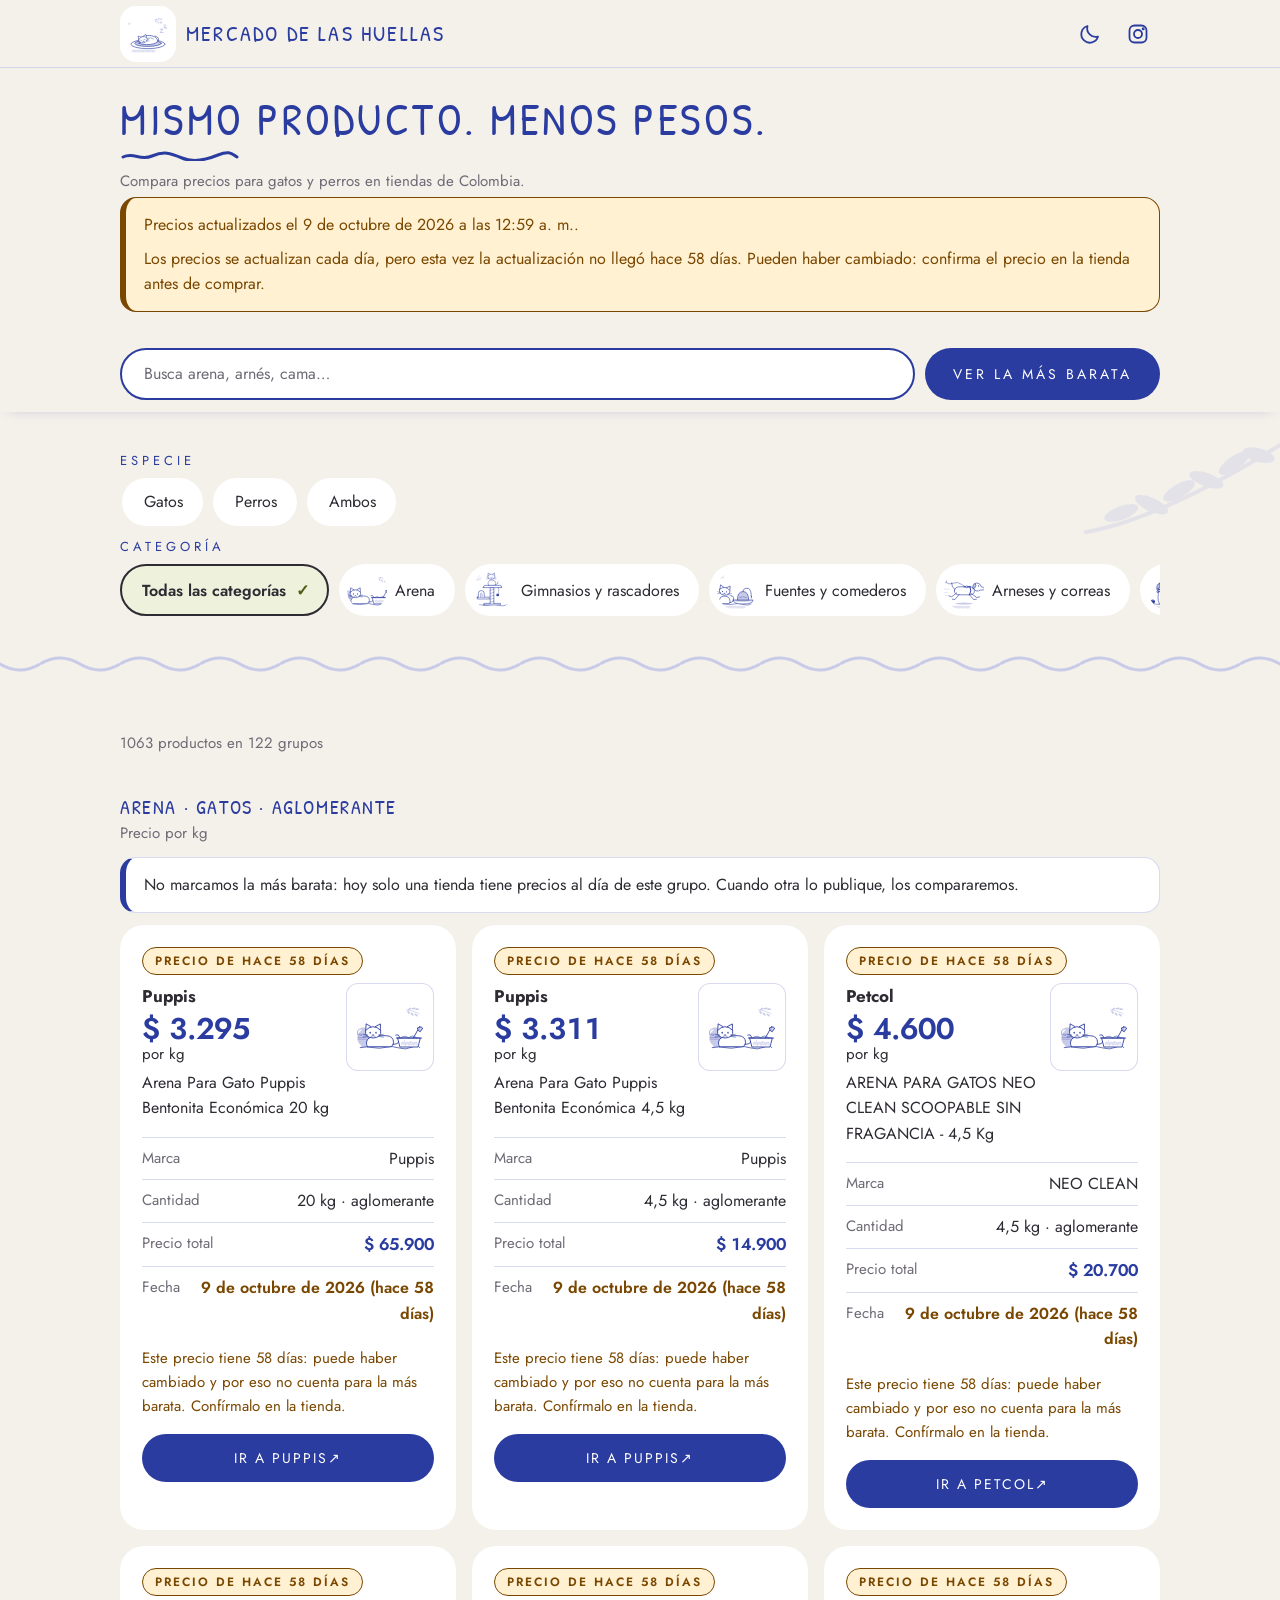
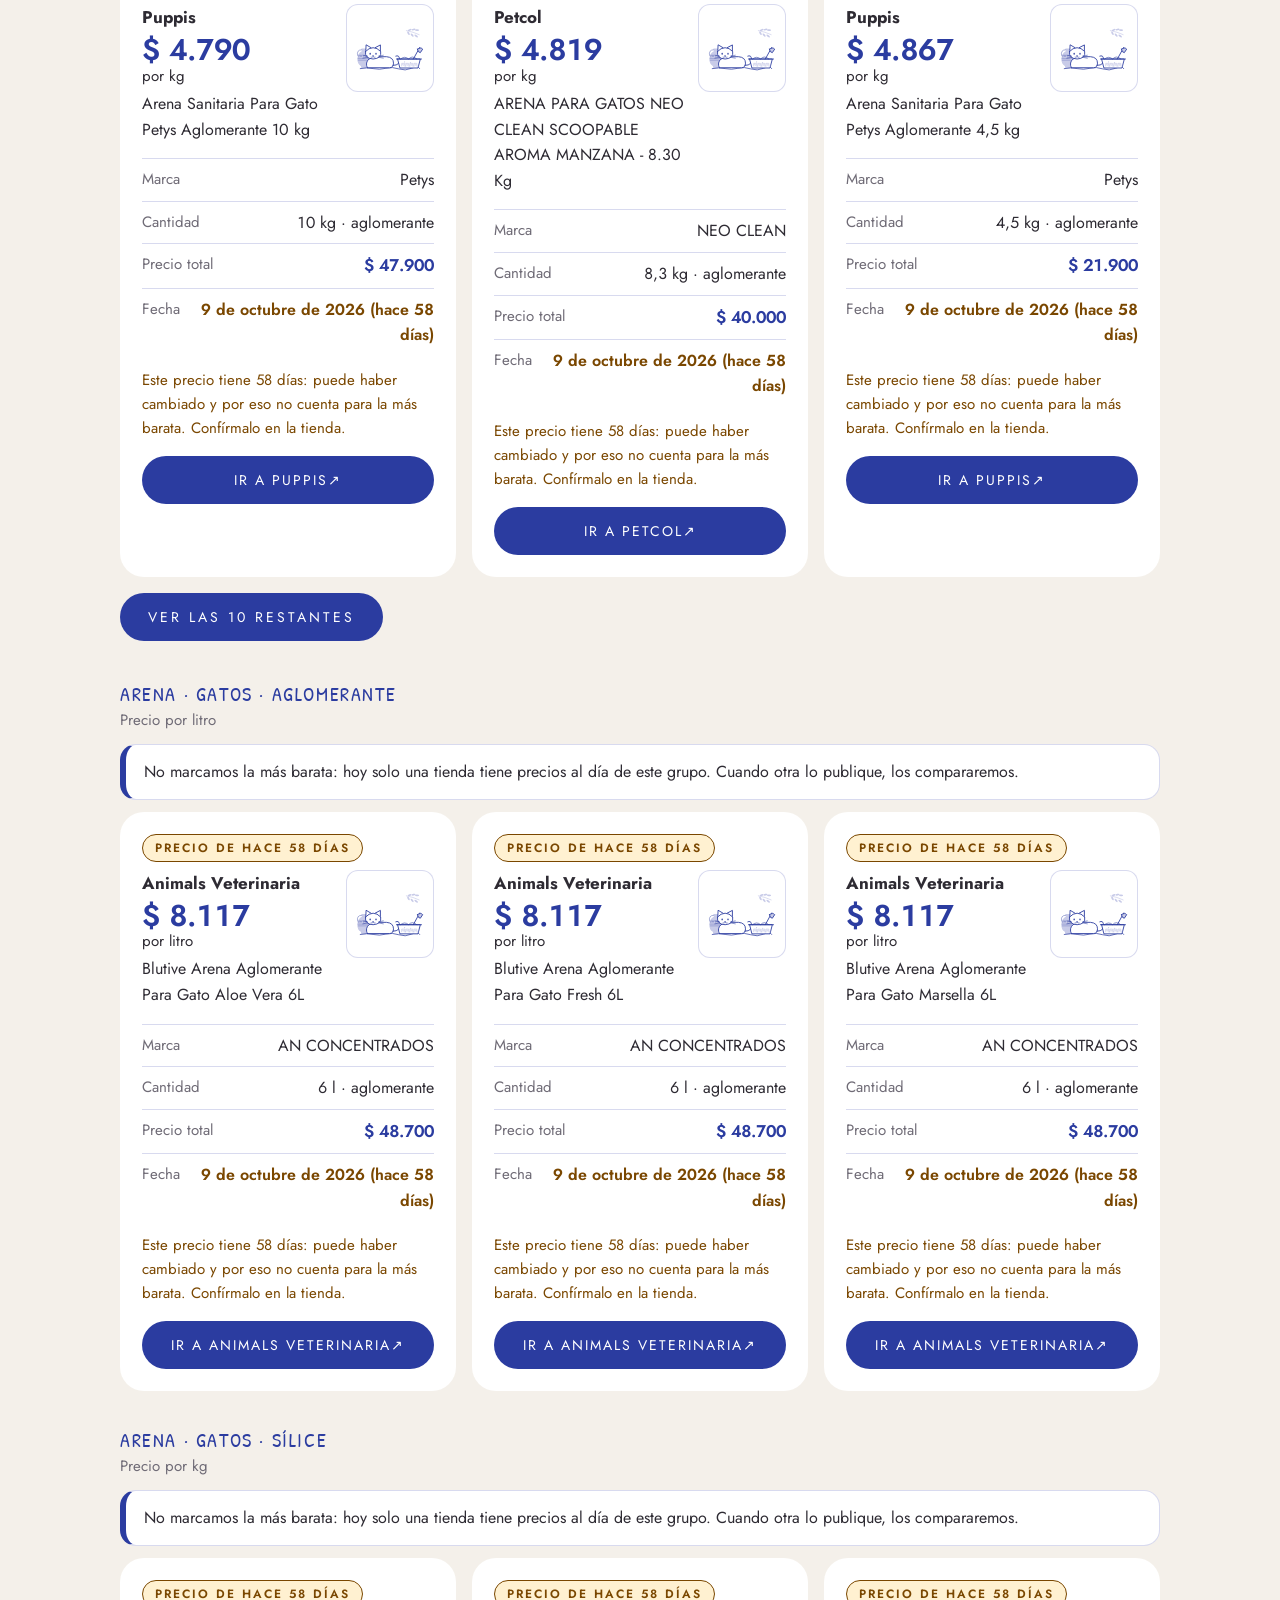
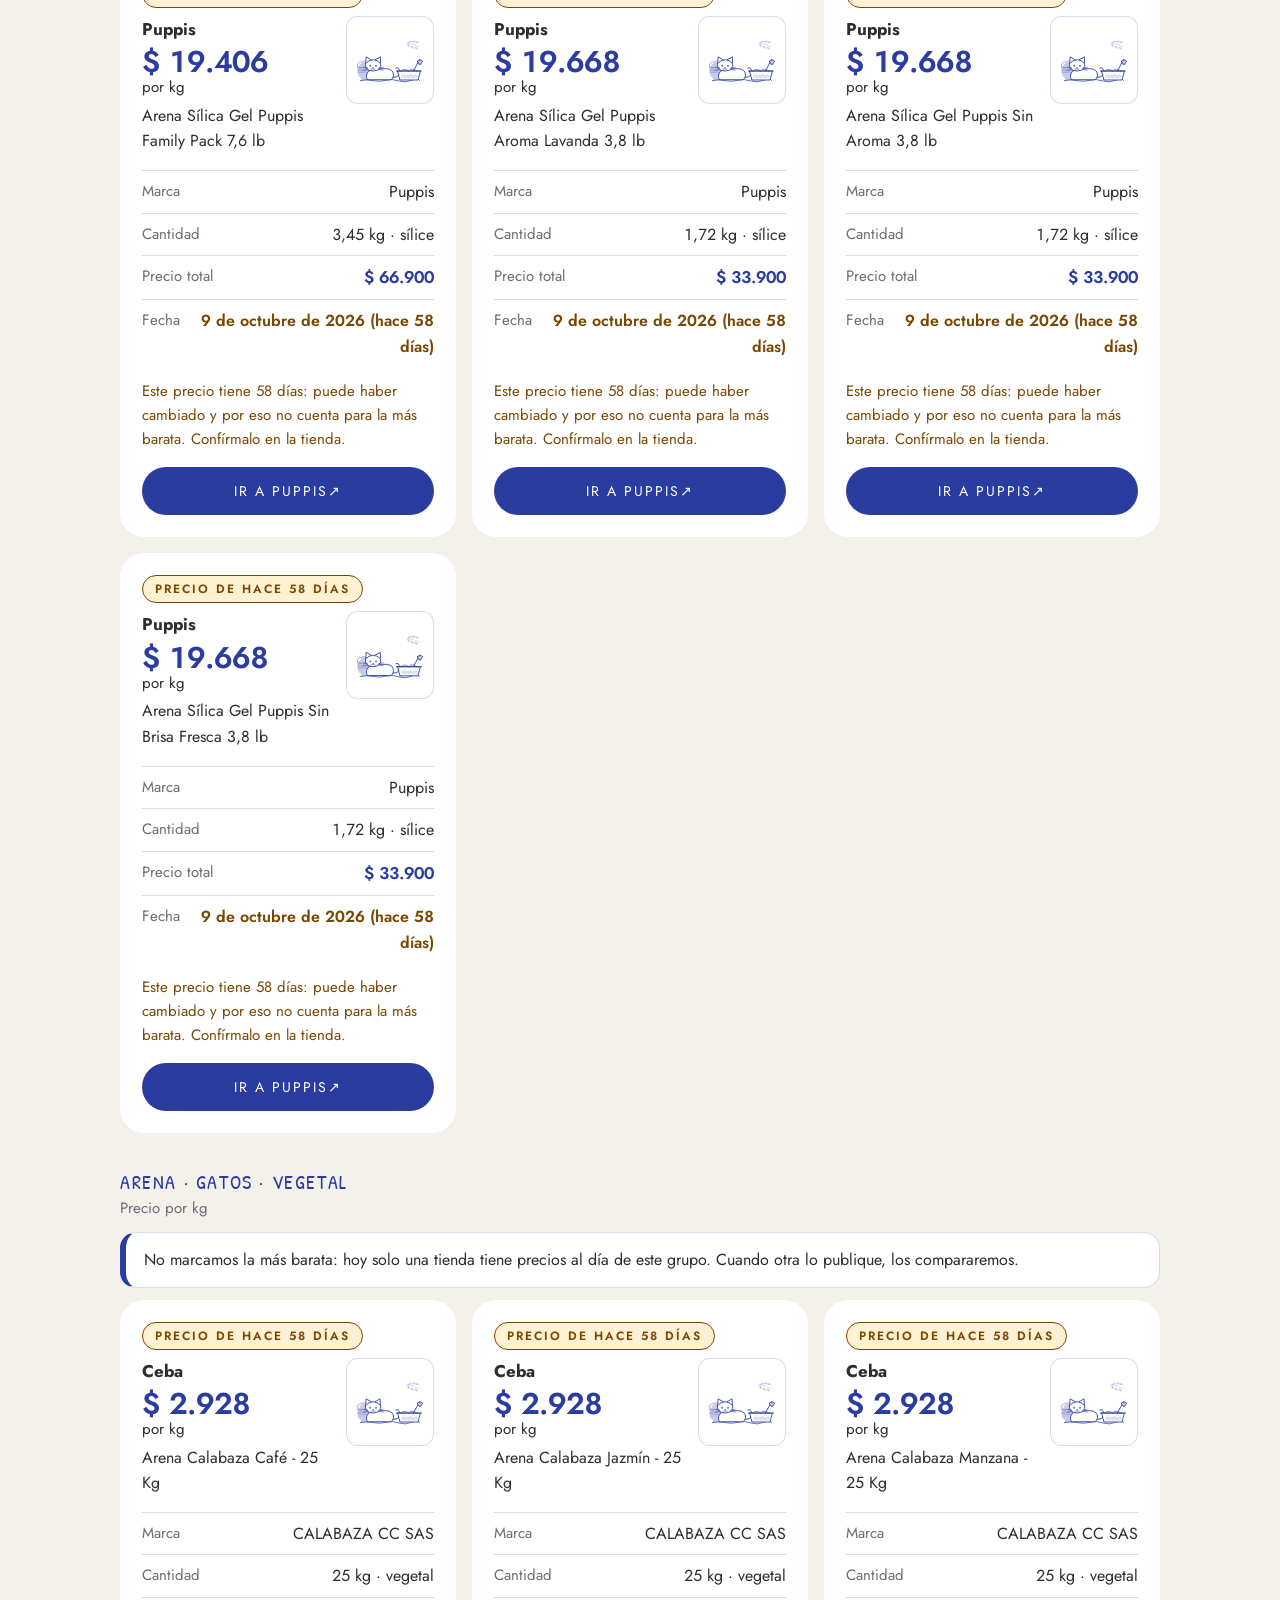
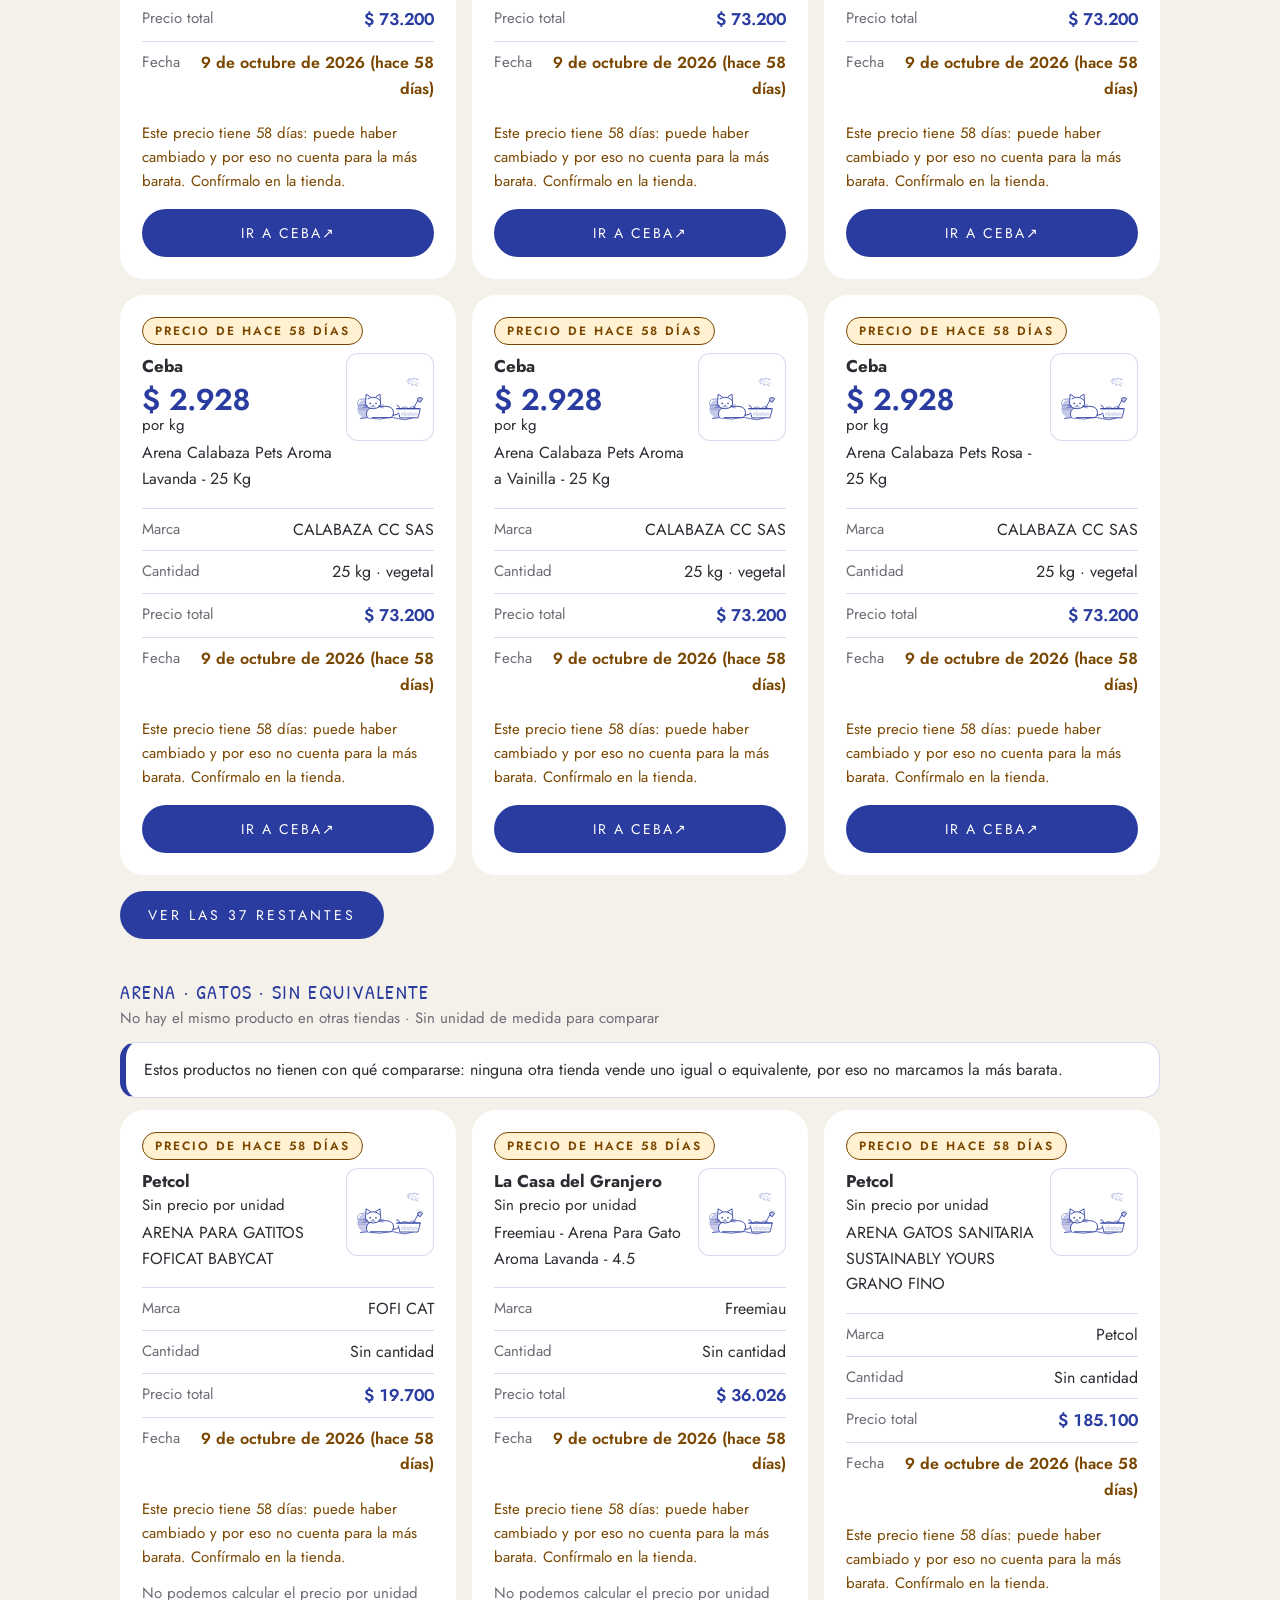
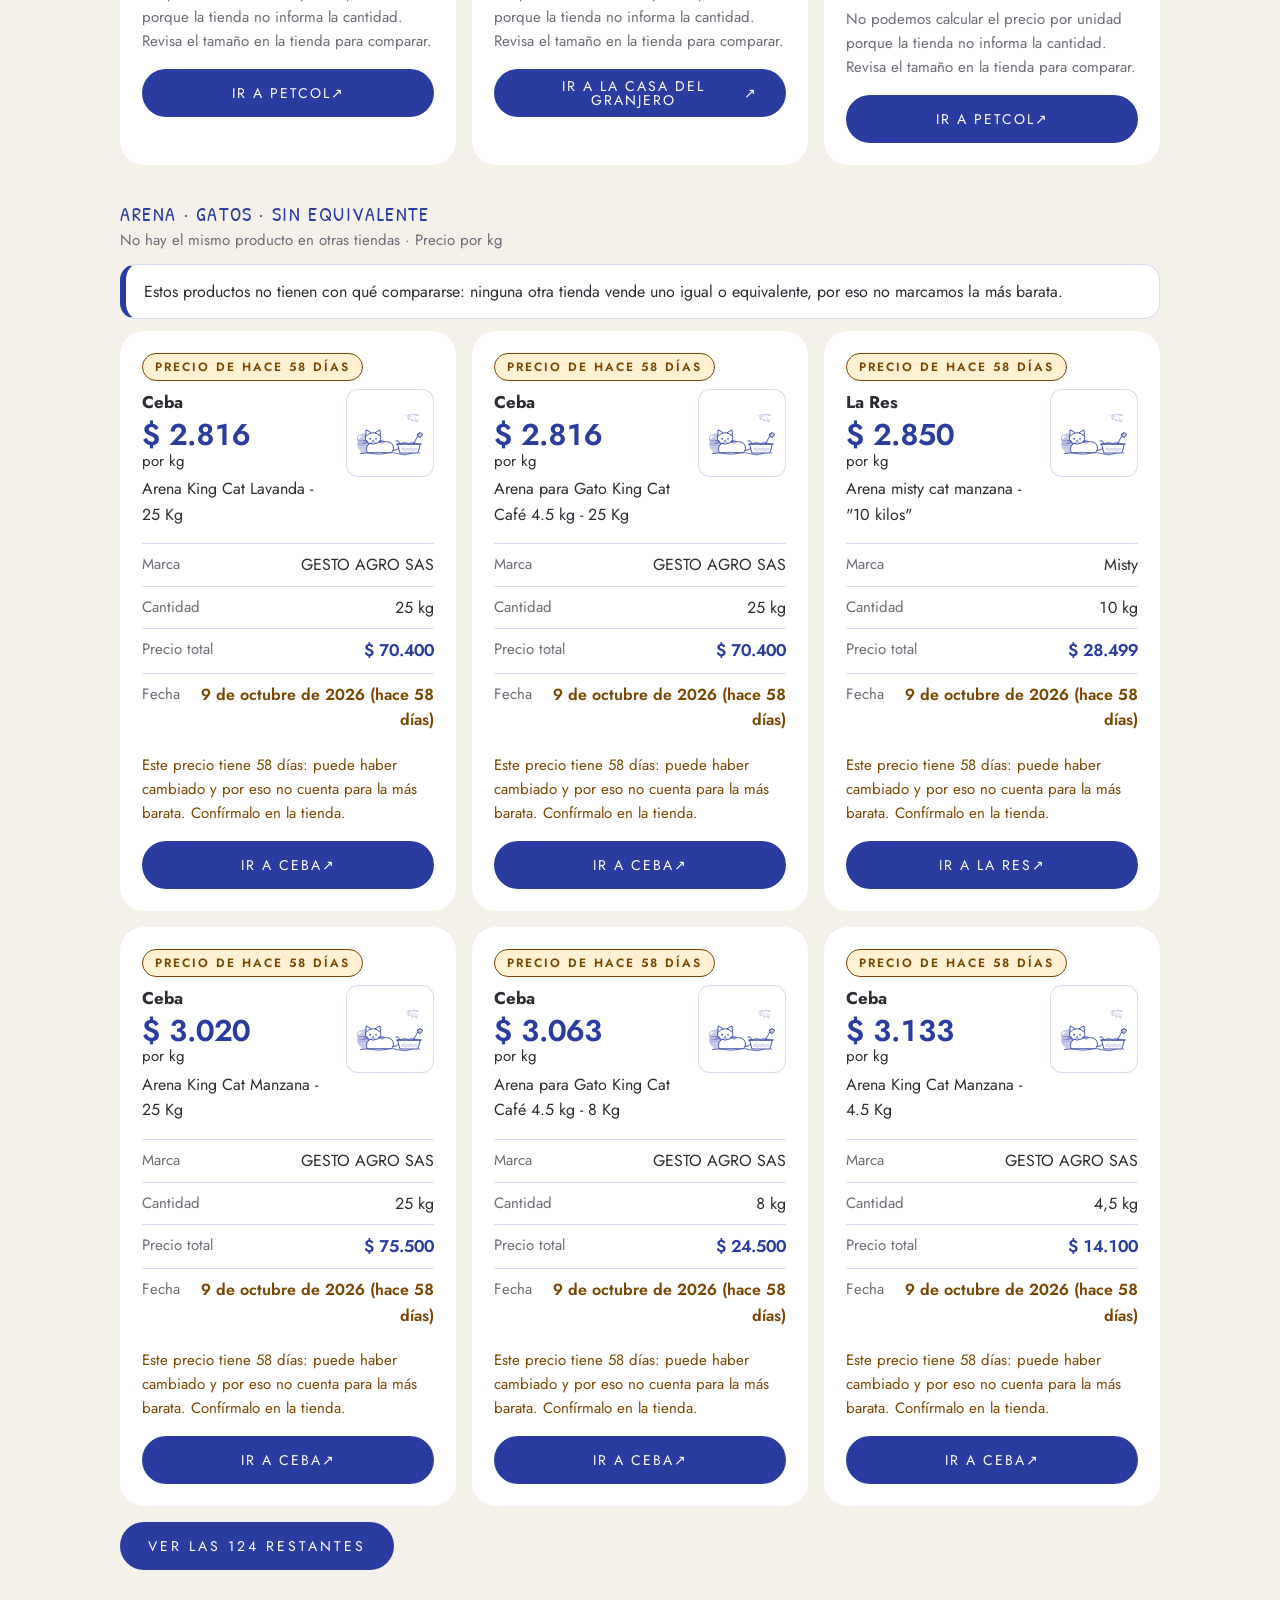
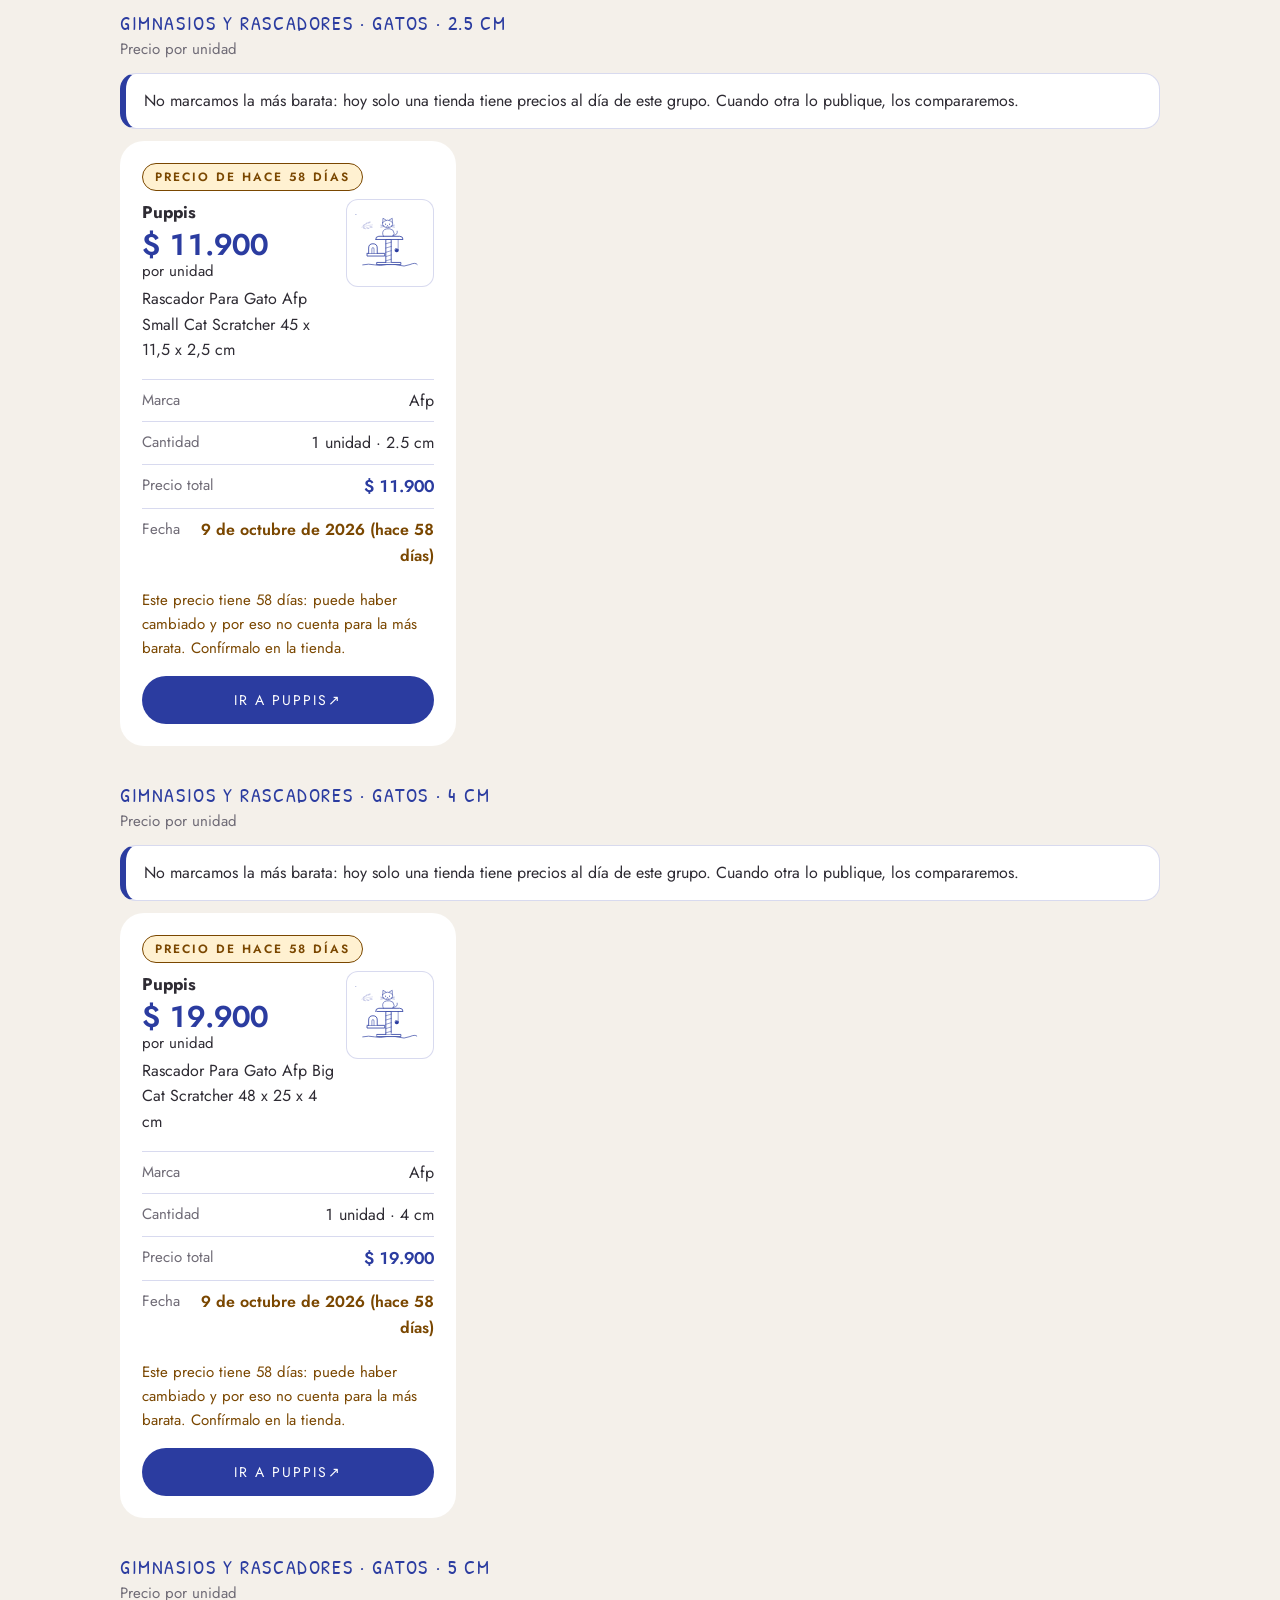
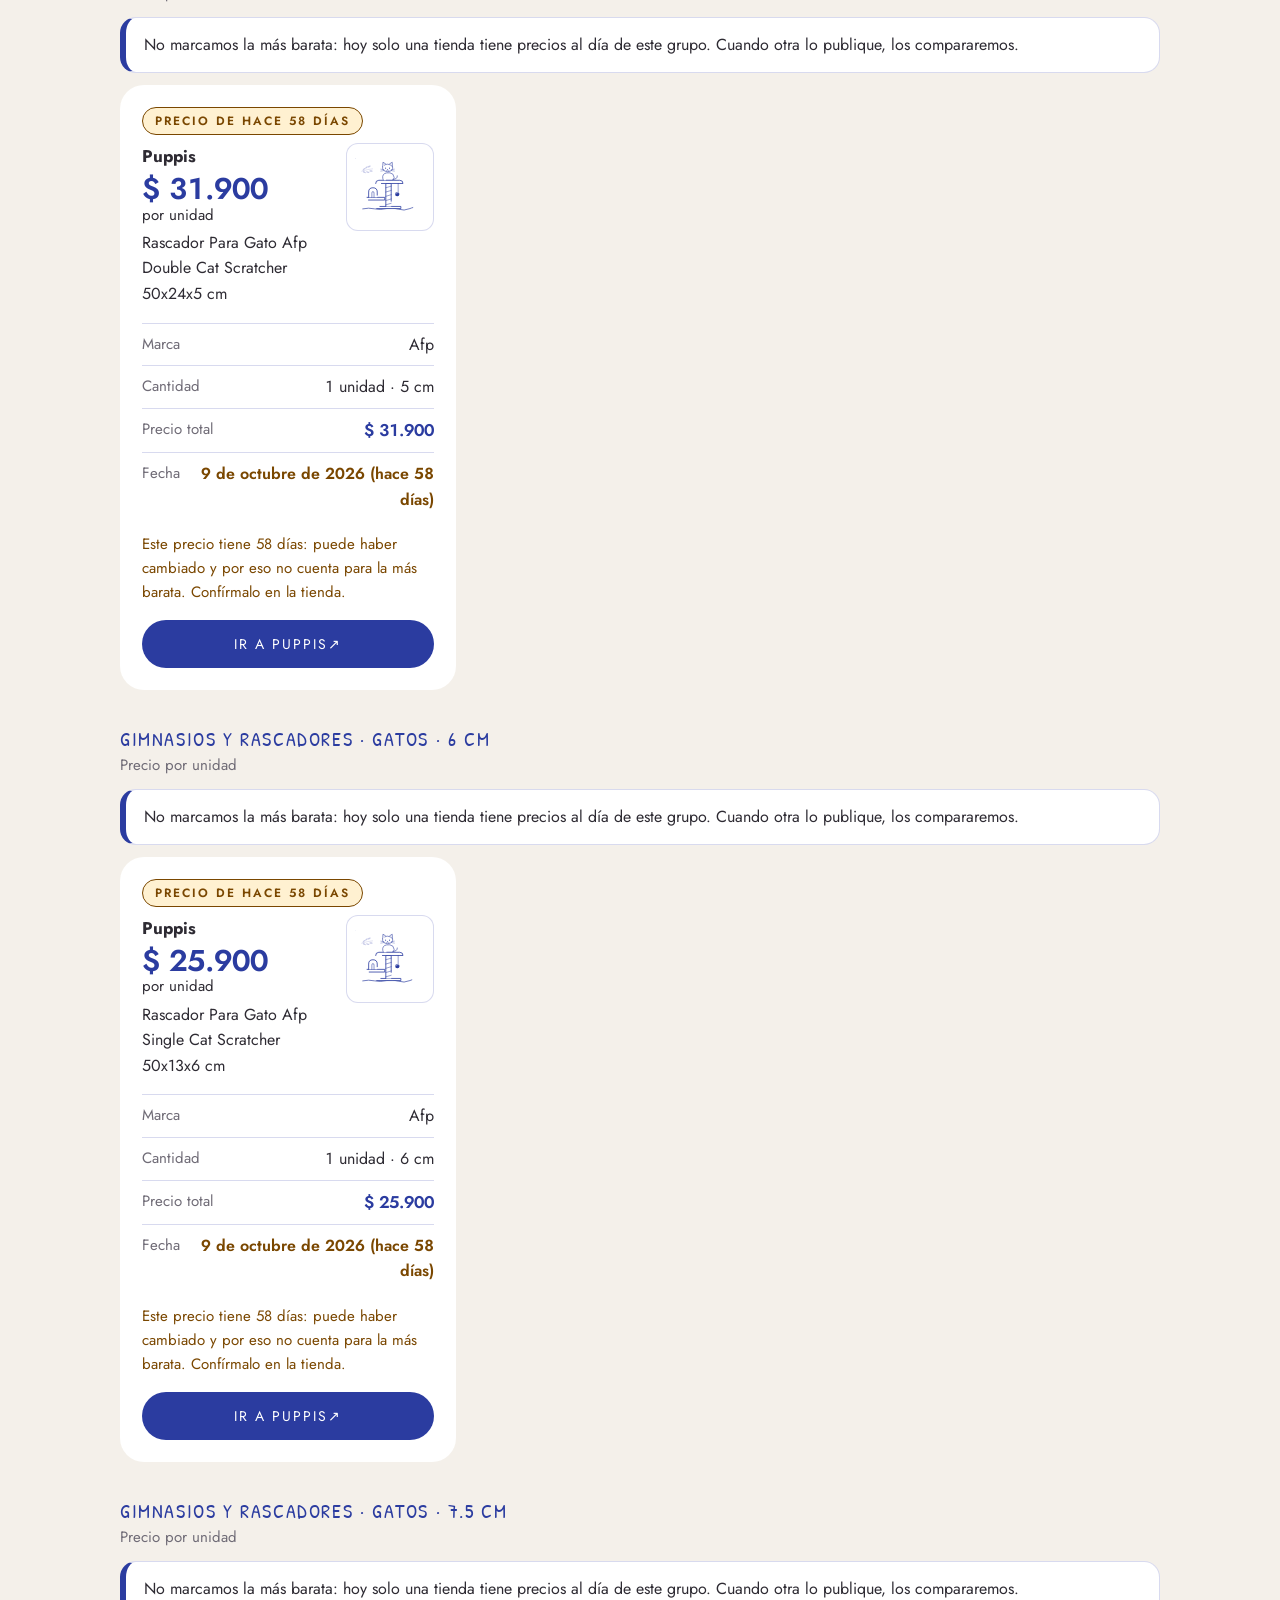
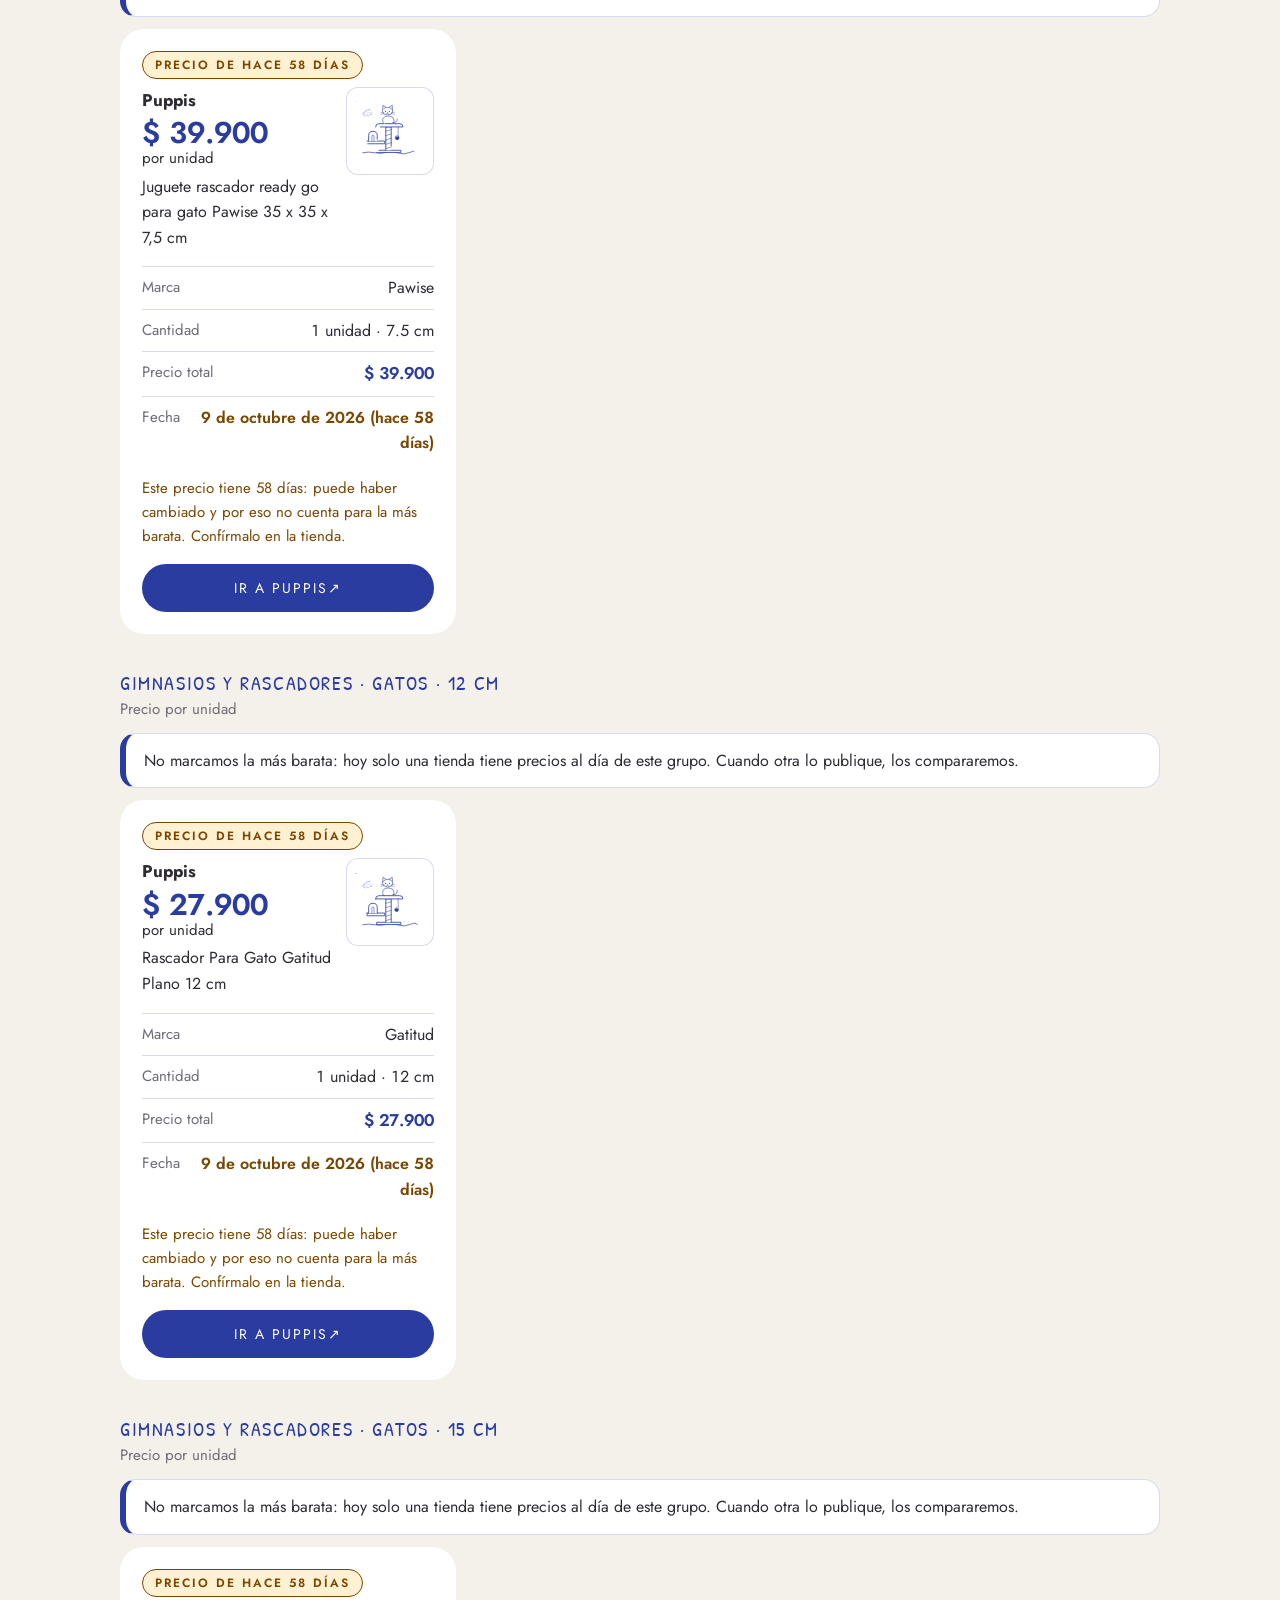
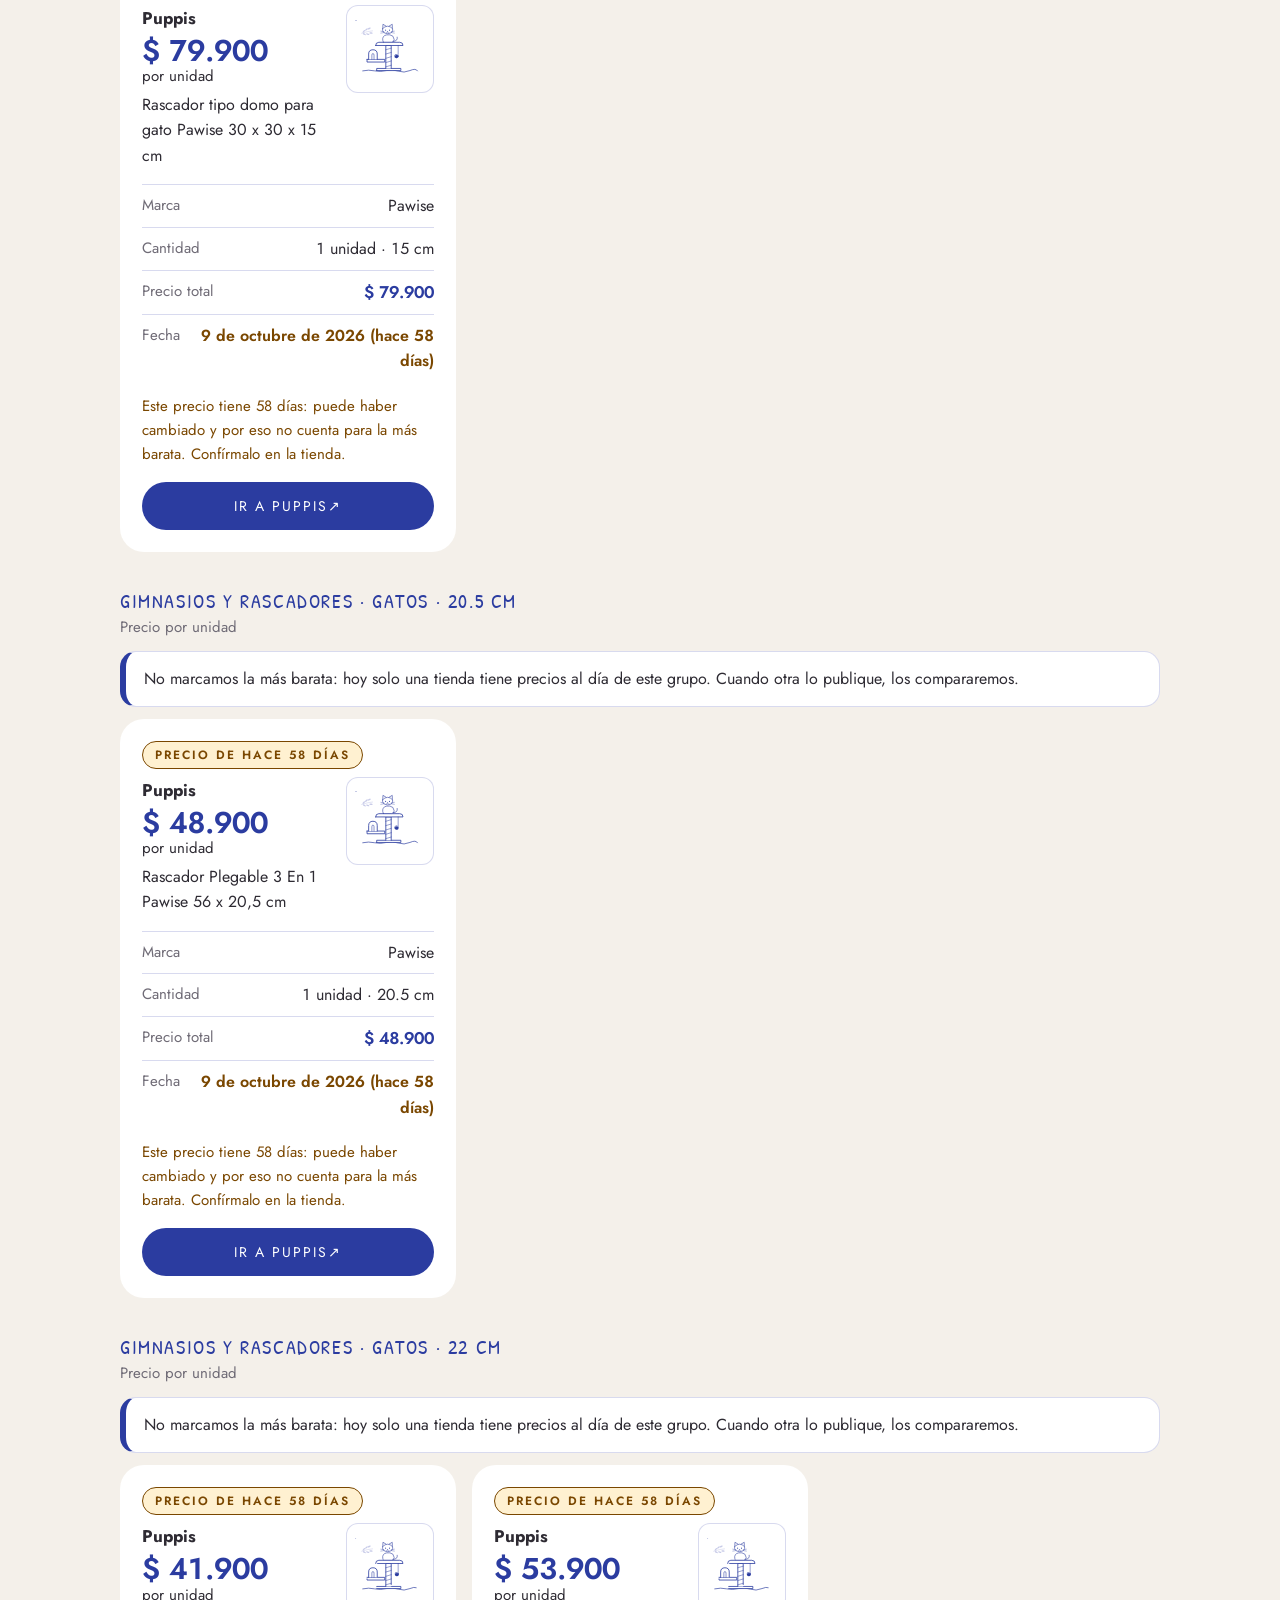
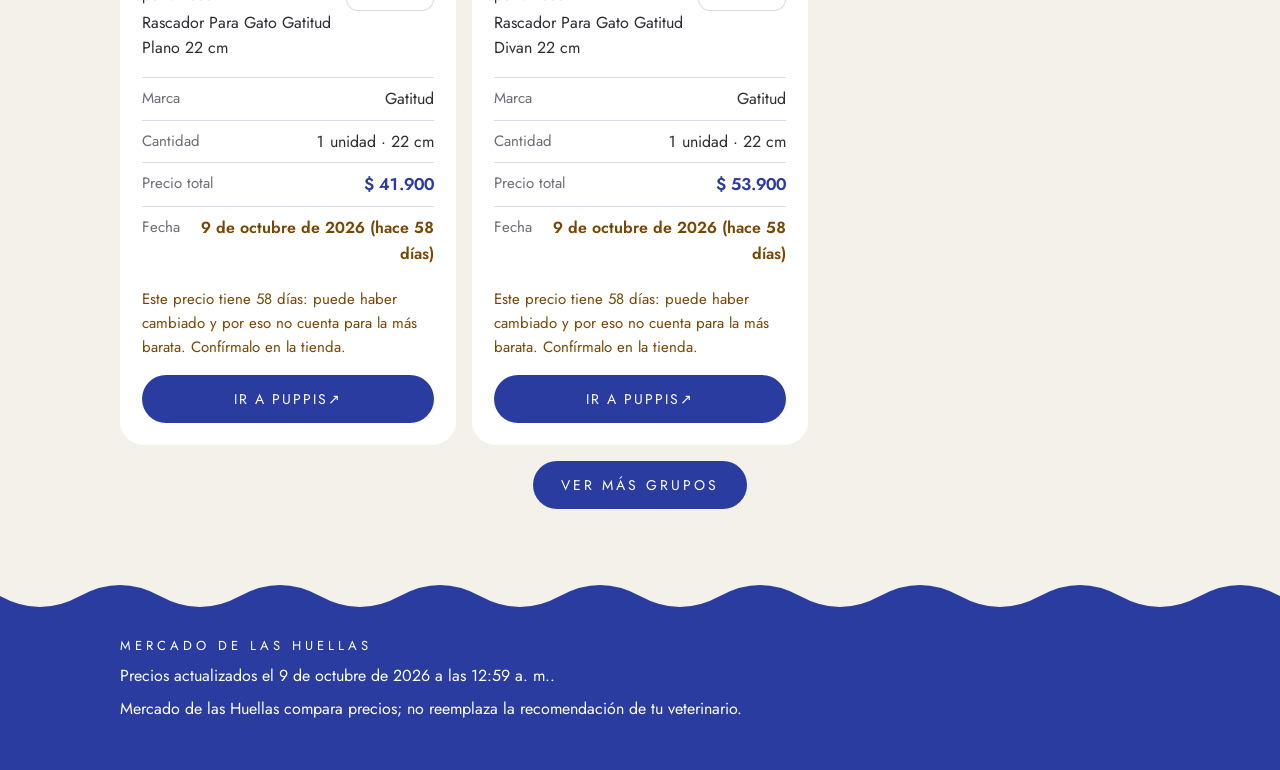
==== index.html @ 2279aa06 "Tarjeta tipo comparador con fotos, modo oscuro, búsqueda con sinónimos y navbar fija - scraper.py: c" ====
<!DOCTYPE html>
<html lang="es-CO">
<head>
<meta charset="utf-8">
<meta name="viewport" content="width=device-width, initial-scale=1">
<meta name="color-scheme" content="light dark">
<title>Mercado de las Huellas — Mismo producto. Menos pesos.</title>
<meta name="description" content="Compara precios de productos y accesorios para gatos y perros entre tiendas de Colombia.">
<script>
/* Aplica la elección guardada antes de pintar, para que no parpadee. Sin elección, manda el sistema. */
try { var t = localStorage.getItem('tema'); if (t === 'claro' || t === 'oscuro') document.documentElement.dataset.tema = t; } catch (e) {}
</script>
<link rel="preconnect" href="https://fonts.googleapis.com">
<link rel="preconnect" href="https://fonts.gstatic.com" crossorigin>
<link rel="stylesheet" href="https://fonts.googleapis.com/css2?family=Jost:wght@400;600&family=Patrick+Hand&display=swap">
<link rel="stylesheet" href="assets/css/marca.css">
<link rel="stylesheet" href="assets/css/app.css">
</head>
<body>

<header class="nav">
  <div class="contenedor nav__fila">
    <a class="marca" href="./"><img src="assets/ilustraciones/camas.svg" alt="" width="56" height="56"><b>Mercado de las Huellas</b></a>
    <div class="nav__acciones">
      <button class="icono-boton" id="tema" type="button" role="switch" aria-checked="false" aria-label="Modo oscuro">
        <svg class="icono-luna" viewBox="0 0 24 24" aria-hidden="true"><path d="M20 14.5A8.5 8.5 0 0 1 9.5 4 8.5 8.5 0 1 0 20 14.5Z"/></svg>
        <svg class="icono-sol" viewBox="0 0 24 24" aria-hidden="true"><circle cx="12" cy="12" r="4.5"/><path d="M12 2.5v2.5M12 19v2.5M2.5 12H5M19 12h2.5M5.3 5.3l1.8 1.8M16.9 16.9l1.8 1.8M5.3 18.7l1.8-1.8M16.9 7.1l1.8-1.8"/></svg>
      </button>
      <a class="icono-boton" id="instagram" target="_blank" rel="noopener">
        <svg viewBox="0 0 24 24" aria-hidden="true"><rect x="3.5" y="3.5" width="17" height="17" rx="5"/><circle cx="12" cy="12" r="4"/><circle cx="17.2" cy="6.8" r=".6"/></svg>
        <span class="solo-lectores">Instagram de Mercado de las Huellas (se abre en una pestaña nueva)</span>
      </a>
    </div>
  </div>
</header>

<section class="portada">
  <div class="contenedor">
    <h1>Mismo producto. Menos pesos.</h1>
    <p class="apoyo">Compara precios para gatos y perros en tiendas de Colombia.</p>
    <div id="actualizacion"></div>
  </div>
</section>

<div class="buscador">
  <div class="contenedor">
    <form id="form-busqueda" role="search" autocomplete="off">
      <label class="solo-lectores" for="buscar">Buscar por producto, marca o categoría</label>
      <input id="buscar" type="search" placeholder="Busca arena, arnés, cama…" enterkeyhint="search">
      <button class="boton" type="submit">Ver la más barata</button>
    </form>
  </div>
</div>

<p class="solo-lectores" id="anuncio" role="status" aria-live="polite"></p>

<main>
  <section class="seccion seccion--rama" aria-label="Filtros">
    <div class="contenedor">
      <p class="etiqueta">Especie</p>
      <div class="chips" id="chips-especie" role="group" aria-label="Especie"></div>
      <p class="etiqueta">Categoría</p>
      <div class="chips" id="chips-categoria" role="group" aria-label="Categoría"></div>
      <p><button class="boton" id="quitar" type="button" hidden>Quitar filtros</button></p>
    </div>
  </section>

  <div class="onda" aria-hidden="true"></div>

  <section class="seccion" aria-label="Resultados">
    <div class="contenedor">
      <div id="estado"></div>
      <div id="resultados" hidden>
        <div id="avisos"></div>
        <p class="apoyo" id="conteo"></p>
        <div id="bloque-resumen" hidden>
          <h2>Las más baratas</h2>
          <div class="resumen" id="resumen"></div>
        </div>
        <div id="grupos"></div>
        <p class="mas"><button class="boton" id="ver-mas" type="button" hidden>Ver más grupos</button></p>
      </div>
    </div>
  </section>
</main>

<footer class="pie">
  <div class="contenedor">
    <p class="etiqueta pie__nombre">Mercado de las Huellas</p>
    <p id="pie-fecha"></p>
    <p>Mercado de las Huellas compara precios; no reemplaza la recomendación de tu veterinario.</p>
  </div>
</footer>

<script src="assets/js/logica.js"></script>
<script src="assets/js/app.js"></script>
</body>
</html>
---- assets/css/marca.css ----
/* Mercado de las Huellas — estilos de marca. Ver BRAND.md */
:root {
  /* Sigue el sistema; [data-tema] lo fija el interruptor. Cada color: light-dark(claro, oscuro). */
  color-scheme: light dark;
  --crema: light-dark(#F4F0EA, #0F1330);
  --blanco: light-dark(#FFFFFF, #1A2052);
  --azul: light-dark(#2B3CA0, #A9B6FF);
  --sobre-azul: light-dark(#FFFFFF, #0F1330);
  --azul-hover: light-dark(#22308a, #C4CDFF);
  --texto: light-dark(#2E2B33, #ECEBF2);
  --gris: light-dark(#6F6B76, #B4B1C2);
  --lavanda: light-dark(#C8CBE8, #3A4382);
  --linea: light-dark(rgba(200, 203, 232, .7), rgba(169, 182, 255, .22));
  --oliva: light-dark(#4F5B17, #BCCE6C);
  --oliva-fondo: light-dark(#EEF2DC, #2A3114);
  --ambar: light-dark(#7A4700, #F2B84B);
  --ambar-fondo: light-dark(#FFF1D1, #3A2A0A);
  --terracota: light-dark(#A23D24, #F4A08A);
  --terracota-fondo: light-dark(#FBE9E4, #3E1D17);
  --pie: light-dark(#2B3CA0, #1F2766);
  --radio: 24px;
  --sombra: light-dark(0 6px 24px rgba(43, 60, 160, .10), 0 6px 24px rgba(0, 0, 0, .35));
  --f-titulo: "Patrick Hand", "Segoe Print", "Comic Sans MS", cursive;
  --f-texto: "Jost", "Helvetica Neue", Arial, sans-serif;
}
:root[data-tema="claro"] { color-scheme: light; }
:root[data-tema="oscuro"] { color-scheme: dark; }
* { box-sizing: border-box; }
html { background: var(--crema); scroll-behavior: smooth; }
body {
  margin: 0; overflow-wrap: break-word; background: var(--crema); color: var(--texto);
  font: 400 16px/1.6 var(--f-texto);
  -webkit-text-size-adjust: 100%;
}
img, svg { max-width: 100%; }
a { color: var(--azul); text-underline-offset: 3px; }
:focus-visible { outline: 3px solid var(--azul); outline-offset: 3px; border-radius: 6px; }

h1, h2, h3 {
  font-family: var(--f-titulo); font-weight: 400; color: var(--azul);
  text-transform: uppercase; letter-spacing: .08em; line-height: 1.25; margin: 0 0 .5rem;
}
h1 { font-size: 2rem; }
h2 { font-size: 1.6rem; }
h3 { font-size: 1.25rem; }
h1::after, h2::after {
  content: ""; display: block; width: 120px; height: 10px; margin-top: 4px; background: var(--azul);
  -webkit-mask: url("data:image/svg+xml,%3Csvg xmlns='http://www.w3.org/2000/svg' viewBox='0 0 120 10'%3E%3Cpath d='M3 6C14 1 20 10 32 5S50 2 62 7 86 9 98 4 112 3 117 6' fill='none' stroke='%23000' stroke-width='3' stroke-linecap='round'/%3E%3C/svg%3E") no-repeat;
  mask: url("data:image/svg+xml,%3Csvg xmlns='http://www.w3.org/2000/svg' viewBox='0 0 120 10'%3E%3Cpath d='M3 6C14 1 20 10 32 5S50 2 62 7 86 9 98 4 112 3 117 6' fill='none' stroke='%23000' stroke-width='3' stroke-linecap='round'/%3E%3C/svg%3E") no-repeat;
}
.etiqueta {
  font: 400 .8125rem/1.4 var(--f-texto); text-transform: uppercase; letter-spacing: 4px; color: var(--azul);
}
.apoyo { color: var(--gris); font-size: .9375rem; }
.cifra { font-weight: 600; font-variant-numeric: tabular-nums; color: var(--azul); }

.contenedor { width: min(100% - 40px, 1040px); margin-inline: auto; }
.seccion { padding: 40px 0; position: relative; }
.seccion--rama {
  background: url("data:image/svg+xml,%3Csvg xmlns='http://www.w3.org/2000/svg' viewBox='0 0 160 90' opacity='.35'%3E%3Cpath d='M4 80Q60 70 150 14' fill='none' stroke='%23C8CBE8' stroke-width='3' stroke-linecap='round'/%3E%3Cg fill='%23C8CBE8'%3E%3Cellipse cx='30' cy='66' rx='13' ry='5' transform='rotate(-20 30 66)'/%3E%3Cellipse cx='52' cy='60' rx='13' ry='5' transform='rotate(25 52 60)'/%3E%3Cellipse cx='72' cy='50' rx='13' ry='5' transform='rotate(-30 72 50)'/%3E%3Cellipse cx='92' cy='42' rx='13' ry='5' transform='rotate(20 92 42)'/%3E%3Cellipse cx='112' cy='30' rx='13' ry='5' transform='rotate(-35 112 30)'/%3E%3Cellipse cx='130' cy='24' rx='12' ry='5' transform='rotate(15 130 24)'/%3E%3C/g%3E%3C/svg%3E") no-repeat right -20px top 10px / 220px;
}
.onda {
  height: 24px;
  background: url("data:image/svg+xml,%3Csvg xmlns='http://www.w3.org/2000/svg' viewBox='0 0 80 24'%3E%3Cpath d='M0 12Q20 0 40 12T80 12' fill='none' stroke='%23C8CBE8' stroke-width='3'/%3E%3C/svg%3E") repeat-x center / 80px 24px;
}

/* Encabezado y menú */
.cabecera { background: var(--crema); padding: 16px 0 0; }
.marca { display: flex; align-items: center; gap: 10px; text-decoration: none; }
.marca b { font: 400 1.25rem/1.2 var(--f-titulo); text-transform: uppercase; letter-spacing: .1em; color: var(--azul); }
.menu { display: flex; gap: 20px; overflow-x: auto; padding: 14px 0 10px; margin: 0; list-style: none; scrollbar-width: none; }
.menu a {
  display: inline-flex; align-items: center; min-height: 44px; padding-bottom: 4px; white-space: nowrap;
  font: 400 .8125rem/1 var(--f-texto); text-transform: uppercase; letter-spacing: 4px;
  color: var(--azul); text-decoration: none;
}
.menu a[aria-current="true"] {
  background: url("data:image/svg+xml,%3Csvg xmlns='http://www.w3.org/2000/svg' viewBox='0 0 20 6'%3E%3Cpath d='M0 3Q5 0 10 3T20 3' fill='none' stroke='%232B3CA0' stroke-width='2'/%3E%3C/svg%3E") repeat-x bottom / 20px 6px;
}
:root[data-tema="oscuro"] .menu a[aria-current="true"] { filter: invert(.75) sepia(1) hue-rotate(190deg); }
.hero { display: grid; grid-template-columns: minmax(0, 1fr); gap: 8px; align-items: center; padding: 16px 0 32px; }
.hero img { width: min(100%, 360px); height: auto; margin-inline: auto; display: block; }
.hero p { font-size: 1.125rem; max-width: 34ch; }

/* Botones */
.boton {
  display: inline-flex; align-items: center; justify-content: center; min-height: 48px; padding: 0 28px;
  border: 0; border-radius: 999px; background: var(--azul); color: var(--sobre-azul); cursor: pointer;
  font: 400 .875rem/1 var(--f-texto); text-transform: uppercase; letter-spacing: 3px; text-decoration: none;
}
.boton:hover { background: var(--azul-hover); }
.boton:focus-visible { outline-color: var(--azul); outline-offset: 4px; }

/* Tarjetas */
.tarjeta { background: var(--blanco); border-radius: var(--radio); box-shadow: var(--sombra); padding: 20px; }
.tarjeta--azul { background: var(--azul); color: var(--sobre-azul); box-shadow: var(--sombra); }
.tarjeta--azul .etiqueta, .tarjeta--azul h3 { color: var(--sobre-azul); }
.rejilla { display: grid; grid-template-columns: minmax(0, 1fr); gap: 16px; }

/* Paleta */
.muestra { display: flex; gap: 14px; align-items: center; }
.muestra i { flex: none; width: 64px; height: 64px; border-radius: 16px; border: 1px solid var(--linea); }
.muestra b { display: block; font-weight: 600; font-variant-numeric: tabular-nums; }

/* Chips */
.chips { display: flex; gap: 10px; overflow-x: auto; padding: 4px 2px 12px; scroll-snap-type: x proximity; scrollbar-width: none; }
.chip {
  flex: none; scroll-snap-align: start; display: inline-flex; align-items: center; gap: 8px; min-height: 48px;
  padding: 4px 18px 4px 6px; border-radius: 999px; background: var(--blanco); color: var(--azul);
  border: 2px solid transparent; box-shadow: var(--sombra); cursor: pointer;
  font: 400 .9375rem/1.2 var(--f-texto);
}
.chip img { width: 40px; height: 40px; border-radius: 50%; background: #fff; object-fit: cover; }
.chip--solo { padding-left: 20px; }
.chip { color: var(--texto); }
.chip[aria-pressed="true"] { border-color: var(--texto); background: var(--oliva-fondo); font-weight: 600; }
.chip[aria-pressed="true"]::after { content: "\2713"; color: var(--oliva); font-weight: 600; margin-left: 2px; }

/* Insignias */
.insignia {
  display: inline-block; padding: 4px 12px; border-radius: 999px; font: 600 .75rem/1.5 var(--f-texto);
  text-transform: uppercase; letter-spacing: 2px;
}
.insignia--barata { background: var(--oliva); color: var(--crema); }
.insignia--vieja { background: var(--ambar-fondo); color: var(--ambar); border: 1px solid var(--ambar); }

/* Tarjeta de producto */
.producto { display: grid; gap: 4px; max-width: 420px; }
.producto .insignias { display: flex; flex-wrap: wrap; gap: 8px; margin-bottom: 8px; }
.producto .unidad { font-size: 2.25rem; line-height: 1.2; text-align: right; }
.producto .unidad small { font-size: 1rem; font-weight: 400; color: var(--texto); }
.producto dl { margin: 8px 0 0; }
.producto .fila { display: flex; justify-content: space-between; gap: 16px; padding: 8px 0; border-top: 1px solid var(--linea); }
.producto dt { color: var(--gris); font-size: .9375rem; }
.producto dd { margin: 0; text-align: right; font-variant-numeric: tabular-nums; }
.producto dd.cifra { font-size: 1.25rem; }

/* Estados */
.estado { text-align: center; }
.estado img { width: 160px; height: auto; margin: 0 auto 8px; display: block; }
.estado p { margin: 0 auto 16px; max-width: 32ch; }
.huellas { display: flex; gap: 4px; justify-content: center; height: 48px; margin-bottom: 8px; }
.huellas svg { width: 36px; height: 44px; fill: var(--azul); opacity: 0; animation: camina 1s linear infinite; }
.huellas svg:nth-child(odd) { transform: translateY(-8px) rotate(8deg); }
.huellas svg:nth-child(even) { transform: translateY(8px) rotate(8deg); }
.huellas svg:nth-child(2) { animation-delay: .25s; }
.huellas svg:nth-child(3) { animation-delay: .5s; }
.huellas svg:nth-child(4) { animation-delay: .75s; }
@keyframes camina { 0% { opacity: 0 } 20% { opacity: 1 } 70% { opacity: 1 } 100% { opacity: 0 } }

/* Ilustraciones */
.galeria figure { margin: 0; min-width: 0; }
.rejilla--4.galeria { grid-template-columns: repeat(2, minmax(0, 1fr)); }
.galeria img { width: 100%; height: auto; background: #fff; border-radius: var(--radio); box-shadow: var(--sombra); display: block; }
.galeria figcaption { margin-top: 8px; font-size: .9375rem; }

/* Tablas de voz */
.voz { width: 100%; border-collapse: collapse; }
.voz th, .voz td { text-align: left; padding: 10px 8px; border-top: 1px solid var(--linea); vertical-align: top; }
.voz th { font-weight: 600; width: 36%; }

/* Pie */
.pie { position: relative; background: var(--pie); color: #fff; margin-top: 48px; padding: 24px 0 40px; }
.pie::before {
  content: ""; position: absolute; left: 0; right: 0; top: -39px; height: 40px;
  background: var(--pie);
  -webkit-mask: url("data:image/svg+xml,%3Csvg xmlns='http://www.w3.org/2000/svg' viewBox='0 0 160 40' preserveAspectRatio='none'%3E%3Cpath d='M0 40V22Q40 0 80 22T160 22V40Z' fill='%23000'/%3E%3C/svg%3E") repeat-x bottom / 160px 40px;
  mask: url("data:image/svg+xml,%3Csvg xmlns='http://www.w3.org/2000/svg' viewBox='0 0 160 40' preserveAspectRatio='none'%3E%3Cpath d='M0 40V22Q40 0 80 22T160 22V40Z' fill='%23000'/%3E%3C/svg%3E") repeat-x bottom / 160px 40px;
}
.pie a { color: #fff; }
.pie p { margin: 0 0 8px; }

@media (min-width: 720px) {
  .hero { grid-template-columns: minmax(0, 1.1fr) minmax(0, 1fr); }
  .rejilla--2 { grid-template-columns: repeat(2, minmax(0, 1fr)); }
  .rejilla--4, .rejilla--4.galeria { grid-template-columns: repeat(4, minmax(0, 1fr)); }
  h1 { font-size: 2.75rem; }
}
@media (prefers-reduced-motion: reduce) {
  html { scroll-behavior: auto; }
  *, *::before, *::after { animation: none !important; transition: none !important; }
  .huellas svg { opacity: .8; }
}
---- assets/css/app.css ----
/* Mercado de las Huellas — pantalla del buscador. Se apoya en marca.css. */
:root { --alto-nav: 68px; --alto-buscador: 76px; }
.solo-lectores {
  position: absolute; width: 1px; height: 1px; margin: -1px; padding: 0; overflow: hidden;
  clip: rect(0 0 0 0); white-space: nowrap; border: 0;
}
[hidden] { display: none !important; }

/* Barra superior fija */
.nav { position: sticky; top: 0; z-index: 20; height: var(--alto-nav); background: var(--crema); border-bottom: 1px solid var(--linea); }
.nav__fila { height: 100%; display: flex; align-items: center; justify-content: space-between; gap: 8px; }
.marca { display: flex; align-items: center; gap: 10px; min-width: 0; min-height: 44px; text-decoration: none; }
.marca img { flex: none; width: 56px; height: 56px; padding: 3px; border-radius: 16px; background: #fff; object-fit: contain; }
.marca b { font: 400 1.0625rem/1.15 var(--f-titulo); text-transform: uppercase; letter-spacing: .06em; color: var(--azul); }
.nav__acciones { display: flex; flex: none; gap: 4px; }
.icono-boton {
  display: inline-flex; align-items: center; justify-content: center; width: 44px; height: 44px; padding: 0;
  border: 0; border-radius: 50%; background: transparent; color: var(--azul); cursor: pointer; text-decoration: none;
}
.icono-boton:hover { background: var(--blanco); }
.icono-boton svg { width: 24px; height: 24px; fill: none; stroke: currentColor; stroke-width: 1.8; stroke-linecap: round; stroke-linejoin: round; }
.icono-boton circle[r=".6"] { fill: currentColor; }
.icono-sol { display: none; }
#tema[aria-checked="true"] .icono-luna { display: none; }
#tema[aria-checked="true"] .icono-sol { display: block; }

.portada { padding: 24px 0 8px; }
.portada h1 { margin-top: 0; }
.portada p { margin: 0 0 4px; }

/* Buscador fijo bajo la barra */
.buscador { position: sticky; top: var(--alto-nav); z-index: 10; background: var(--crema); padding: 12px 0; box-shadow: 0 6px 12px -10px rgba(43, 60, 160, .35); }
.buscador form { display: grid; gap: 10px; }
.buscador input {
  width: 100%; min-height: 52px; padding: 0 22px; border: 2px solid var(--azul); border-radius: 999px;
  background: var(--blanco); color: var(--texto); font: 400 1rem/1.4 var(--f-texto);
}
.buscador input::placeholder { color: var(--gris); opacity: 1; }

.seccion--rama { padding-bottom: 8px; }
.etiqueta { margin: 0 0 4px; }
.chip { font-size: 1rem; }
.pie__nombre { color: #fff; }

/* Avisos: informan qué pasó, por qué y qué hacer */
.aviso {
  display: grid; gap: 8px; justify-items: start; margin: 0 0 16px; padding: 14px 18px; border-radius: 16px;
  background: var(--blanco); border: 1px solid var(--linea); border-left-width: 6px; color: var(--texto);
}
.aviso p { margin: 0; }
.aviso b { font-weight: 600; }
.aviso--info { border-left-color: var(--azul); }
.aviso--ambar { background: var(--ambar-fondo); border-color: var(--ambar); color: var(--ambar); }
.aviso--error { background: var(--terracota-fondo); border-color: var(--terracota); color: var(--terracota); }
.aviso--ok { border-left-color: var(--oliva); }
.aviso .boton { min-height: 44px; padding: 0 20px; }
.aviso--ambar .boton, .aviso--error .boton { background: transparent; color: inherit; border: 2px solid currentColor; }
.avisos-rejilla { display: grid; gap: 12px; margin-bottom: 8px; }

/* Resumen de las más baratas: tarjetas blancas con borde e insignia */
.resumen { display: flex; gap: 14px; overflow-x: auto; padding: 6px 4px 16px; scroll-snap-type: x proximity; }
.resumen .tarjeta {
  flex: none; width: min(78vw, 280px); scroll-snap-align: start; display: grid; gap: 4px; align-content: start;
  border: 2px solid var(--oliva); box-shadow: var(--sombra);
}
.resumen .insignia { justify-self: start; margin-bottom: 4px; }
.resumen .etiqueta { color: var(--gris); letter-spacing: 2px; }
.resumen .cifra { font-size: 1.75rem; line-height: 1.2; }
.resumen .cifra small { font-size: .9375rem; font-weight: 400; color: var(--texto); }
.resumen p { margin: 0; }
.resumen .tienda { font-weight: 600; }
.resumen a { display: inline-flex; align-items: center; min-height: 44px; }

/* Grupos y tarjetas */
.grupo { padding-top: 24px; }
.grupo h3 { margin-bottom: 2px; }
.grupo > .apoyo { margin: 0 0 12px; }
.grupo > .aviso { margin-bottom: 12px; }
.grupo .rejilla { margin-bottom: 12px; }
.producto { max-width: none; align-content: start; border: 2px solid transparent; }
.producto--barata { border-color: var(--oliva); }
.producto .insignias { display: flex; flex-wrap: wrap; gap: 8px; margin-bottom: 4px; }
.producto .cabeza { display: grid; grid-template-columns: minmax(0, 1fr) 88px; gap: 12px; align-items: start; }
.producto .cabeza > div { min-width: 0; display: grid; gap: 2px; }
.producto .tienda { margin: 0; font-weight: 700; font-size: 1.0625rem; }
.producto .unidad { font-size: 1.875rem; line-height: 1.15; text-align: left; }
.producto .unidad small { display: block; font-size: .9375rem; }
.producto .nombre { margin: 4px 0 0; font-weight: 400; }
.miniatura {
  width: 88px; height: 88px; border-radius: 12px; background: #fff; border: 1px solid var(--linea);
  object-fit: contain; display: block;
}
.miniatura--ilustracion { padding: 8px; }
.producto dl { margin: 12px 0 0; }
.producto dd.cifra { font-size: 1.0625rem; }
.producto dd.viejo { color: var(--ambar); font-weight: 600; }
.producto .acciones { display: flex; flex-direction: column; gap: 10px; margin-top: 12px; } /* aquí irá "Mismo producto, más barato" */
.producto .acciones .boton { width: 100%; letter-spacing: 2px; text-align: center; }
.producto .nota { margin: 8px 0 0; font-size: .9375rem; }
.producto .nota--ambar { color: var(--ambar); }
.sin-unidad { color: var(--texto); }
.mas { text-align: center; }

.estado.tarjeta { max-width: 460px; margin: 0 auto; }
.estado .titulo-estado { font-weight: 600; }
.estado .botones { display: flex; flex-wrap: wrap; gap: 10px; justify-content: center; }
.estado--error { border: 2px solid var(--terracota); }
.estado--error .titulo-estado { color: var(--terracota); }
.estado img { background: #fff; border-radius: 16px; padding: 6px; }

@media (min-width: 720px) {
  :root { --alto-buscador: 76px; }
  .marca b { font-size: 1.375rem; letter-spacing: .1em; }
  .buscador form { grid-template-columns: minmax(0, 1fr) auto; }
  .grupo .rejilla { grid-template-columns: repeat(2, minmax(0, 1fr)); }
}
@media (min-width: 960px) {
  .grupo .rejilla { grid-template-columns: repeat(3, minmax(0, 1fr)); }
}
@media (max-width: 380px) { .marca b { font-size: .9375rem; } .marca { gap: 8px; } }

/* La barra y el buscador fijos no deben tapar los destinos de los enlaces */
.grupo, #bloque-resumen, #conteo { scroll-margin-top: calc(var(--alto-nav) + var(--alto-buscador) + 12px); }
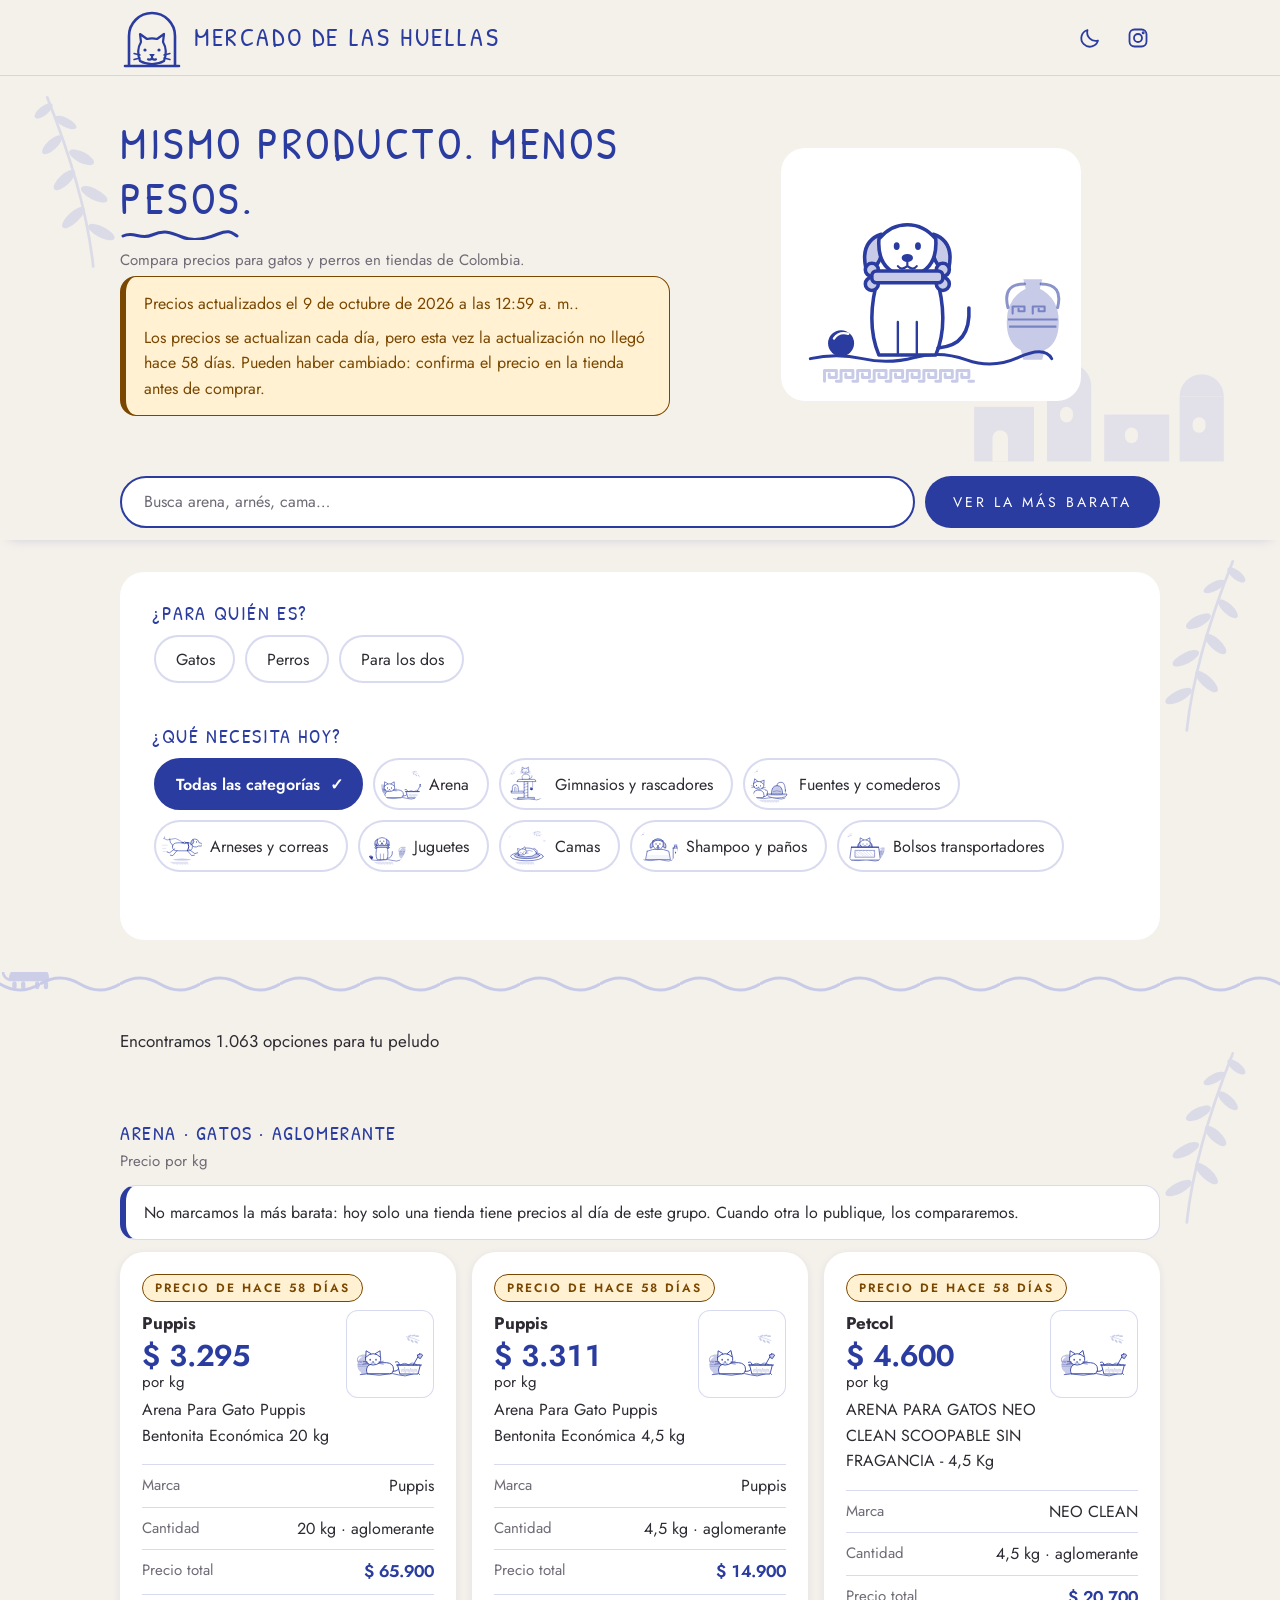
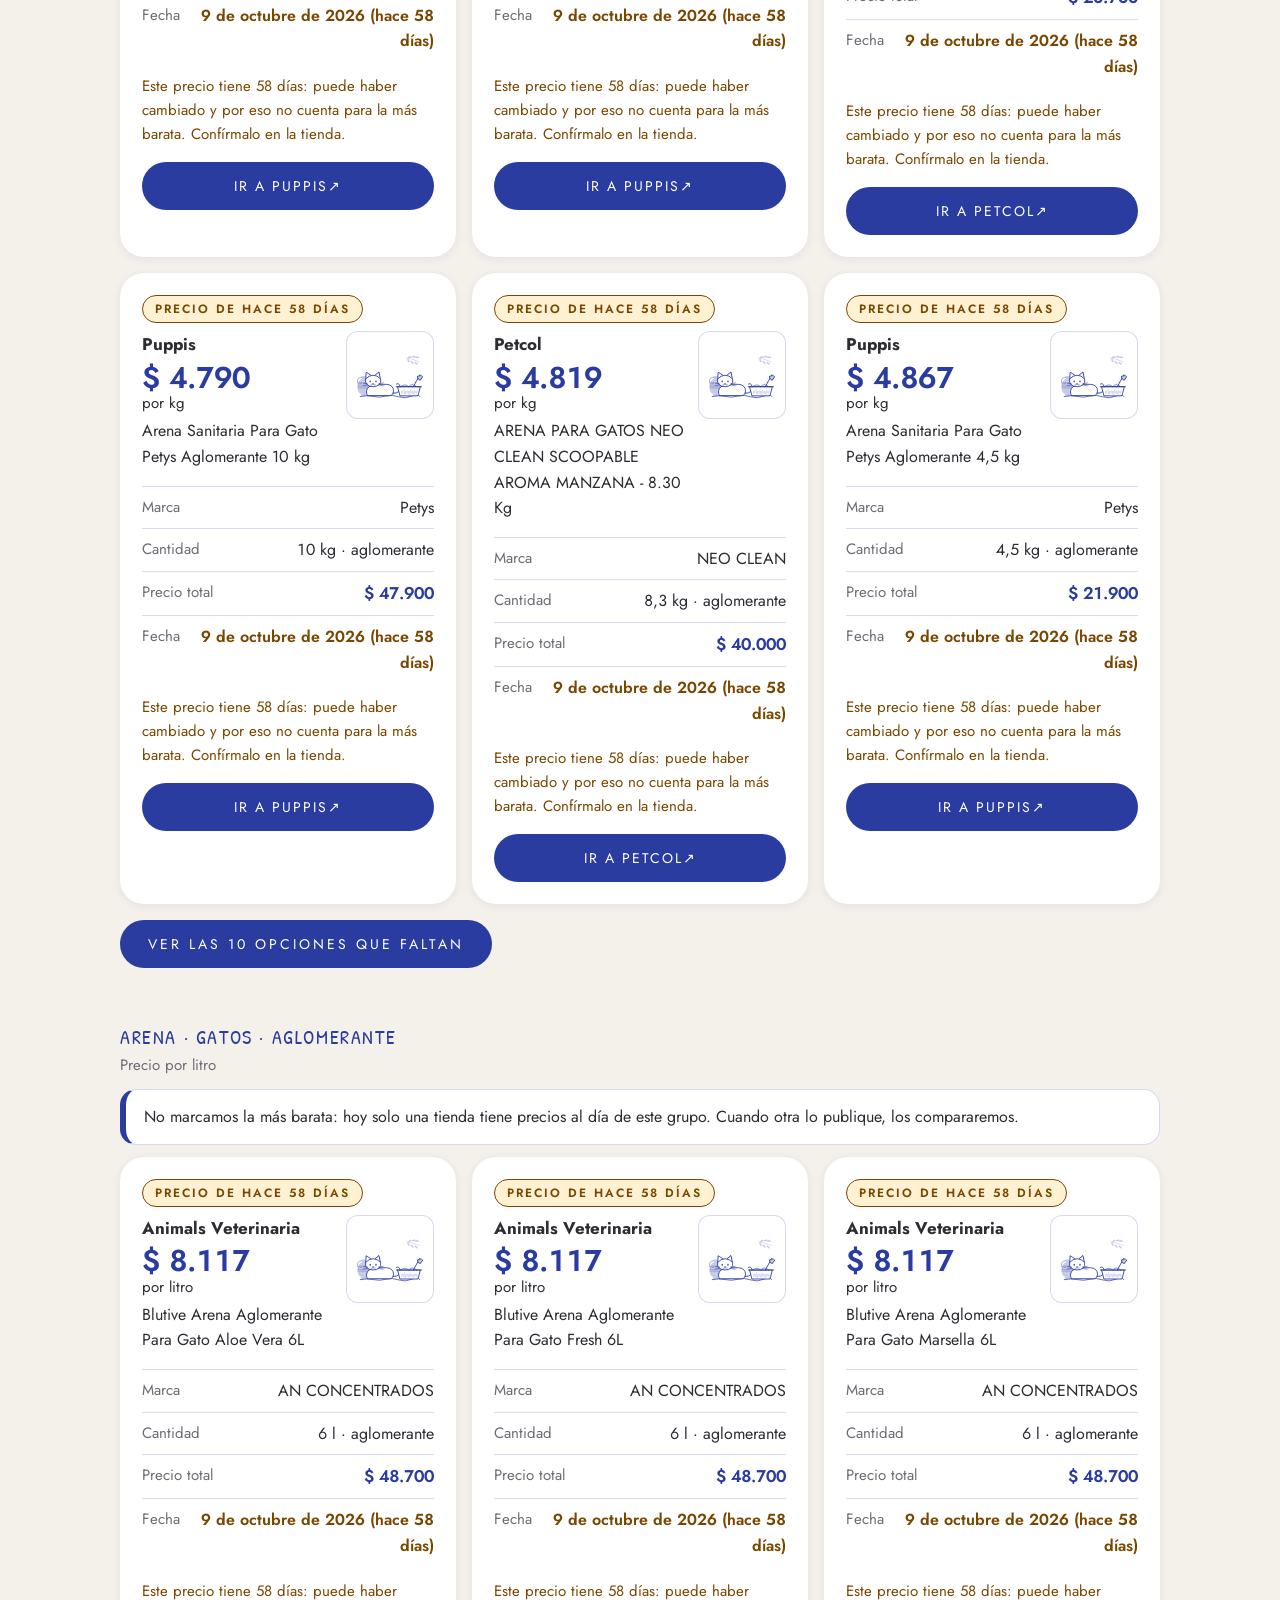
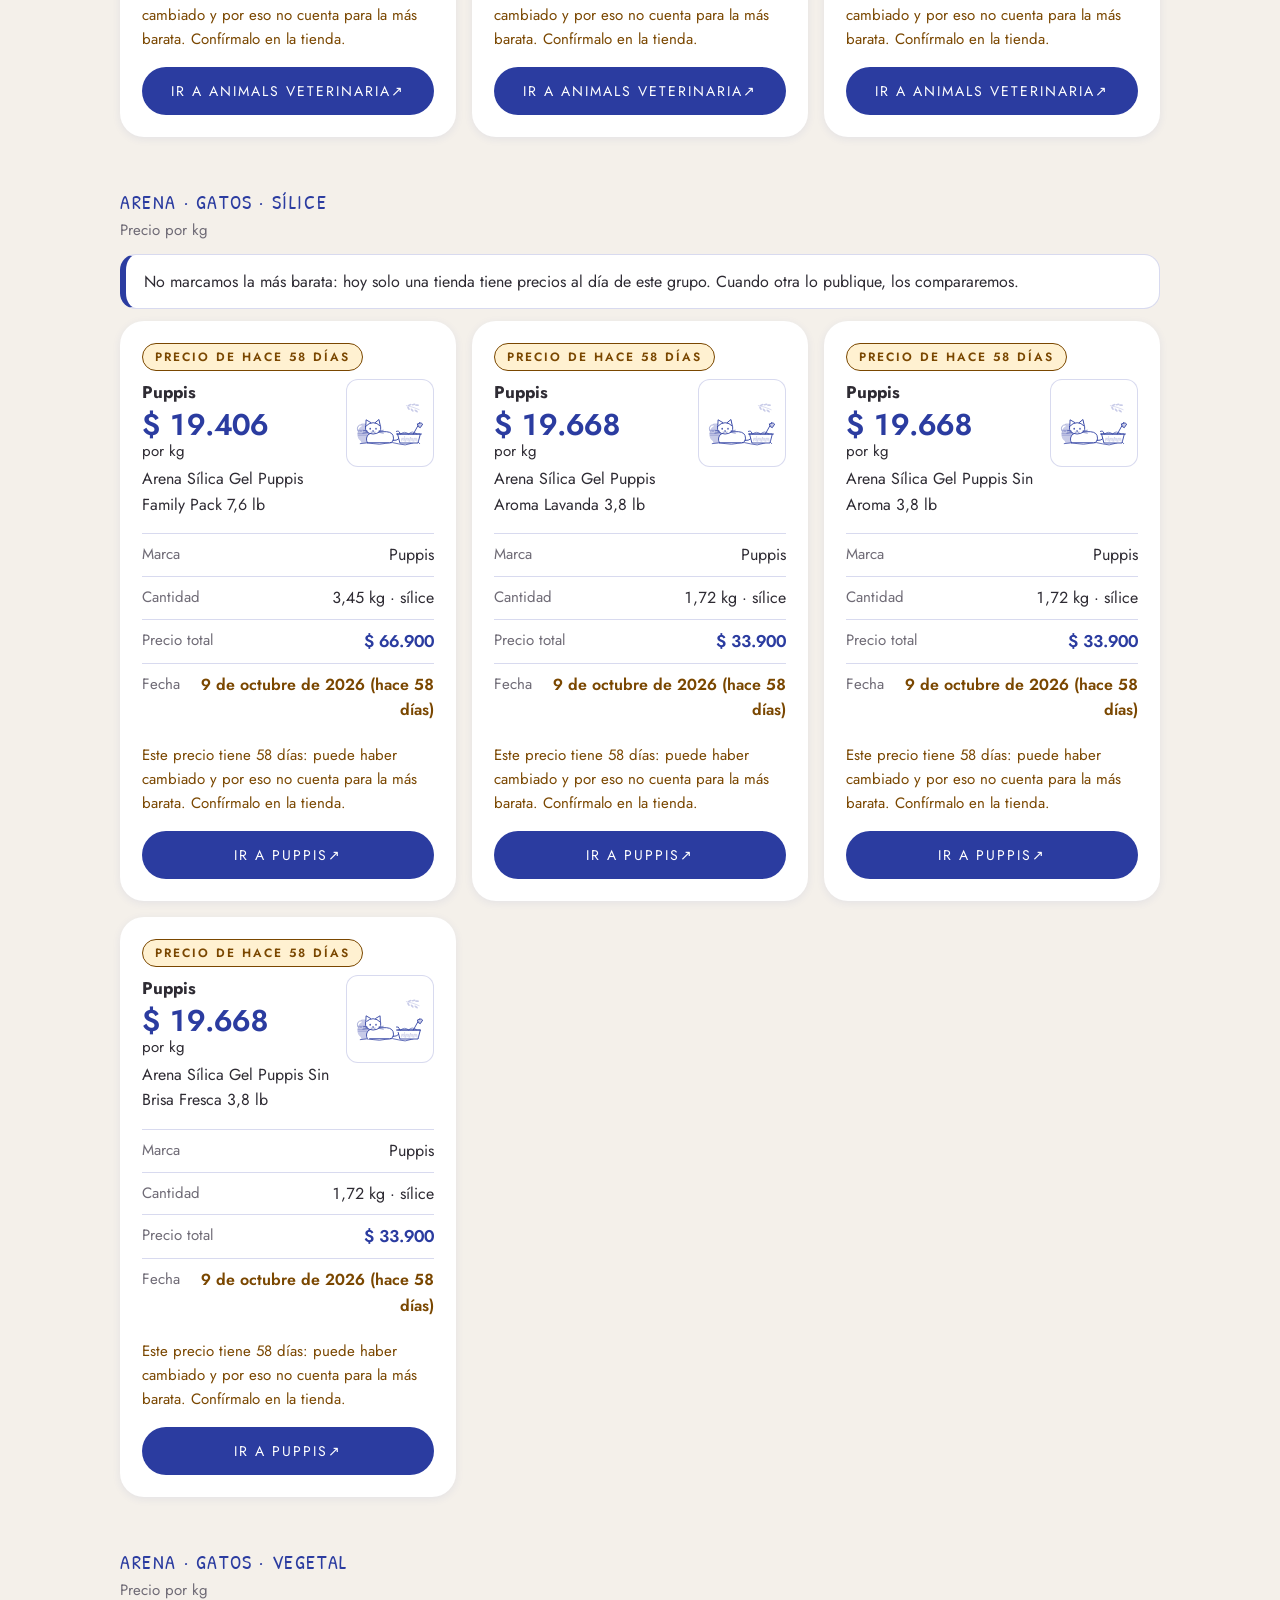
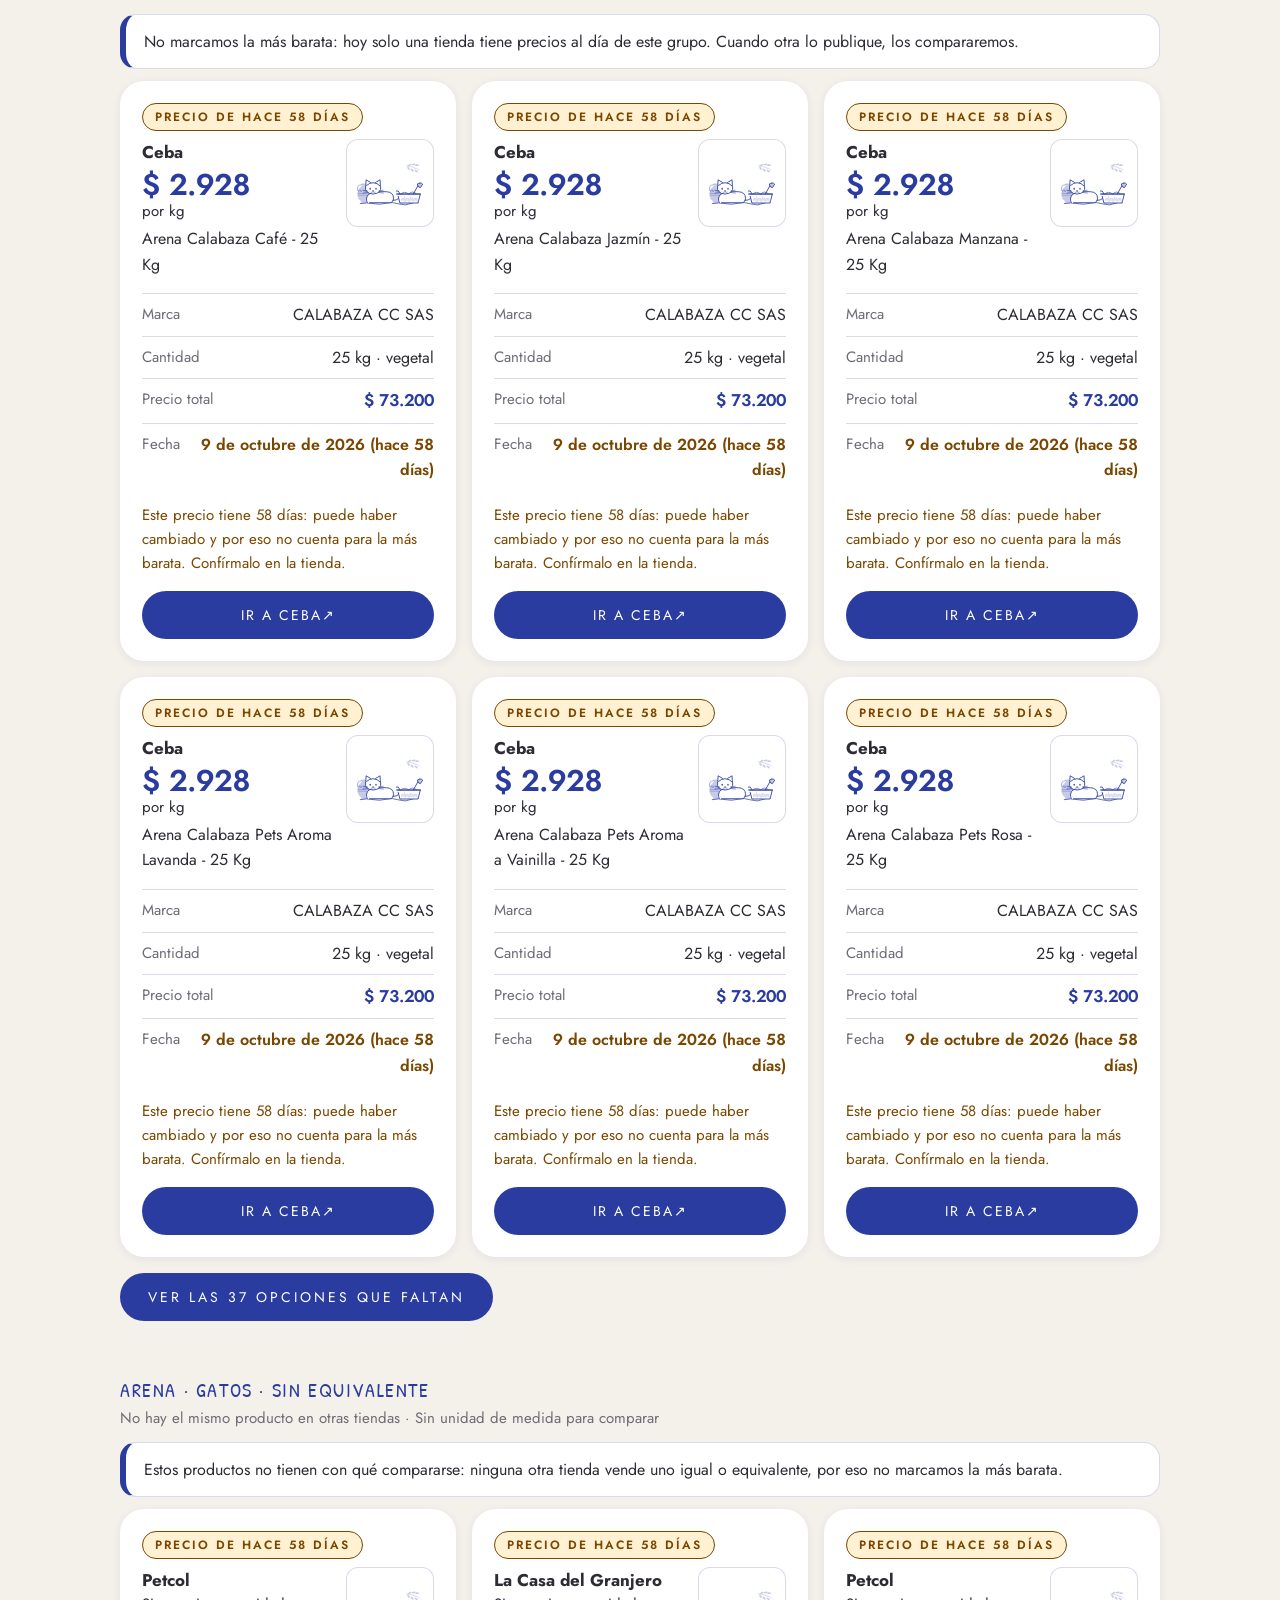
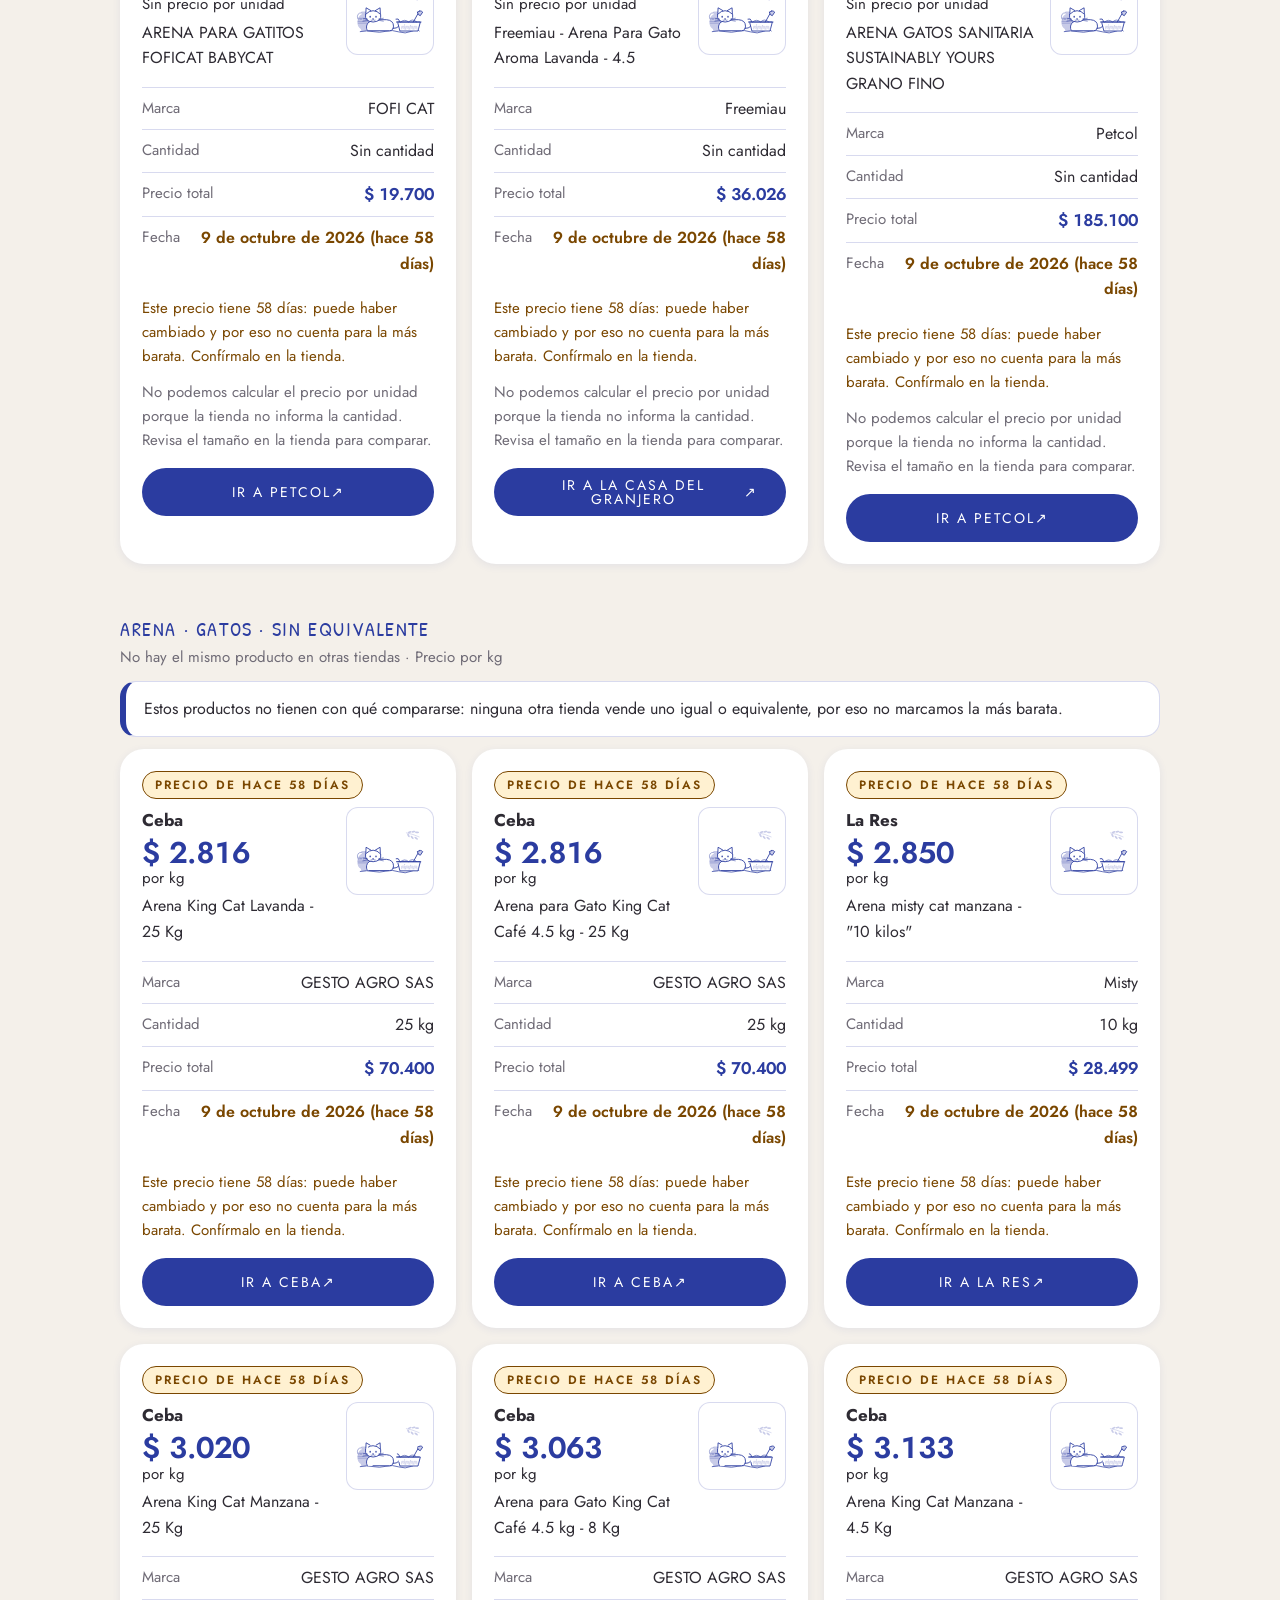
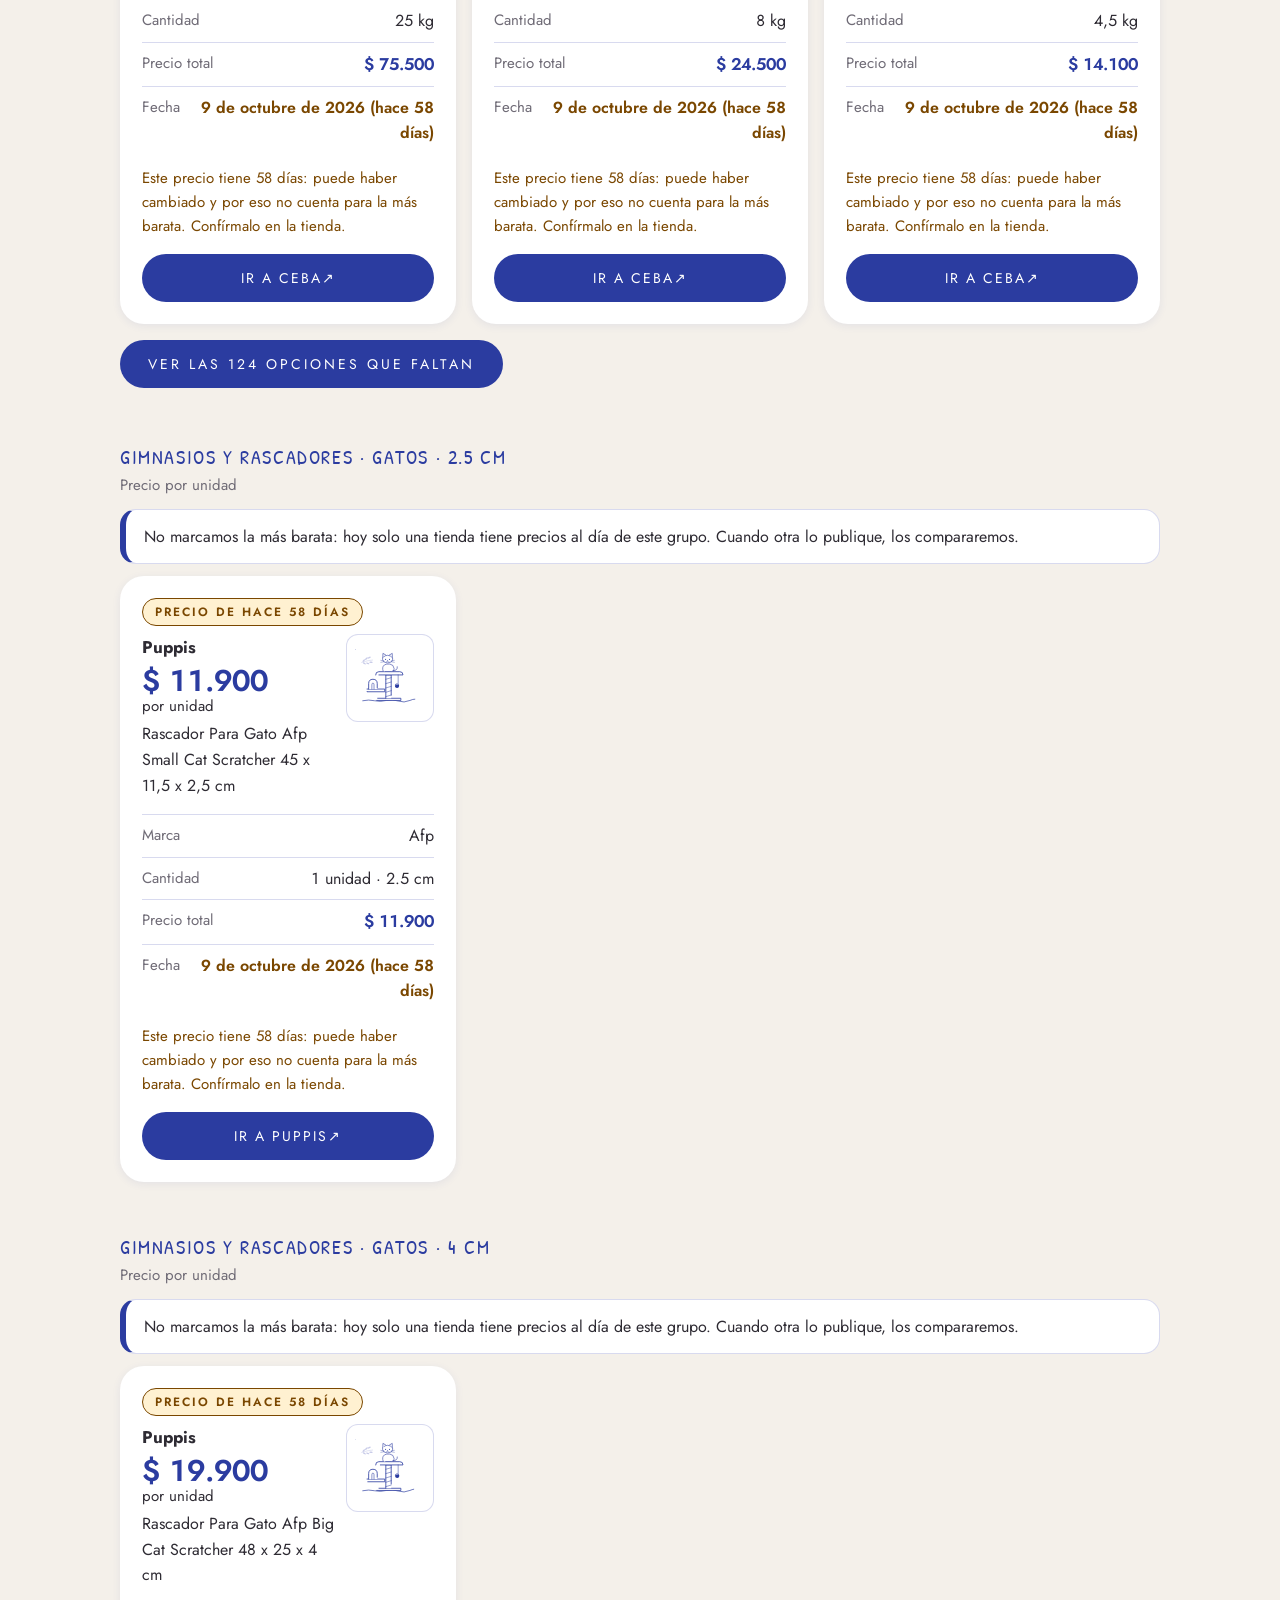
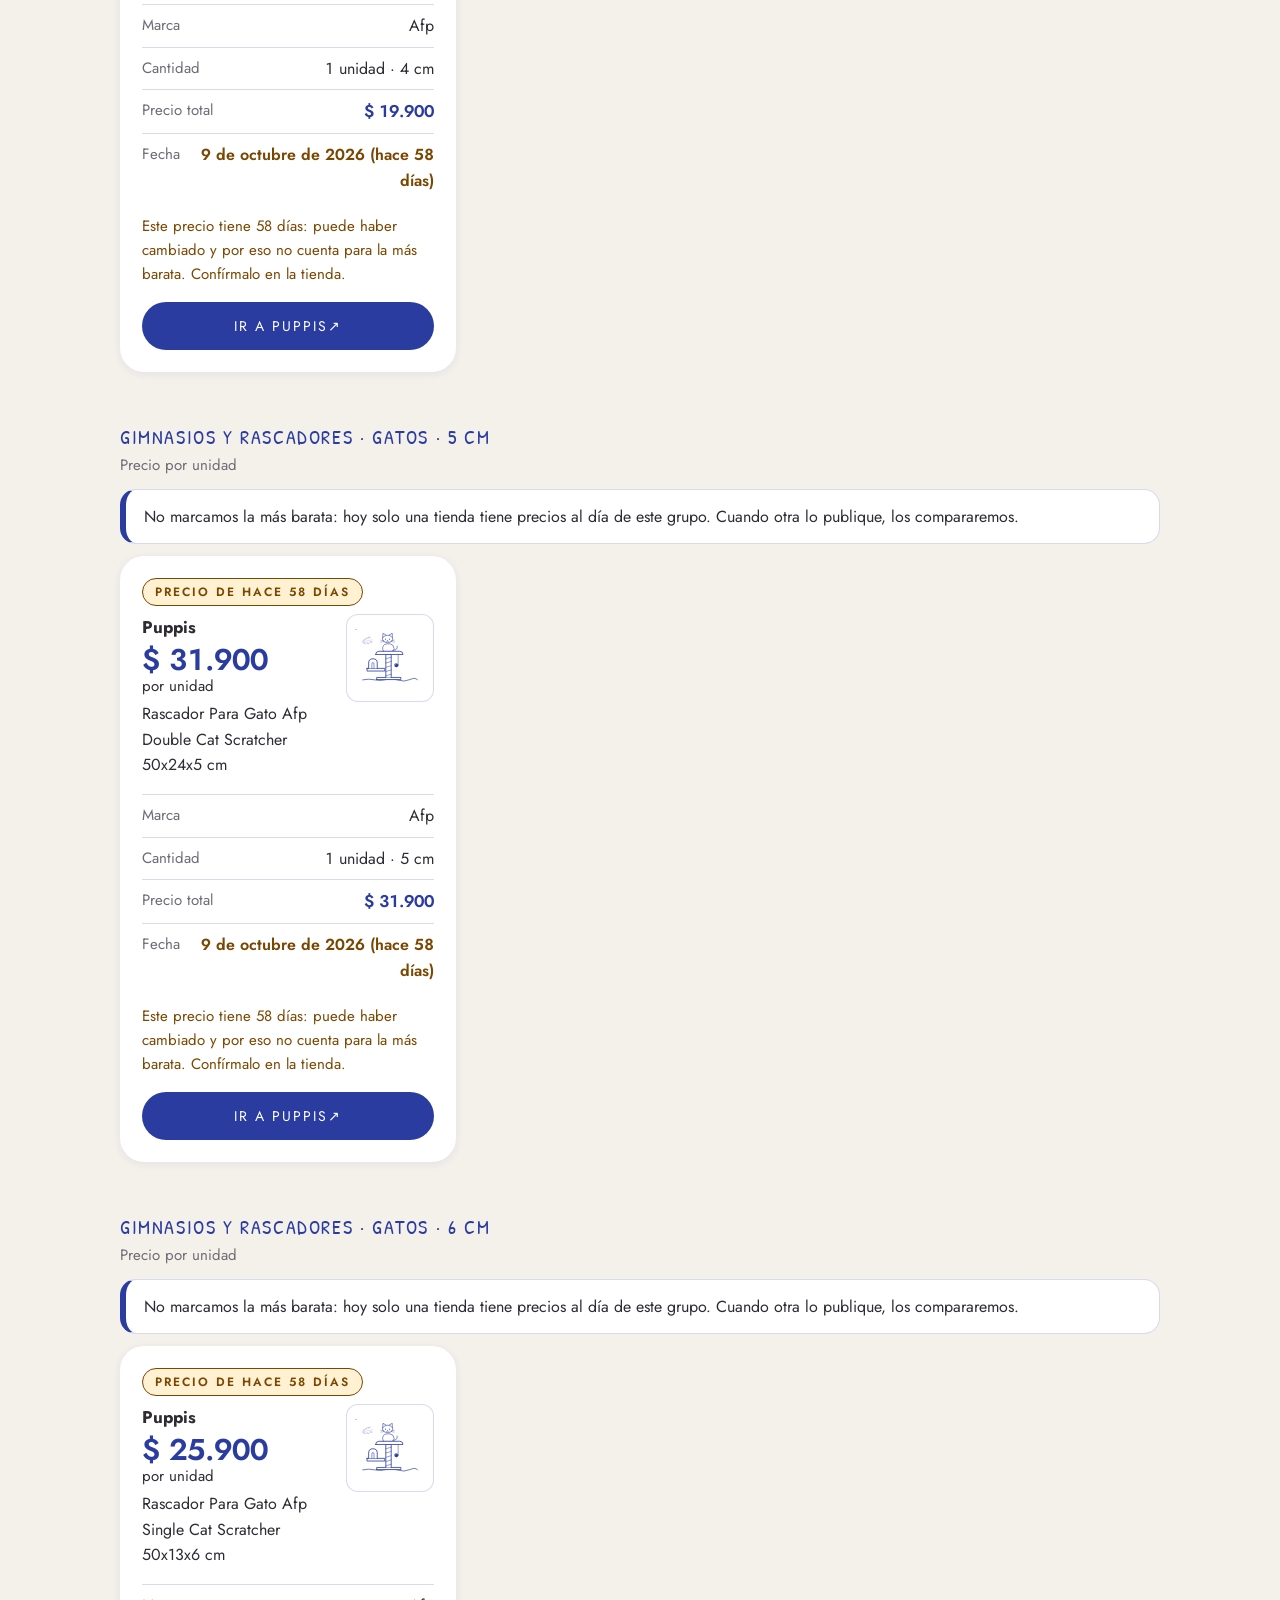
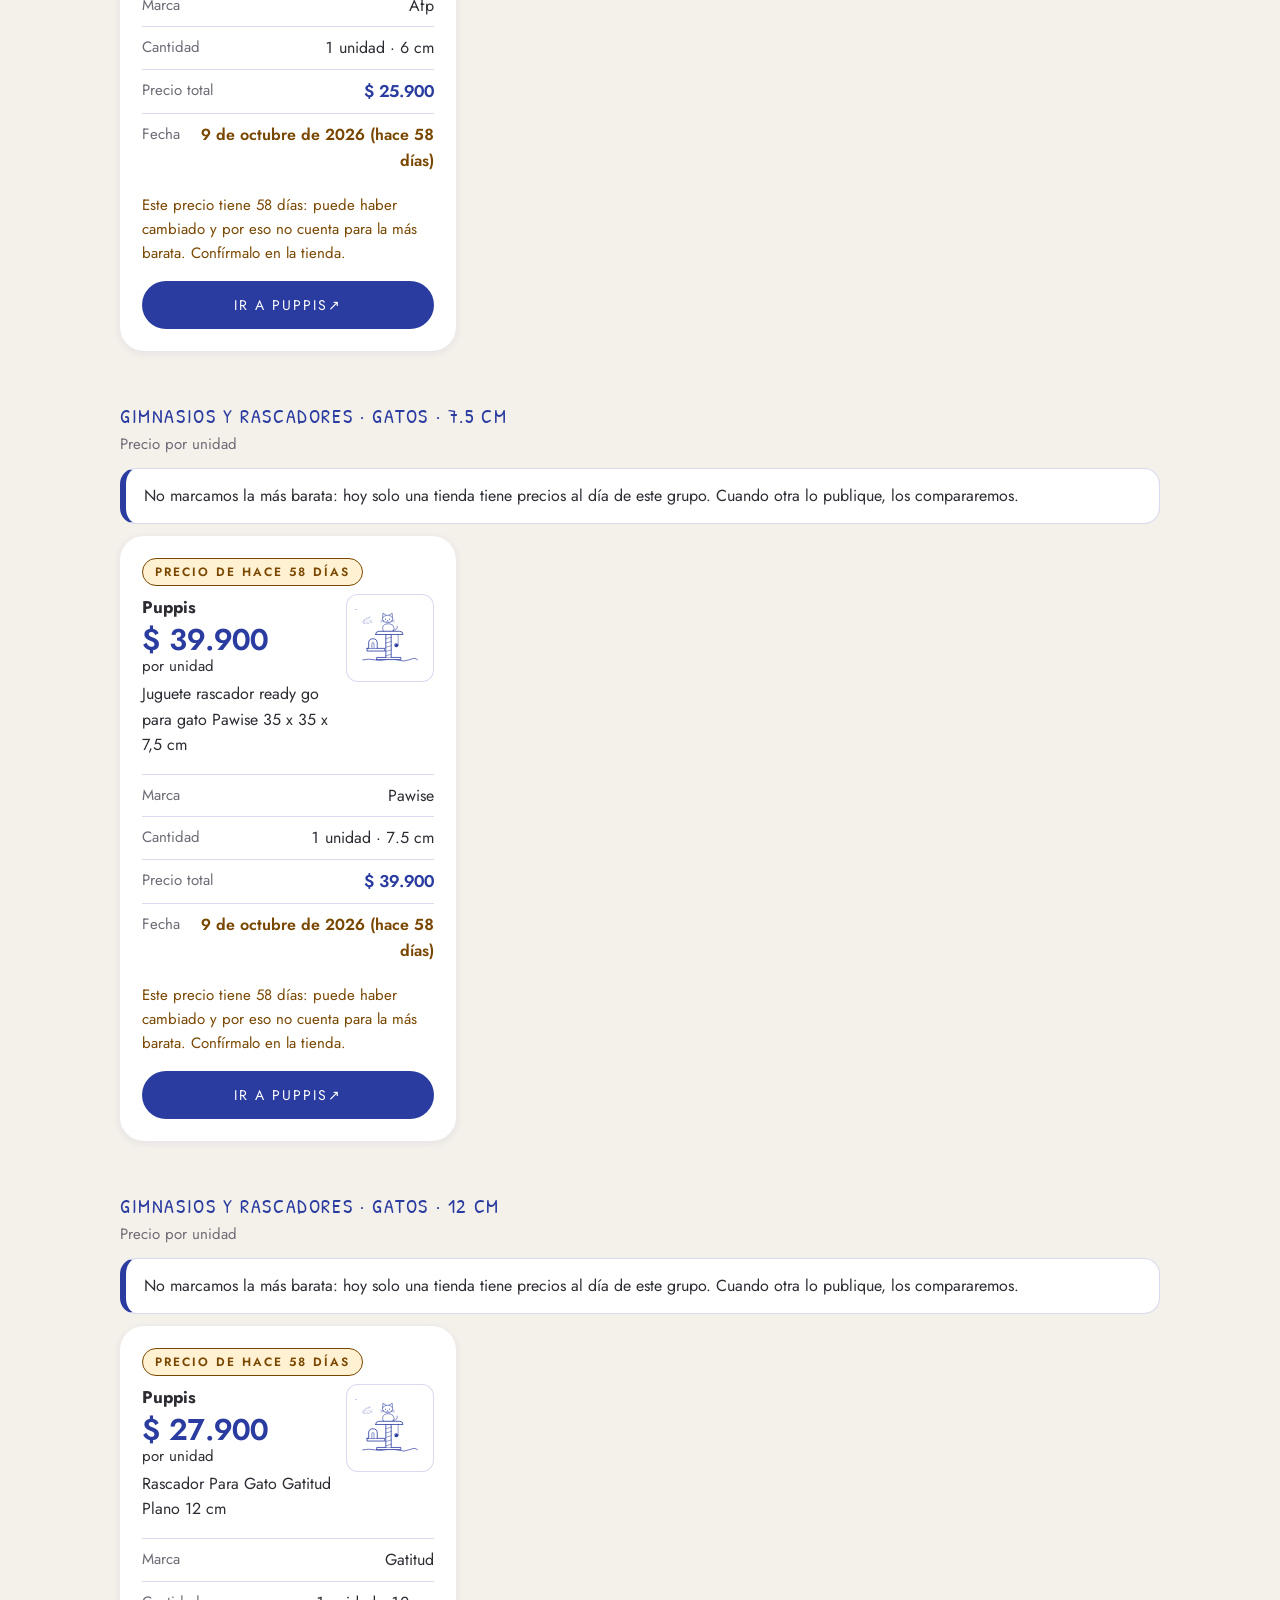
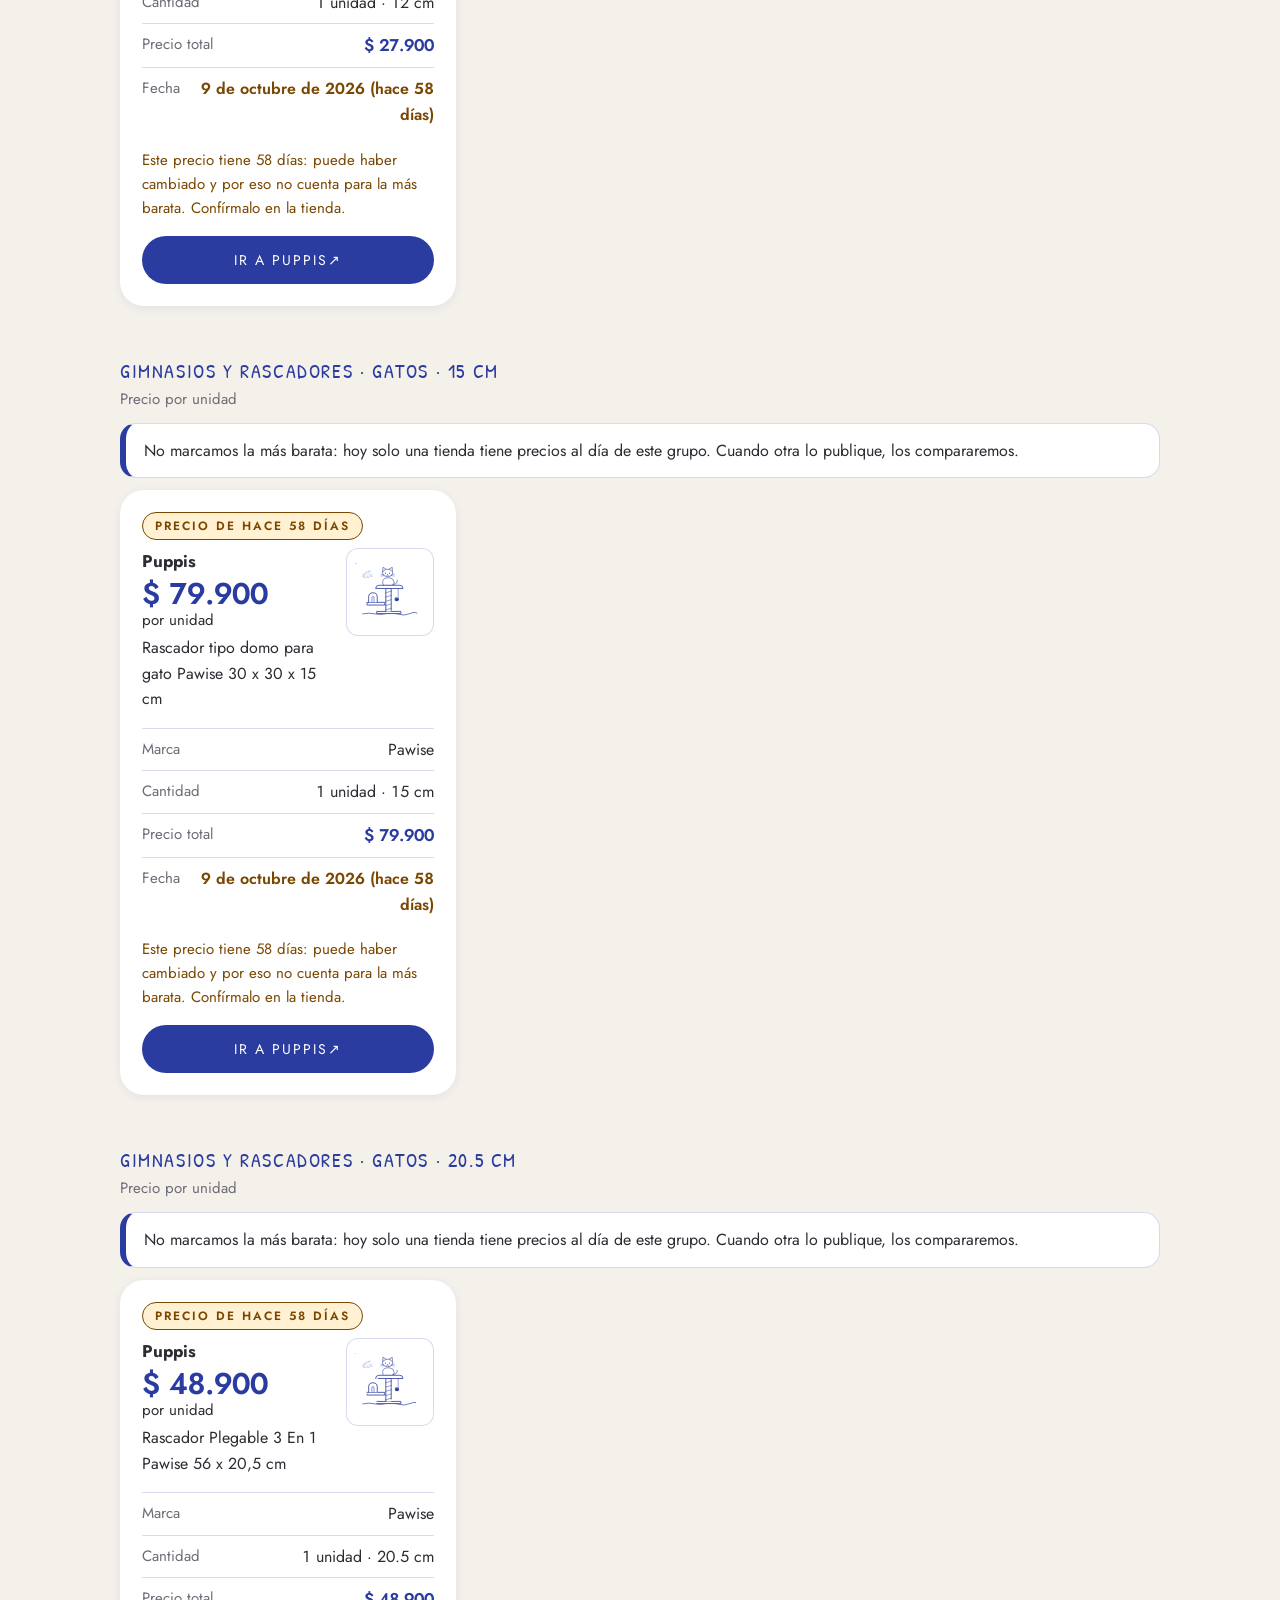
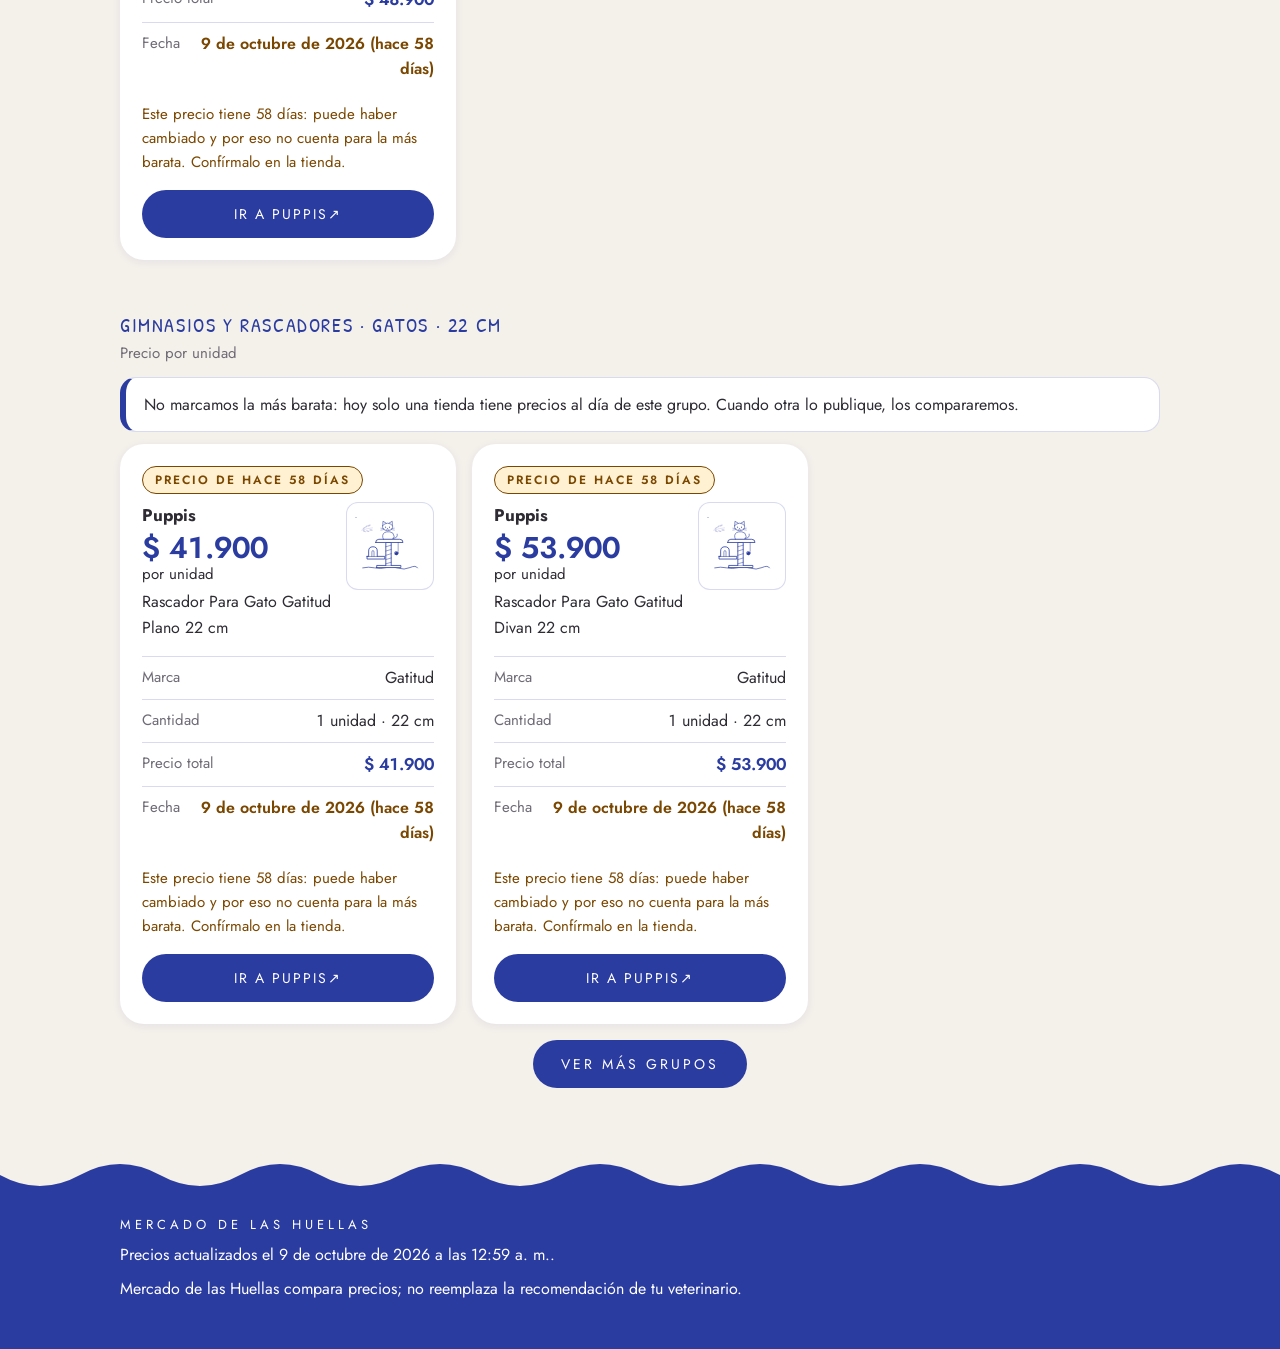
==== commit e2062cfd: "Logo propio, decoración cicládica, textos con voz de marca, filtros en tarjeta y chips azules Co-Aut" ====
--- a/index.html
+++ b/index.html
@@ -12,15 +12,23 @@
 </script>
 <link rel="preconnect" href="https://fonts.googleapis.com">
 <link rel="preconnect" href="https://fonts.gstatic.com" crossorigin>
+<link rel="icon" href="favicon.svg" type="image/svg+xml">
 <link rel="stylesheet" href="https://fonts.googleapis.com/css2?family=Jost:wght@400;600&family=Patrick+Hand&display=swap">
 <link rel="stylesheet" href="assets/css/marca.css">
 <link rel="stylesheet" href="assets/css/app.css">
 </head>
 <body>
+<svg width="0" height="0" style="position:absolute" aria-hidden="true" focusable="false">
+  <symbol id="olivo" viewBox="0 0 120 200"><path d="M60 196C58 140 66 80 84 6" fill="none" stroke="currentColor" stroke-width="3" stroke-linecap="round"/><g fill="currentColor"><ellipse cx="46" cy="160" rx="16" ry="6" transform="rotate(-35 46 160)"/><ellipse cx="74" cy="140" rx="16" ry="6" transform="rotate(35 74 140)"/><ellipse cx="48" cy="118" rx="16" ry="6" transform="rotate(-35 48 118)"/><ellipse cx="78" cy="98" rx="15" ry="6" transform="rotate(35 78 98)"/><ellipse cx="56" cy="76" rx="15" ry="6" transform="rotate(-35 56 76)"/><ellipse cx="86" cy="58" rx="14" ry="5.5" transform="rotate(35 86 58)"/><ellipse cx="68" cy="36" rx="13" ry="5" transform="rotate(-35 68 36)"/><ellipse cx="90" cy="20" rx="12" ry="5" transform="rotate(30 90 20)"/></g></symbol>
+  <symbol id="casitas" viewBox="0 0 200 90"><g fill="currentColor"><path d="M4 88V46h46v42z"/><path d="M60 88V30h34v58z"/><path d="M104 88V52h50v36z"/><path d="M162 88V38h34v50z"/><path d="M60 30a17 17 0 0 1 34 0z"/><path d="M162 38a17 17 0 0 1 34 0z"/></g><g fill="var(--crema)"><path d="M18 88V70a6 6 0 0 1 12 0v18z"/><rect x="70" y="46" width="10" height="12" rx="5"/><rect x="120" y="62" width="10" height="12" rx="5"/><rect x="172" y="54" width="10" height="12" rx="5"/></g></symbol>
+  <symbol id="gato-camina" viewBox="0 0 64 40"><g fill="currentColor"><path d="M10 28c0-9 6-14 16-14h16c8 0 14 4 14 12v4H10z"/><path d="M48 14l2-9 6 7z"/><path d="M42 14l-2-9-6 7z" transform="translate(6 0)"/><path d="M10 28C4 26 2 20 5 15" fill="none" stroke="currentColor" stroke-width="3" stroke-linecap="round"/><rect x="14" y="30" width="5" height="9" rx="2.5"/><rect x="24" y="30" width="5" height="9" rx="2.5"/><rect x="40" y="30" width="5" height="9" rx="2.5"/><rect x="50" y="30" width="5" height="9" rx="2.5"/></g></symbol>
+</svg>
+
 
 <header class="nav">
   <div class="contenedor nav__fila">
-    <a class="marca" href="./"><img src="assets/ilustraciones/camas.svg" alt="" width="56" height="56"><b>Mercado de las Huellas</b></a>
+    <a class="marca" href="./"><svg class="logo" viewBox="0 0 64 64" fill="none" stroke="currentColor" stroke-width="2.6" stroke-linecap="round" stroke-linejoin="round" aria-hidden="true"><path d="M9 60V30a23 23 0 0 1 46 0v30M5 60h54"/>
+<g stroke-width="2.2"><path d="M20 55C17 47 18 41 21 36L20 28l7 5q5-1.4 10 0l7-5-1 8c3 5 4 11 1 19-7 4-17 4-24 0Z"/><circle cx="25" cy="44" r="1.6" fill="currentColor" stroke="none"/><circle cx="39" cy="44" r="1.6" fill="currentColor" stroke="none"/><path d="M30 48.5h4l-2 2.2z" fill="currentColor" stroke-width="1.2"/><path d="M32 50.7v2M32 52.7q-2 1.6-4 .6M32 52.7q2 1.6 4 .6"/><path d="M20 49l-6 -1.5M20 52l-6 1.5M44 49l6-1.5M44 52l6 1.5" stroke-width="1.4"/></g></svg><b>Mercado de las Huellas</b></a>
     <div class="nav__acciones">
       <button class="icono-boton" id="tema" type="button" role="switch" aria-checked="false" aria-label="Modo oscuro">
         <svg class="icono-luna" viewBox="0 0 24 24" aria-hidden="true"><path d="M20 14.5A8.5 8.5 0 0 1 9.5 4 8.5 8.5 0 1 0 20 14.5Z"/></svg>
@@ -35,10 +43,15 @@
 </header>
 
 <section class="portada">
-  <div class="contenedor">
-    <h1>Mismo producto. Menos pesos.</h1>
-    <p class="apoyo">Compara precios para gatos y perros en tiendas de Colombia.</p>
-    <div id="actualizacion"></div>
+  <svg class="deco deco--olivo deco--izq" aria-hidden="true"><use href="#olivo"/></svg>
+  <svg class="deco deco--casitas" aria-hidden="true"><use href="#casitas"/></svg>
+  <div class="contenedor portada__fila">
+    <div>
+      <h1>Mismo producto. Menos pesos.</h1>
+      <p class="apoyo">Compara precios para gatos y perros en tiendas de Colombia.</p>
+      <div id="actualizacion"></div>
+    </div>
+    <img class="portada__ilus" src="assets/ilustraciones/juguetes-interactivos.svg" alt="" aria-hidden="true" width="240" height="200">
   </div>
 </section>
 
@@ -55,26 +68,38 @@
 <p class="solo-lectores" id="anuncio" role="status" aria-live="polite"></p>
 
 <main>
-  <section class="seccion seccion--rama" aria-label="Filtros">
+  <section class="seccion seccion--filtros" aria-label="Filtros">
+    <svg class="deco deco--olivo deco--der" aria-hidden="true"><use href="#olivo"/></svg>
     <div class="contenedor">
-      <p class="etiqueta">Especie</p>
-      <div class="chips" id="chips-especie" role="group" aria-label="Especie"></div>
-      <p class="etiqueta">Categoría</p>
-      <div class="chips" id="chips-categoria" role="group" aria-label="Categoría"></div>
-      <p><button class="boton" id="quitar" type="button" hidden>Quitar filtros</button></p>
+      <div class="tarjeta filtros">
+        <div class="filtro" role="group" aria-labelledby="t-especie">
+          <h2 class="filtro__titulo" id="t-especie">¿Para quién es?</h2>
+          <div class="chips-envoltorio"><div class="chips" id="chips-especie"></div></div>
+        </div>
+        <div class="filtro" role="group" aria-labelledby="t-categoria">
+          <h2 class="filtro__titulo" id="t-categoria">¿Qué necesita hoy?</h2>
+          <div class="chips-envoltorio" id="envoltorio-categoria">
+            <button class="flecha flecha--ant" type="button" tabindex="-1" aria-hidden="true" hidden>‹</button>
+            <div class="chips" id="chips-categoria"></div>
+            <button class="flecha flecha--sig" type="button" tabindex="-1" aria-hidden="true" hidden>›</button>
+          </div>
+        </div>
+        <p class="filtros__quitar"><button class="boton" id="quitar" type="button" hidden>Quitar filtros</button></p>
+      </div>
     </div>
   </section>
 
-  <div class="onda" aria-hidden="true"></div>
+  <div class="onda" aria-hidden="true"><svg class="onda__gato"><use href="#gato-camina"/></svg></div>
 
-  <section class="seccion" aria-label="Resultados">
+  <section class="seccion seccion--resultados" aria-label="Resultados">
+    <svg class="deco deco--olivo deco--der" aria-hidden="true"><use href="#olivo"/></svg>
     <div class="contenedor">
       <div id="estado"></div>
       <div id="resultados" hidden>
         <div id="avisos"></div>
         <p class="apoyo" id="conteo"></p>
         <div id="bloque-resumen" hidden>
-          <h2>Las más baratas</h2>
+          <h2>Hallazgos del día</h2>
           <div class="resumen" id="resumen"></div>
         </div>
         <div id="grupos"></div>
--- a/assets/css/marca.css
+++ b/assets/css/marca.css
@@ -113,8 +113,8 @@
 .chip img { width: 40px; height: 40px; border-radius: 50%; background: #fff; object-fit: cover; }
 .chip--solo { padding-left: 20px; }
 .chip { color: var(--texto); }
-.chip[aria-pressed="true"] { border-color: var(--texto); background: var(--oliva-fondo); font-weight: 600; }
-.chip[aria-pressed="true"]::after { content: "\2713"; color: var(--oliva); font-weight: 600; margin-left: 2px; }
+.chip[aria-pressed="true"] { border-color: var(--azul); background: var(--azul); color: var(--sobre-azul); font-weight: 600; }
+.chip[aria-pressed="true"]::after { content: "\2713"; color: var(--sobre-azul); font-weight: 600; margin-left: 2px; }
 
 /* Insignias */
 .insignia {
--- a/assets/css/app.css
+++ b/assets/css/app.css
@@ -10,8 +10,8 @@
 .nav { position: sticky; top: 0; z-index: 20; height: var(--alto-nav); background: var(--crema); border-bottom: 1px solid var(--linea); }
 .nav__fila { height: 100%; display: flex; align-items: center; justify-content: space-between; gap: 8px; }
 .marca { display: flex; align-items: center; gap: 10px; min-width: 0; min-height: 44px; text-decoration: none; }
-.marca img { flex: none; width: 56px; height: 56px; padding: 3px; border-radius: 16px; background: #fff; object-fit: contain; }
-.marca b { font: 400 1.0625rem/1.15 var(--f-titulo); text-transform: uppercase; letter-spacing: .06em; color: var(--azul); }
+.marca .logo { flex: none; width: 48px; height: 48px; color: var(--azul); }
+.marca b { font: 400 1.1875rem/1.1 var(--f-titulo); text-transform: uppercase; letter-spacing: .06em; color: var(--azul); }
 .nav__acciones { display: flex; flex: none; gap: 4px; }
 .icono-boton {
   display: inline-flex; align-items: center; justify-content: center; width: 44px; height: 44px; padding: 0;
@@ -37,7 +37,6 @@
 }
 .buscador input::placeholder { color: var(--gris); opacity: 1; }
 
-.seccion--rama { padding-bottom: 8px; }
 .etiqueta { margin: 0 0 4px; }
 .chip { font-size: 1rem; }
 .pie__nombre { color: #fff; }
@@ -110,14 +109,100 @@
 
 @media (min-width: 720px) {
   :root { --alto-buscador: 76px; }
-  .marca b { font-size: 1.375rem; letter-spacing: .1em; }
+  .marca b { font-size: 1.625rem; letter-spacing: .1em; }
+  .marca .logo { width: 64px; height: 64px; }
+  :root { --alto-nav: 76px; }
   .buscador form { grid-template-columns: minmax(0, 1fr) auto; }
   .grupo .rejilla { grid-template-columns: repeat(2, minmax(0, 1fr)); }
 }
 @media (min-width: 960px) {
   .grupo .rejilla { grid-template-columns: repeat(3, minmax(0, 1fr)); }
 }
-@media (max-width: 380px) { .marca b { font-size: .9375rem; } .marca { gap: 8px; } }
+@media (max-width: 380px) { .marca b { font-size: 1rem; } .marca { gap: 8px; } }
 
 /* La barra y el buscador fijos no deben tapar los destinos de los enlaces */
 .grupo, #bloque-resumen, #conteo { scroll-margin-top: calc(var(--alto-nav) + var(--alto-buscador) + 12px); }
+
+
+/* Portada con ilustración principal */
+.portada { position: relative; overflow: hidden; padding: 24px 0 24px; }
+.portada__fila { position: relative; display: grid; gap: 8px; align-items: center; }
+.portada__ilus { width: min(60%, 200px); height: auto; margin: 0 auto; padding: 8px; border-radius: 24px; background: #fff; pointer-events: none; }
+@media (min-width: 720px) {
+  .portada { padding: 40px 0 32px; }
+  .portada__fila { grid-template-columns: minmax(0, 1.2fr) minmax(0, 1fr); gap: 32px; }
+  .portada__ilus { width: min(100%, 300px); }
+}
+
+/* Decoración: detrás del contenido, sin clics, lavanda tenue */
+.deco { position: absolute; z-index: 0; color: var(--lavanda); opacity: .55; pointer-events: none; }
+.contenedor { position: relative; z-index: 1; }
+.deco--olivo { width: 70px; height: 117px; top: 12px; }
+.deco--izq { left: -14px; transform: scaleX(-1) rotate(8deg); }
+.deco--der { right: -14px; transform: rotate(8deg); }
+.deco--casitas { width: 150px; height: 68px; right: 0; bottom: 0; opacity: .4; display: none; }
+.seccion--filtros { padding: 32px 0 24px; }
+.seccion--resultados { padding-top: 24px; overflow: hidden; }
+.seccion--filtros .deco--olivo, .seccion--resultados .deco--olivo { display: none; }
+@media (min-width: 720px) {
+  .deco--olivo { width: 110px; height: 183px; }
+  .deco--casitas { display: block; width: 260px; height: 117px; right: 4%; }
+  .seccion--filtros .deco--olivo, .seccion--resultados .deco--olivo { display: block; }
+  .seccion--resultados .deco--olivo { top: 40px; }
+}
+@media (min-width: 1200px) { .deco--izq { left: 2%; } .deco--der { right: 2%; } }
+
+/* Onda con mascota que camina */
+.onda { position: relative; margin: 8px 0; overflow: hidden; }
+.onda__gato { position: absolute; left: 0; bottom: 6px; width: 40px; height: 25px; color: var(--lavanda); opacity: .9; animation: pasea 40s linear infinite; }
+@keyframes pasea { from { transform: translateX(-60px); } to { transform: translateX(100vw); } }
+@media (min-width: 720px) { .onda__gato { width: 56px; height: 35px; } }
+
+/* Filtros: una tarjeta suave; cada título pegado a sus chips */
+.filtros { display: grid; gap: 28px; padding: 24px 20px; }
+.filtro { display: grid; gap: 6px; }
+.filtro__titulo { font-size: 1.25rem; margin: 0; }
+.filtro__titulo::after { display: none; }
+.filtros__quitar { margin: -8px 0 0; }
+.chips-envoltorio { position: relative; }
+.chips-envoltorio .chips { padding: 4px 2px 8px; scroll-snap-type: x mandatory; }
+.chips-envoltorio::before, .chips-envoltorio::after {
+  content: ""; position: absolute; top: 0; bottom: 8px; width: 36px; pointer-events: none; z-index: 1; opacity: 0; transition: opacity .2s;
+}
+.chips-envoltorio::before { left: 0; background: linear-gradient(to right, var(--blanco), transparent); }
+.chips-envoltorio::after { right: 0; background: linear-gradient(to left, var(--blanco), transparent); }
+.chips-envoltorio.hay-ant::before, .chips-envoltorio.hay-sig::after { opacity: 1; }
+.flecha {
+  position: absolute; top: 50%; z-index: 2; width: 36px; height: 36px; margin-top: -22px; padding: 0 0 3px;
+  border: 0; border-radius: 50%; background: var(--azul); color: var(--sobre-azul); font: 400 1.5rem/1 var(--f-texto); cursor: pointer;
+  box-shadow: var(--sombra);
+}
+.flecha--ant { left: -4px; } .flecha--sig { right: -4px; }
+.chip { box-shadow: none; border-color: var(--linea); }
+.chip:hover { border-color: var(--azul); }
+.chip[aria-pressed="true"] { background: var(--azul); border-color: var(--azul); color: var(--sobre-azul); font-weight: 600; }
+.chip[aria-pressed="true"]::after { color: var(--sobre-azul); }
+@media (min-width: 720px) {
+  .filtros { padding: 28px 32px; gap: 32px; }
+  #chips-especie, #chips-categoria { flex-wrap: wrap; overflow: visible; }
+  .flecha { display: none; }
+  .chips-envoltorio::before, .chips-envoltorio::after { display: none; }
+}
+
+/* Separación entre filtros, hallazgos y resultados */
+#bloque-resumen { padding: 8px 0 32px; margin-bottom: 8px; border-bottom: 1px solid var(--linea); }
+#conteo { margin: 0 0 24px; font-size: 1.0625rem; color: var(--texto); }
+.grupo { padding-top: 40px; }
+.grupo h3 { margin-bottom: 4px; }
+
+/* Tarjetas de producto: sombra suave que crece al apuntar o enfocar */
+.producto { transition: box-shadow .2s, transform .2s; box-shadow: 0 2px 8px rgba(43, 60, 160, .08); }
+.producto:hover, .producto:focus-within { box-shadow: 0 12px 32px rgba(43, 60, 160, .22); transform: translateY(-2px); }
+:root[data-tema="oscuro"] .producto { box-shadow: 0 2px 8px rgba(0, 0, 0, .35); }
+:root[data-tema="oscuro"] .producto:hover, :root[data-tema="oscuro"] .producto:focus-within { box-shadow: 0 12px 32px rgba(0, 0, 0, .6); }
+
+@media (prefers-reduced-motion: reduce) {
+  .onda__gato { animation: none; left: 12%; }
+  .producto, .chips-envoltorio::before, .chips-envoltorio::after { transition: none; }
+  .producto:hover, .producto:focus-within { transform: none; }
+}
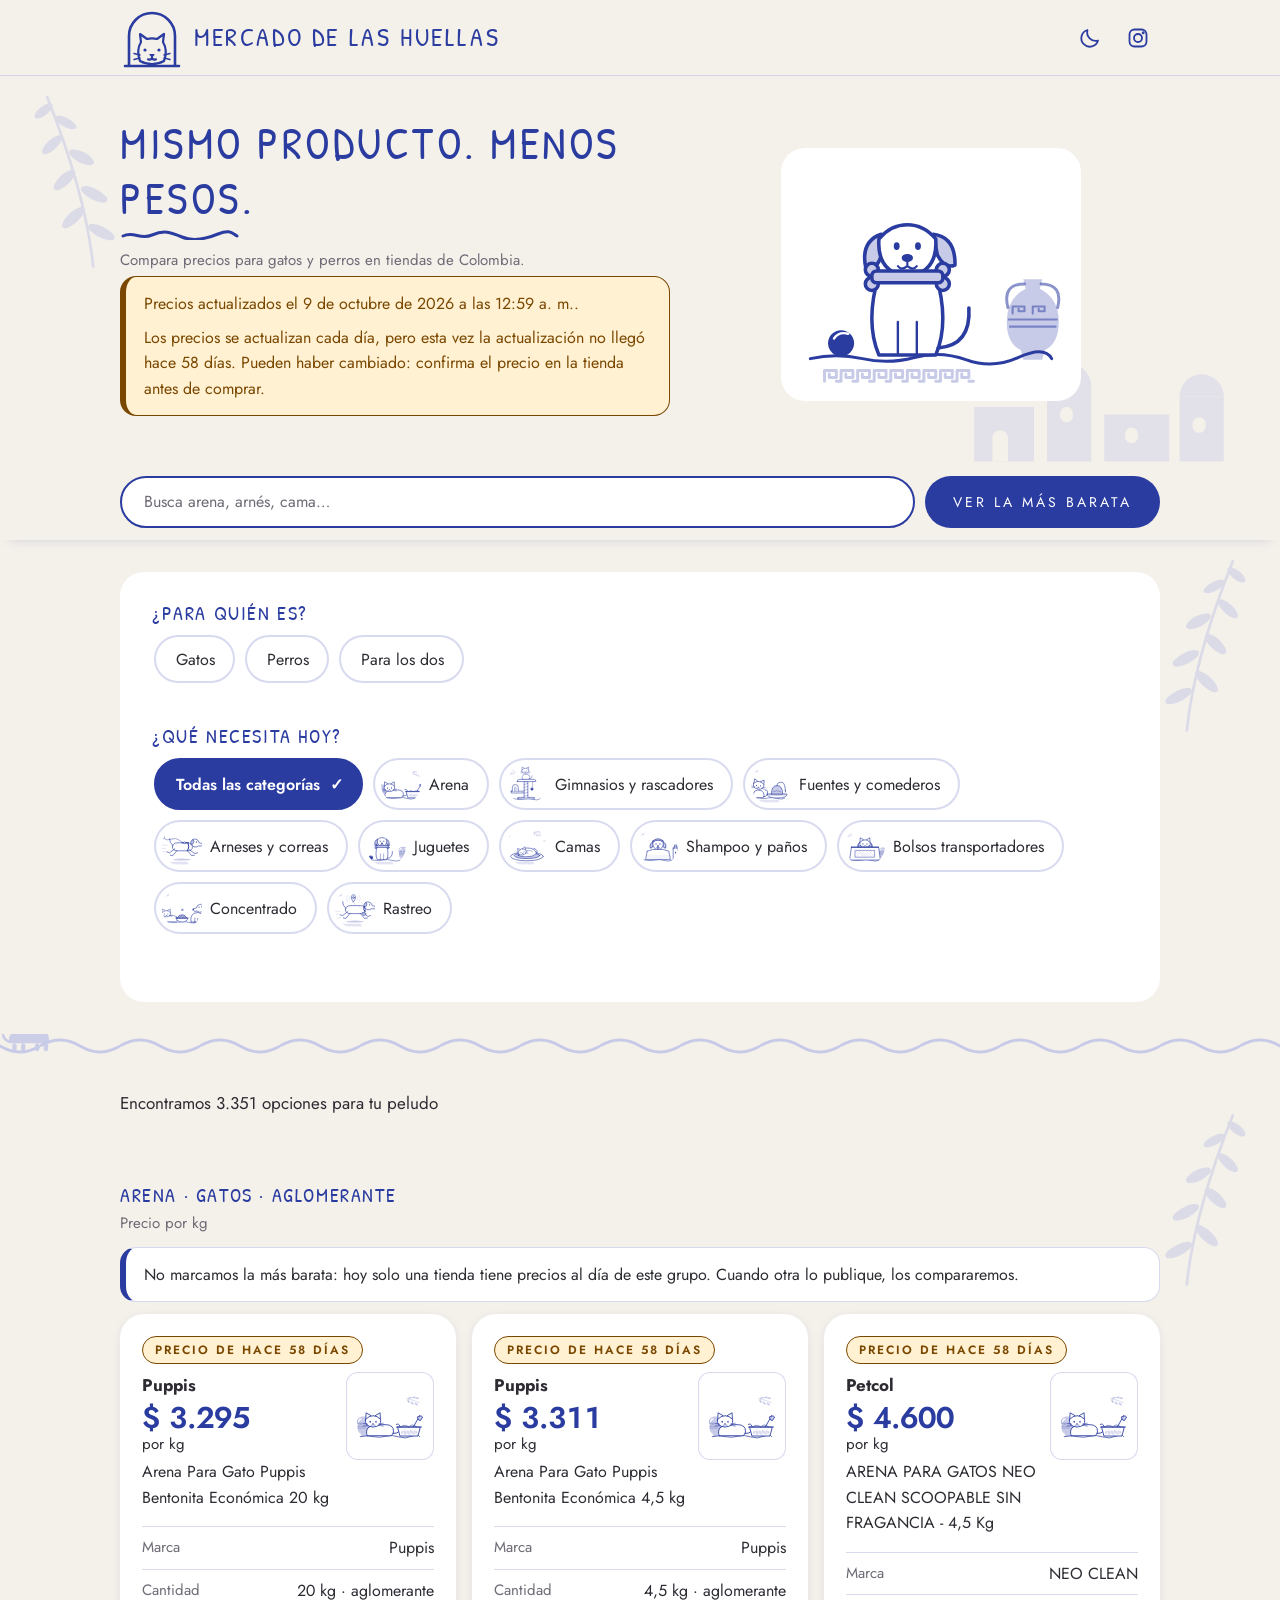
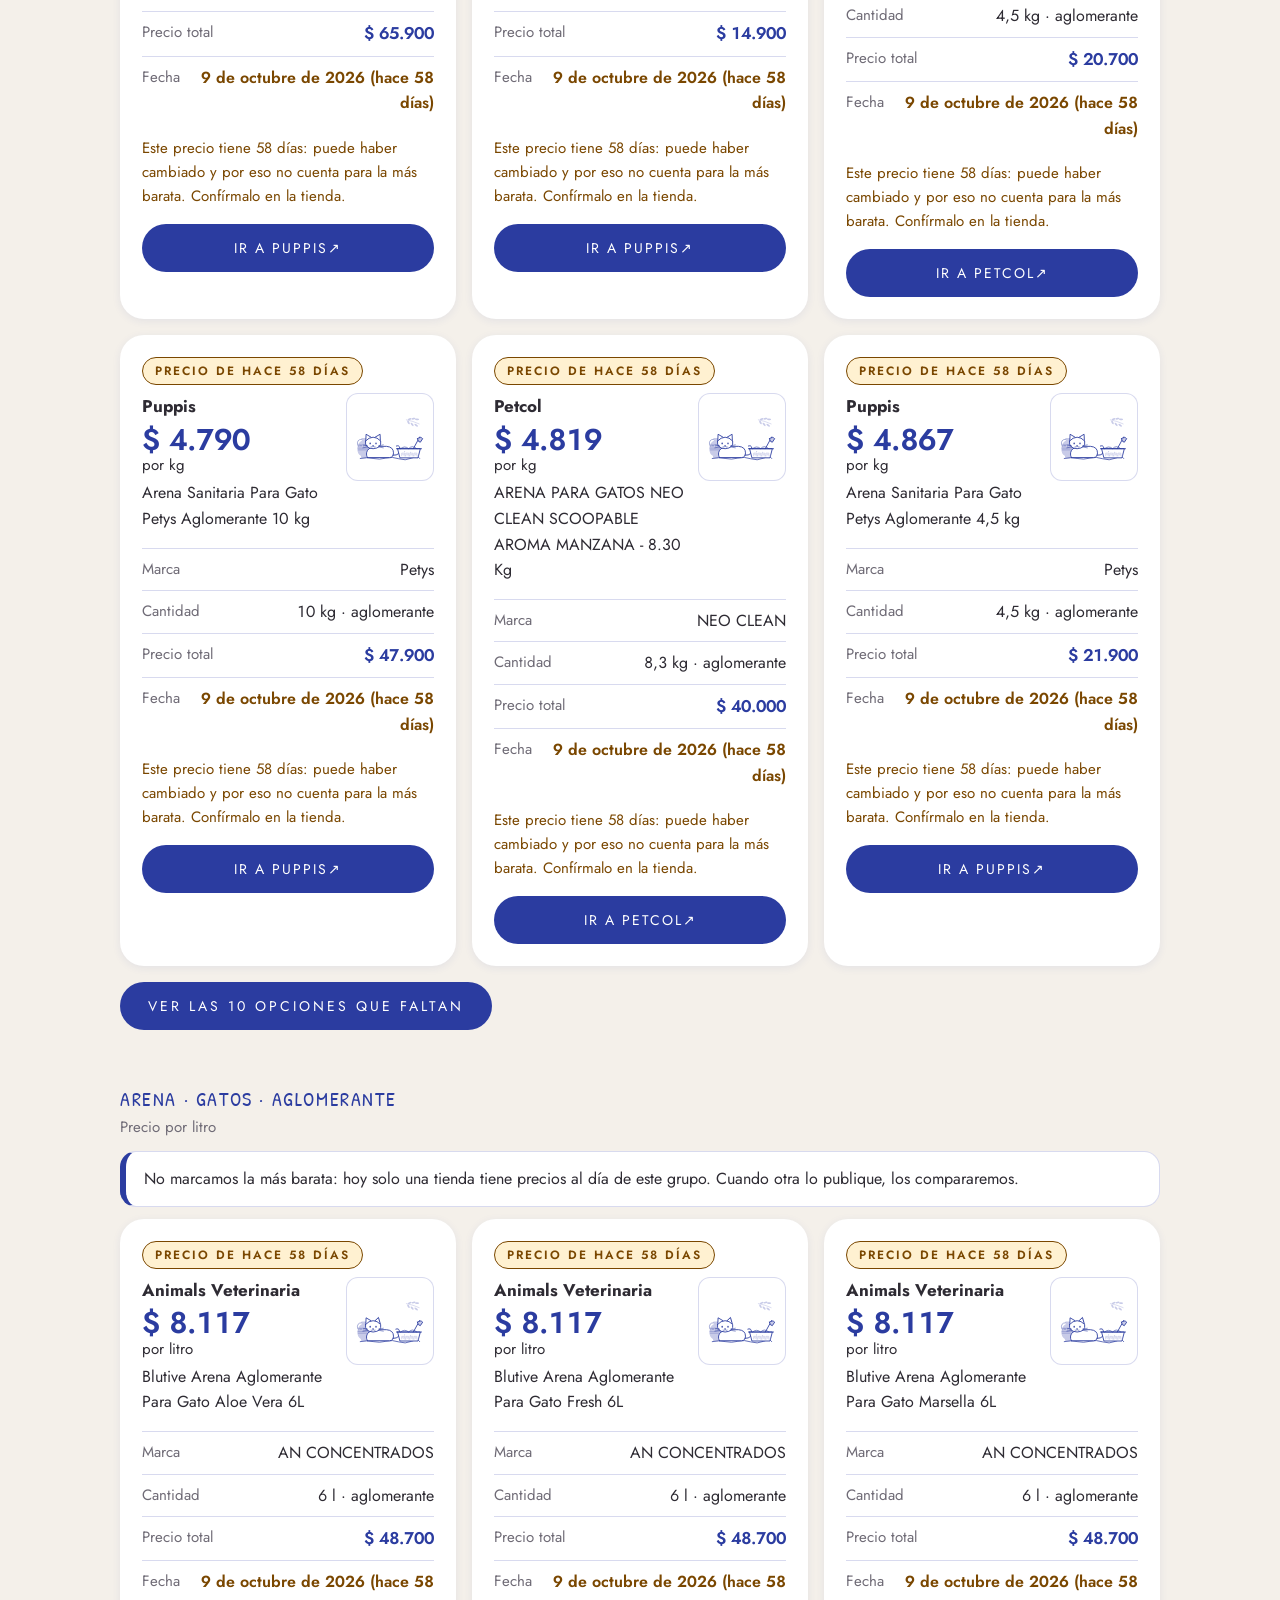
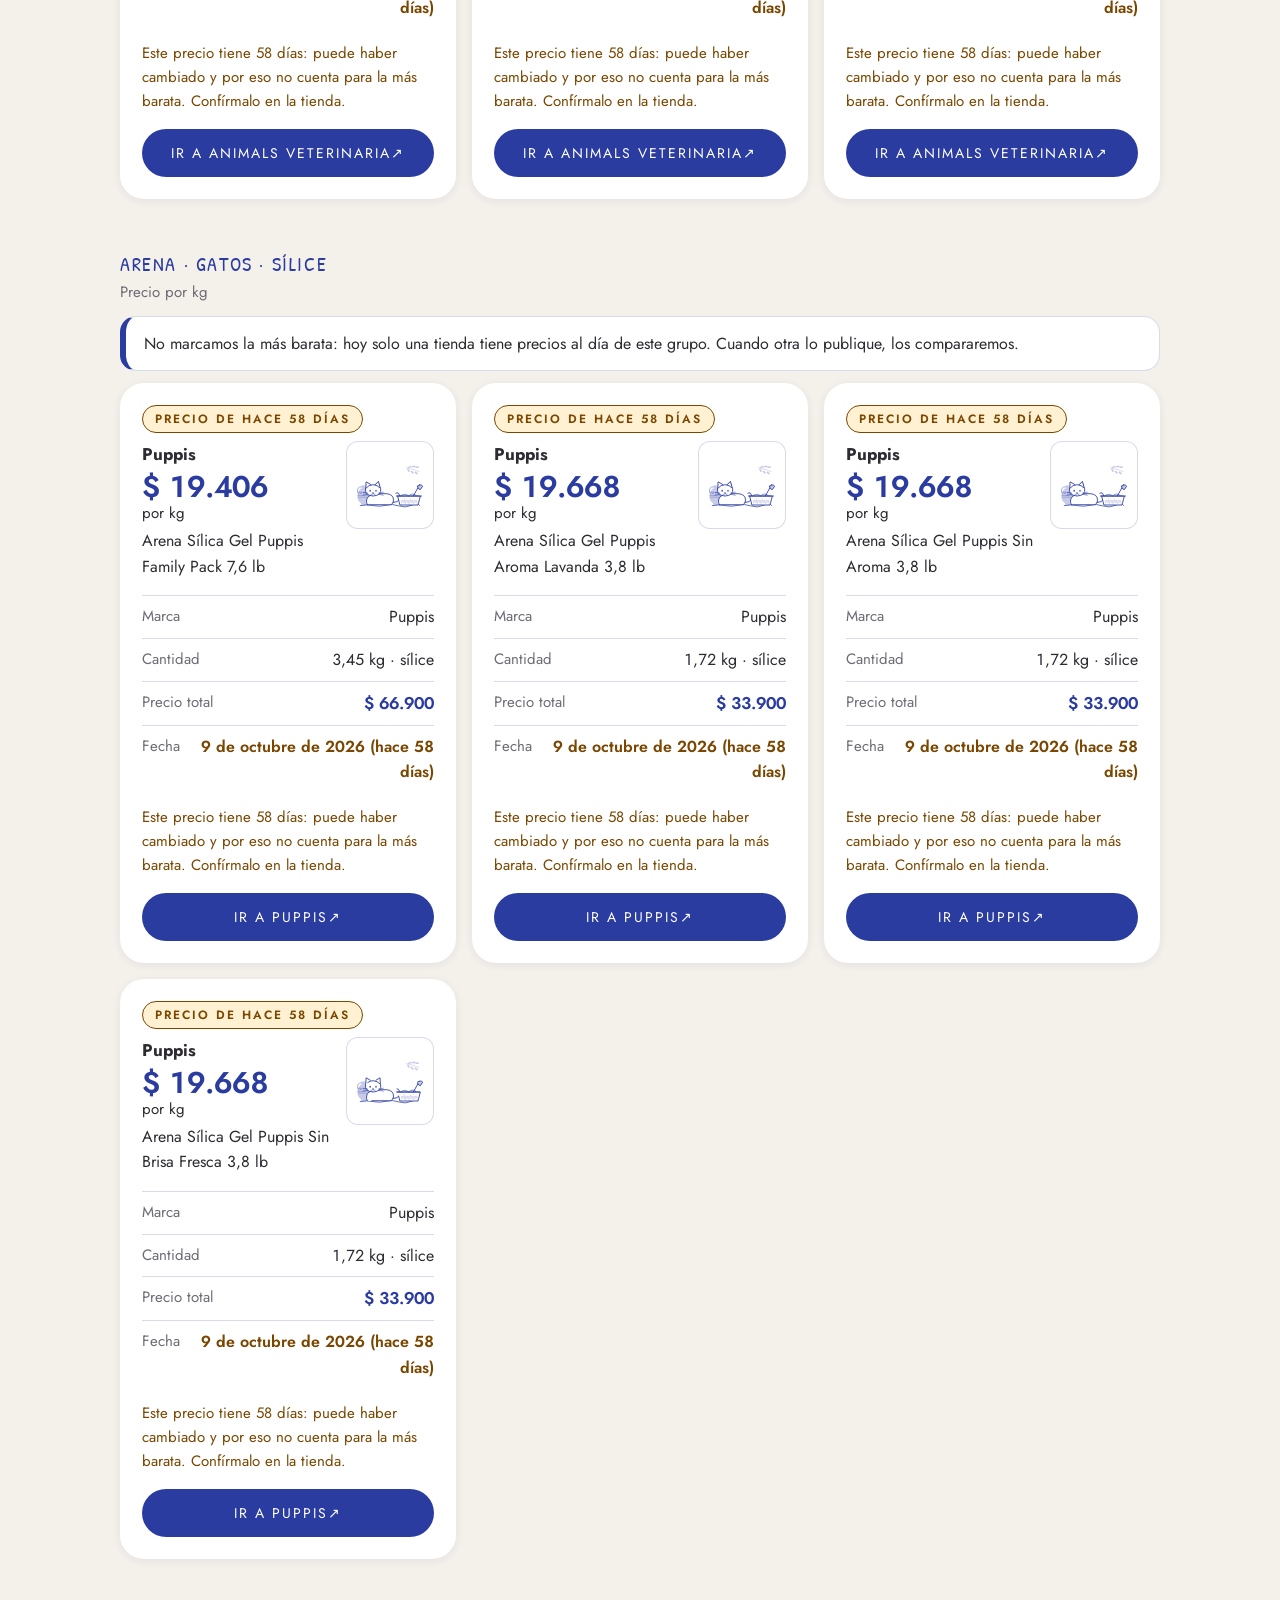
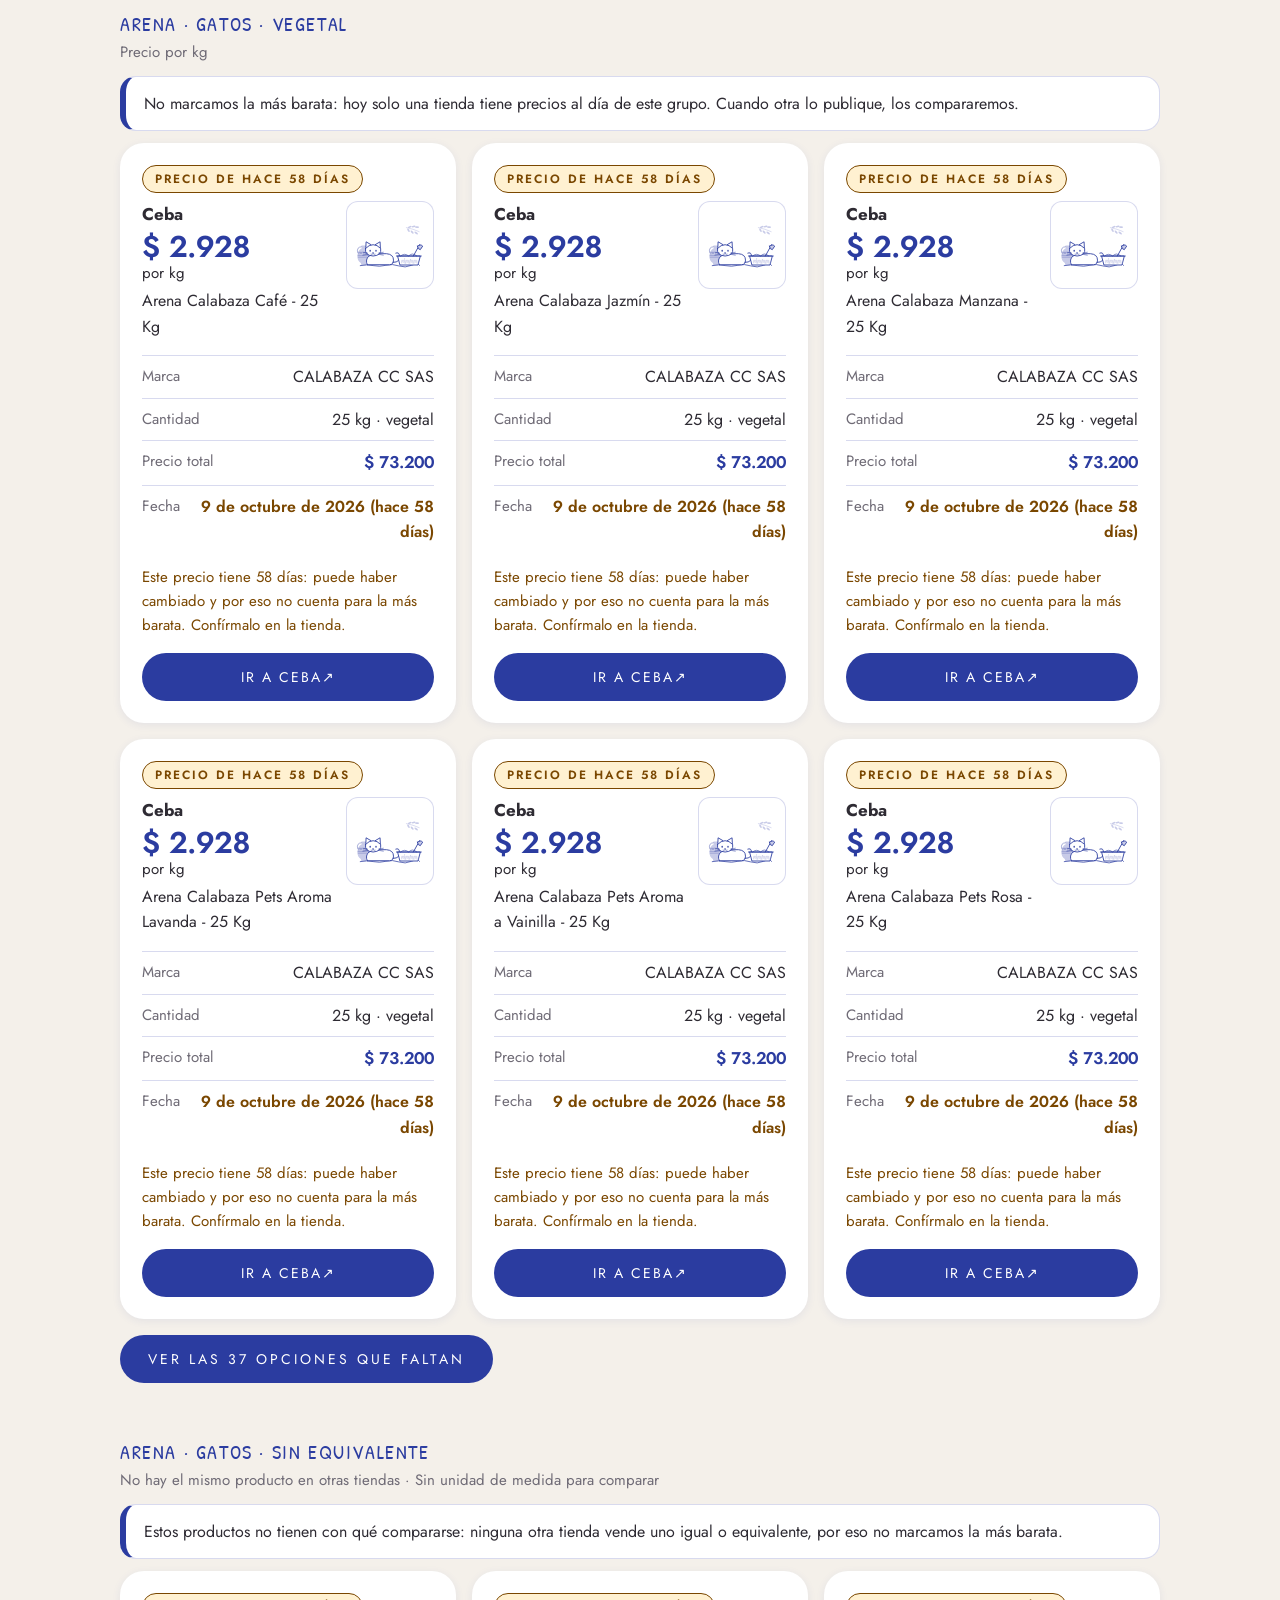
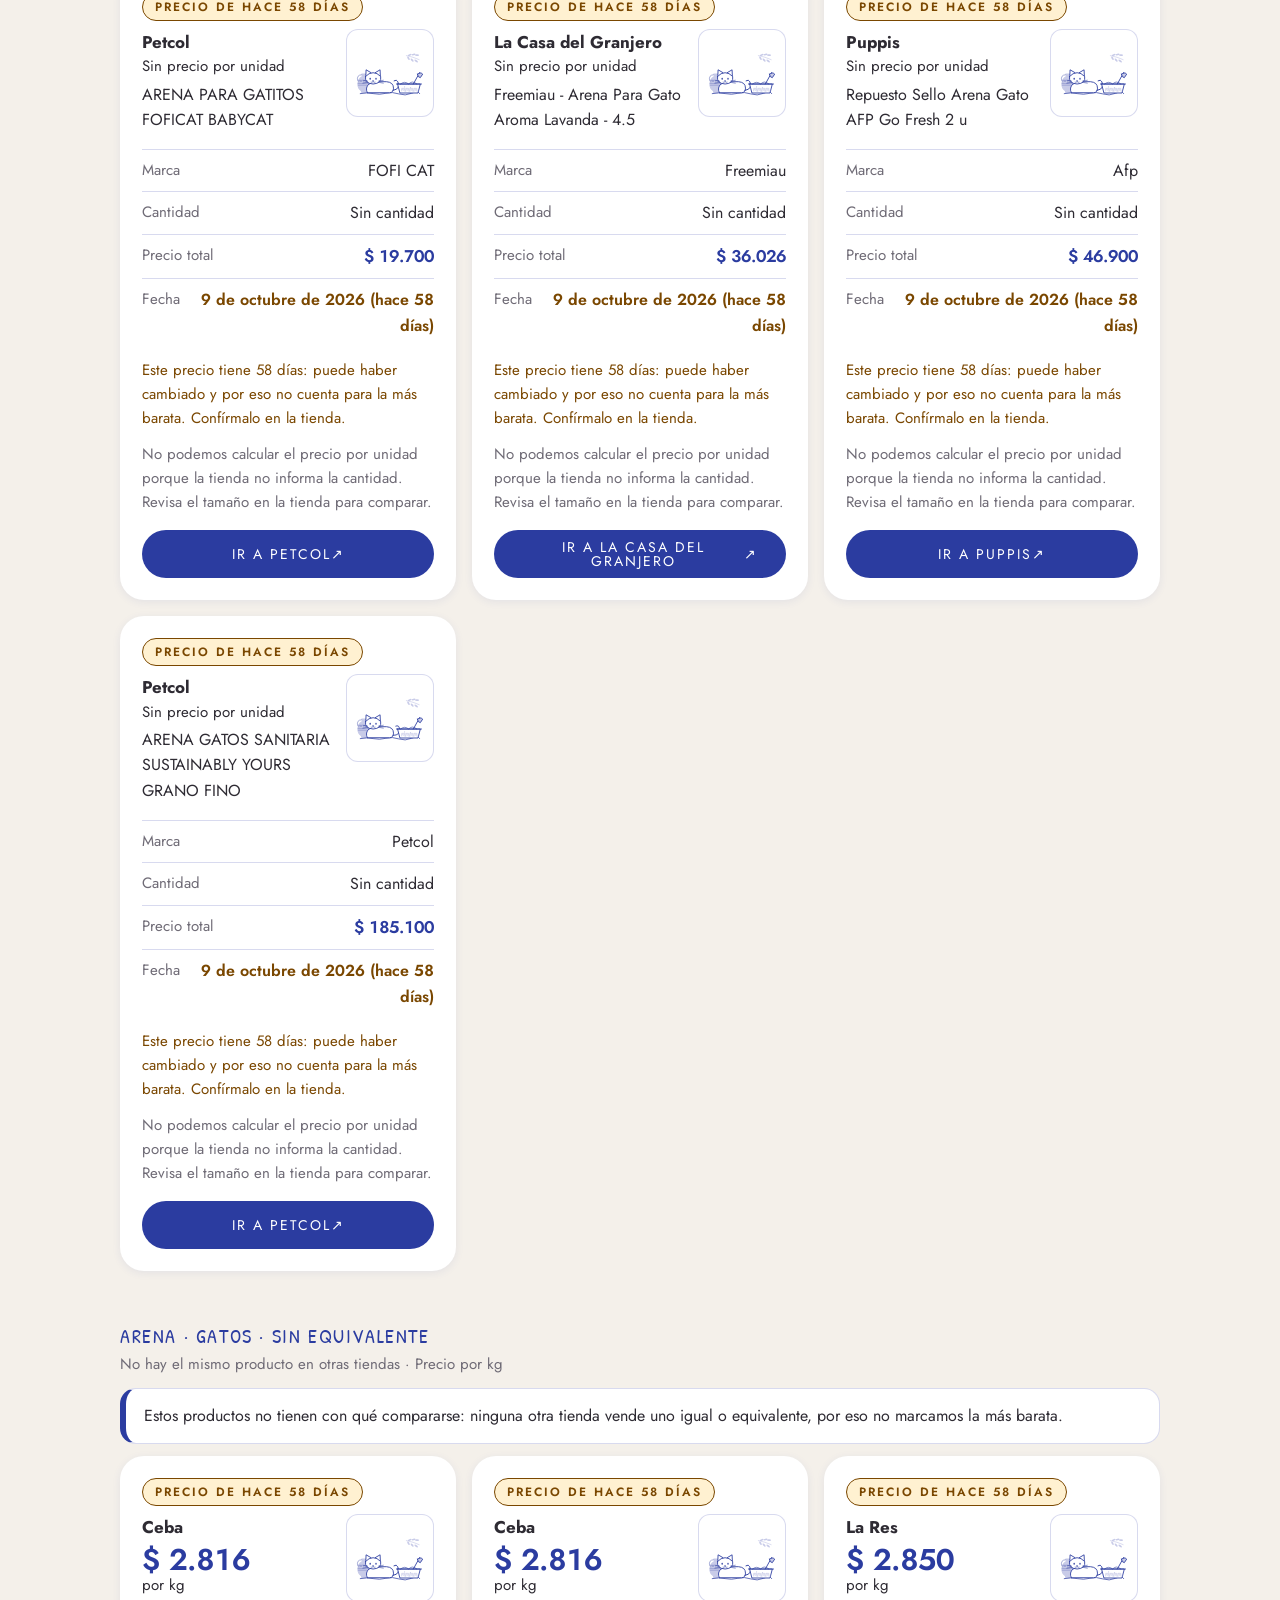
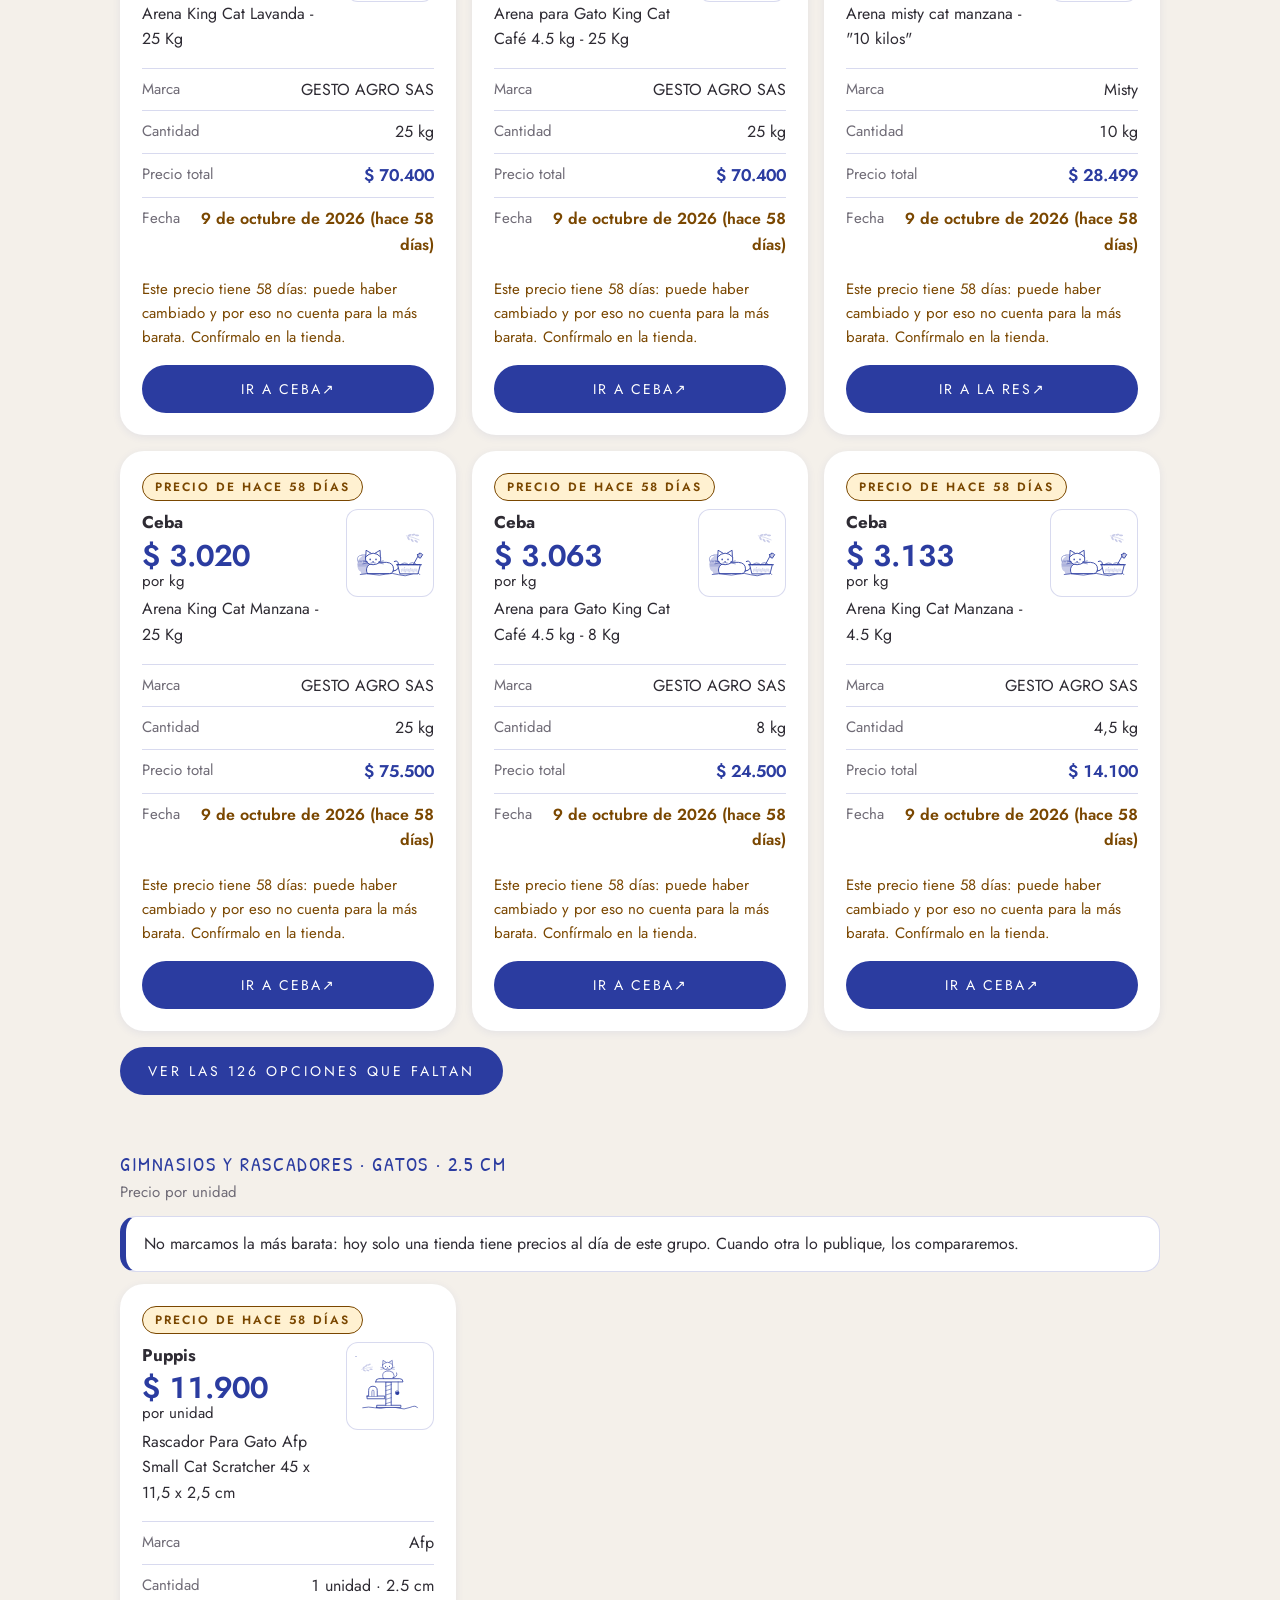
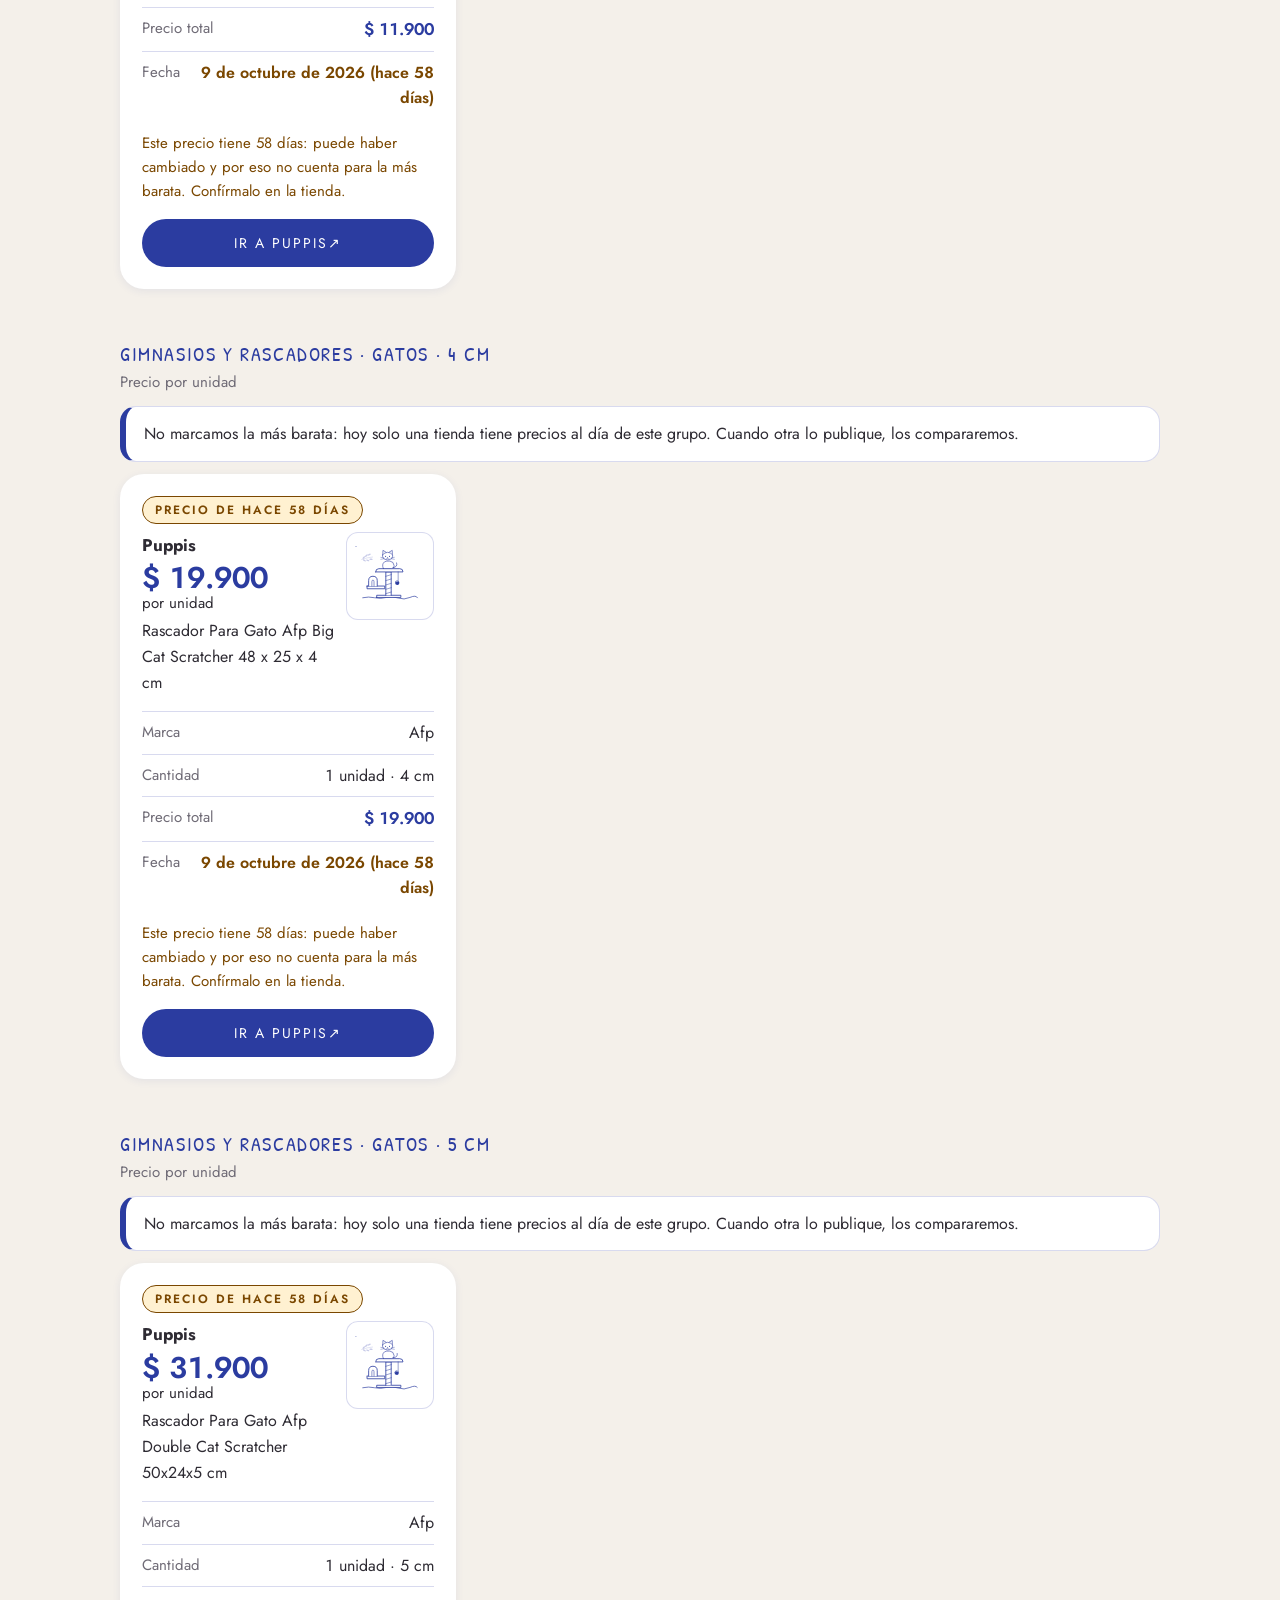
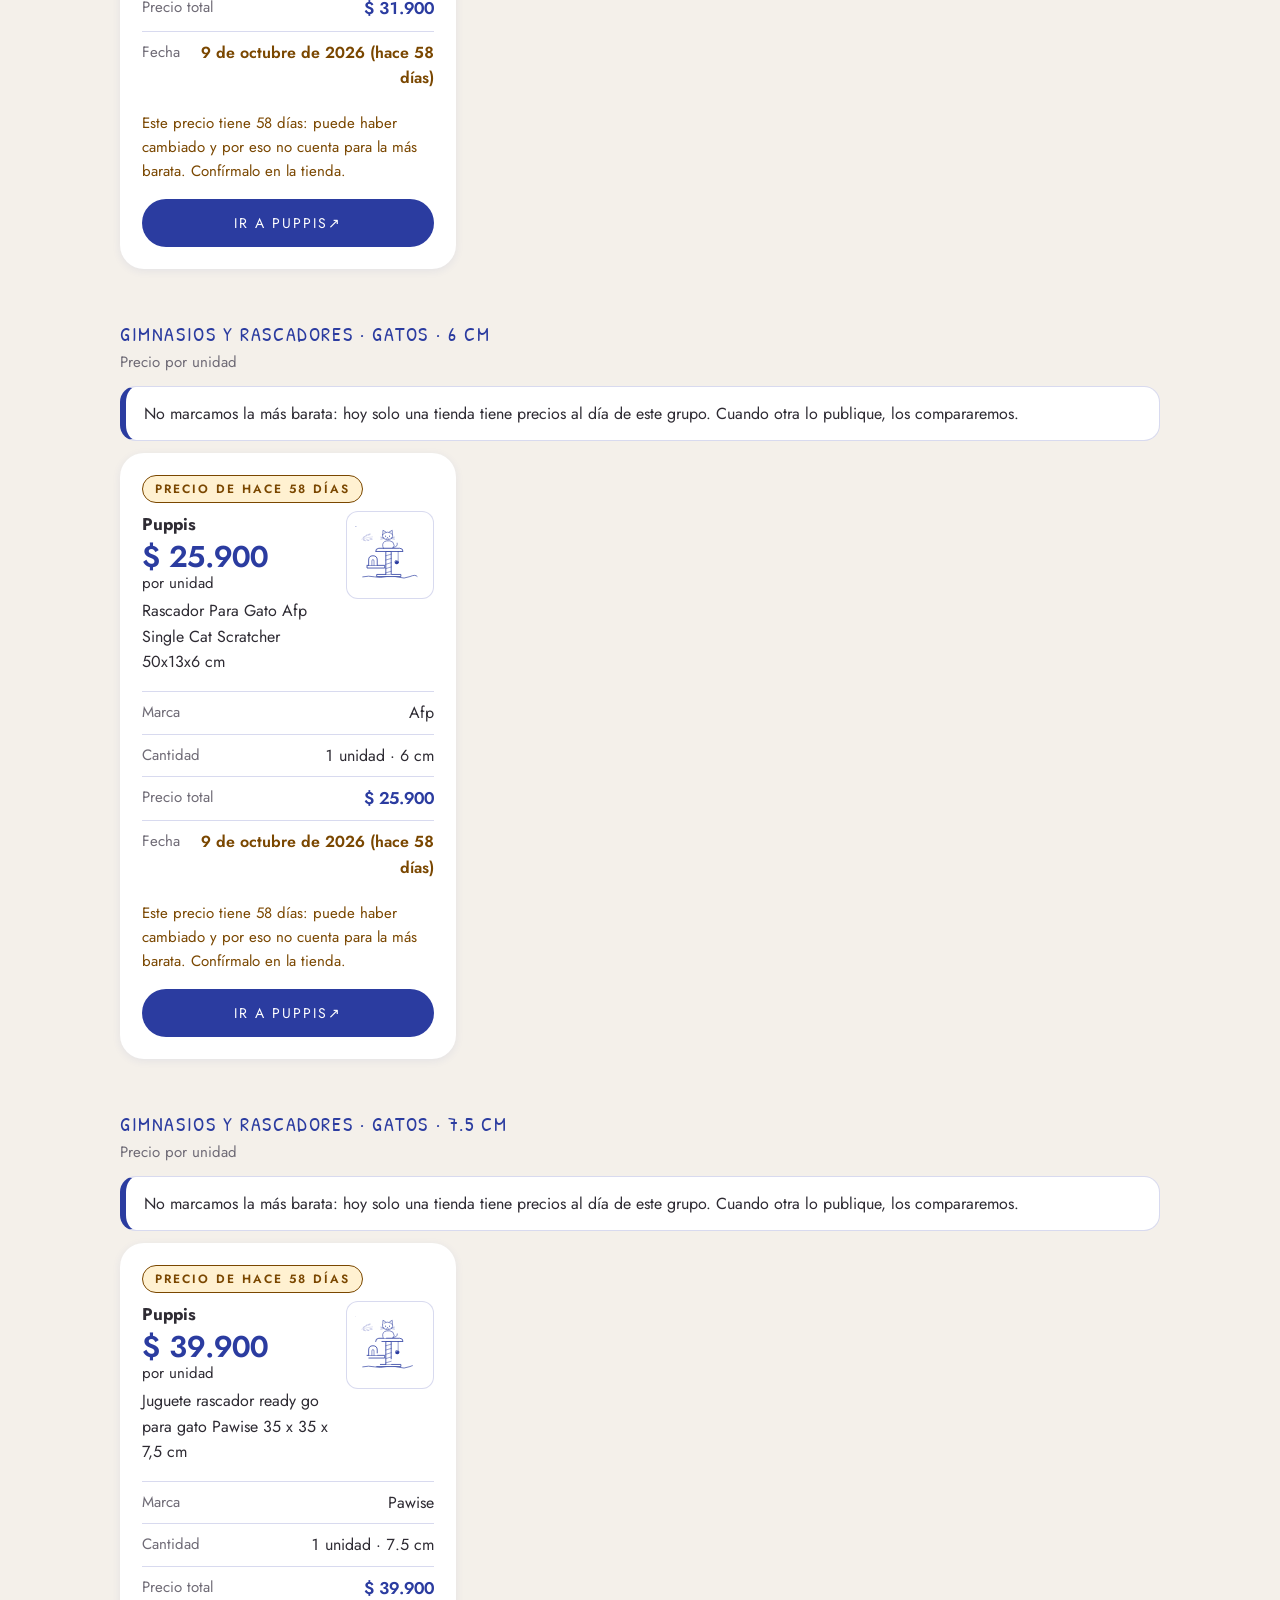
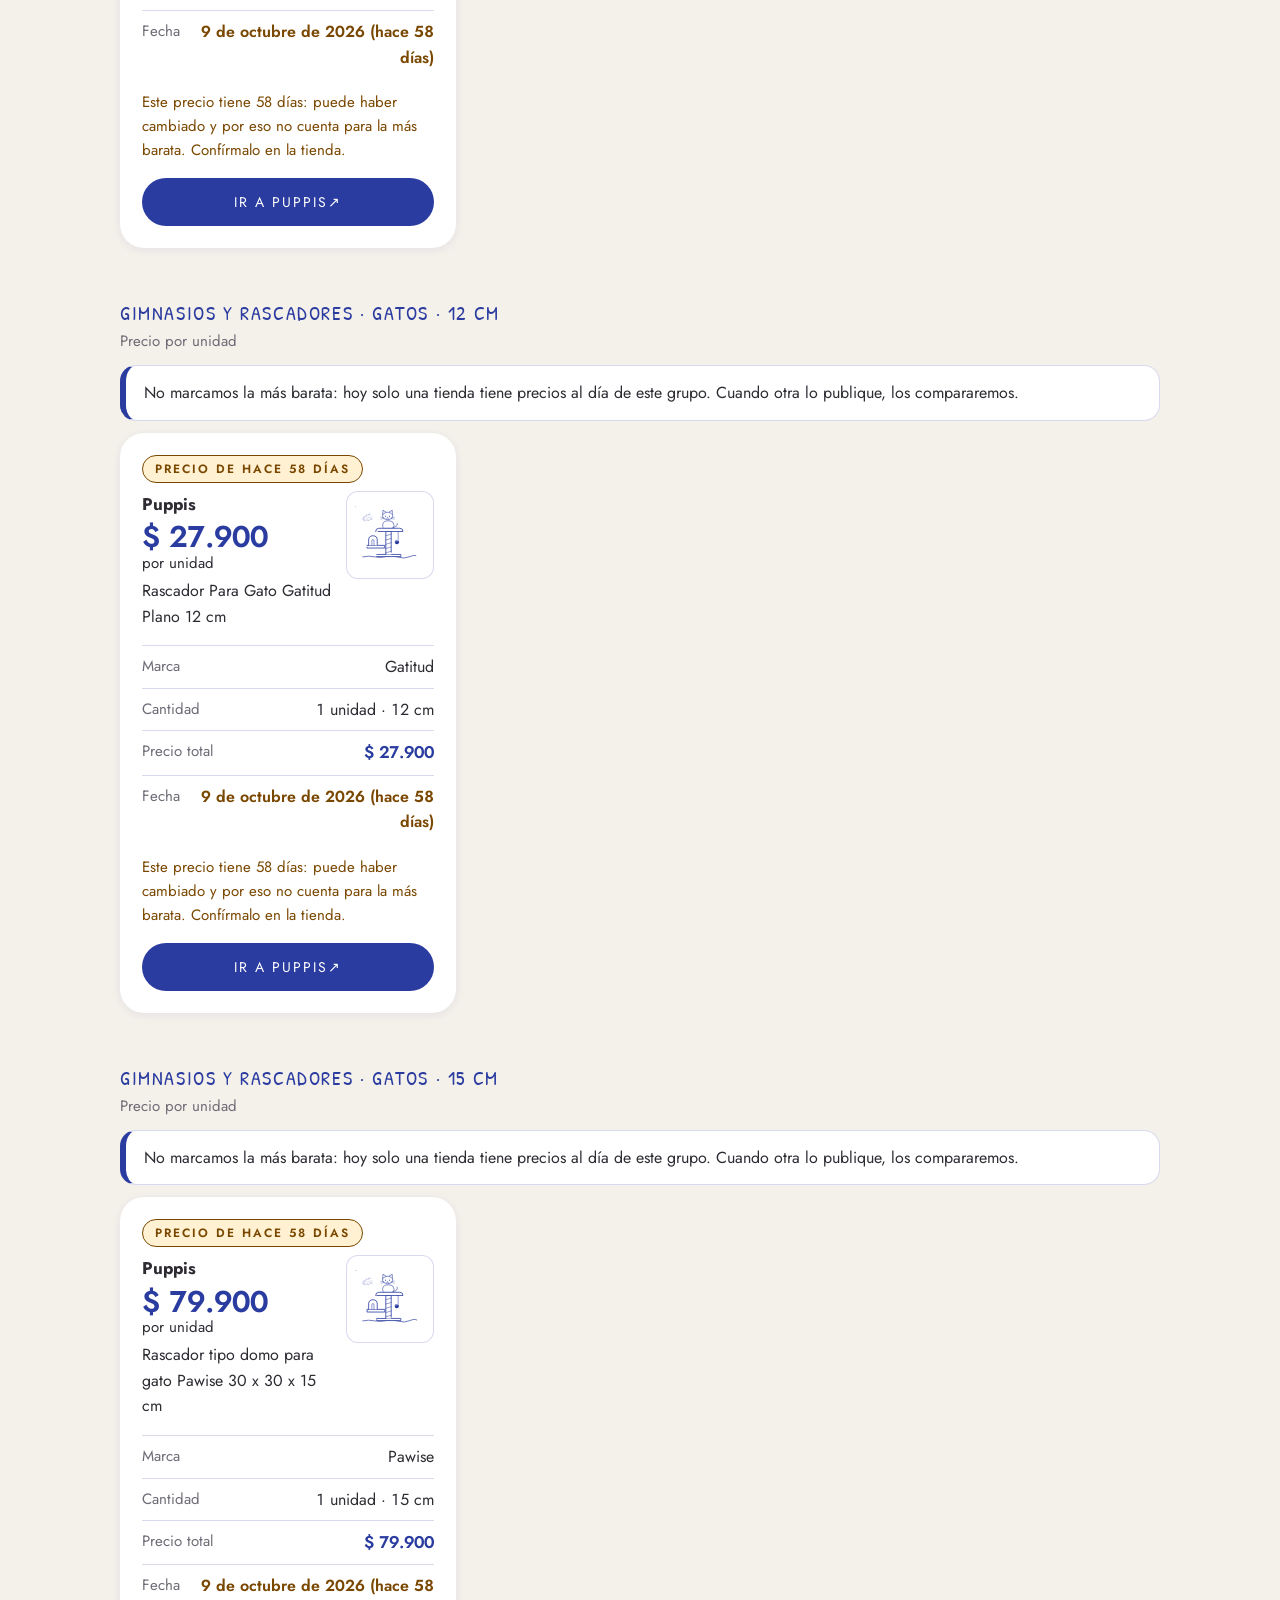
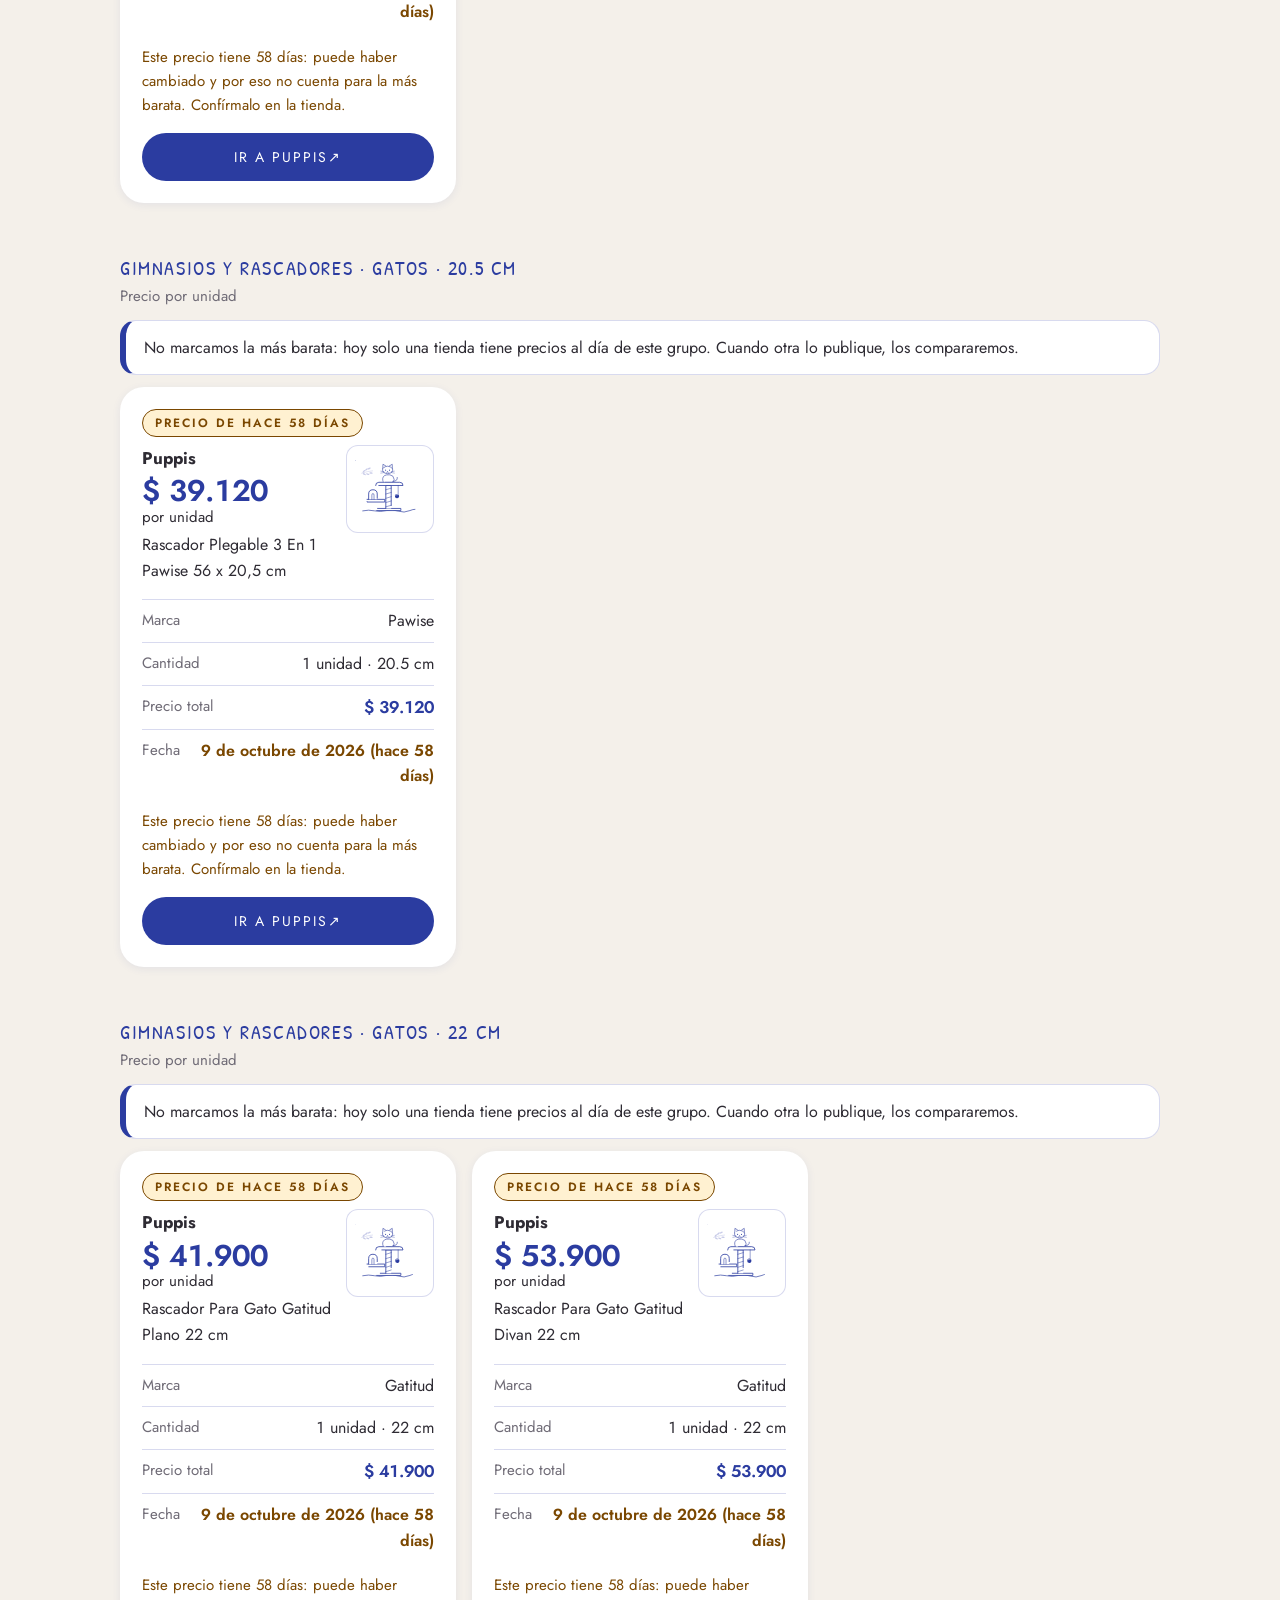
==== commit 38070b02: "Concentrado y rastreo, pie profesional, formulario de sugerencias y página Cómo funciona Co-Authored" ====
--- a/index.html
+++ b/index.html
@@ -3,7 +3,7 @@
 <head>
 <meta charset="utf-8">
 <meta name="viewport" content="width=device-width, initial-scale=1">
-<meta name="color-scheme" content="light dark">
+<meta name="color-scheme" content="light">
 <title>Mercado de las Huellas — Mismo producto. Menos pesos.</title>
 <meta name="description" content="Compara precios de productos y accesorios para gatos y perros entre tiendas de Colombia.">
 <script>
@@ -21,20 +21,21 @@
 <svg width="0" height="0" style="position:absolute" aria-hidden="true" focusable="false">
   <symbol id="olivo" viewBox="0 0 120 200"><path d="M60 196C58 140 66 80 84 6" fill="none" stroke="currentColor" stroke-width="3" stroke-linecap="round"/><g fill="currentColor"><ellipse cx="46" cy="160" rx="16" ry="6" transform="rotate(-35 46 160)"/><ellipse cx="74" cy="140" rx="16" ry="6" transform="rotate(35 74 140)"/><ellipse cx="48" cy="118" rx="16" ry="6" transform="rotate(-35 48 118)"/><ellipse cx="78" cy="98" rx="15" ry="6" transform="rotate(35 78 98)"/><ellipse cx="56" cy="76" rx="15" ry="6" transform="rotate(-35 56 76)"/><ellipse cx="86" cy="58" rx="14" ry="5.5" transform="rotate(35 86 58)"/><ellipse cx="68" cy="36" rx="13" ry="5" transform="rotate(-35 68 36)"/><ellipse cx="90" cy="20" rx="12" ry="5" transform="rotate(30 90 20)"/></g></symbol>
   <symbol id="casitas" viewBox="0 0 200 90"><g fill="currentColor"><path d="M4 88V46h46v42z"/><path d="M60 88V30h34v58z"/><path d="M104 88V52h50v36z"/><path d="M162 88V38h34v50z"/><path d="M60 30a17 17 0 0 1 34 0z"/><path d="M162 38a17 17 0 0 1 34 0z"/></g><g fill="var(--crema)"><path d="M18 88V70a6 6 0 0 1 12 0v18z"/><rect x="70" y="46" width="10" height="12" rx="5"/><rect x="120" y="62" width="10" height="12" rx="5"/><rect x="172" y="54" width="10" height="12" rx="5"/></g></symbol>
+  <symbol id="logo" viewBox="0 0 64 64"><path d="M9 60V30a23 23 0 0 1 46 0v30M5 60h54"/>
+<g stroke-width="2.2"><path d="M20 55C17 47 18 41 21 36L20 28l7 5q5-1.4 10 0l7-5-1 8c3 5 4 11 1 19-7 4-17 4-24 0Z"/><circle cx="25" cy="44" r="1.6" fill="currentColor" stroke="none"/><circle cx="39" cy="44" r="1.6" fill="currentColor" stroke="none"/><path d="M30 48.5h4l-2 2.2z" fill="currentColor" stroke-width="1.2"/><path d="M32 50.7v2M32 52.7q-2 1.6-4 .6M32 52.7q2 1.6 4 .6"/><path d="M20 49l-6 -1.5M20 52l-6 1.5M44 49l6-1.5M44 52l6 1.5" stroke-width="1.4"/></g></symbol>
   <symbol id="gato-camina" viewBox="0 0 64 40"><g fill="currentColor"><path d="M10 28c0-9 6-14 16-14h16c8 0 14 4 14 12v4H10z"/><path d="M48 14l2-9 6 7z"/><path d="M42 14l-2-9-6 7z" transform="translate(6 0)"/><path d="M10 28C4 26 2 20 5 15" fill="none" stroke="currentColor" stroke-width="3" stroke-linecap="round"/><rect x="14" y="30" width="5" height="9" rx="2.5"/><rect x="24" y="30" width="5" height="9" rx="2.5"/><rect x="40" y="30" width="5" height="9" rx="2.5"/><rect x="50" y="30" width="5" height="9" rx="2.5"/></g></symbol>
 </svg>
 
 
 <header class="nav">
   <div class="contenedor nav__fila">
-    <a class="marca" href="./"><svg class="logo" viewBox="0 0 64 64" fill="none" stroke="currentColor" stroke-width="2.6" stroke-linecap="round" stroke-linejoin="round" aria-hidden="true"><path d="M9 60V30a23 23 0 0 1 46 0v30M5 60h54"/>
-<g stroke-width="2.2"><path d="M20 55C17 47 18 41 21 36L20 28l7 5q5-1.4 10 0l7-5-1 8c3 5 4 11 1 19-7 4-17 4-24 0Z"/><circle cx="25" cy="44" r="1.6" fill="currentColor" stroke="none"/><circle cx="39" cy="44" r="1.6" fill="currentColor" stroke="none"/><path d="M30 48.5h4l-2 2.2z" fill="currentColor" stroke-width="1.2"/><path d="M32 50.7v2M32 52.7q-2 1.6-4 .6M32 52.7q2 1.6 4 .6"/><path d="M20 49l-6 -1.5M20 52l-6 1.5M44 49l6-1.5M44 52l6 1.5" stroke-width="1.4"/></g></svg><b>Mercado de las Huellas</b></a>
+    <a class="marca" href="./"><svg class="logo" viewBox="0 0 64 64" fill="none" stroke="currentColor" stroke-width="2.6" stroke-linecap="round" stroke-linejoin="round" aria-hidden="true"><use href="#logo"/></svg><b>Mercado de las Huellas</b></a>
     <div class="nav__acciones">
       <button class="icono-boton" id="tema" type="button" role="switch" aria-checked="false" aria-label="Modo oscuro">
         <svg class="icono-luna" viewBox="0 0 24 24" aria-hidden="true"><path d="M20 14.5A8.5 8.5 0 0 1 9.5 4 8.5 8.5 0 1 0 20 14.5Z"/></svg>
         <svg class="icono-sol" viewBox="0 0 24 24" aria-hidden="true"><circle cx="12" cy="12" r="4.5"/><path d="M12 2.5v2.5M12 19v2.5M2.5 12H5M19 12h2.5M5.3 5.3l1.8 1.8M16.9 16.9l1.8 1.8M5.3 18.7l1.8-1.8M16.9 7.1l1.8-1.8"/></svg>
       </button>
-      <a class="icono-boton" id="instagram" target="_blank" rel="noopener">
+      <a class="icono-boton" data-instagram target="_blank" rel="noopener">
         <svg viewBox="0 0 24 24" aria-hidden="true"><rect x="3.5" y="3.5" width="17" height="17" rx="5"/><circle cx="12" cy="12" r="4"/><circle cx="17.2" cy="6.8" r=".6"/></svg>
         <span class="solo-lectores">Instagram de Mercado de las Huellas (se abre en una pestaña nueva)</span>
       </a>
@@ -68,7 +69,7 @@
 <p class="solo-lectores" id="anuncio" role="status" aria-live="polite"></p>
 
 <main>
-  <section class="seccion seccion--filtros" aria-label="Filtros">
+  <section class="seccion seccion--filtros" id="filtros" aria-label="Filtros">
     <svg class="deco deco--olivo deco--der" aria-hidden="true"><use href="#olivo"/></svg>
     <div class="contenedor">
       <div class="tarjeta filtros">
@@ -81,6 +82,14 @@
           <div class="chips-envoltorio" id="envoltorio-categoria">
             <button class="flecha flecha--ant" type="button" tabindex="-1" aria-hidden="true" hidden>‹</button>
             <div class="chips" id="chips-categoria"></div>
+            <button class="flecha flecha--sig" type="button" tabindex="-1" aria-hidden="true" hidden>›</button>
+          </div>
+        </div>
+        <div class="filtro" role="group" aria-labelledby="t-marca" id="filtro-marca" hidden>
+          <h2 class="filtro__titulo" id="t-marca">¿De qué marca?</h2>
+          <div class="chips-envoltorio" id="envoltorio-marca">
+            <button class="flecha flecha--ant" type="button" tabindex="-1" aria-hidden="true" hidden>‹</button>
+            <div class="chips" id="chips-marca"></div>
             <button class="flecha flecha--sig" type="button" tabindex="-1" aria-hidden="true" hidden>›</button>
           </div>
         </div>
@@ -111,13 +120,31 @@
 
 <footer class="pie">
   <div class="contenedor">
-    <p class="etiqueta pie__nombre">Mercado de las Huellas</p>
-    <p id="pie-fecha"></p>
-    <p>Mercado de las Huellas compara precios; no reemplaza la recomendación de tu veterinario.</p>
+    <a class="pie__marca" href="./"><svg class="logo" viewBox="0 0 64 64" fill="none" stroke="currentColor" stroke-width="2.6" stroke-linecap="round" stroke-linejoin="round" aria-hidden="true"><use href="#logo"/></svg><b>Mercado de las Huellas</b></a>
+    <p class="pie__frase">Mismo producto. Menos pesos.</p>
+    <div class="pie__columnas">
+      <nav aria-labelledby="pie-explora"><h2 class="pie__titulo" id="pie-explora">Explora</h2><ul><li><a href="./?categoria=arena#filtros" data-categoria="arena">Arena</a></li><li><a href="./?categoria=concentrado#filtros" data-categoria="concentrado">Concentrado</a></li><li><a href="./?categoria=rascadores#filtros" data-categoria="rascadores">Gimnasios y rascadores</a></li><li><a href="./?categoria=fuentes-comederos#filtros" data-categoria="fuentes-comederos">Fuentes y comederos</a></li><li><a href="./?categoria=arneses-correas#filtros" data-categoria="arneses-correas">Arneses y correas</a></li><li><a href="./?categoria=juguetes#filtros" data-categoria="juguetes">Juguetes interactivos</a></li><li><a href="./?categoria=camas#filtros" data-categoria="camas">Camas</a></li><li><a href="./?categoria=shampoo-panos#filtros" data-categoria="shampoo-panos">Shampoo y paños</a></li><li><a href="./?categoria=transportadores#filtros" data-categoria="transportadores">Bolsos transportadores</a></li><li><a href="./?categoria=rastreo#filtros" data-categoria="rastreo">Rastreo e identificación</a></li></ul></nav>
+      <nav aria-labelledby="pie-quien"><h2 class="pie__titulo" id="pie-quien">Para quién</h2><ul>
+        <li><a href="./?especie=gato#filtros" data-especie="gato">Gatos</a></li>
+        <li><a href="./?especie=perro#filtros" data-especie="perro">Perros</a></li>
+        <li><a href="./?especie=ambos#filtros" data-especie="ambos">Para los dos</a></li></ul></nav>
+      <nav aria-labelledby="pie-ayuda"><h2 class="pie__titulo" id="pie-ayuda">Ayuda</h2><ul>
+        <li><a class="boton boton--pie" href="./?sugerir=1" data-sugerir>Sugiere un producto</a></li>
+        <li><a href="como-funciona.html#como-comparamos">Cómo comparamos los precios</a></li></ul></nav>
+      <nav aria-labelledby="pie-sigue"><h2 class="pie__titulo" id="pie-sigue">Síguenos</h2><ul>
+        <li><a data-instagram target="_blank" rel="noopener">Instagram<span class="solo-lectores"> (se abre en una pestaña nueva)</span></a></li></ul></nav>
+    </div>
+    <div class="pie__base">
+      <p>© 2026 Mercado de las Huellas</p>
+      <p>Mercado de las Huellas compara precios; no reemplaza la recomendación de tu veterinario.</p>
+      <p><a href="como-funciona.html">Cómo funciona y privacidad</a></p>
+      <p id="pie-fecha"></p>
+    </div>
   </div>
 </footer>
 
 <script src="assets/js/logica.js"></script>
+<script src="assets/js/comun.js"></script>
 <script src="assets/js/app.js"></script>
 </body>
 </html>
--- a/assets/css/marca.css
+++ b/assets/css/marca.css
@@ -1,23 +1,23 @@
 /* Mercado de las Huellas — estilos de marca. Ver BRAND.md */
 :root {
-  /* Sigue el sistema; [data-tema] lo fija el interruptor. Cada color: light-dark(claro, oscuro). */
-  color-scheme: light dark;
-  --crema: light-dark(#F4F0EA, #0F1330);
-  --blanco: light-dark(#FFFFFF, #1A2052);
-  --azul: light-dark(#2B3CA0, #A9B6FF);
-  --sobre-azul: light-dark(#FFFFFF, #0F1330);
-  --azul-hover: light-dark(#22308a, #C4CDFF);
-  --texto: light-dark(#2E2B33, #ECEBF2);
+  /* Abre en claro; [data-tema="oscuro"] lo fija el interruptor. Cada color: light-dark(claro, oscuro). */
+  color-scheme: light;
+  --crema: light-dark(#F4F0EA, #141A44);
+  --blanco: light-dark(#FFFFFF, #1B2257);
+  --azul: light-dark(#2B3CA0, #AEB8F6);
+  --sobre-azul: light-dark(#FFFFFF, #141A44);
+  --azul-hover: light-dark(#22308a, #C9D0FA);
+  --texto: light-dark(#2E2B33, #F4F0EA);
   --gris: light-dark(#6F6B76, #B4B1C2);
   --lavanda: light-dark(#C8CBE8, #3A4382);
-  --linea: light-dark(rgba(200, 203, 232, .7), rgba(169, 182, 255, .22));
-  --oliva: light-dark(#4F5B17, #BCCE6C);
+  --linea: light-dark(rgba(200, 203, 232, .7), rgba(174, 184, 246, .22));
+  --oliva: light-dark(#4F5B17, #A9B56B);
   --oliva-fondo: light-dark(#EEF2DC, #2A3114);
   --ambar: light-dark(#7A4700, #F2B84B);
   --ambar-fondo: light-dark(#FFF1D1, #3A2A0A);
   --terracota: light-dark(#A23D24, #F4A08A);
   --terracota-fondo: light-dark(#FBE9E4, #3E1D17);
-  --pie: light-dark(#2B3CA0, #1F2766);
+  --pie: light-dark(#2B3CA0, #1B2257);
   --radio: 24px;
   --sombra: light-dark(0 6px 24px rgba(43, 60, 160, .10), 0 6px 24px rgba(0, 0, 0, .35));
   --f-titulo: "Patrick Hand", "Segoe Print", "Comic Sans MS", cursive;
@@ -160,7 +160,7 @@
 .voz th { font-weight: 600; width: 36%; }
 
 /* Pie */
-.pie { position: relative; background: var(--pie); color: #fff; margin-top: 48px; padding: 24px 0 40px; }
+.pie { position: relative; background: var(--pie); color: #fff; margin-top: 56px; padding: 32px 0 32px; }
 .pie::before {
   content: ""; position: absolute; left: 0; right: 0; top: -39px; height: 40px;
   background: var(--pie);
@@ -169,8 +169,22 @@
 }
 .pie a { color: #fff; }
 .pie p { margin: 0 0 8px; }
+.pie__marca { display: inline-flex; align-items: center; gap: 10px; min-height: 44px; text-decoration: none; }
+.pie__marca .logo { width: 56px; height: 56px; color: #fff; }
+.pie__marca b { font: 400 1.5rem/1.1 var(--f-titulo); text-transform: uppercase; letter-spacing: .08em; color: #fff; }
+.pie__frase { margin: 0 0 8px; opacity: .85; }
+.pie__columnas { display: grid; grid-template-columns: minmax(0, 1fr); gap: 28px; margin: 24px 0 28px; }
+.pie__titulo, .pie h2.pie__titulo { font: 400 .8125rem/1.4 var(--f-texto); text-transform: uppercase; letter-spacing: 4px; color: #fff; margin: 0 0 10px; opacity: .8; }
+.pie h2.pie__titulo::after { display: none; }
+.pie ul { list-style: none; margin: 0; padding: 0; display: grid; gap: 2px; }
+.pie li a { display: inline-flex; align-items: center; min-height: 44px; }
+.pie__base { border-top: 1px solid rgba(255, 255, 255, .25); padding-top: 20px; display: grid; gap: 4px; font-size: .9375rem; }
+.pie__base p { margin: 0; }
+.boton--pie { background: #fff; color: #2B3CA0; min-height: 48px; text-align: center; letter-spacing: 2px; }
+.boton--pie:hover { background: #F4F0EA; }
 
 @media (min-width: 720px) {
+  .pie__columnas { grid-template-columns: 1.3fr .9fr 1.2fr .9fr; gap: 32px; }
   .hero { grid-template-columns: minmax(0, 1.1fr) minmax(0, 1fr); }
   .rejilla--2 { grid-template-columns: repeat(2, minmax(0, 1fr)); }
   .rejilla--4, .rejilla--4.galeria { grid-template-columns: repeat(4, minmax(0, 1fr)); }
--- a/assets/css/app.css
+++ b/assets/css/app.css
@@ -39,7 +39,6 @@
 
 .etiqueta { margin: 0 0 4px; }
 .chip { font-size: 1rem; }
-.pie__nombre { color: #fff; }
 
 /* Avisos: informan qué pasó, por qué y qué hacer */
 .aviso {
@@ -51,7 +50,7 @@
 .aviso--info { border-left-color: var(--azul); }
 .aviso--ambar { background: var(--ambar-fondo); border-color: var(--ambar); color: var(--ambar); }
 .aviso--error { background: var(--terracota-fondo); border-color: var(--terracota); color: var(--terracota); }
-.aviso--ok { border-left-color: var(--oliva); }
+.aviso--ok { border-left-color: var(--azul); }
 .aviso .boton { min-height: 44px; padding: 0 20px; }
 .aviso--ambar .boton, .aviso--error .boton { background: transparent; color: inherit; border: 2px solid currentColor; }
 .avisos-rejilla { display: grid; gap: 12px; margin-bottom: 8px; }
@@ -206,3 +205,52 @@
   .producto, .chips-envoltorio::before, .chips-envoltorio::after { transition: none; }
   .producto:hover, .producto:focus-within { transform: none; }
 }
+
+/* Filtro de marca: aparece solo dentro de Concentrado */
+#chips-marca { flex-wrap: nowrap; }
+@media (min-width: 720px) { #chips-marca { flex-wrap: wrap; overflow: visible; } }
+
+/* Botones suaves */
+.boton--suave { background: transparent; color: var(--azul); border: 2px solid var(--azul); }
+.boton--suave:hover { background: var(--blanco); }
+
+/* Vacío: invitación a sugerir */
+.estado__sugerir { margin-top: 20px; padding-top: 16px; border-top: 1px solid var(--linea); }
+.estado__sugerir p { margin: 0 auto 12px; font-weight: 600; }
+
+/* Formulario «Sugiere un producto» */
+.sugerir {
+  width: min(100% - 24px, 560px); max-height: calc(100dvh - 24px); margin: auto; padding: 0; border: 0; border-radius: var(--radio);
+  background: var(--blanco); color: var(--texto); box-shadow: 0 24px 64px rgba(20, 26, 68, .45); overflow: auto;
+}
+.sugerir::backdrop { background: rgba(20, 26, 68, .6); }
+.sugerir__cuerpo { padding: 28px 22px 24px; }
+.sugerir__cerrar { position: absolute; top: 8px; right: 8px; font-size: 1.75rem; line-height: 1; }
+.sugerir h2 { margin-top: 0; padding-right: 40px; }
+.sugerir__form { display: grid; gap: 20px; }
+.sugerir fieldset { border: 0; padding: 0; margin: 0; min-width: 0; }
+.sugerir legend, .campo label { font-weight: 600; padding: 0; margin-bottom: 6px; display: block; }
+.opciones { display: grid; gap: 8px; }
+.opcion { display: flex; align-items: center; gap: 12px; min-height: 48px; padding: 6px 14px; border: 2px solid var(--linea); border-radius: 16px; cursor: pointer; }
+.opcion:has(input:checked) { border-color: var(--azul); background: var(--crema); }
+.opcion:has(input:focus-visible) { outline: 3px solid var(--azul); outline-offset: 2px; }
+.opcion input { width: 20px; height: 20px; accent-color: var(--azul); flex: none; }
+.campo { display: grid; gap: 4px; }
+.sugerir textarea, .sugerir input[type="url"], .sugerir select {
+  width: 100%; min-height: 48px; padding: 10px 16px; border: 2px solid var(--azul); border-radius: 16px;
+  background: var(--crema); color: var(--texto); font: 400 1rem/1.5 var(--f-texto);
+}
+.sugerir textarea { resize: vertical; min-height: 120px; }
+.cuenta { margin: 0; text-align: right; }
+.sugerir .botones { display: flex; flex-wrap: wrap; gap: 10px; }
+.trampa { position: absolute; left: -9999px; width: 1px; height: 1px; overflow: hidden; }
+.sugerir .aviso { margin: 0; }
+
+/* Páginas de texto (cómo funciona) */
+.portada--texto .portada__fila { grid-template-columns: minmax(0, 1fr); }
+.seccion--texto { padding: 12px 0; }
+.contenedor--texto { max-width: 720px; }
+.seccion--texto .tarjeta { padding: 24px 22px; }
+.seccion--texto h2 { margin-top: 0; }
+.seccion--texto p { max-width: 62ch; }
+@media (min-width: 720px) { .portada--texto .portada__fila { grid-template-columns: minmax(0, 1.2fr) minmax(0, 1fr); } }
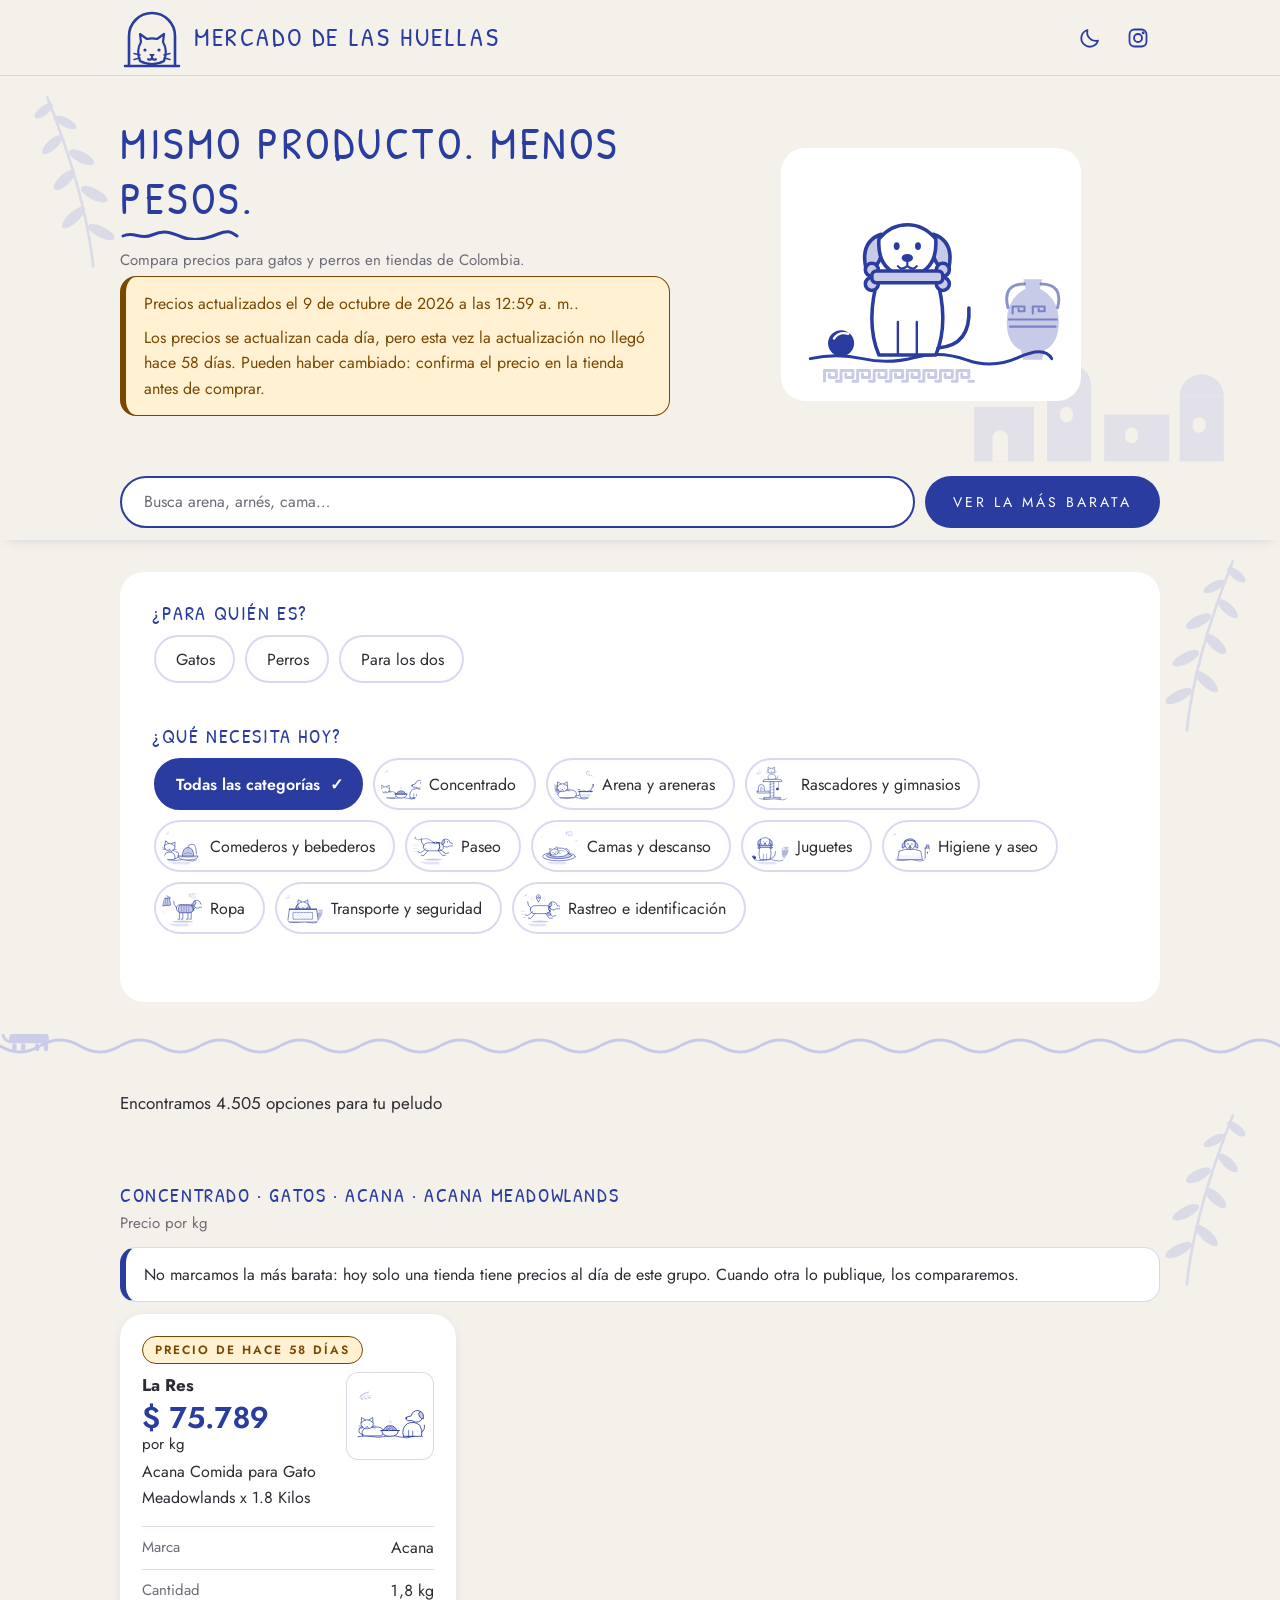
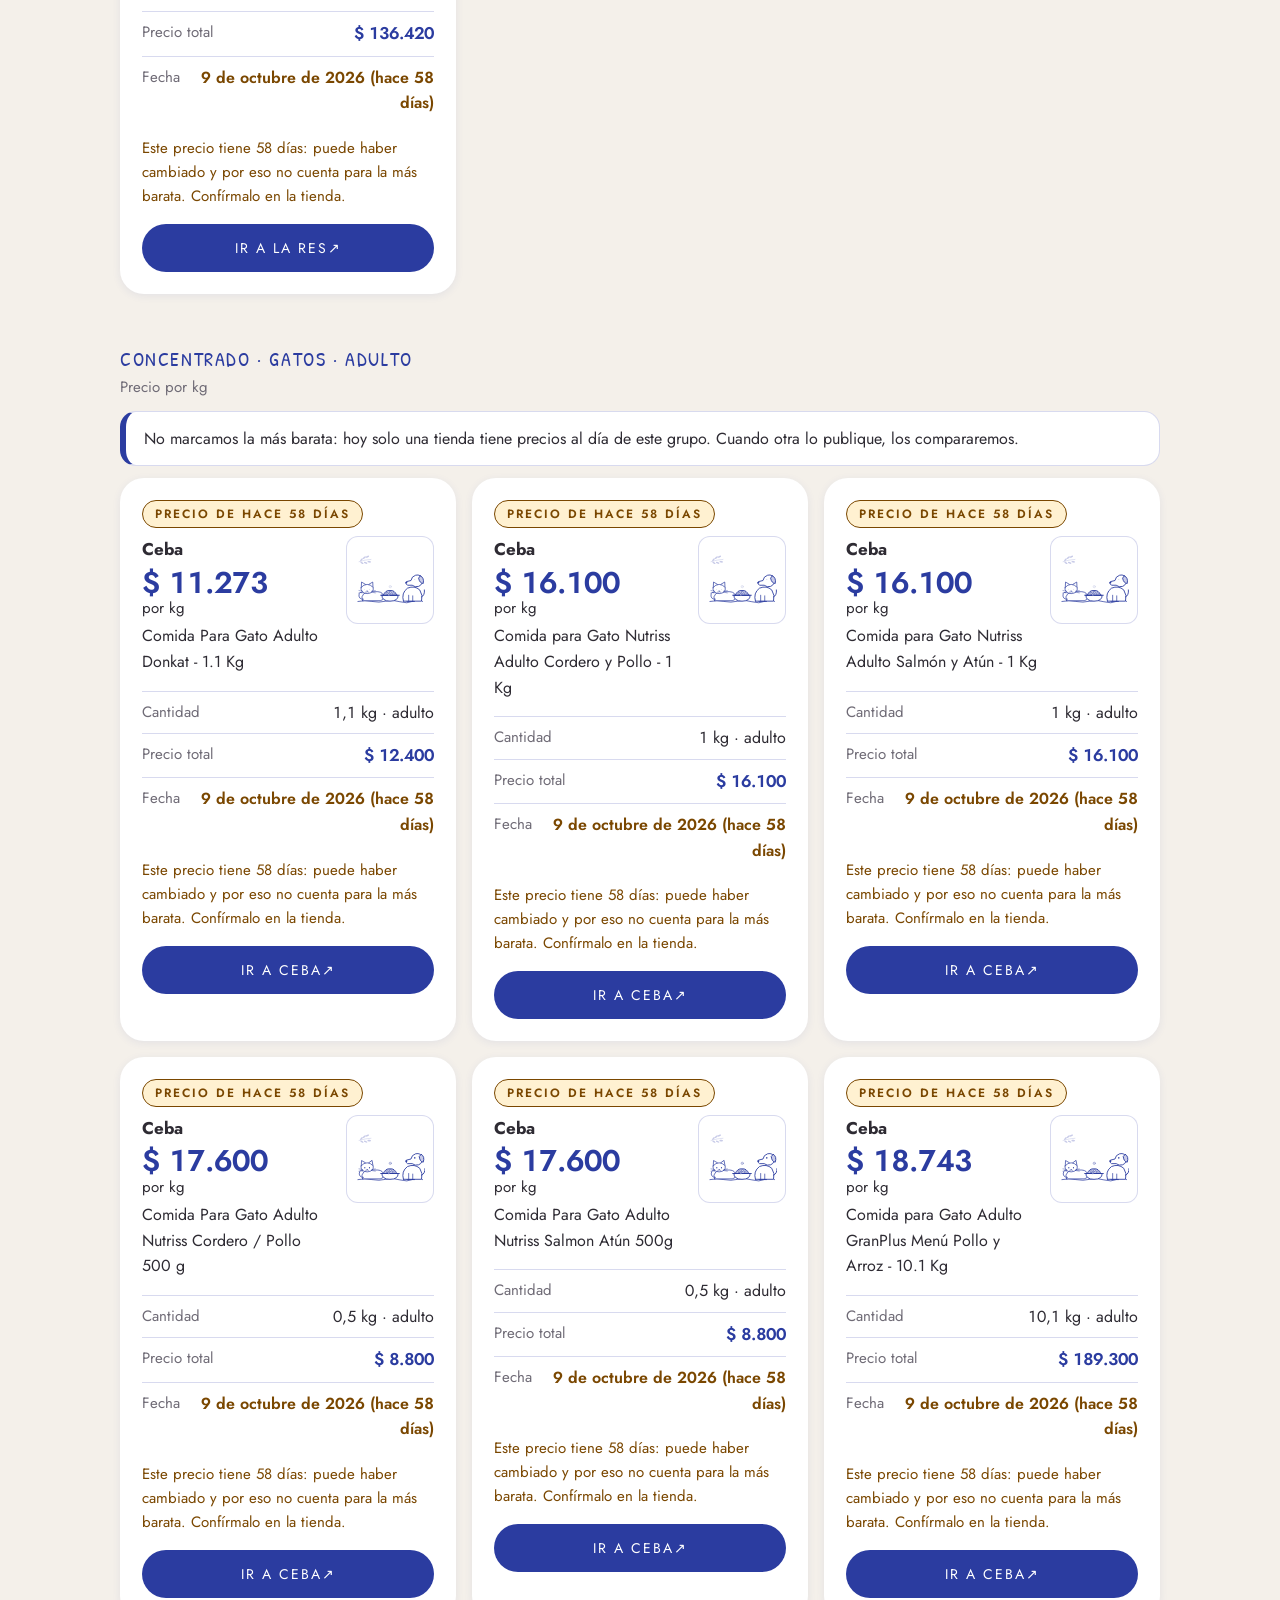
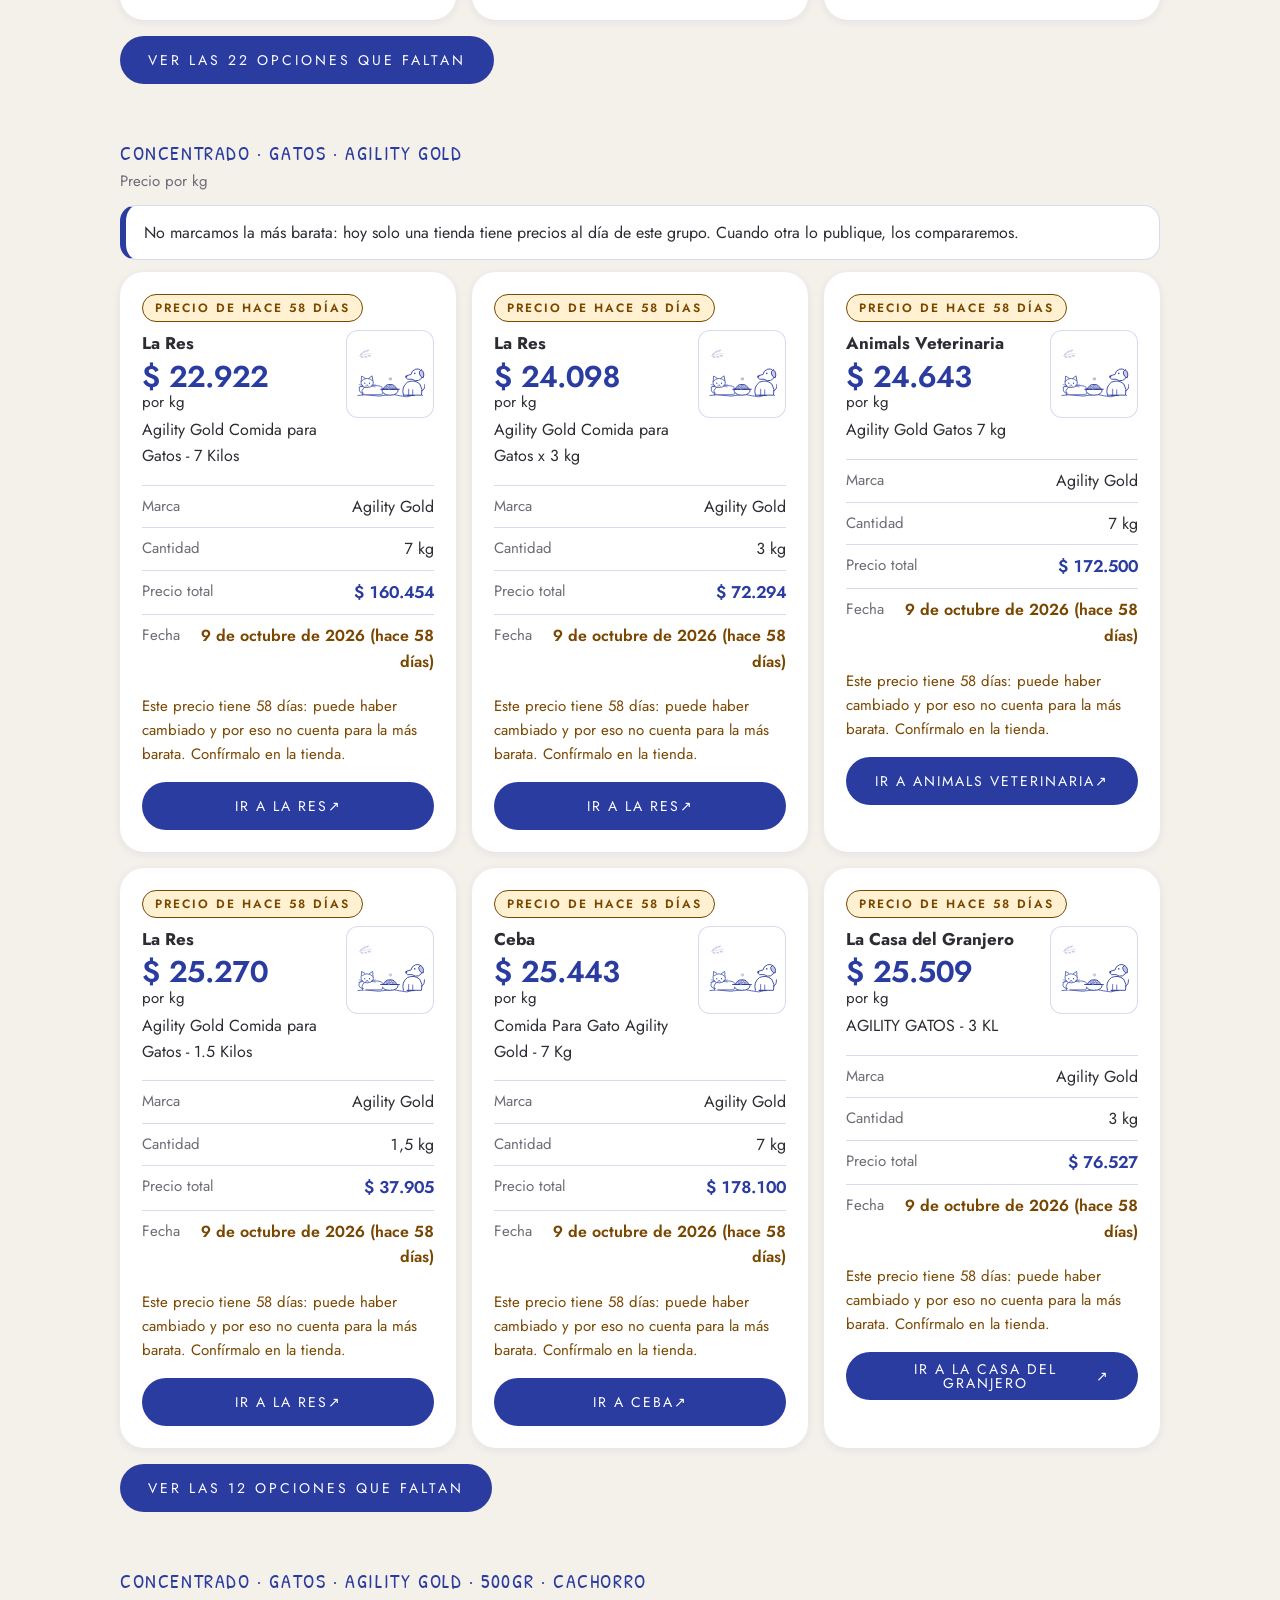
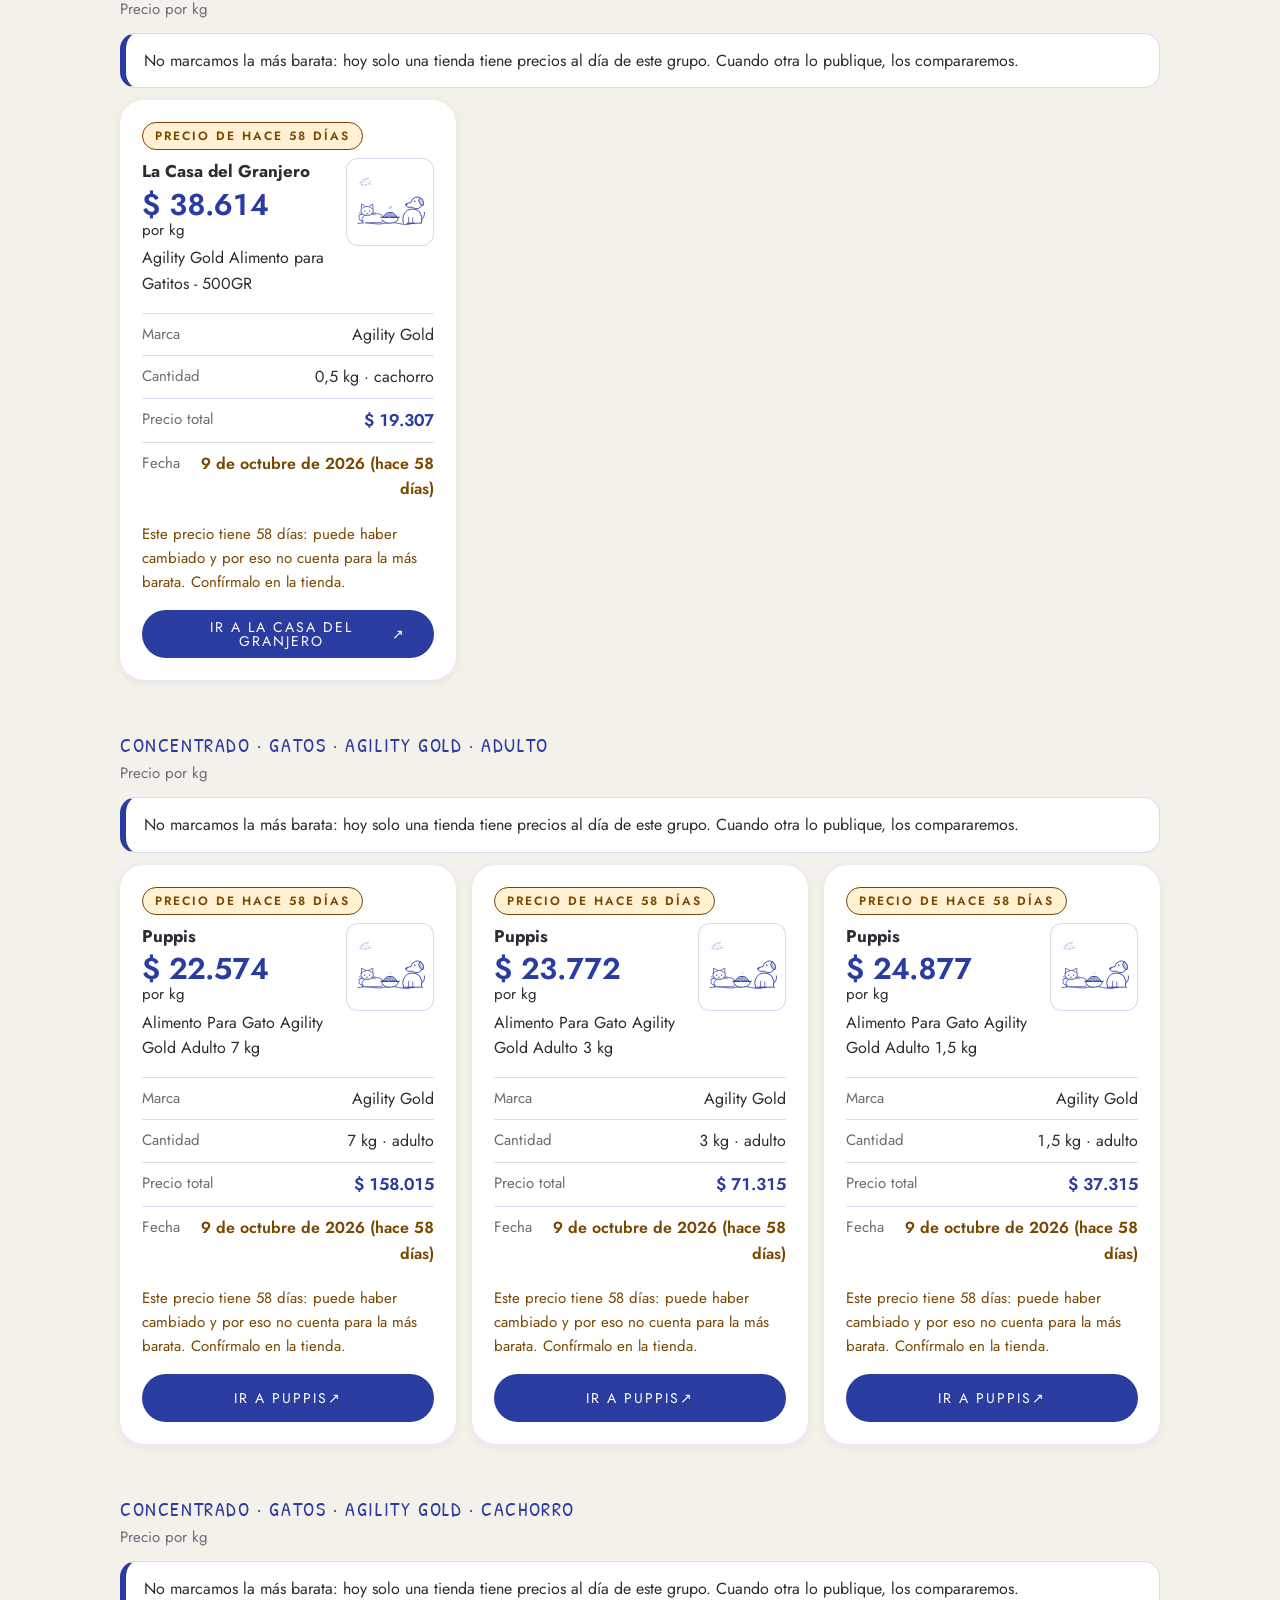
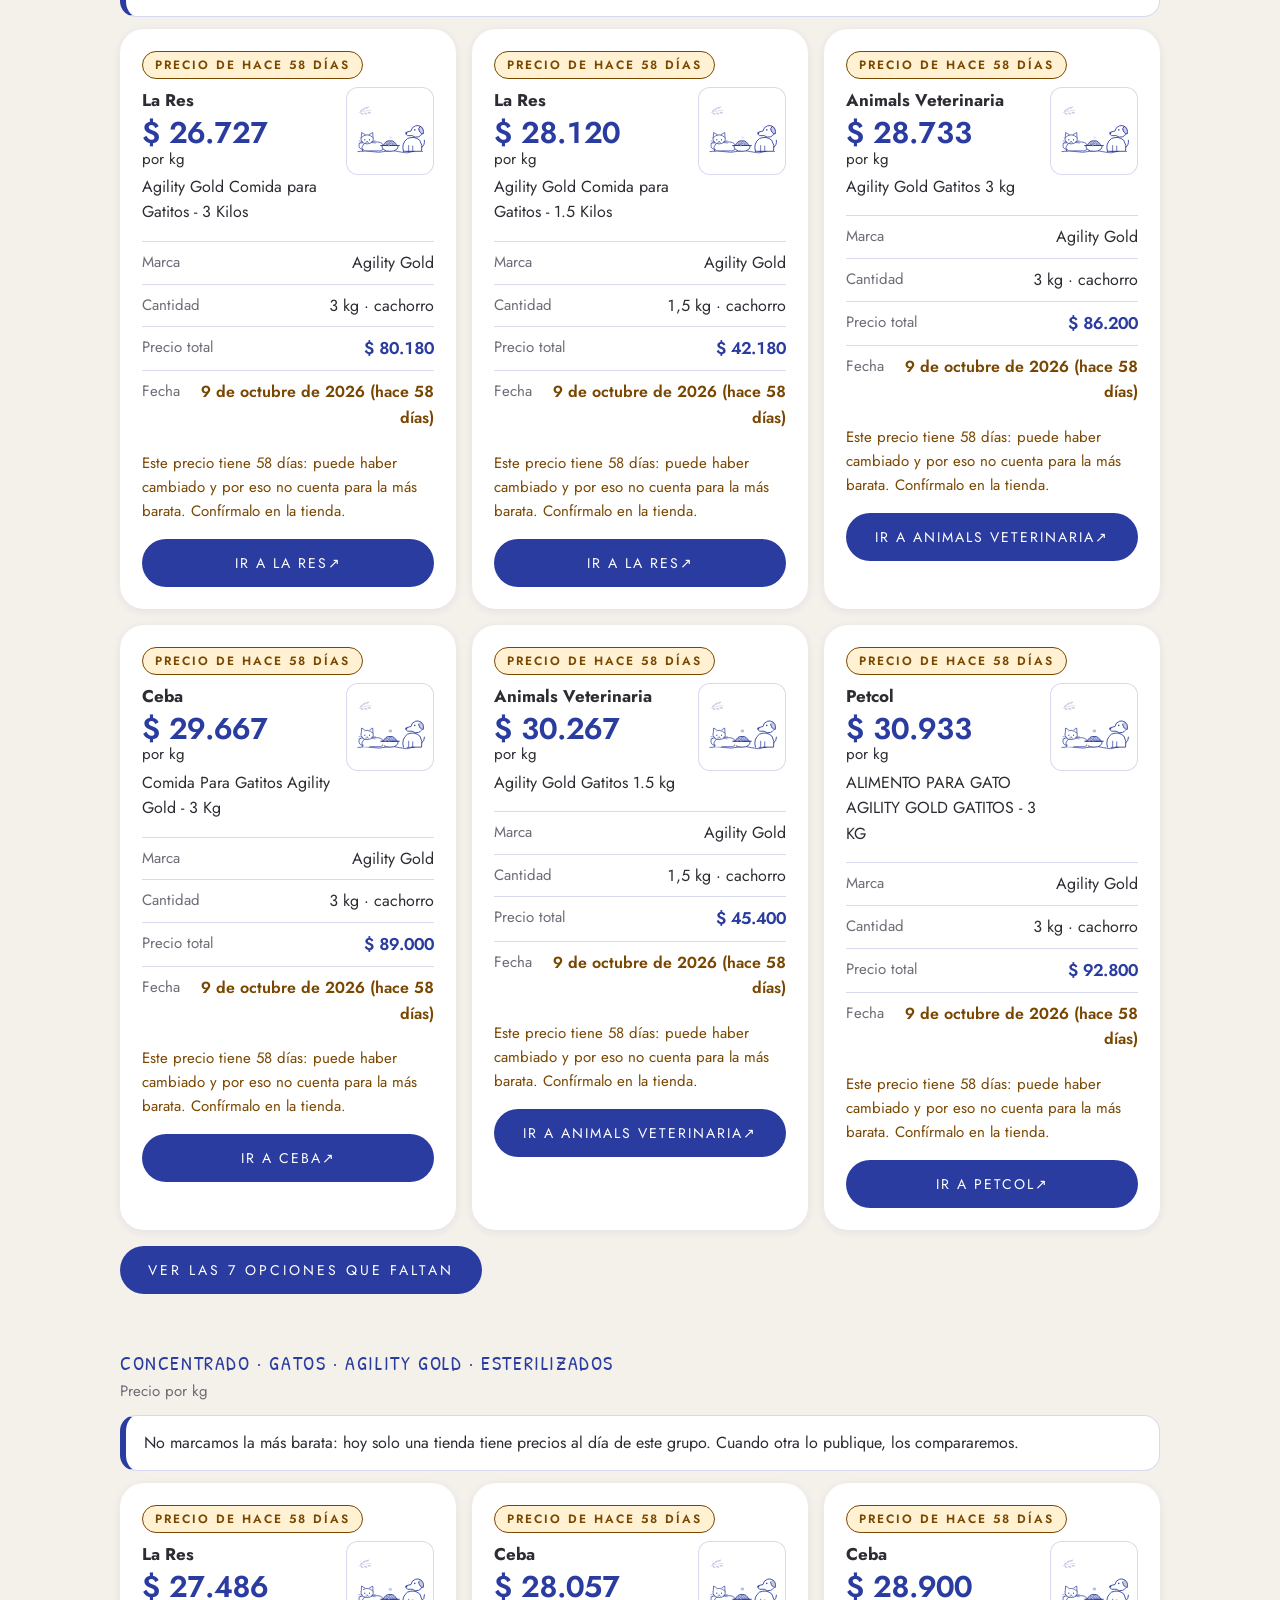
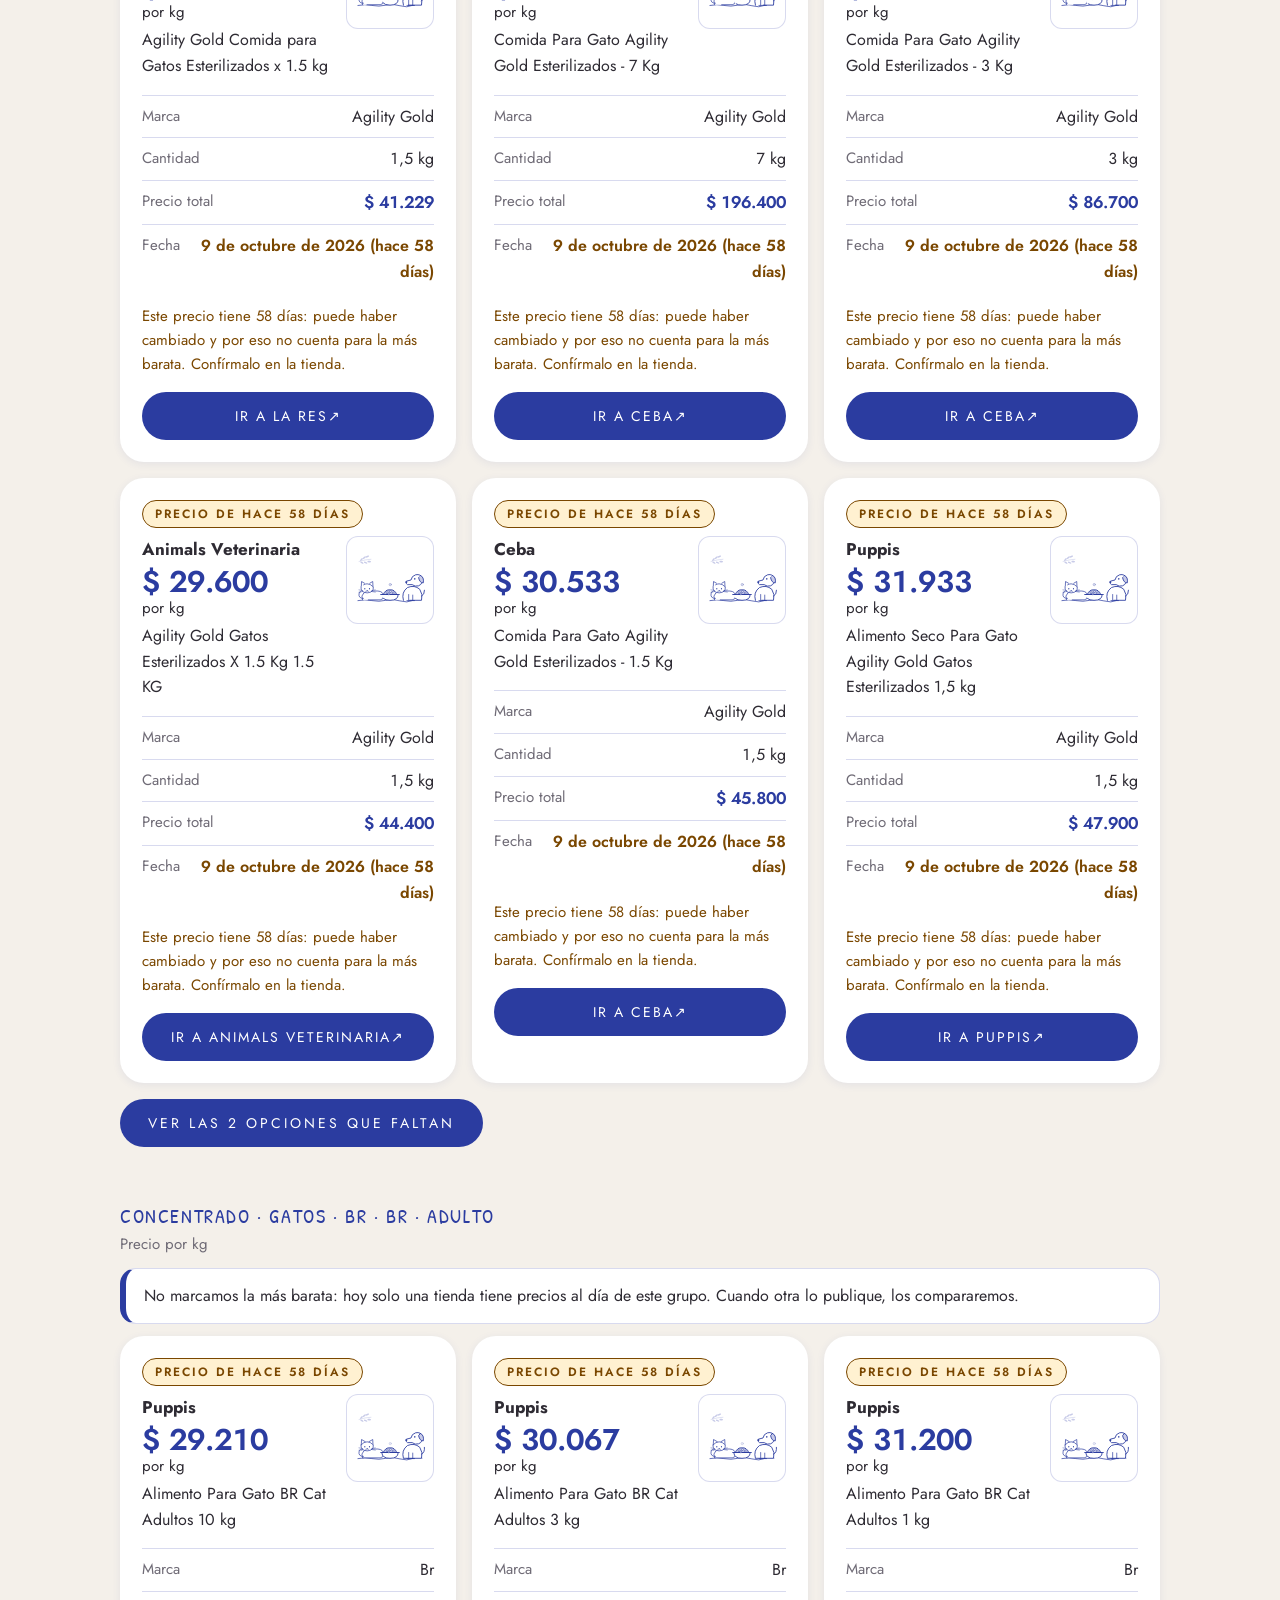
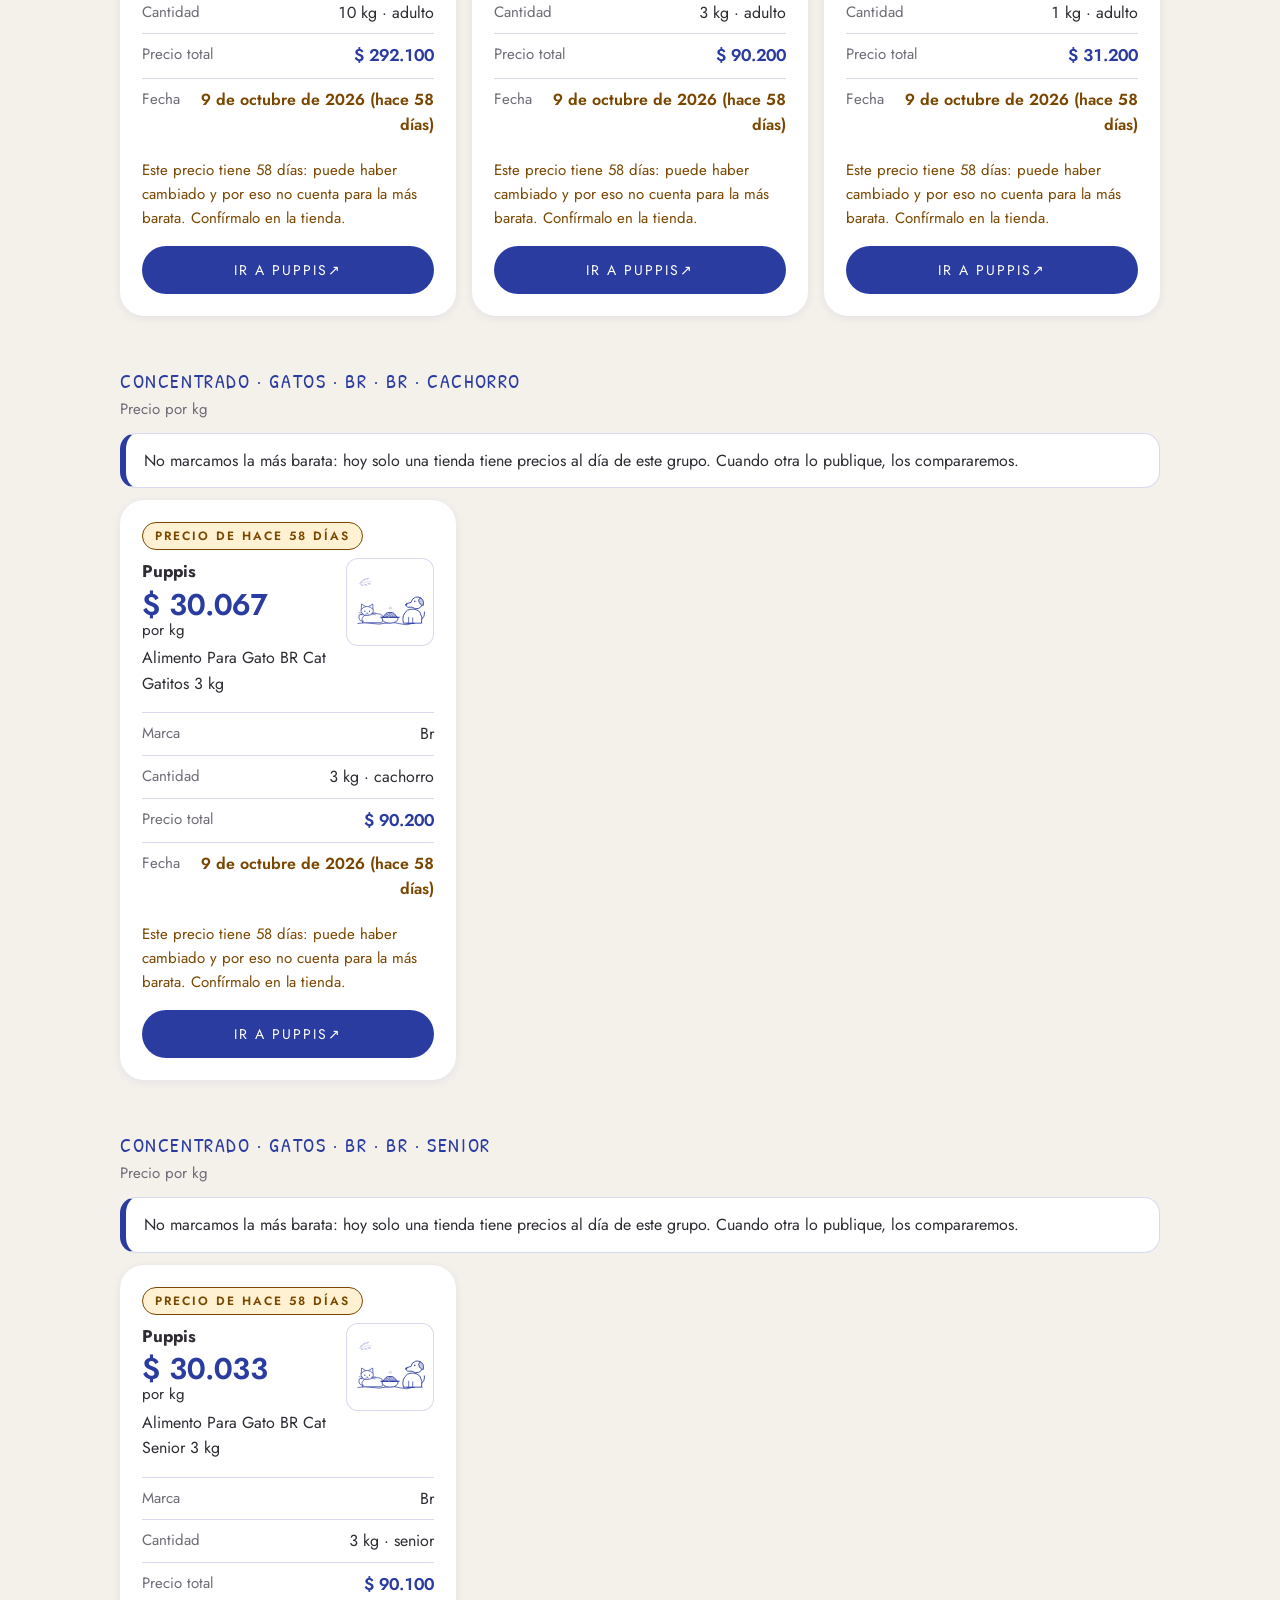
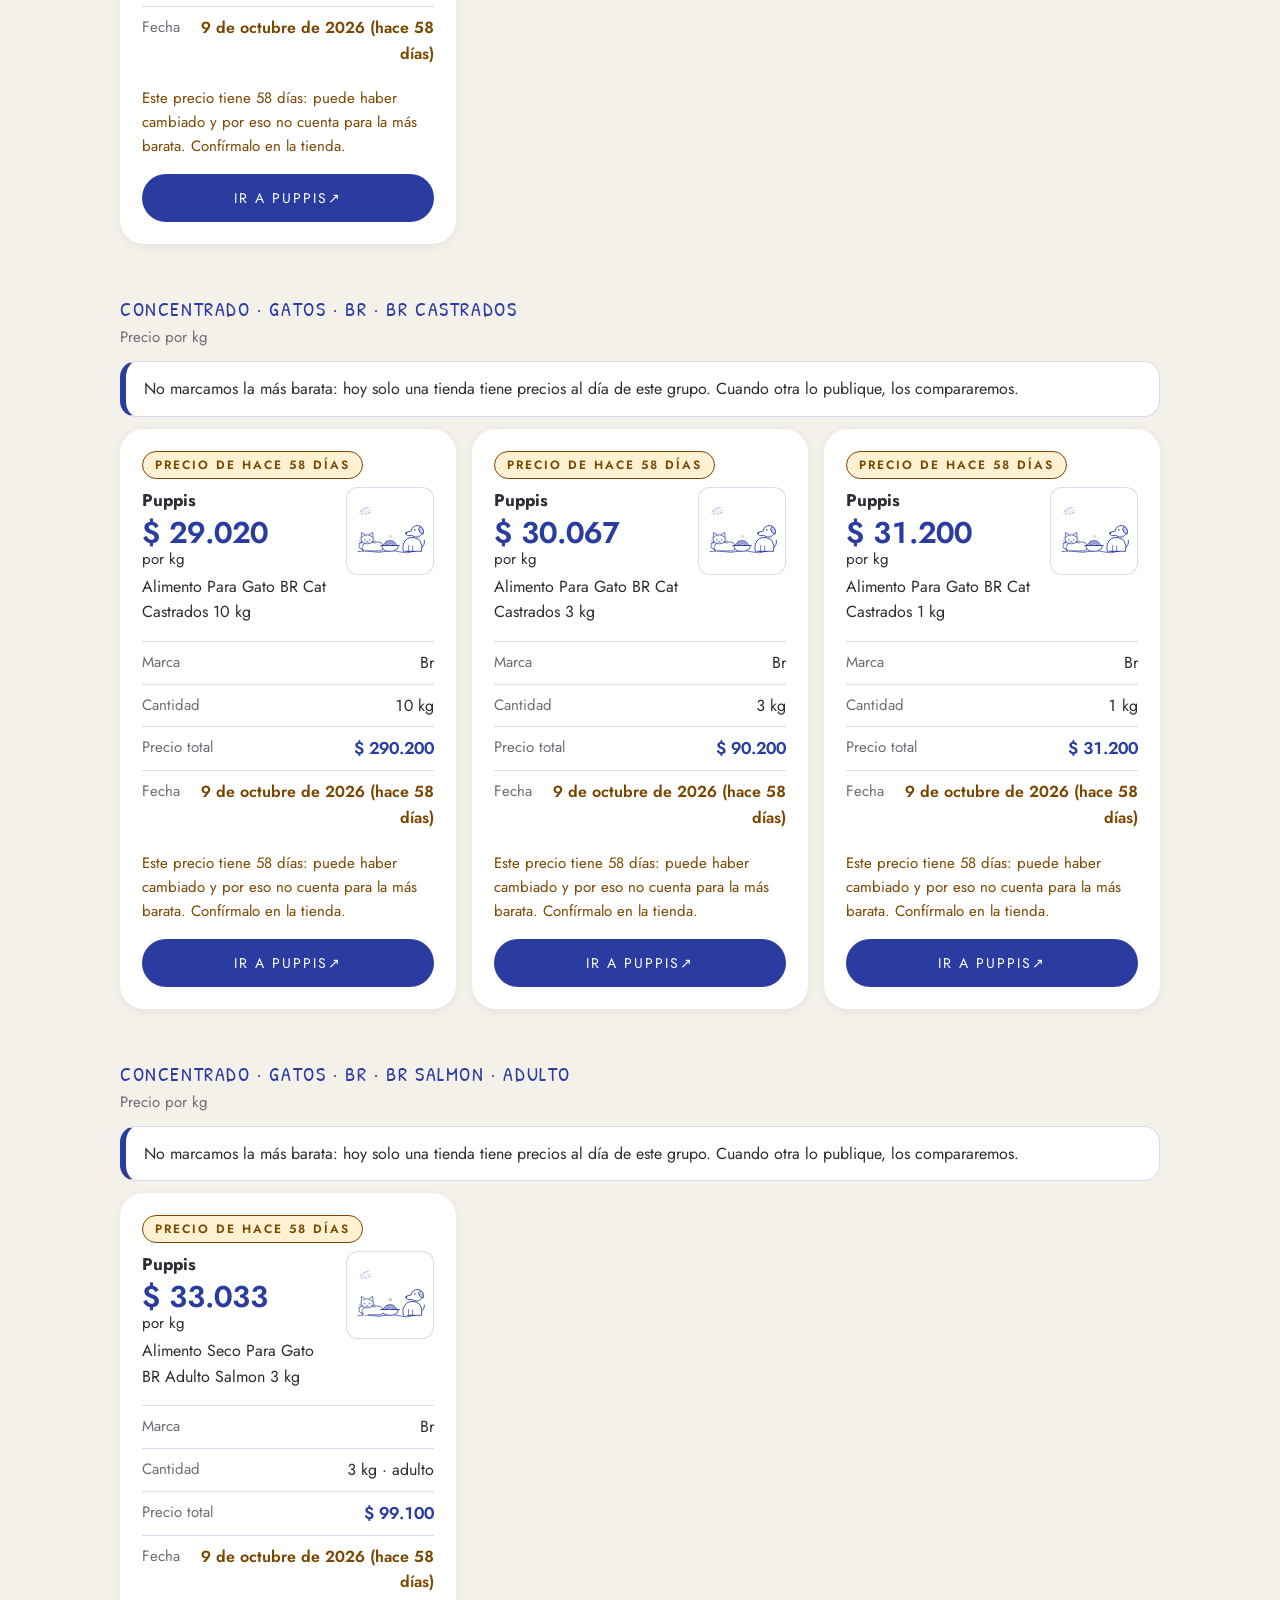
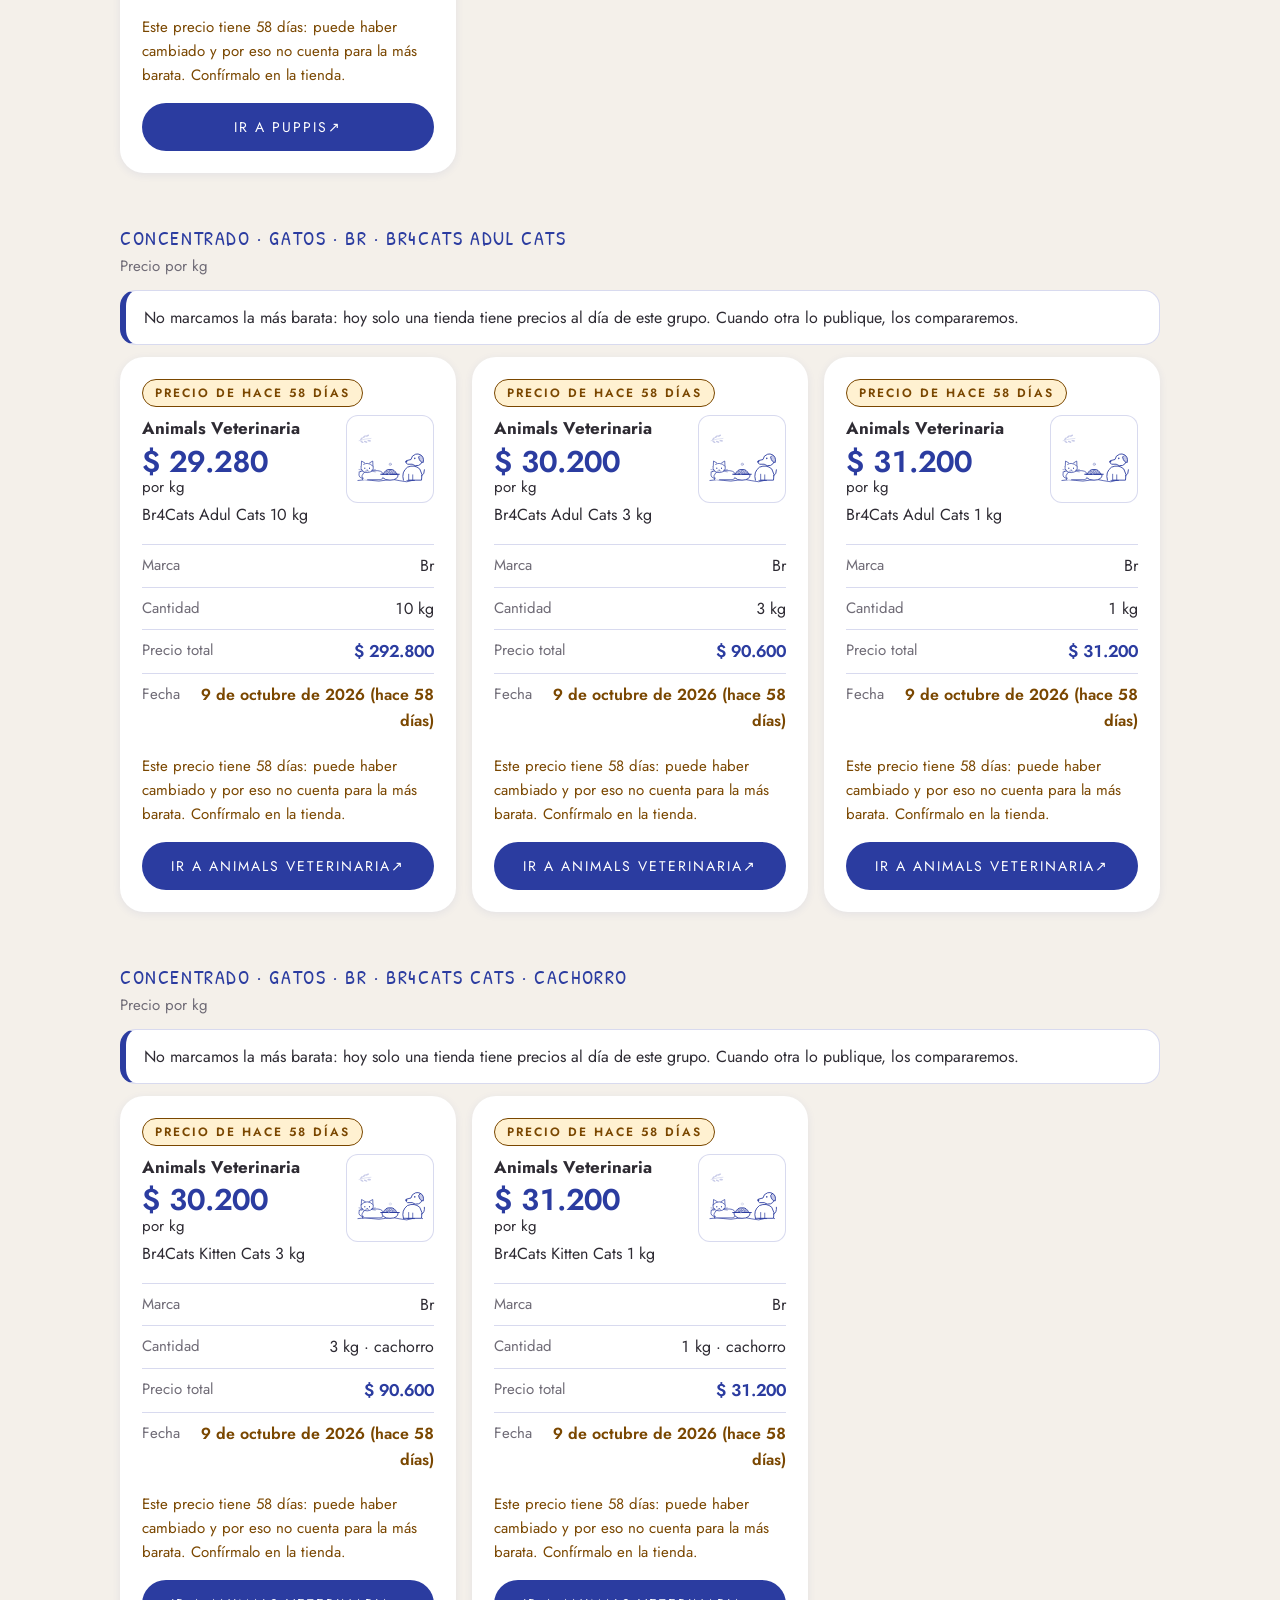
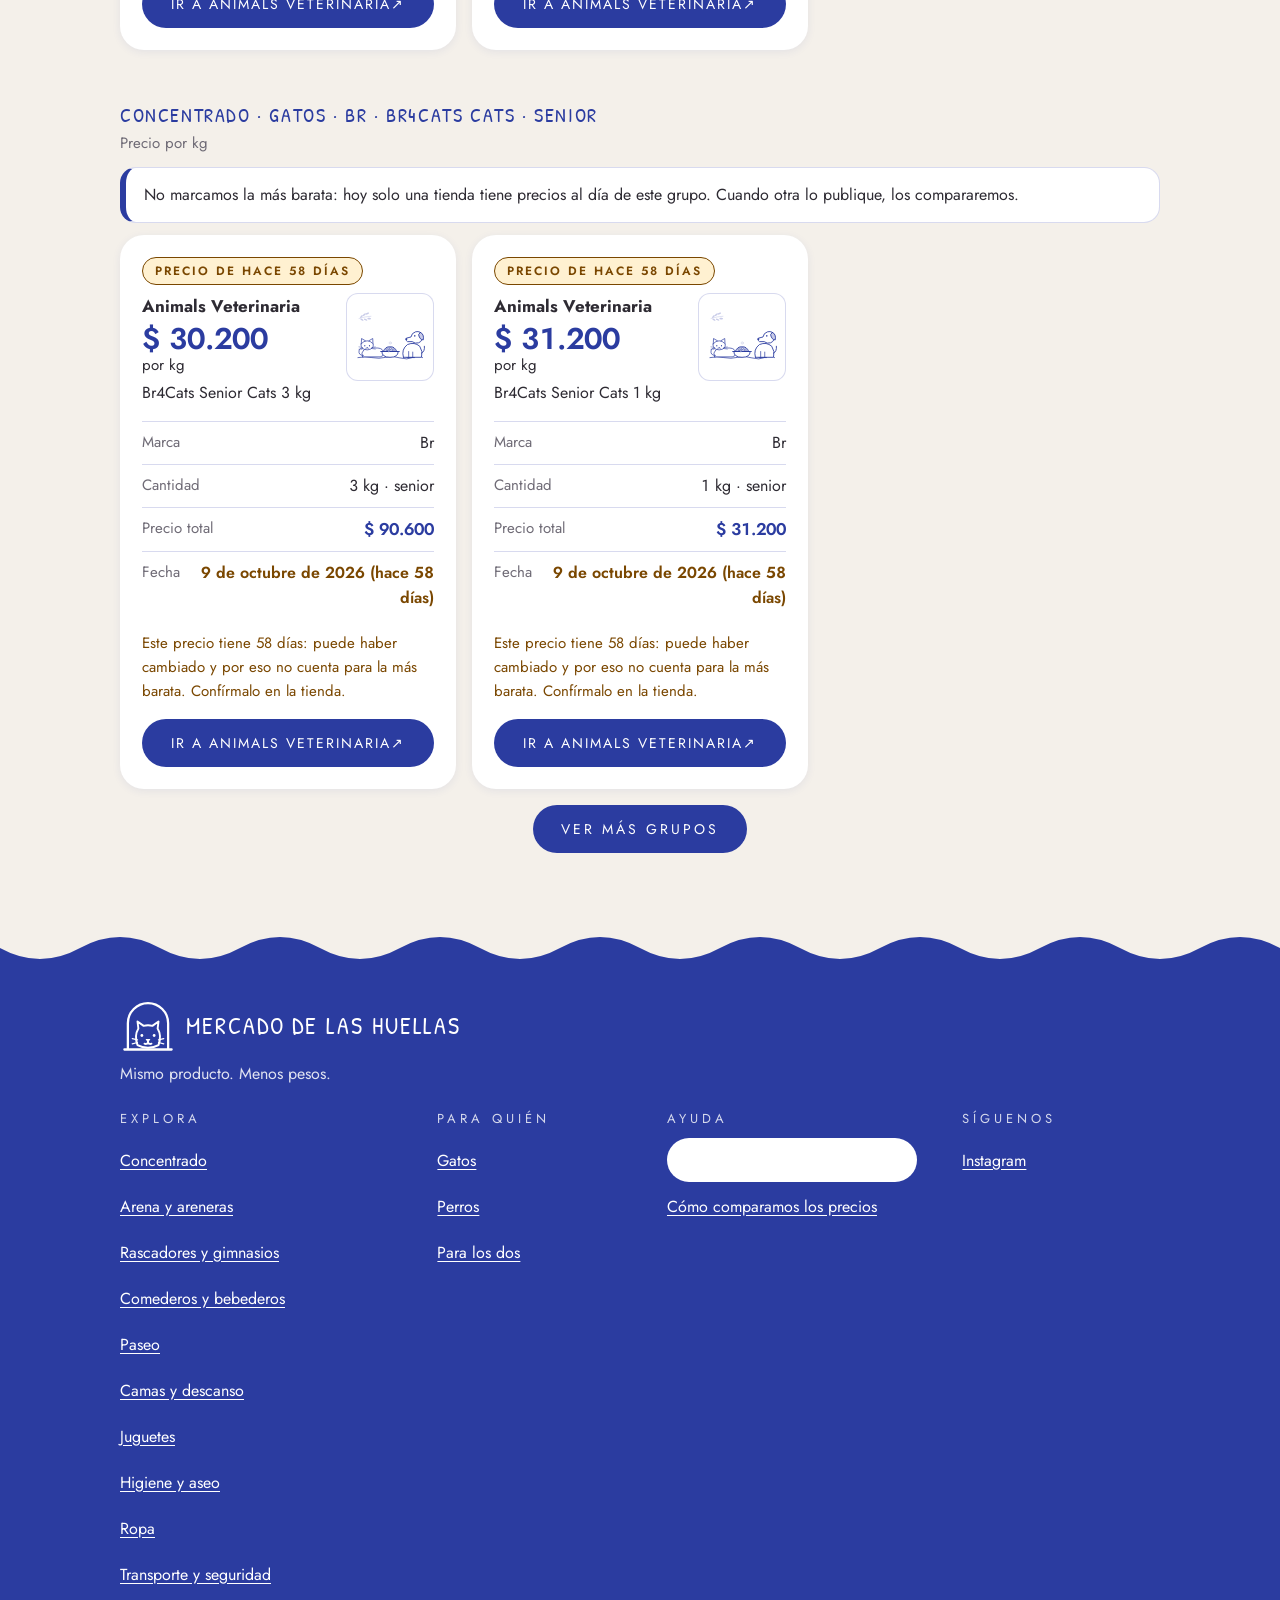
==== commit b5c4fd3e: "Catálogo completo: 11 categorías, subcategorías, nuevas unidades y términos de búsqueda Categorías: " ====
--- a/index.html
+++ b/index.html
@@ -93,6 +93,14 @@
             <button class="flecha flecha--sig" type="button" tabindex="-1" aria-hidden="true" hidden>›</button>
           </div>
         </div>
+        <div class="filtro" role="group" aria-labelledby="t-sub" id="filtro-sub" hidden>
+          <h2 class="filtro__titulo" id="t-sub">¿Qué tipo?</h2>
+          <div class="chips-envoltorio" id="envoltorio-sub">
+            <button class="flecha flecha--ant" type="button" tabindex="-1" aria-hidden="true" hidden>‹</button>
+            <div class="chips" id="chips-sub"></div>
+            <button class="flecha flecha--sig" type="button" tabindex="-1" aria-hidden="true" hidden>›</button>
+          </div>
+        </div>
         <p class="filtros__quitar"><button class="boton" id="quitar" type="button" hidden>Quitar filtros</button></p>
       </div>
     </div>
@@ -123,7 +131,7 @@
     <a class="pie__marca" href="./"><svg class="logo" viewBox="0 0 64 64" fill="none" stroke="currentColor" stroke-width="2.6" stroke-linecap="round" stroke-linejoin="round" aria-hidden="true"><use href="#logo"/></svg><b>Mercado de las Huellas</b></a>
     <p class="pie__frase">Mismo producto. Menos pesos.</p>
     <div class="pie__columnas">
-      <nav aria-labelledby="pie-explora"><h2 class="pie__titulo" id="pie-explora">Explora</h2><ul><li><a href="./?categoria=arena#filtros" data-categoria="arena">Arena</a></li><li><a href="./?categoria=concentrado#filtros" data-categoria="concentrado">Concentrado</a></li><li><a href="./?categoria=rascadores#filtros" data-categoria="rascadores">Gimnasios y rascadores</a></li><li><a href="./?categoria=fuentes-comederos#filtros" data-categoria="fuentes-comederos">Fuentes y comederos</a></li><li><a href="./?categoria=arneses-correas#filtros" data-categoria="arneses-correas">Arneses y correas</a></li><li><a href="./?categoria=juguetes#filtros" data-categoria="juguetes">Juguetes interactivos</a></li><li><a href="./?categoria=camas#filtros" data-categoria="camas">Camas</a></li><li><a href="./?categoria=shampoo-panos#filtros" data-categoria="shampoo-panos">Shampoo y paños</a></li><li><a href="./?categoria=transportadores#filtros" data-categoria="transportadores">Bolsos transportadores</a></li><li><a href="./?categoria=rastreo#filtros" data-categoria="rastreo">Rastreo e identificación</a></li></ul></nav>
+      <nav aria-labelledby="pie-explora"><h2 class="pie__titulo" id="pie-explora">Explora</h2><ul><li><a href="./?categoria=concentrado#filtros" data-categoria="concentrado">Concentrado</a></li><li><a href="./?categoria=arena#filtros" data-categoria="arena">Arena y areneras</a></li><li><a href="./?categoria=rascadores#filtros" data-categoria="rascadores">Rascadores y gimnasios</a></li><li><a href="./?categoria=comederos#filtros" data-categoria="comederos">Comederos y bebederos</a></li><li><a href="./?categoria=paseo#filtros" data-categoria="paseo">Paseo</a></li><li><a href="./?categoria=camas#filtros" data-categoria="camas">Camas y descanso</a></li><li><a href="./?categoria=juguetes#filtros" data-categoria="juguetes">Juguetes</a></li><li><a href="./?categoria=higiene#filtros" data-categoria="higiene">Higiene y aseo</a></li><li><a href="./?categoria=ropa#filtros" data-categoria="ropa">Ropa</a></li><li><a href="./?categoria=transporte#filtros" data-categoria="transporte">Transporte y seguridad</a></li><li><a href="./?categoria=rastreo#filtros" data-categoria="rastreo">Rastreo e identificación</a></li></ul></nav>
       <nav aria-labelledby="pie-quien"><h2 class="pie__titulo" id="pie-quien">Para quién</h2><ul>
         <li><a href="./?especie=gato#filtros" data-especie="gato">Gatos</a></li>
         <li><a href="./?especie=perro#filtros" data-especie="perro">Perros</a></li>
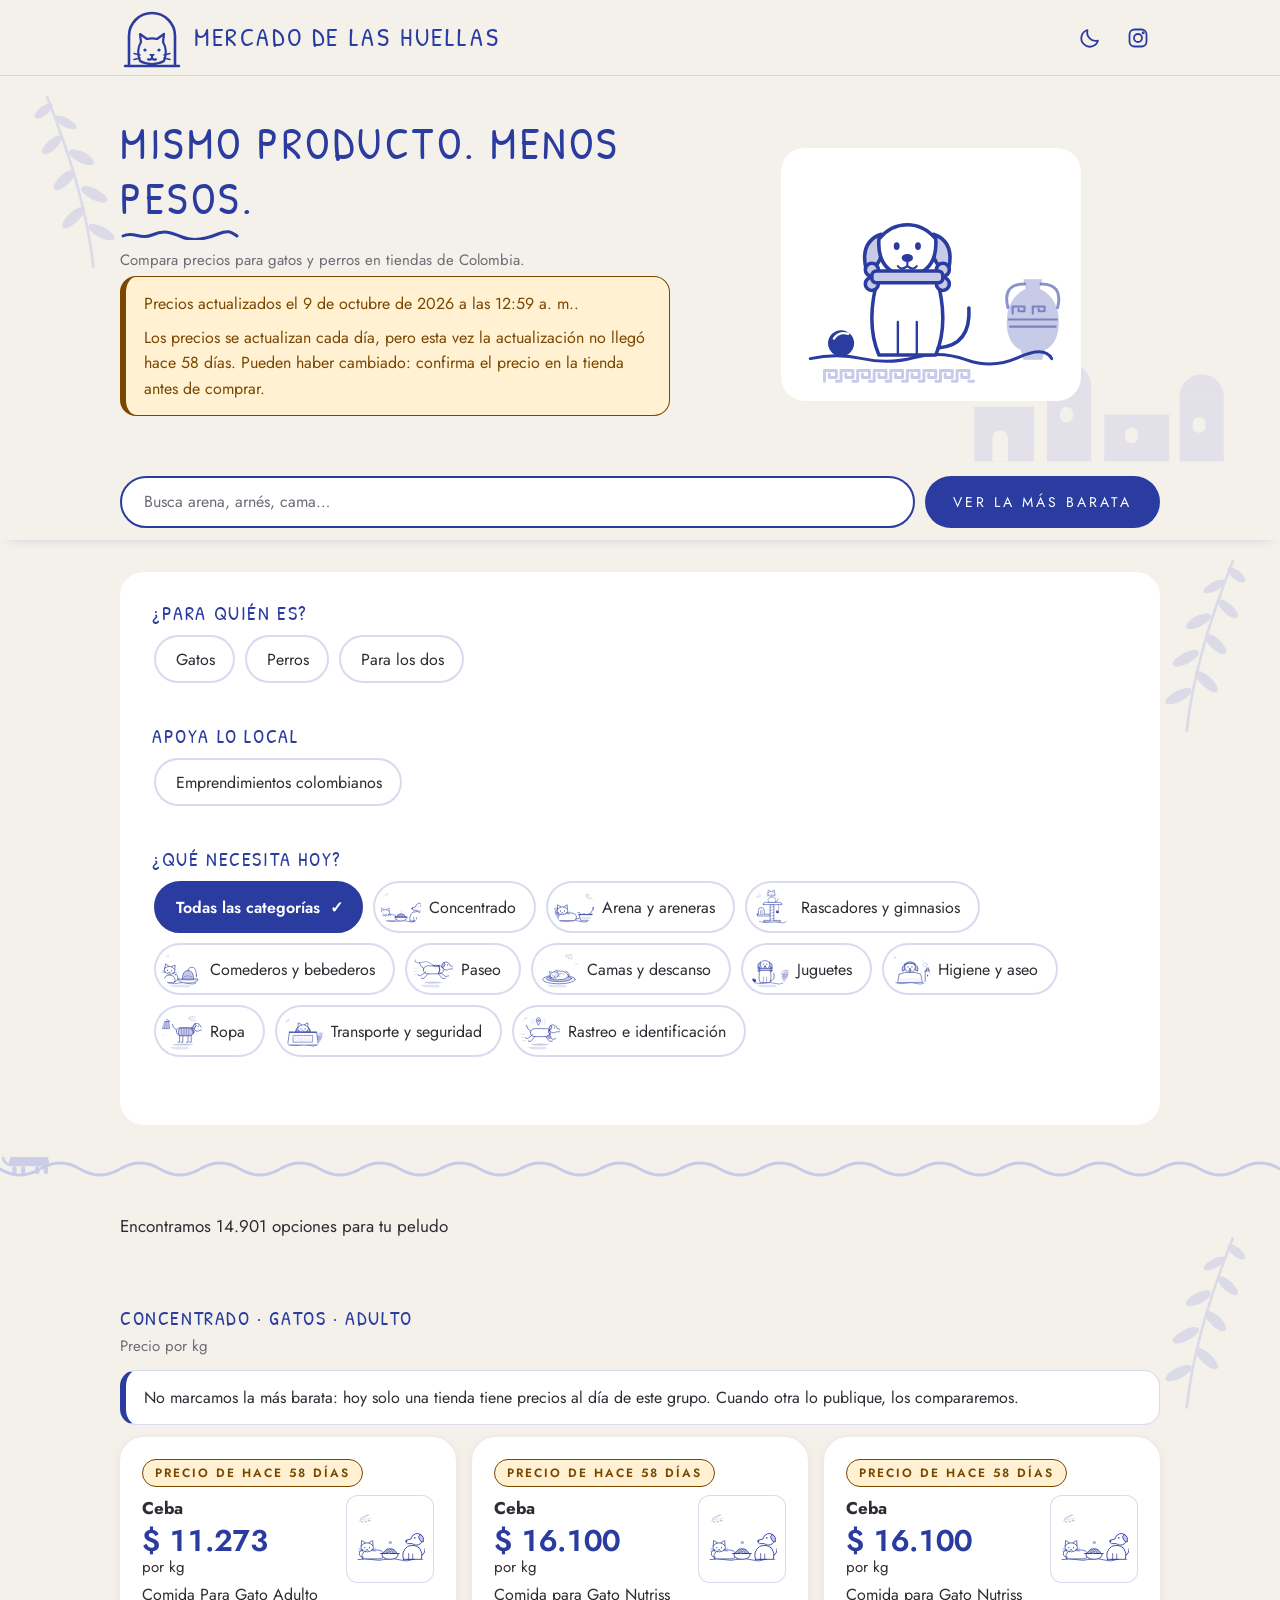
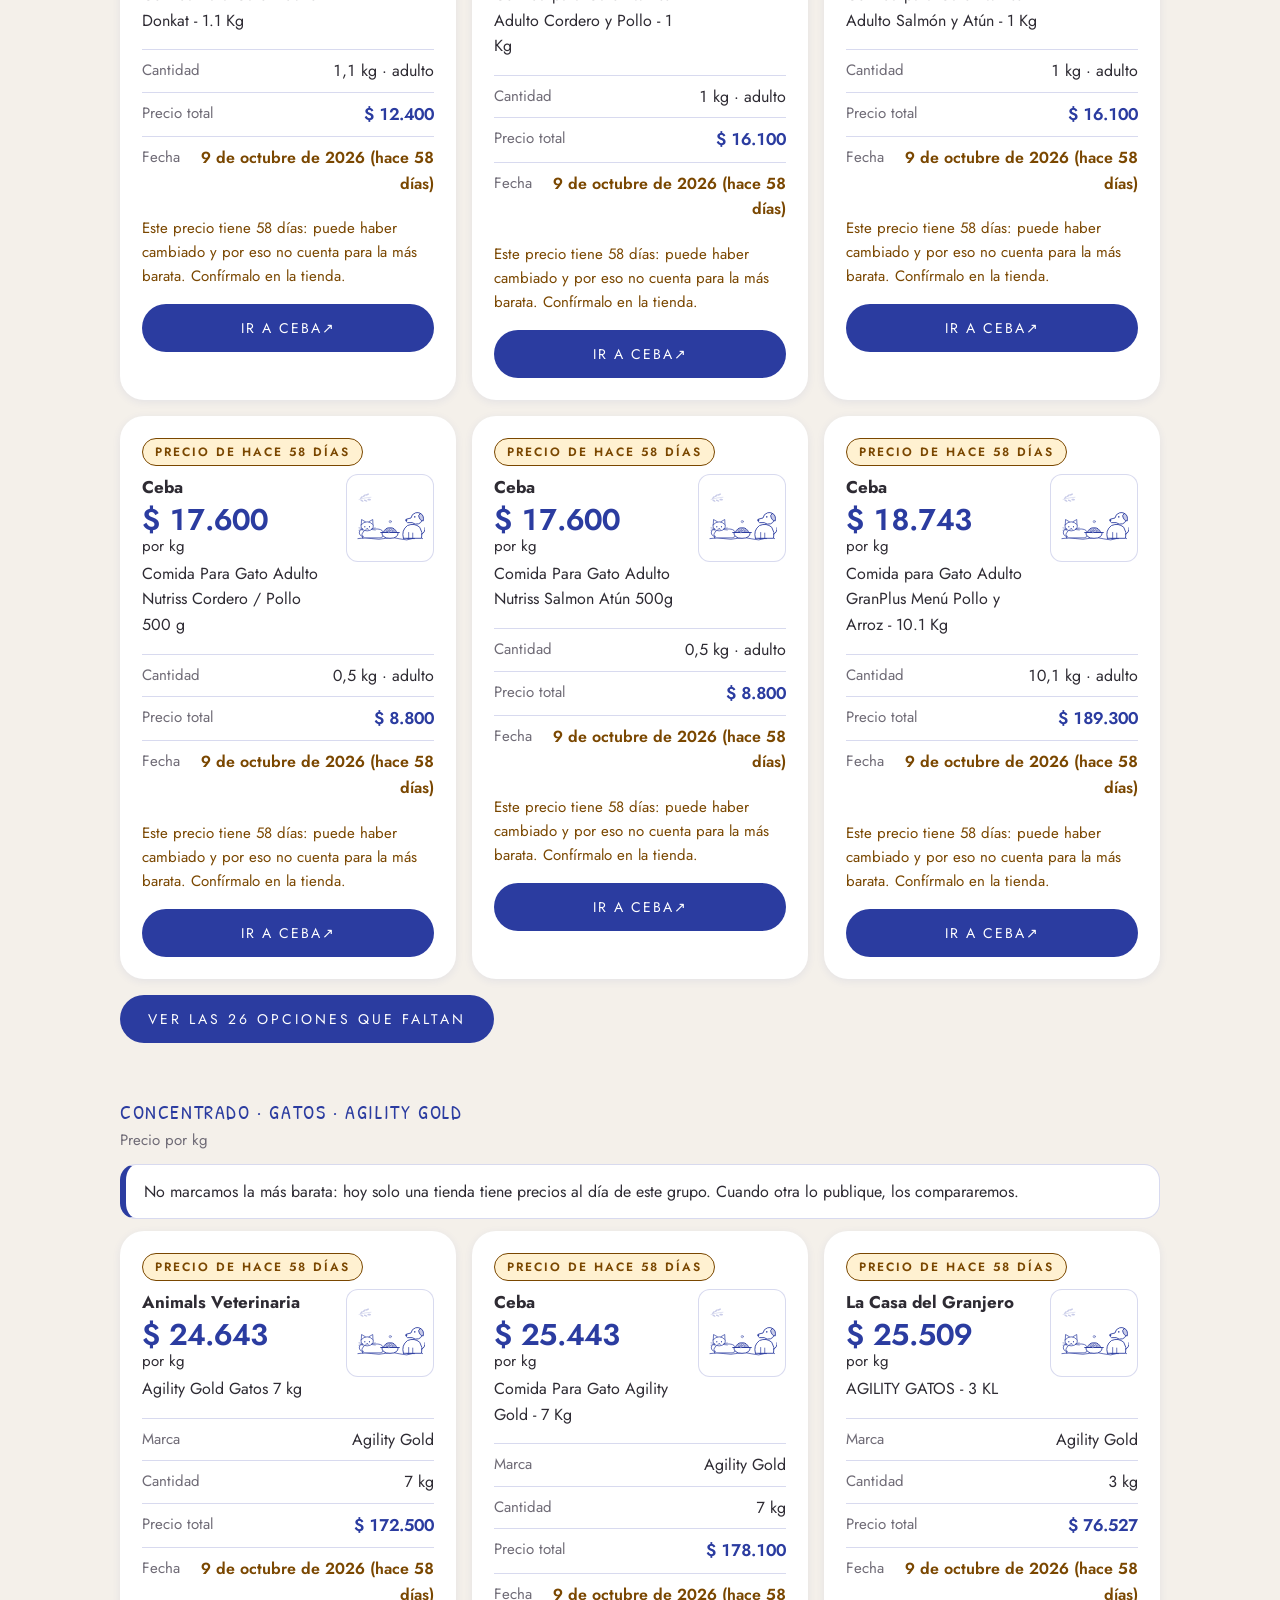
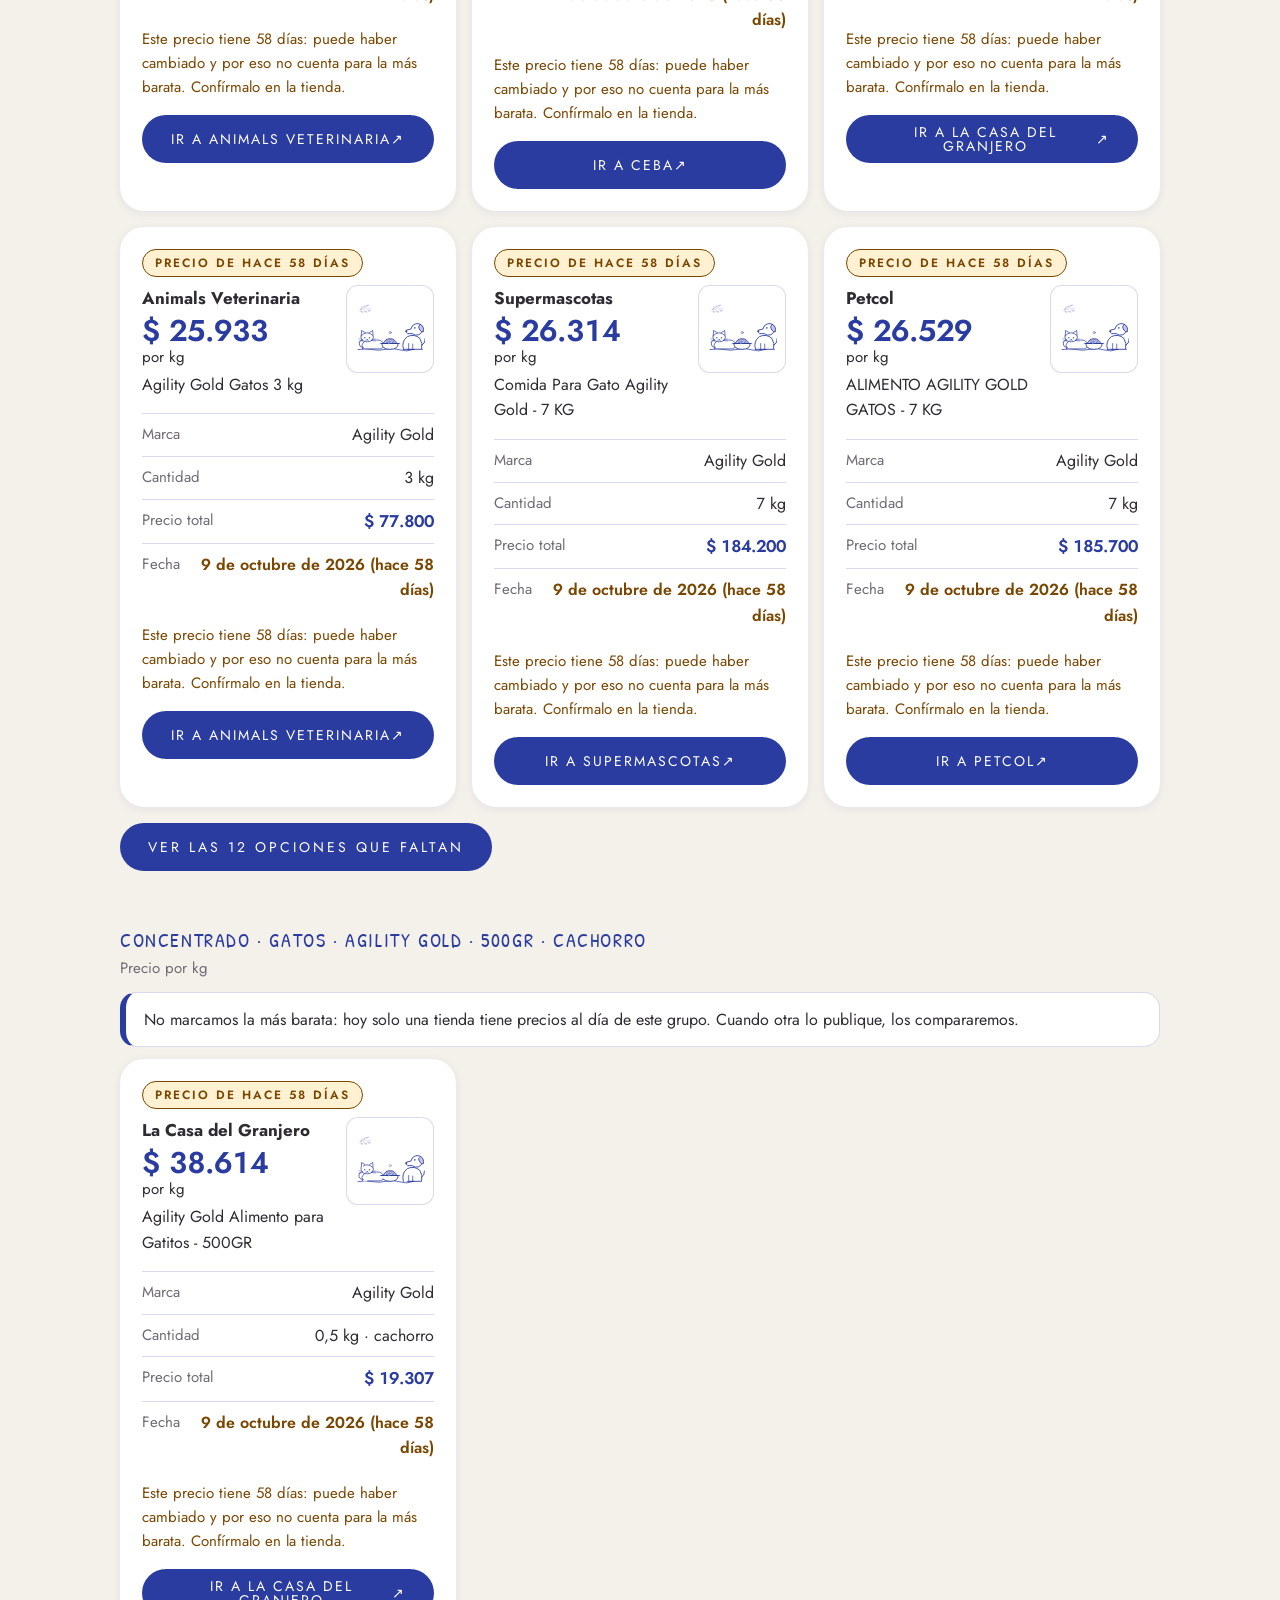
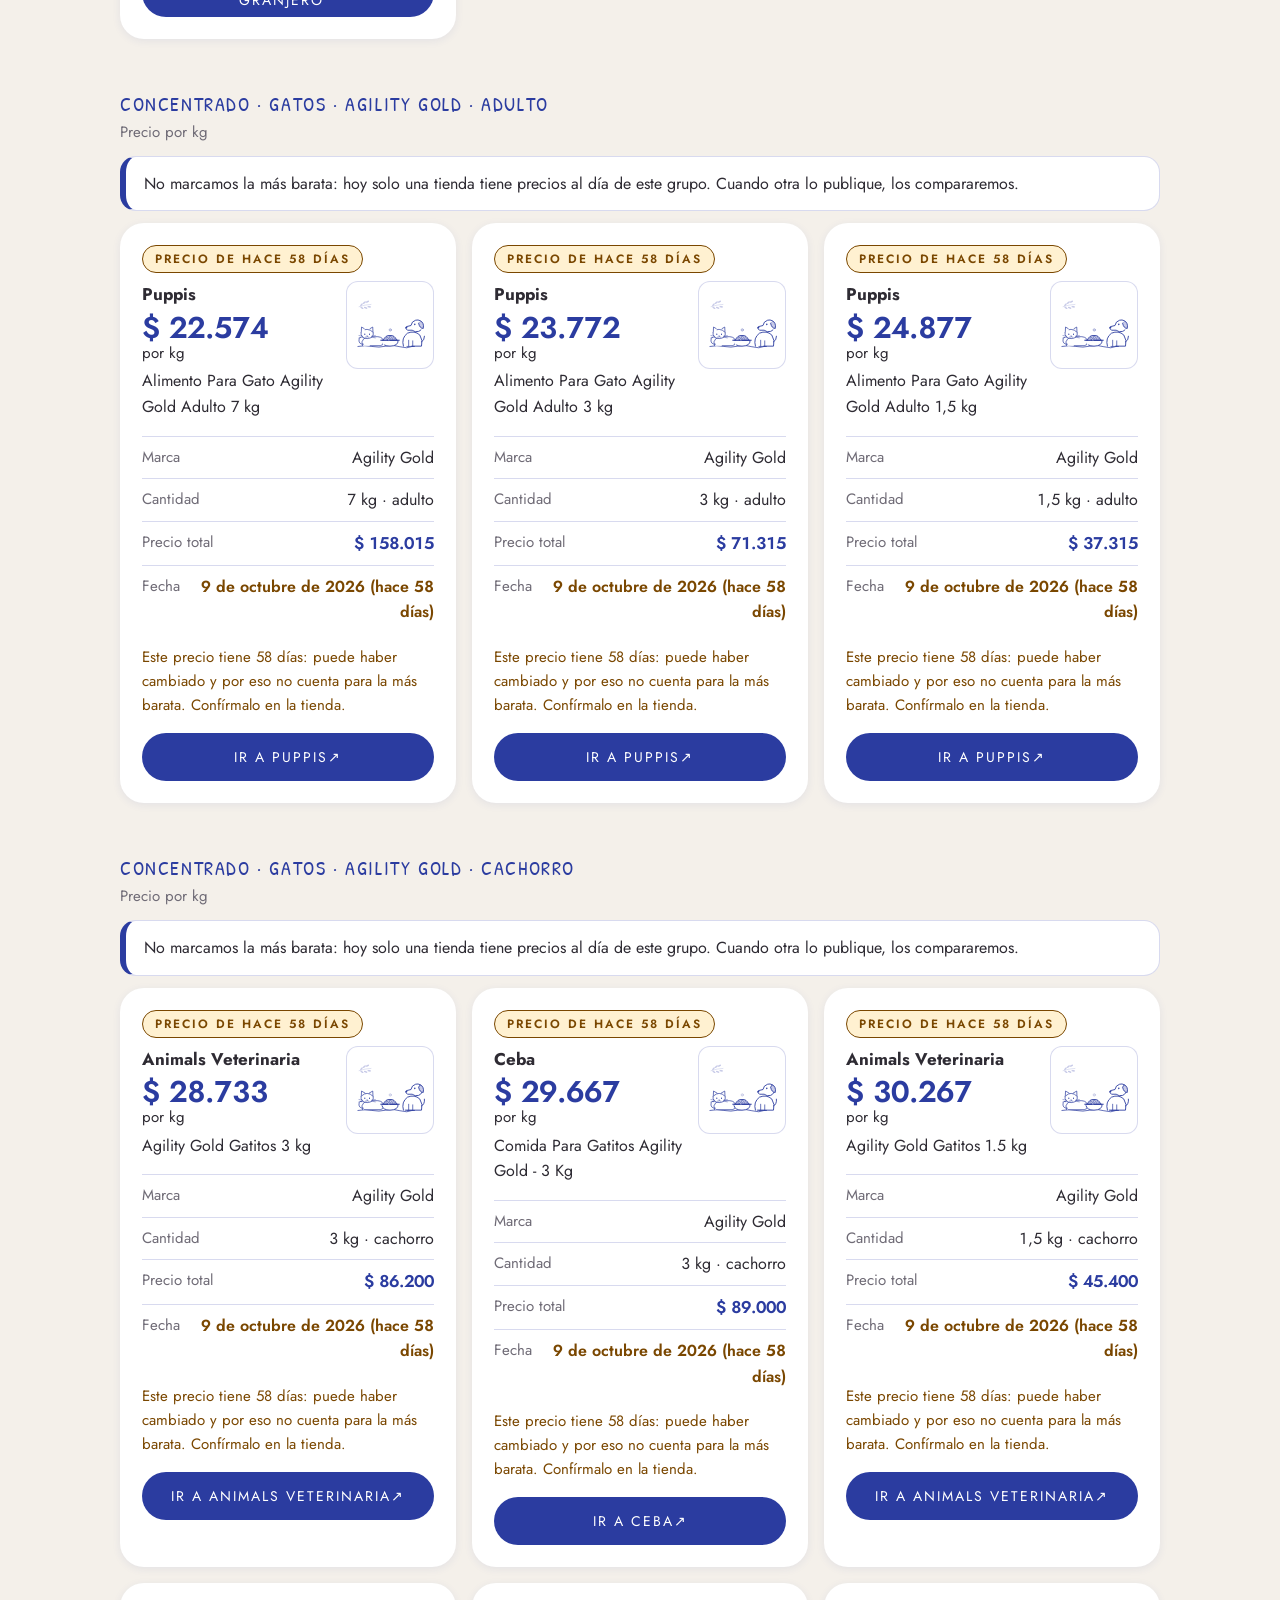
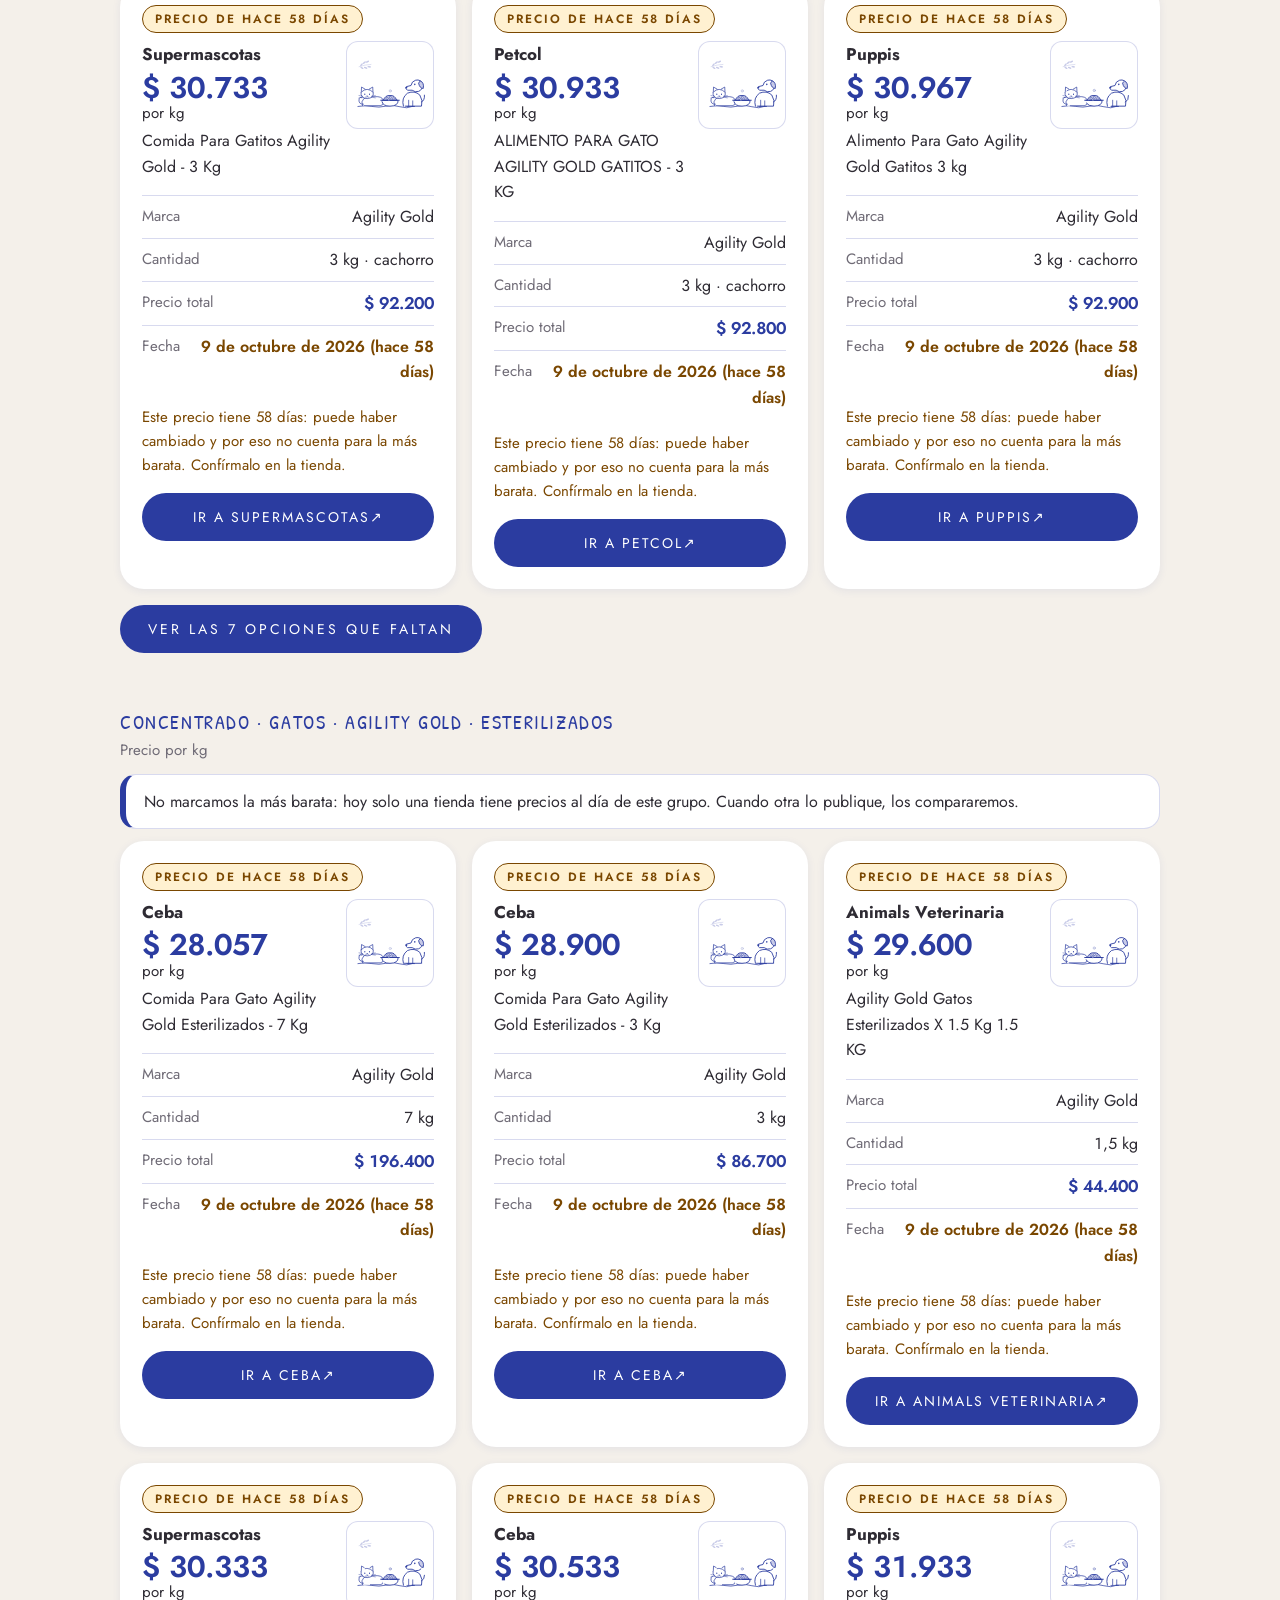
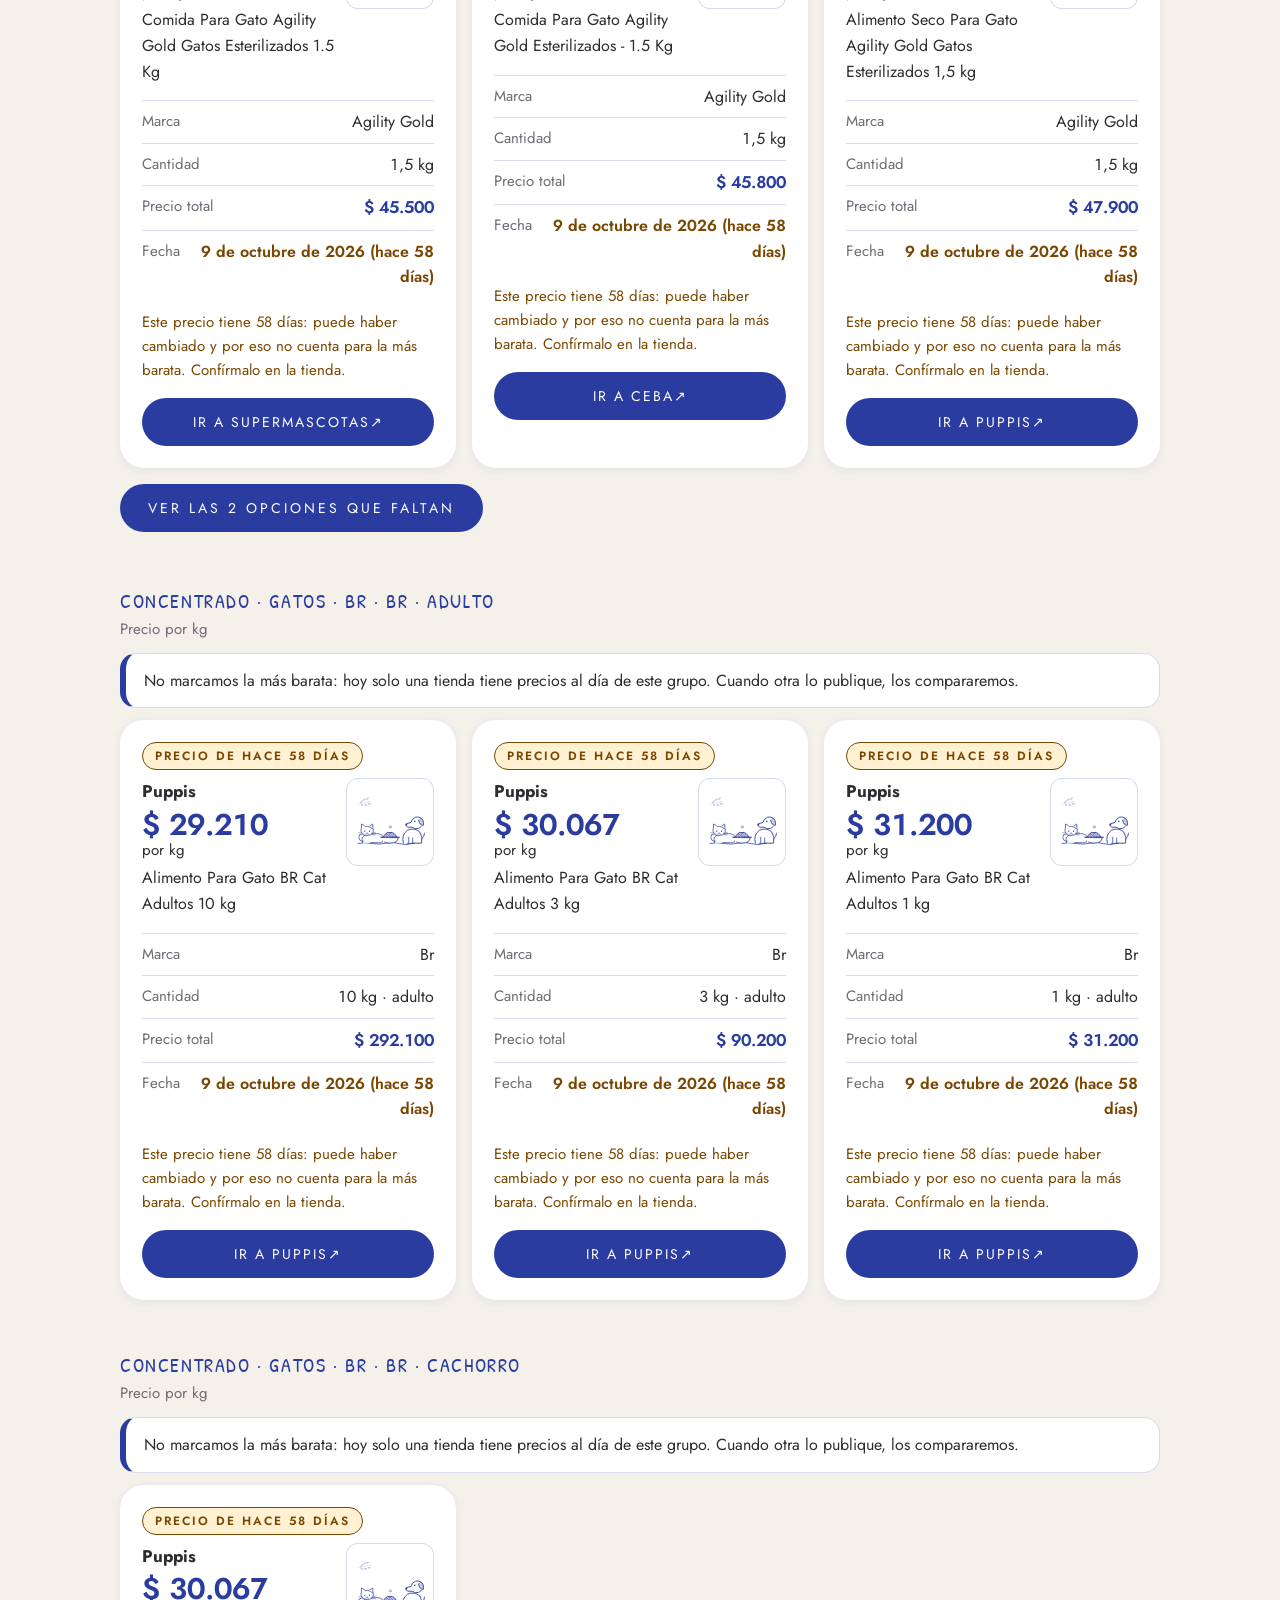
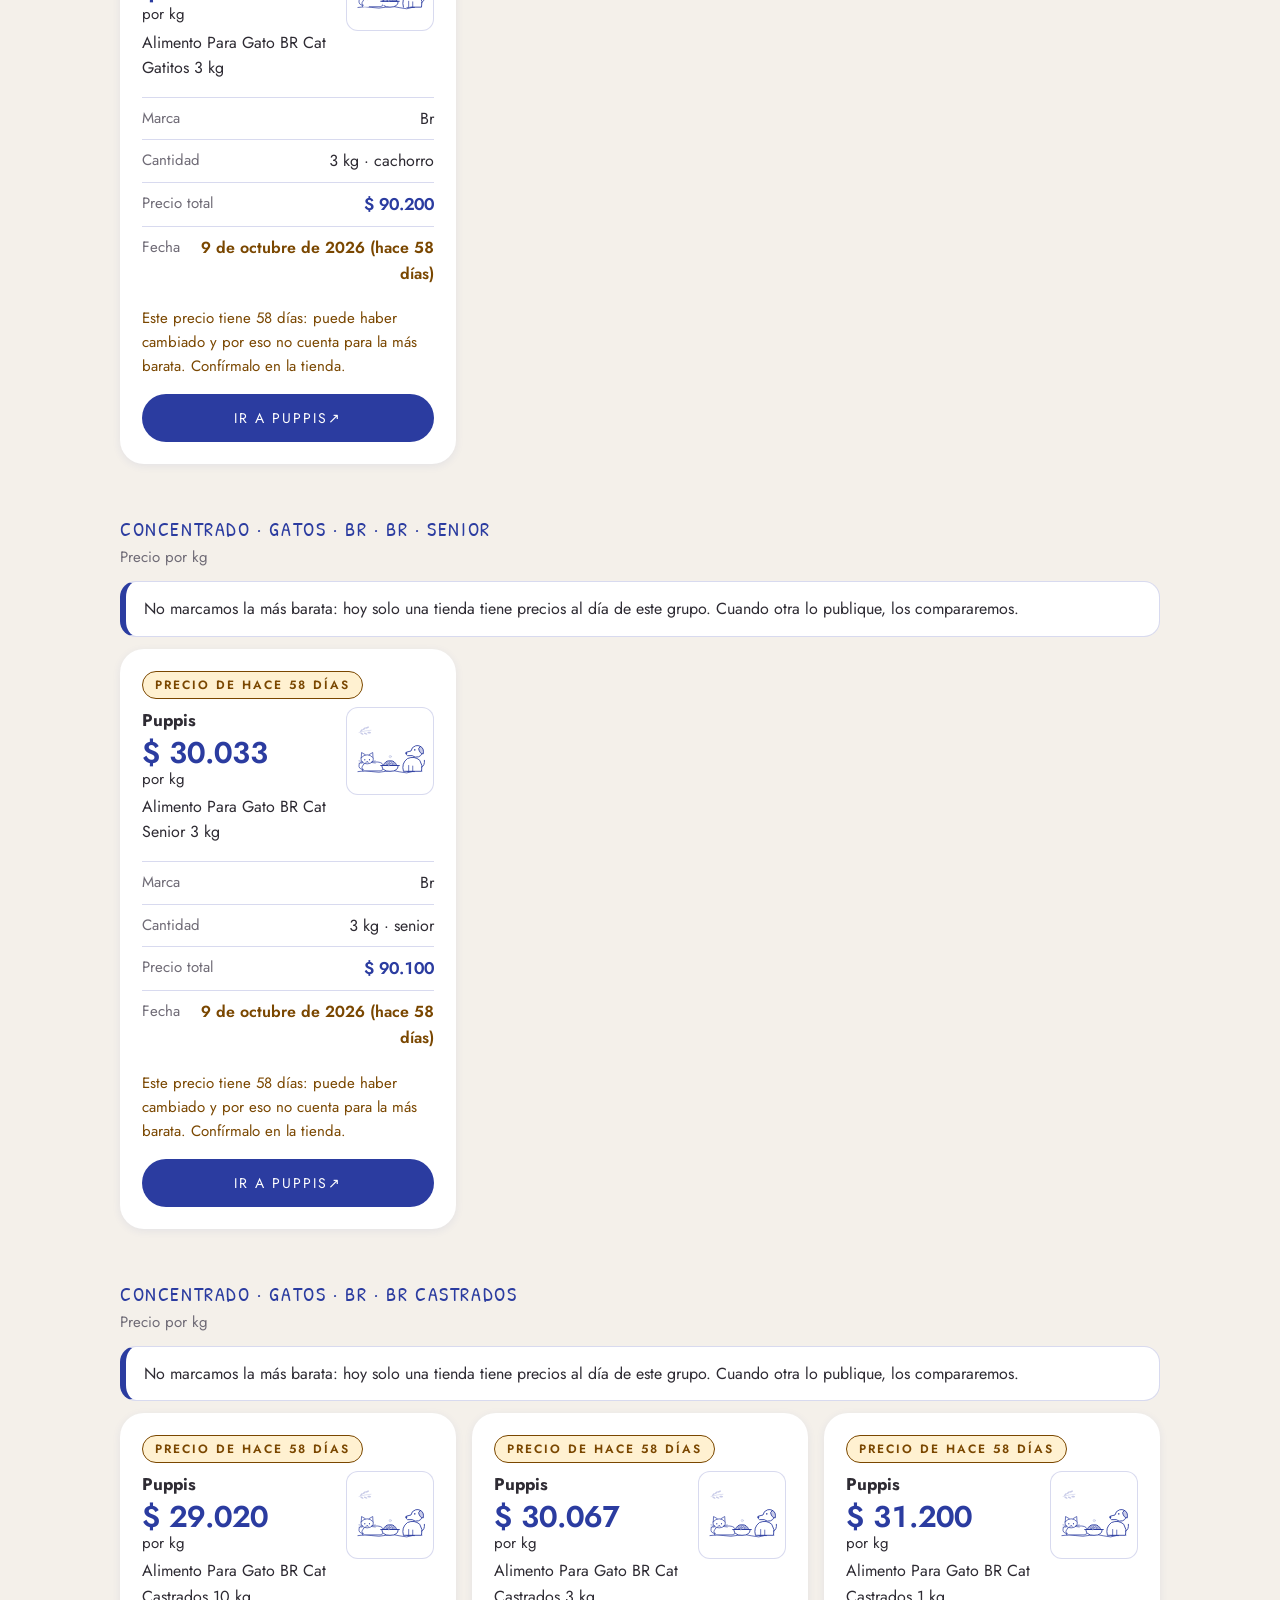
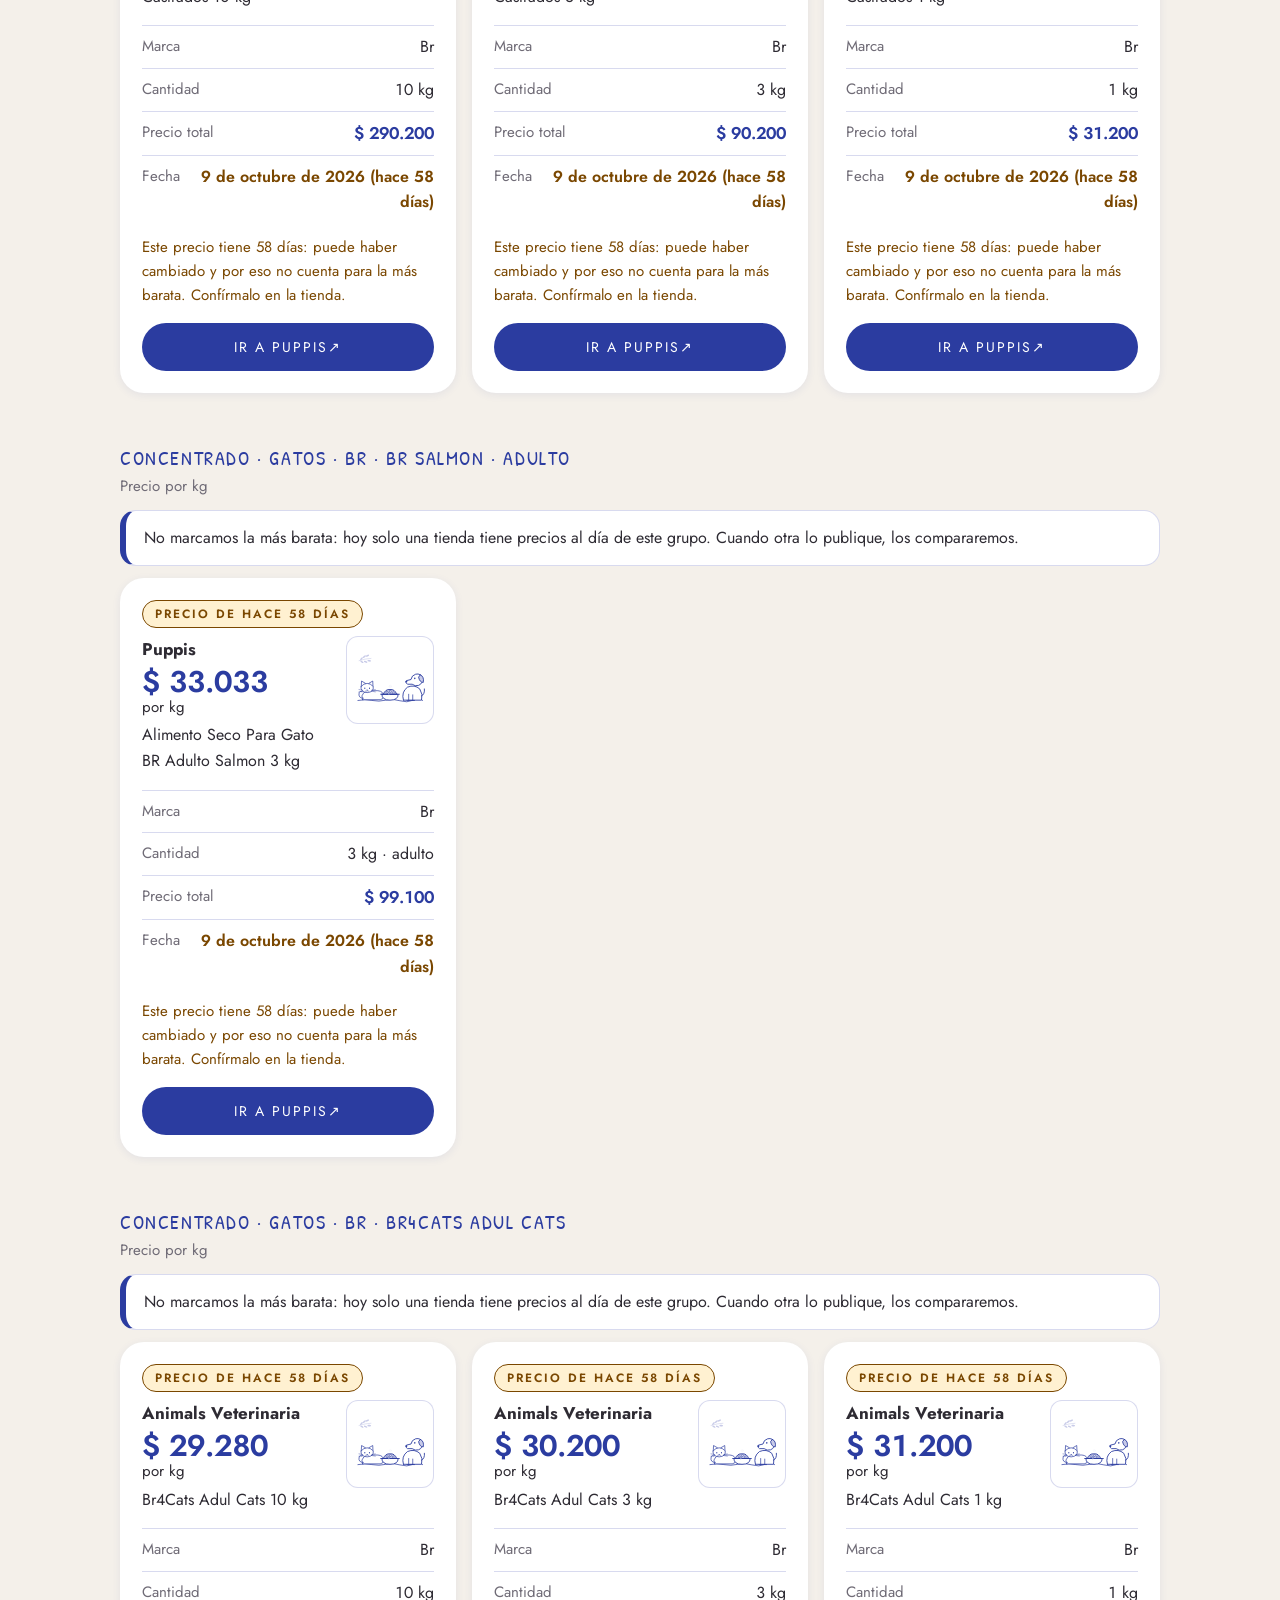
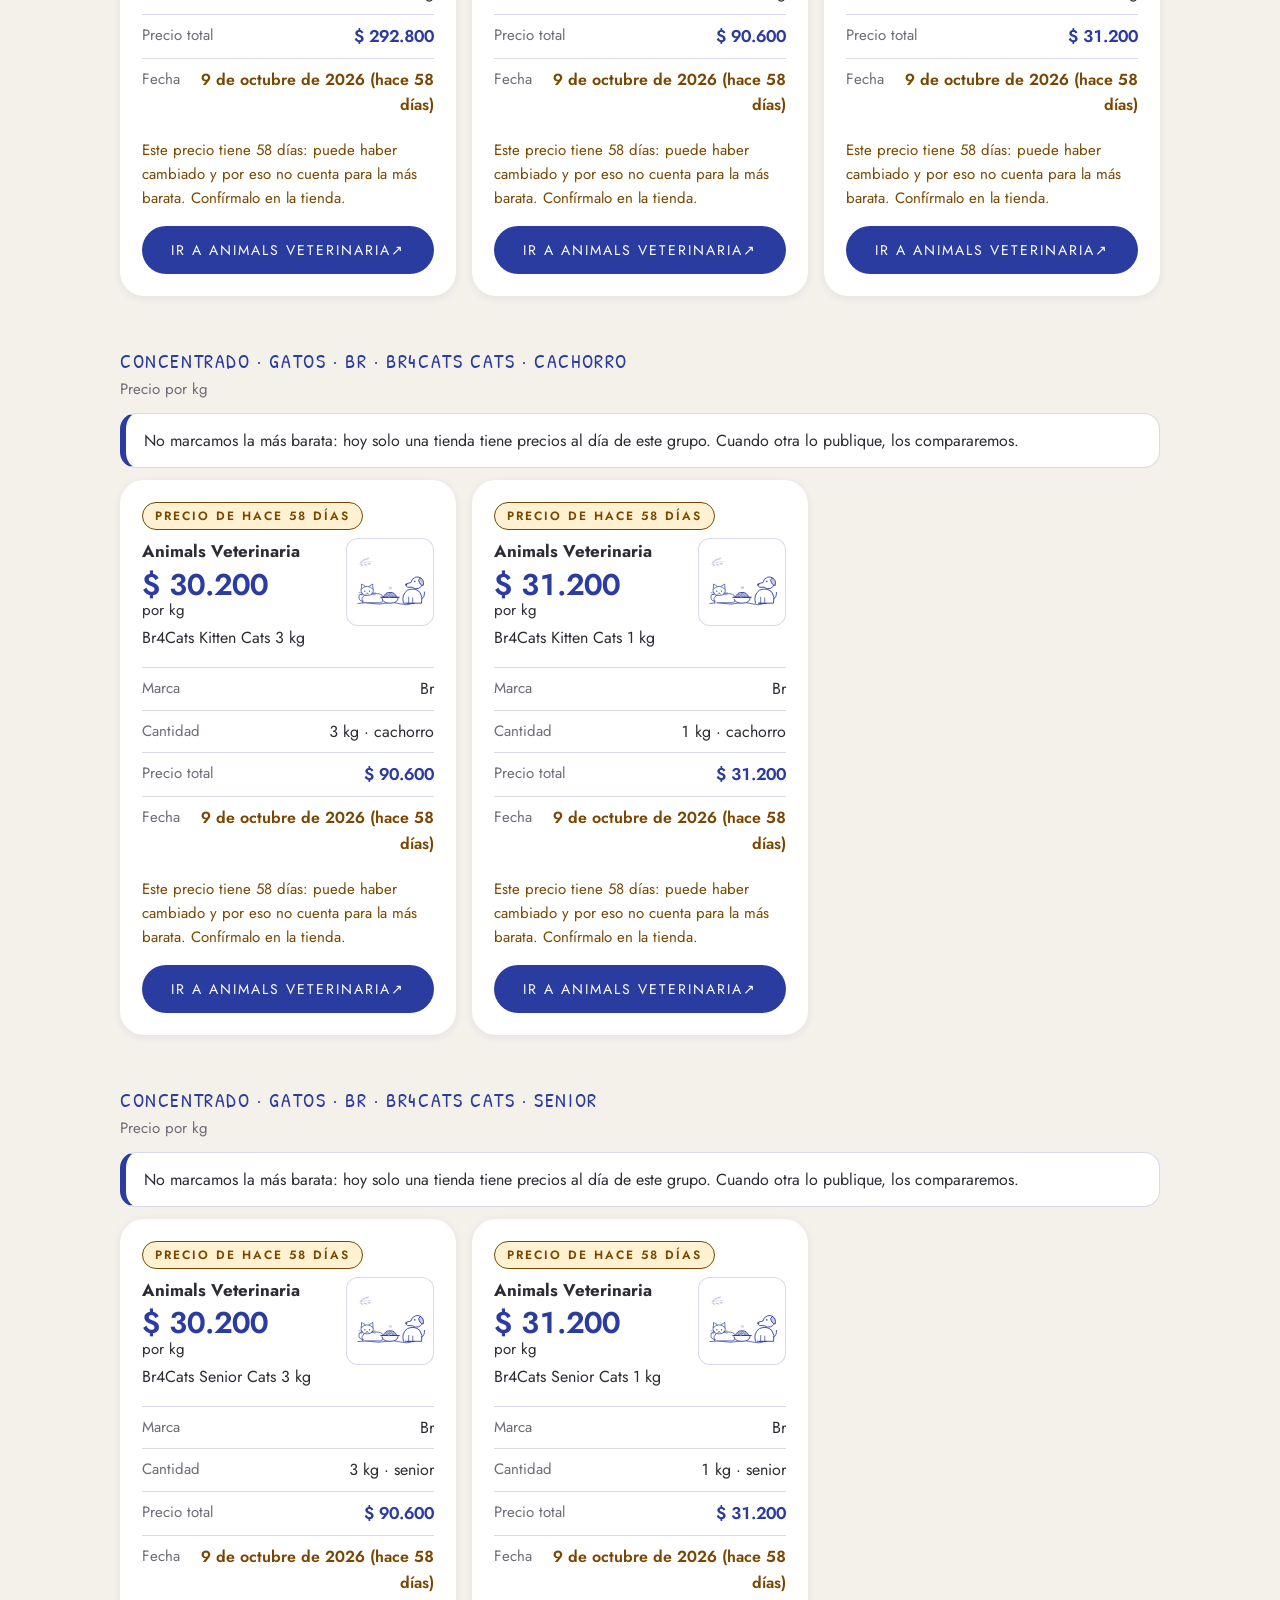
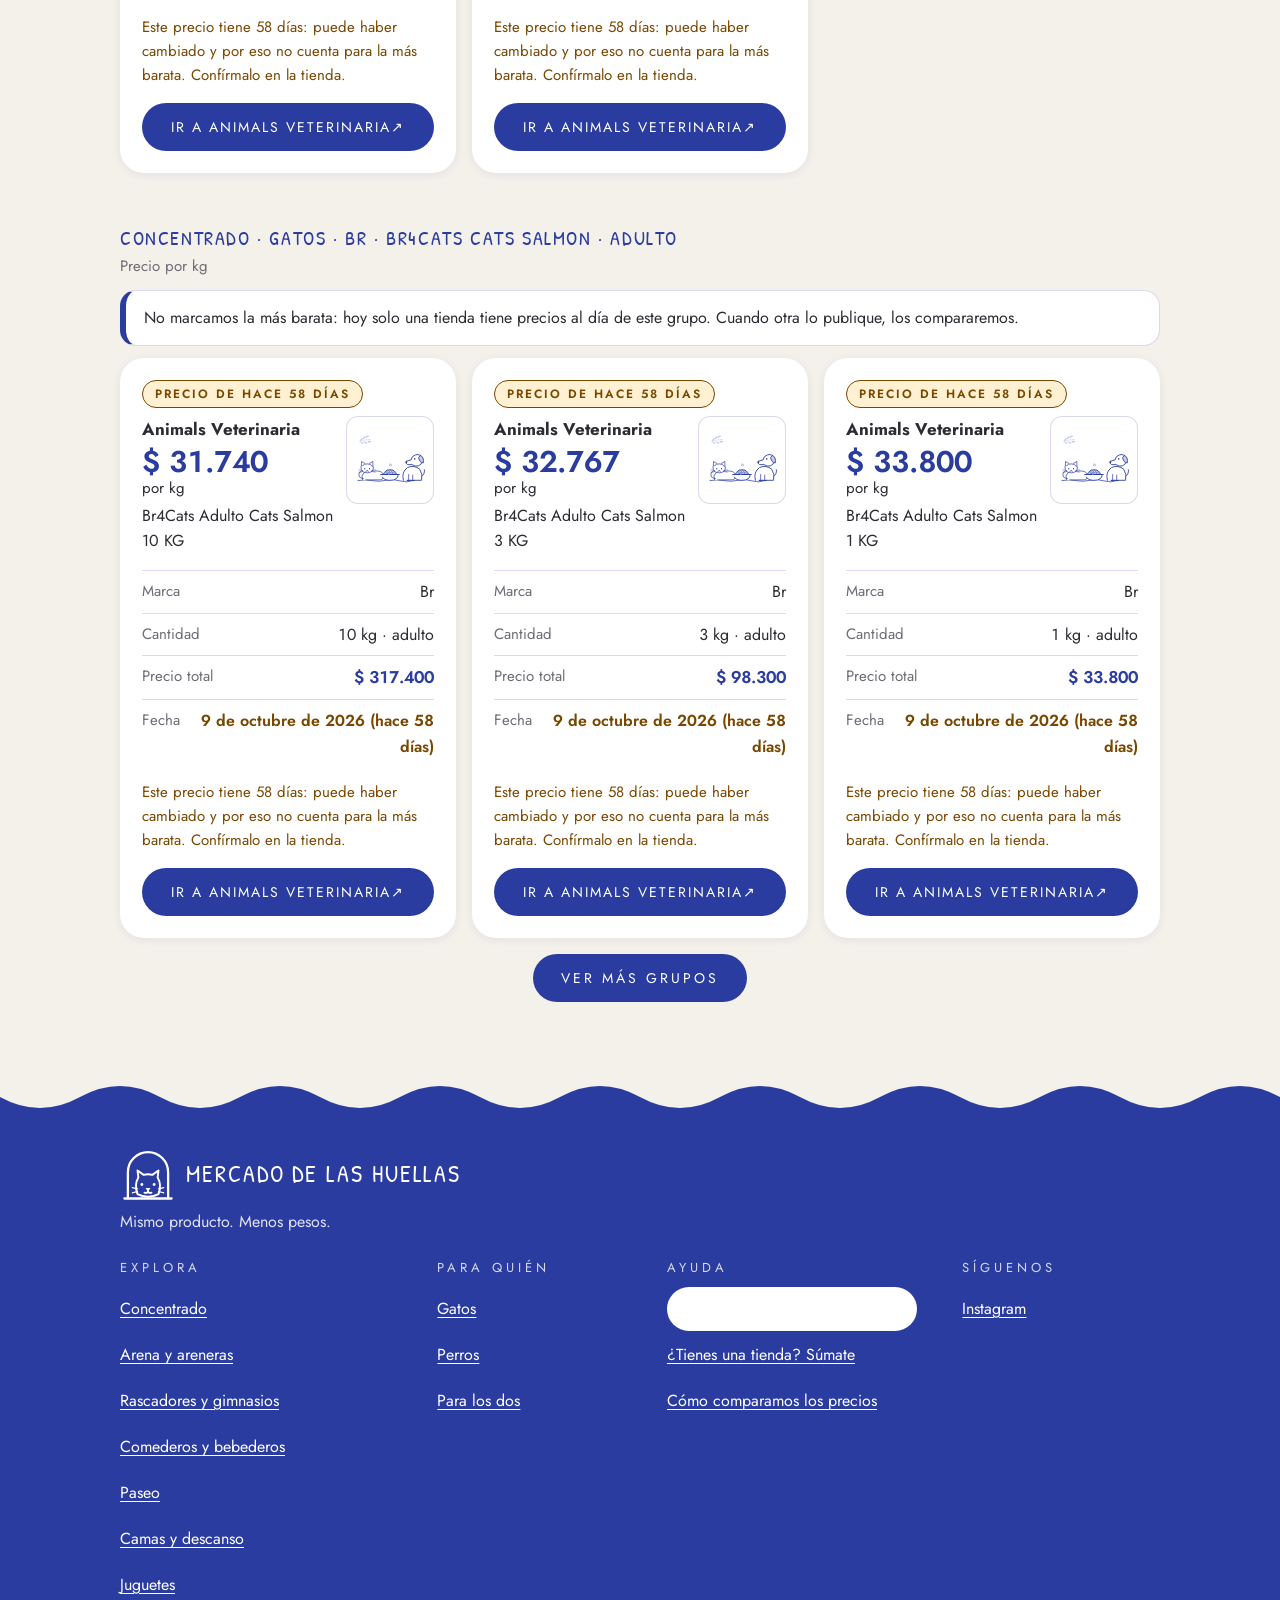
==== commit ff136806: "Más tiendas (15 pedidas y 13 candidatas), WooCommerce y JSON-LD, descubrimiento automático, emprendi" ====
--- a/index.html
+++ b/index.html
@@ -77,6 +77,10 @@
           <h2 class="filtro__titulo" id="t-especie">¿Para quién es?</h2>
           <div class="chips-envoltorio"><div class="chips" id="chips-especie"></div></div>
         </div>
+        <div class="filtro" role="group" aria-labelledby="t-local">
+          <h2 class="filtro__titulo" id="t-local">Apoya lo local</h2>
+          <div class="chips-envoltorio"><div class="chips" id="chips-local"></div></div>
+        </div>
         <div class="filtro" role="group" aria-labelledby="t-categoria">
           <h2 class="filtro__titulo" id="t-categoria">¿Qué necesita hoy?</h2>
           <div class="chips-envoltorio" id="envoltorio-categoria">
@@ -138,6 +142,7 @@
         <li><a href="./?especie=ambos#filtros" data-especie="ambos">Para los dos</a></li></ul></nav>
       <nav aria-labelledby="pie-ayuda"><h2 class="pie__titulo" id="pie-ayuda">Ayuda</h2><ul>
         <li><a class="boton boton--pie" href="./?sugerir=1" data-sugerir>Sugiere un producto</a></li>
+        <li><a href="./?sugerir=1&amp;tipo=sumar" data-sugerir data-tipo="sumar">¿Tienes una tienda? Súmate</a></li>
         <li><a href="como-funciona.html#como-comparamos">Cómo comparamos los precios</a></li></ul></nav>
       <nav aria-labelledby="pie-sigue"><h2 class="pie__titulo" id="pie-sigue">Síguenos</h2><ul>
         <li><a data-instagram target="_blank" rel="noopener">Instagram<span class="solo-lectores"> (se abre en una pestaña nueva)</span></a></li></ul></nav>
--- a/assets/css/marca.css
+++ b/assets/css/marca.css
@@ -122,6 +122,7 @@
   text-transform: uppercase; letter-spacing: 2px;
 }
 .insignia--barata { background: var(--oliva); color: var(--crema); }
+.insignia--local { background: transparent; color: var(--oliva); border: 1px solid var(--oliva); letter-spacing: 1px; text-transform: none; font-size: .8125rem; padding: 2px 10px; }
 .insignia--vieja { background: var(--ambar-fondo); color: var(--ambar); border: 1px solid var(--ambar); }
 
 /* Tarjeta de producto */
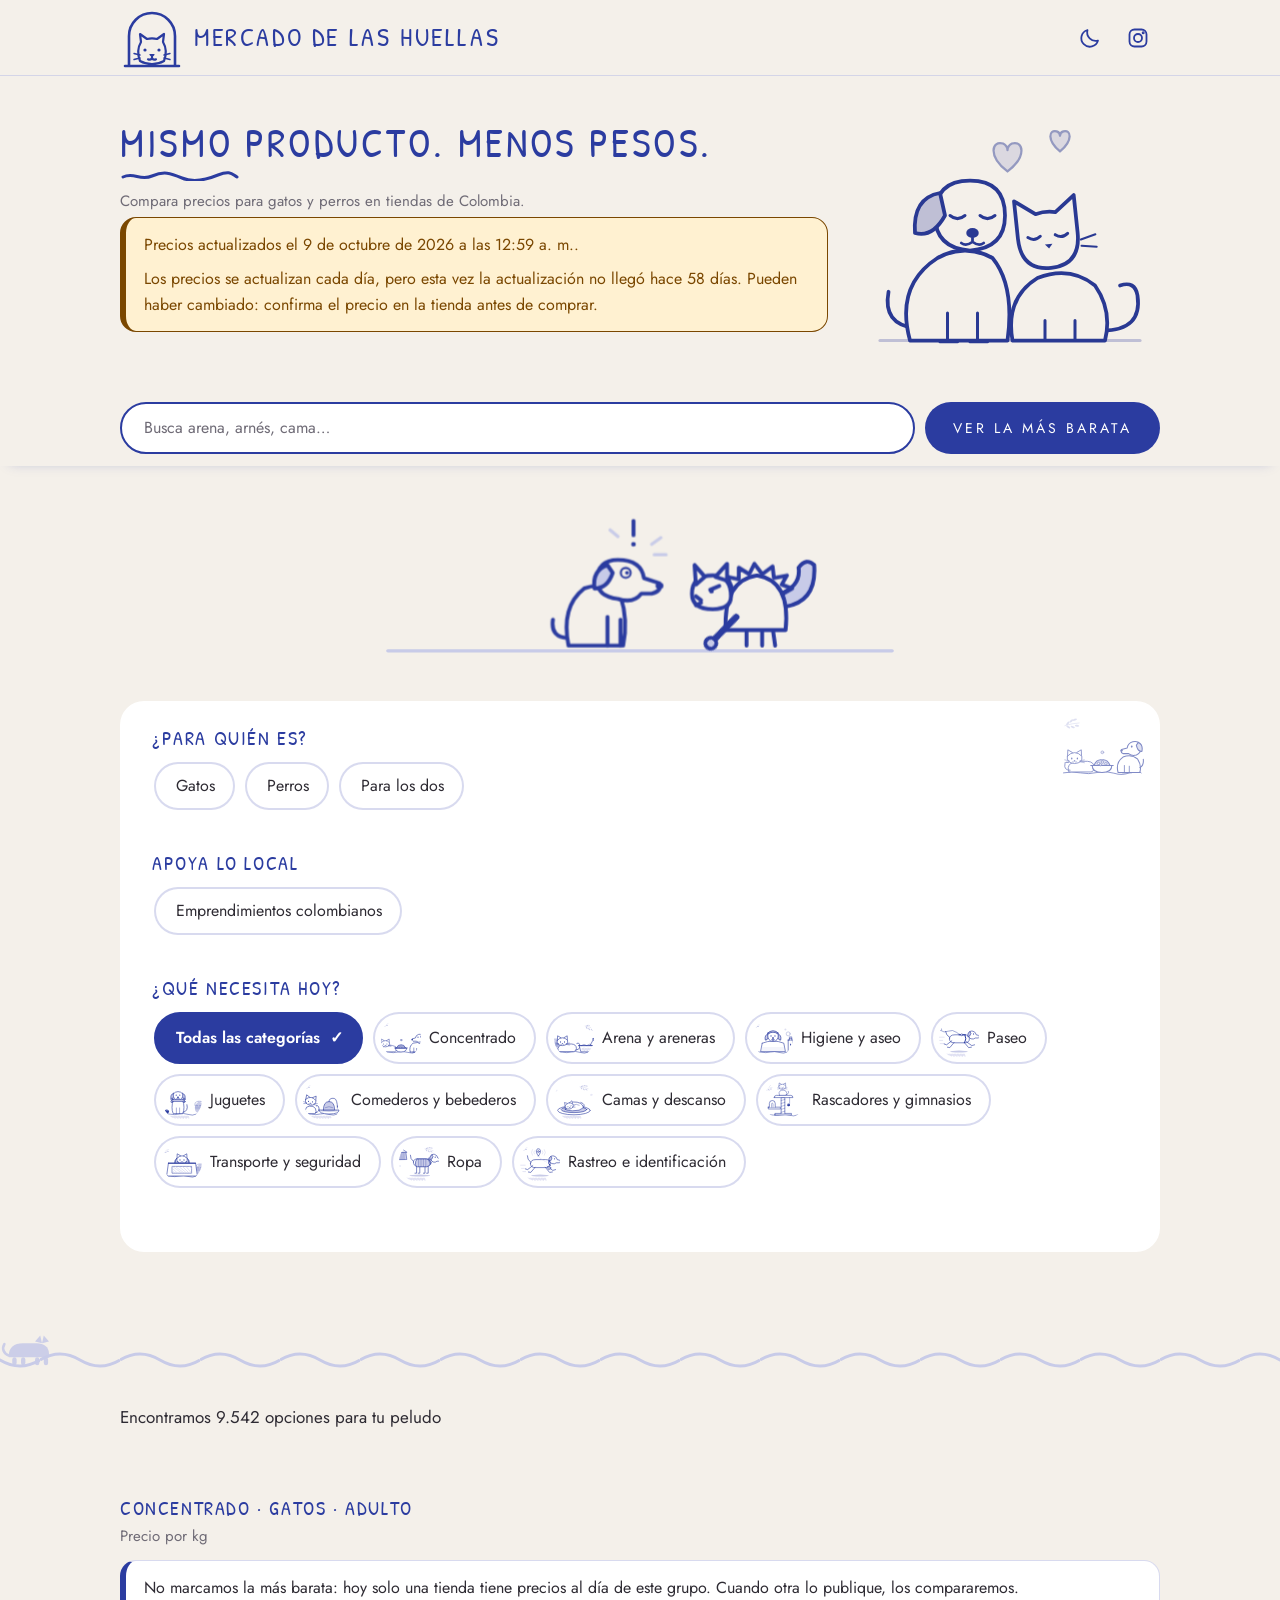
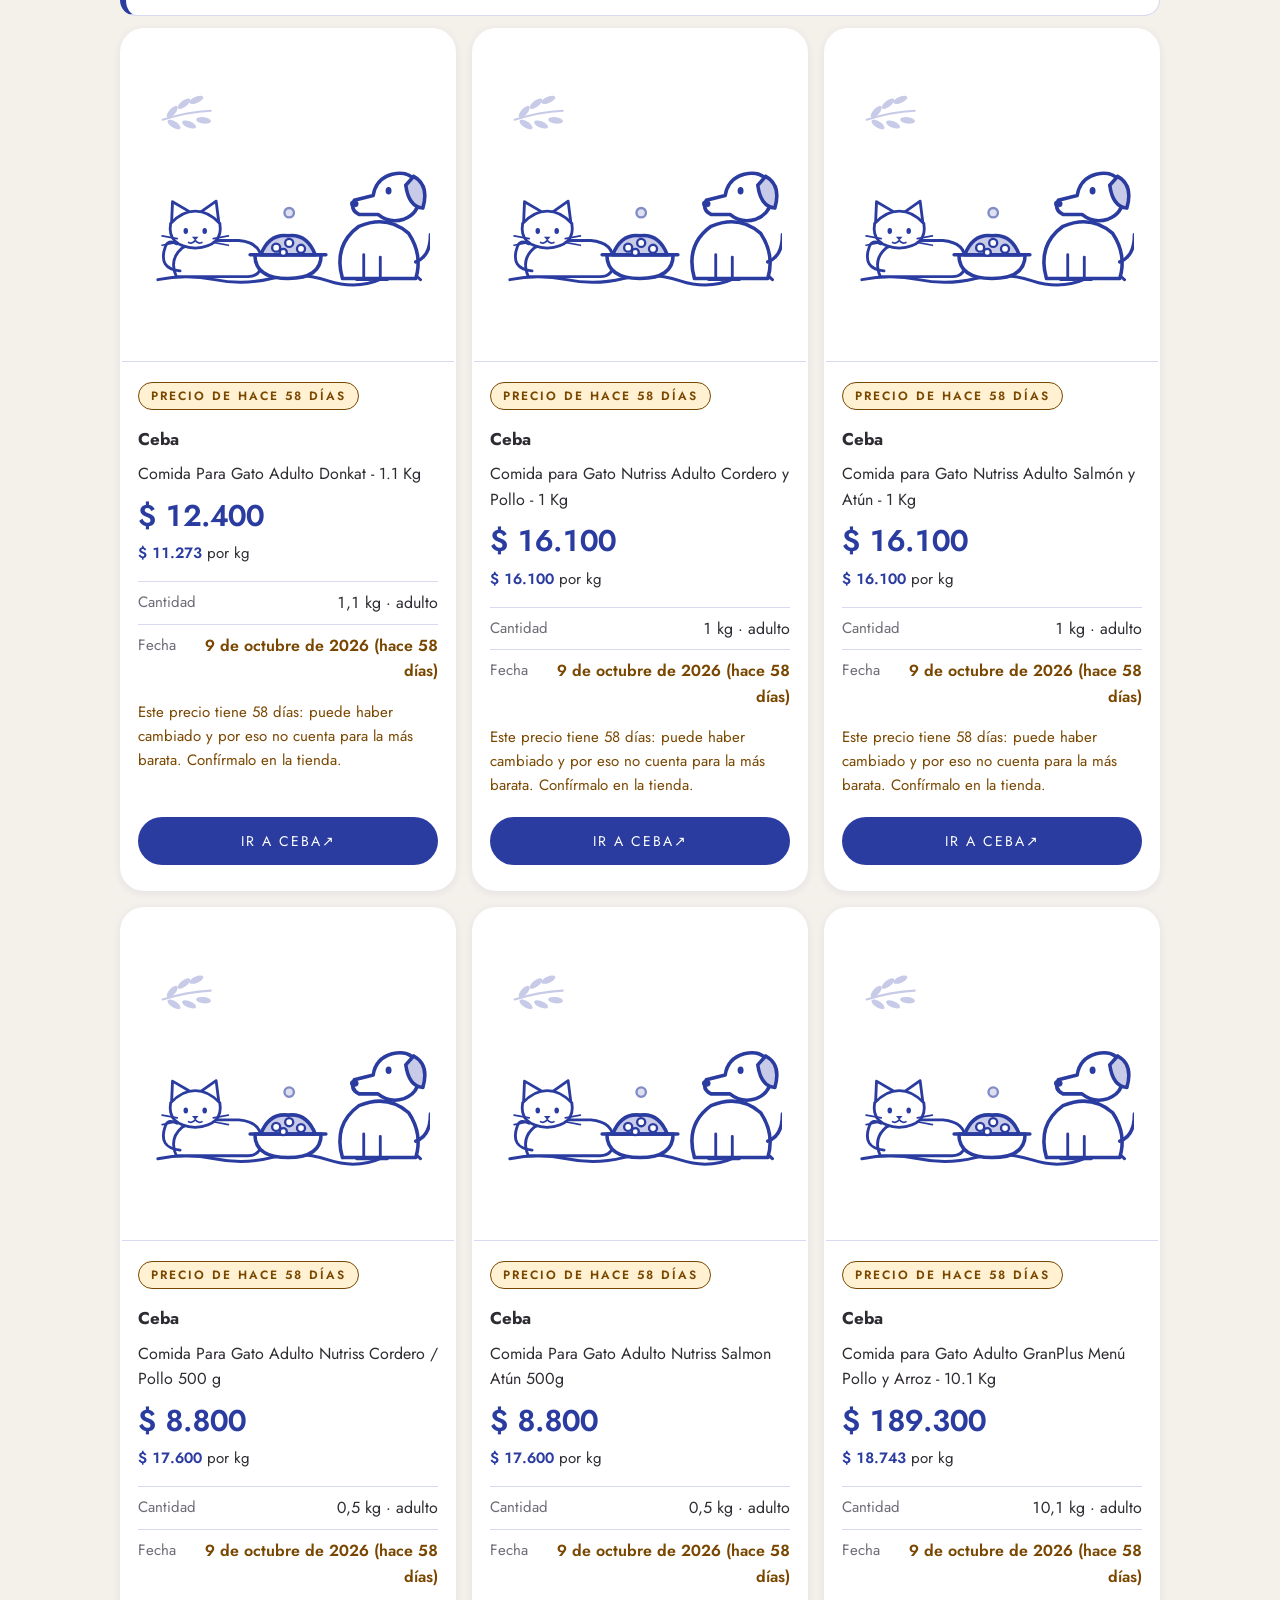
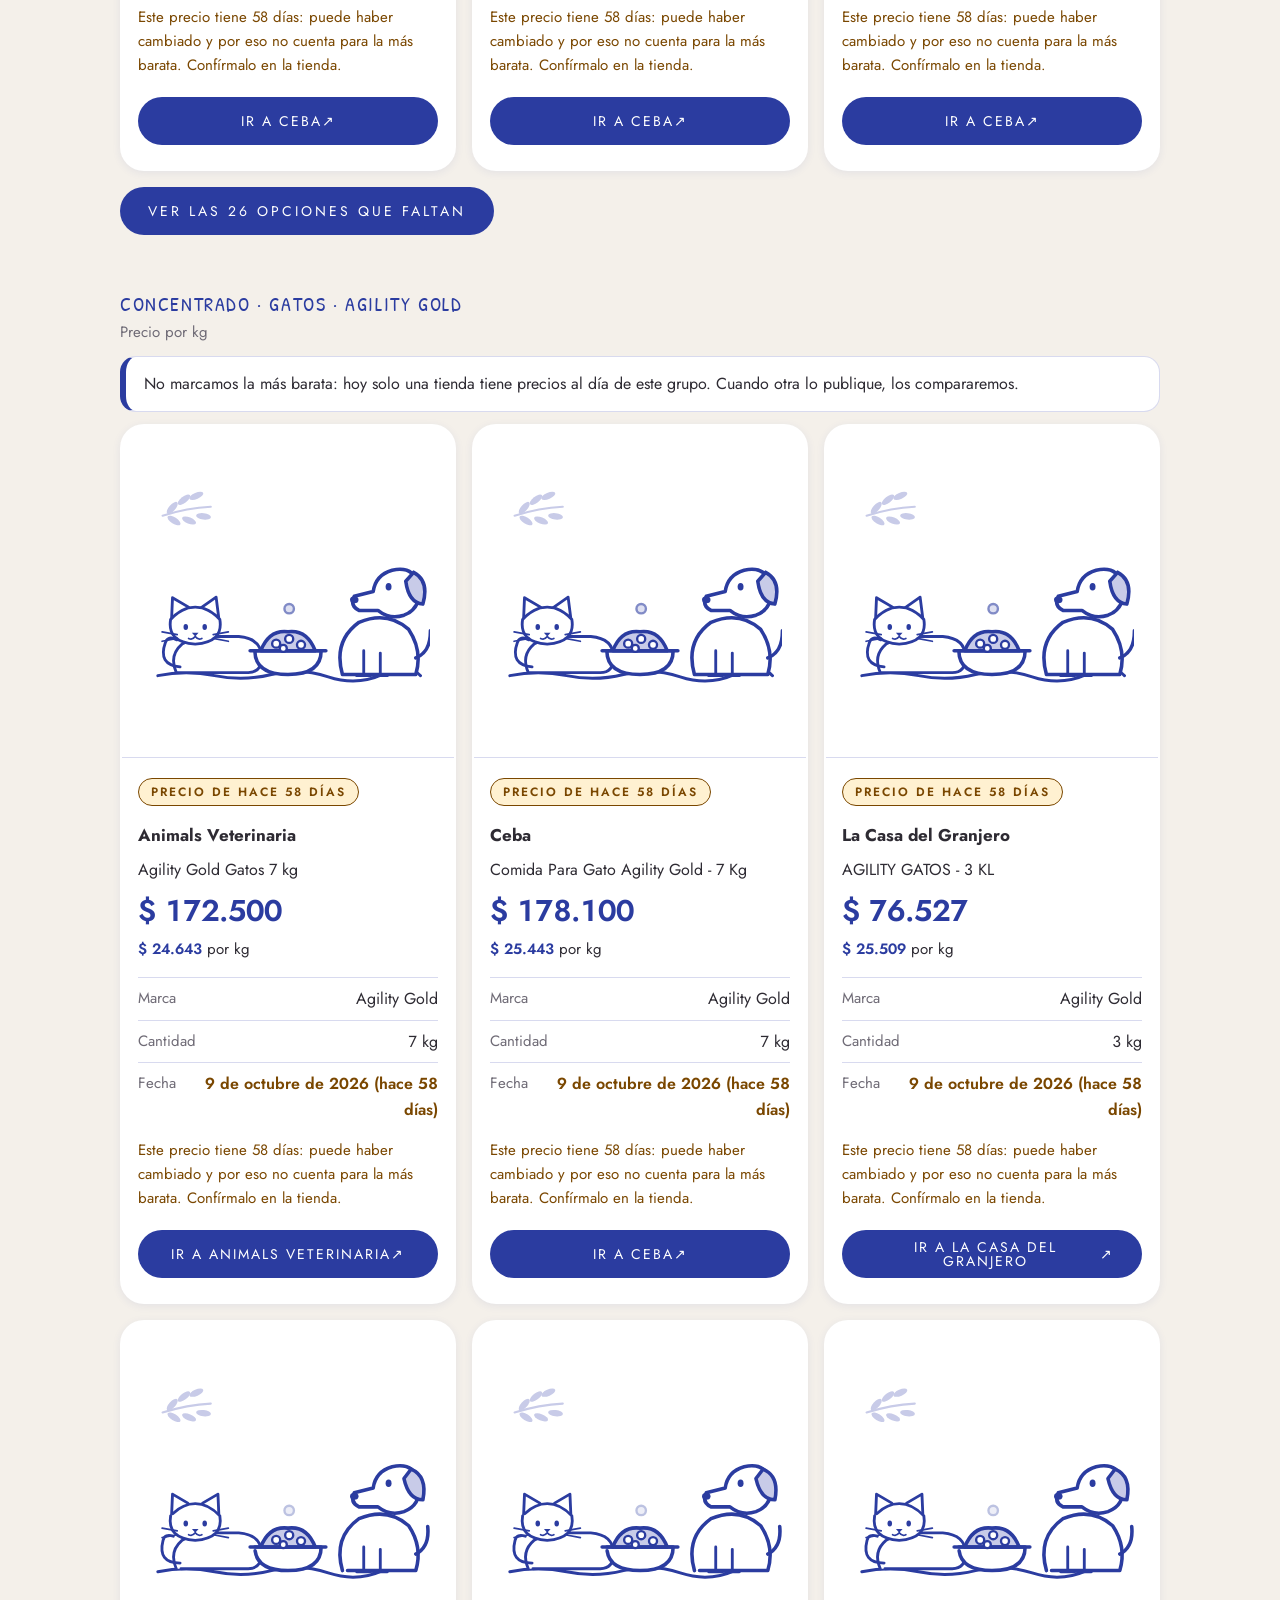
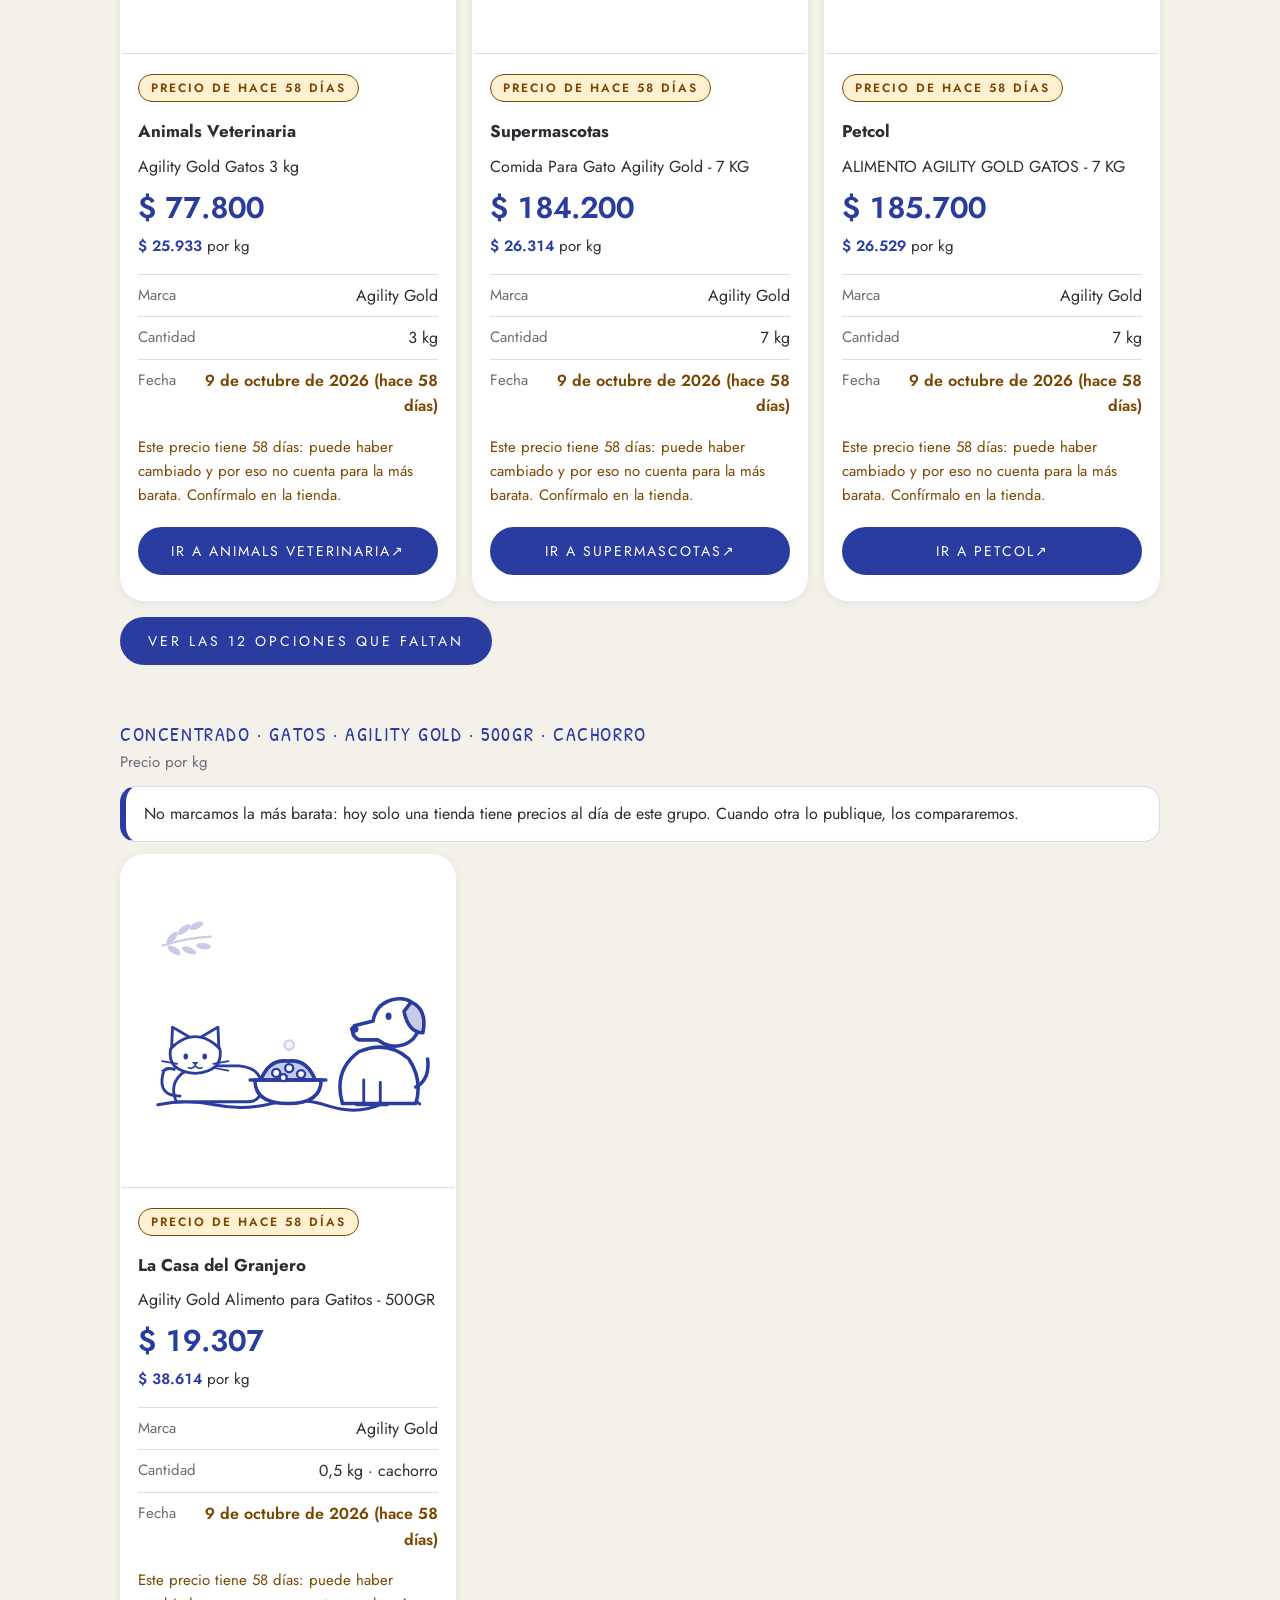
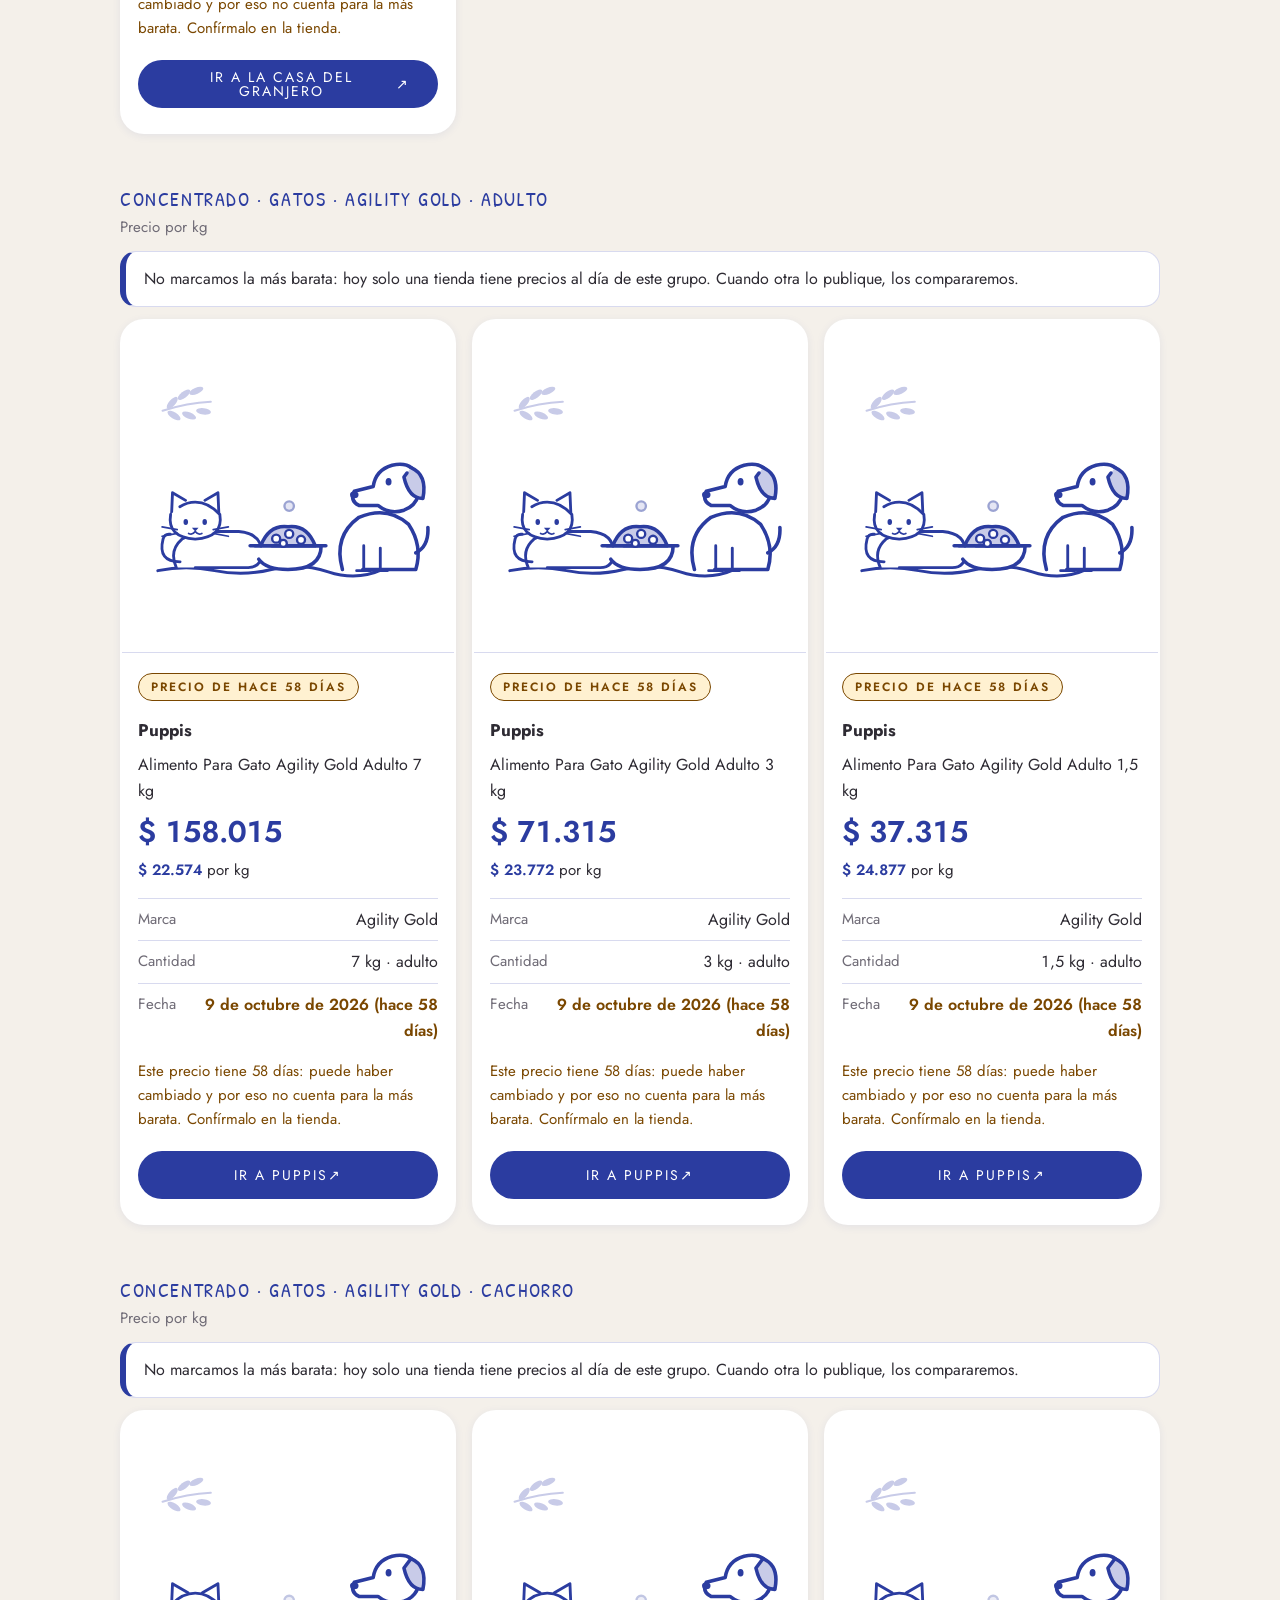
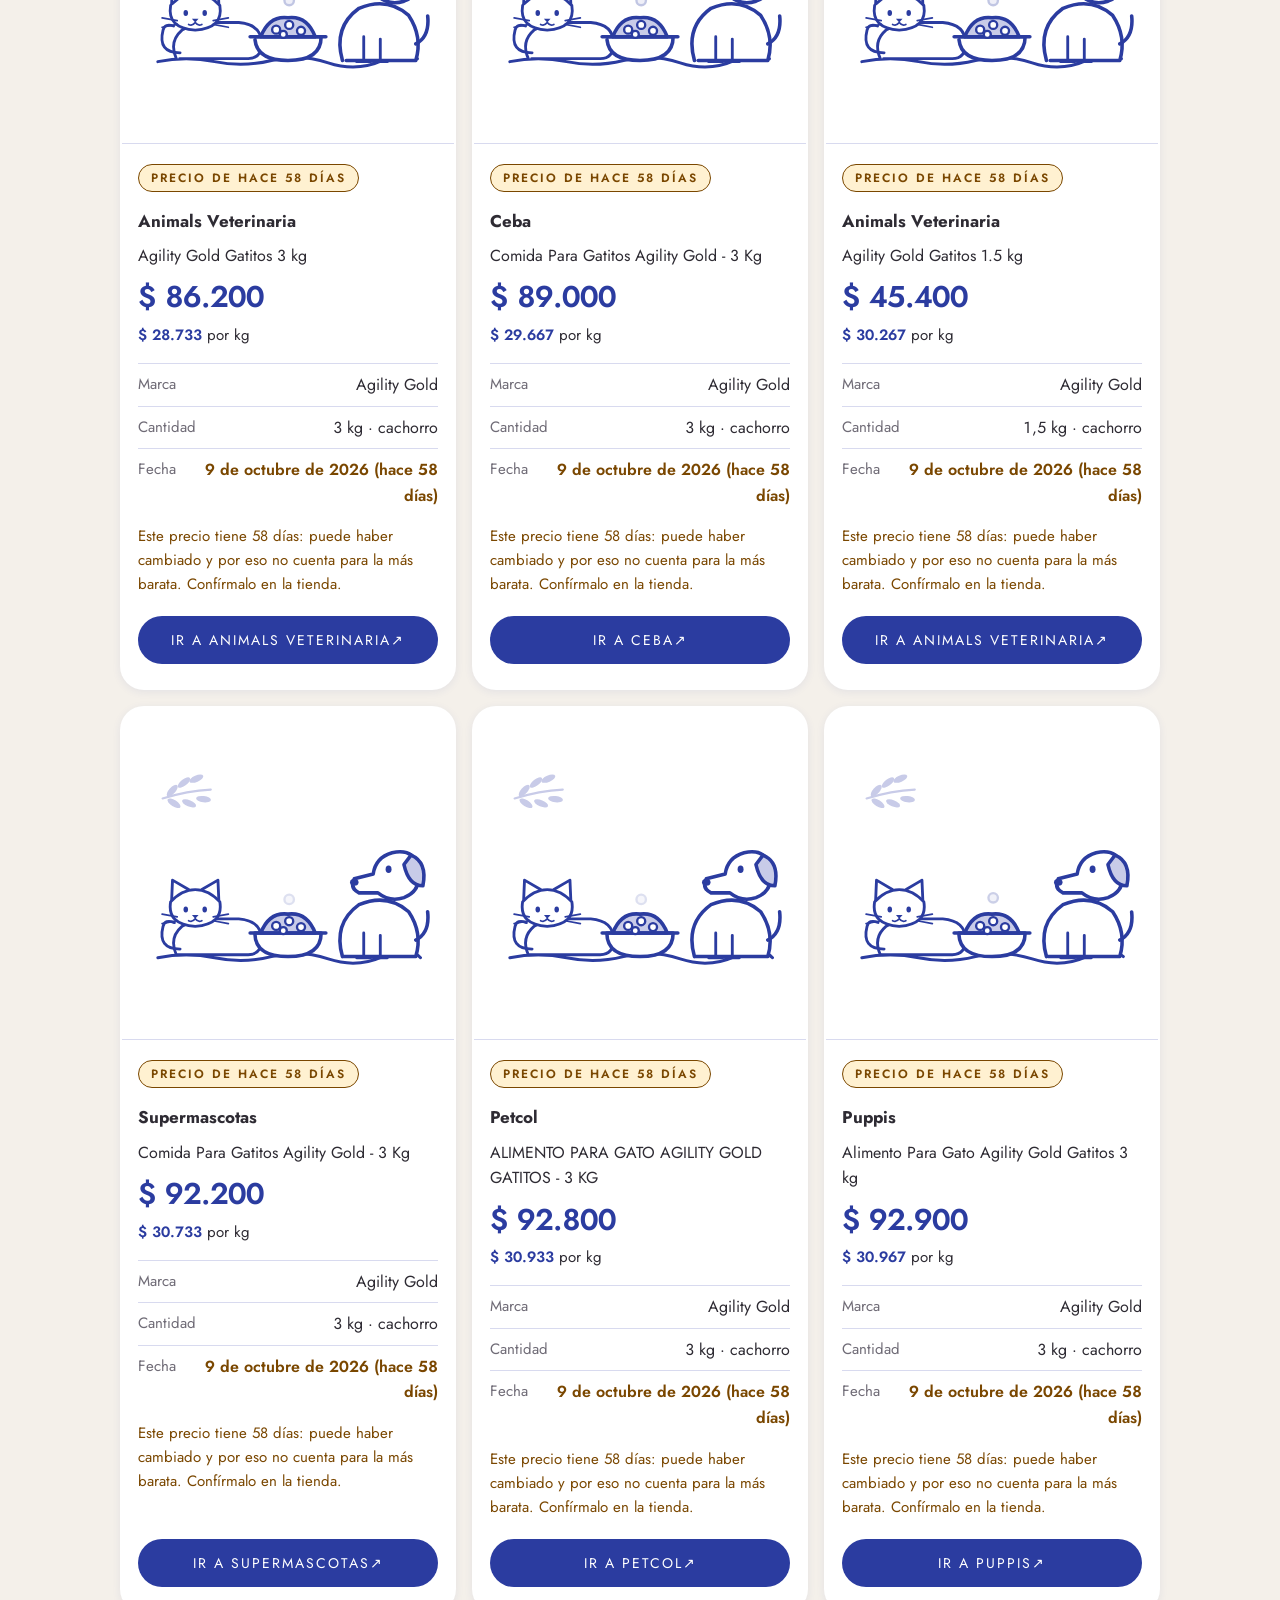
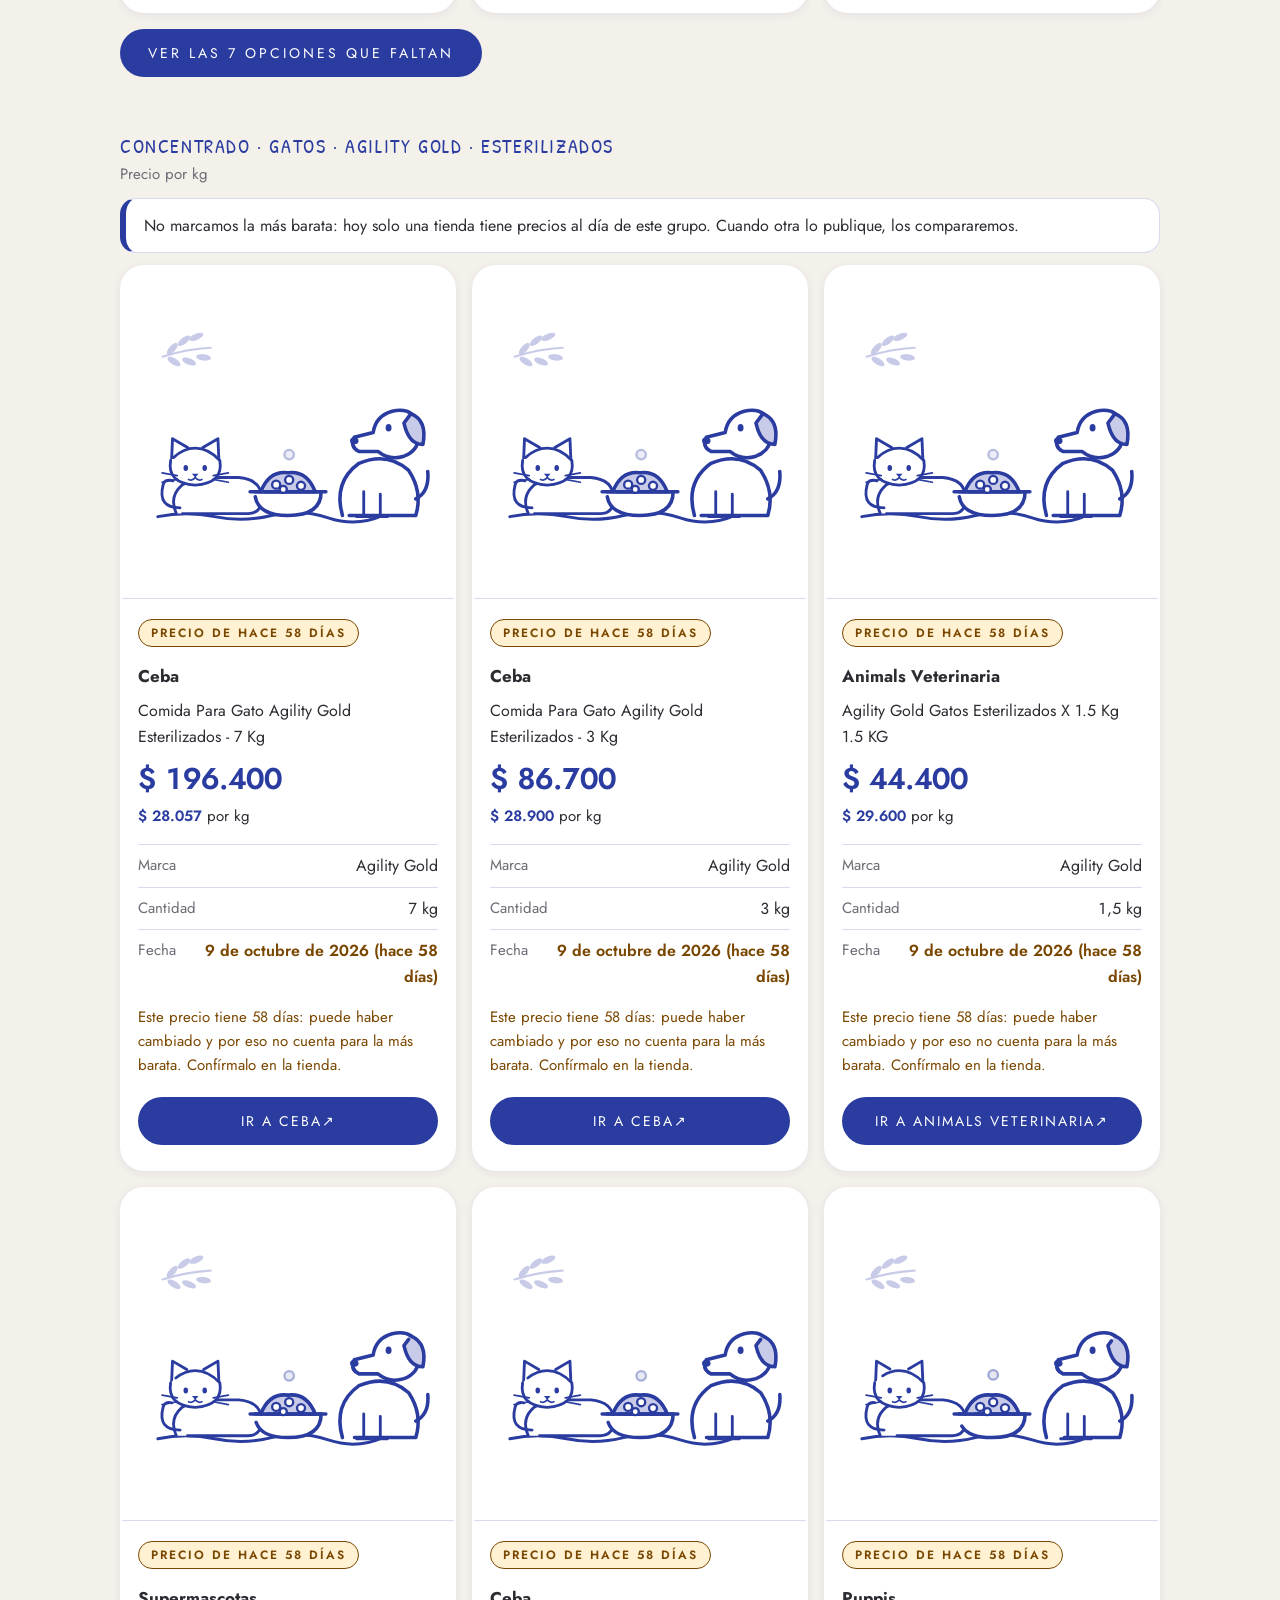
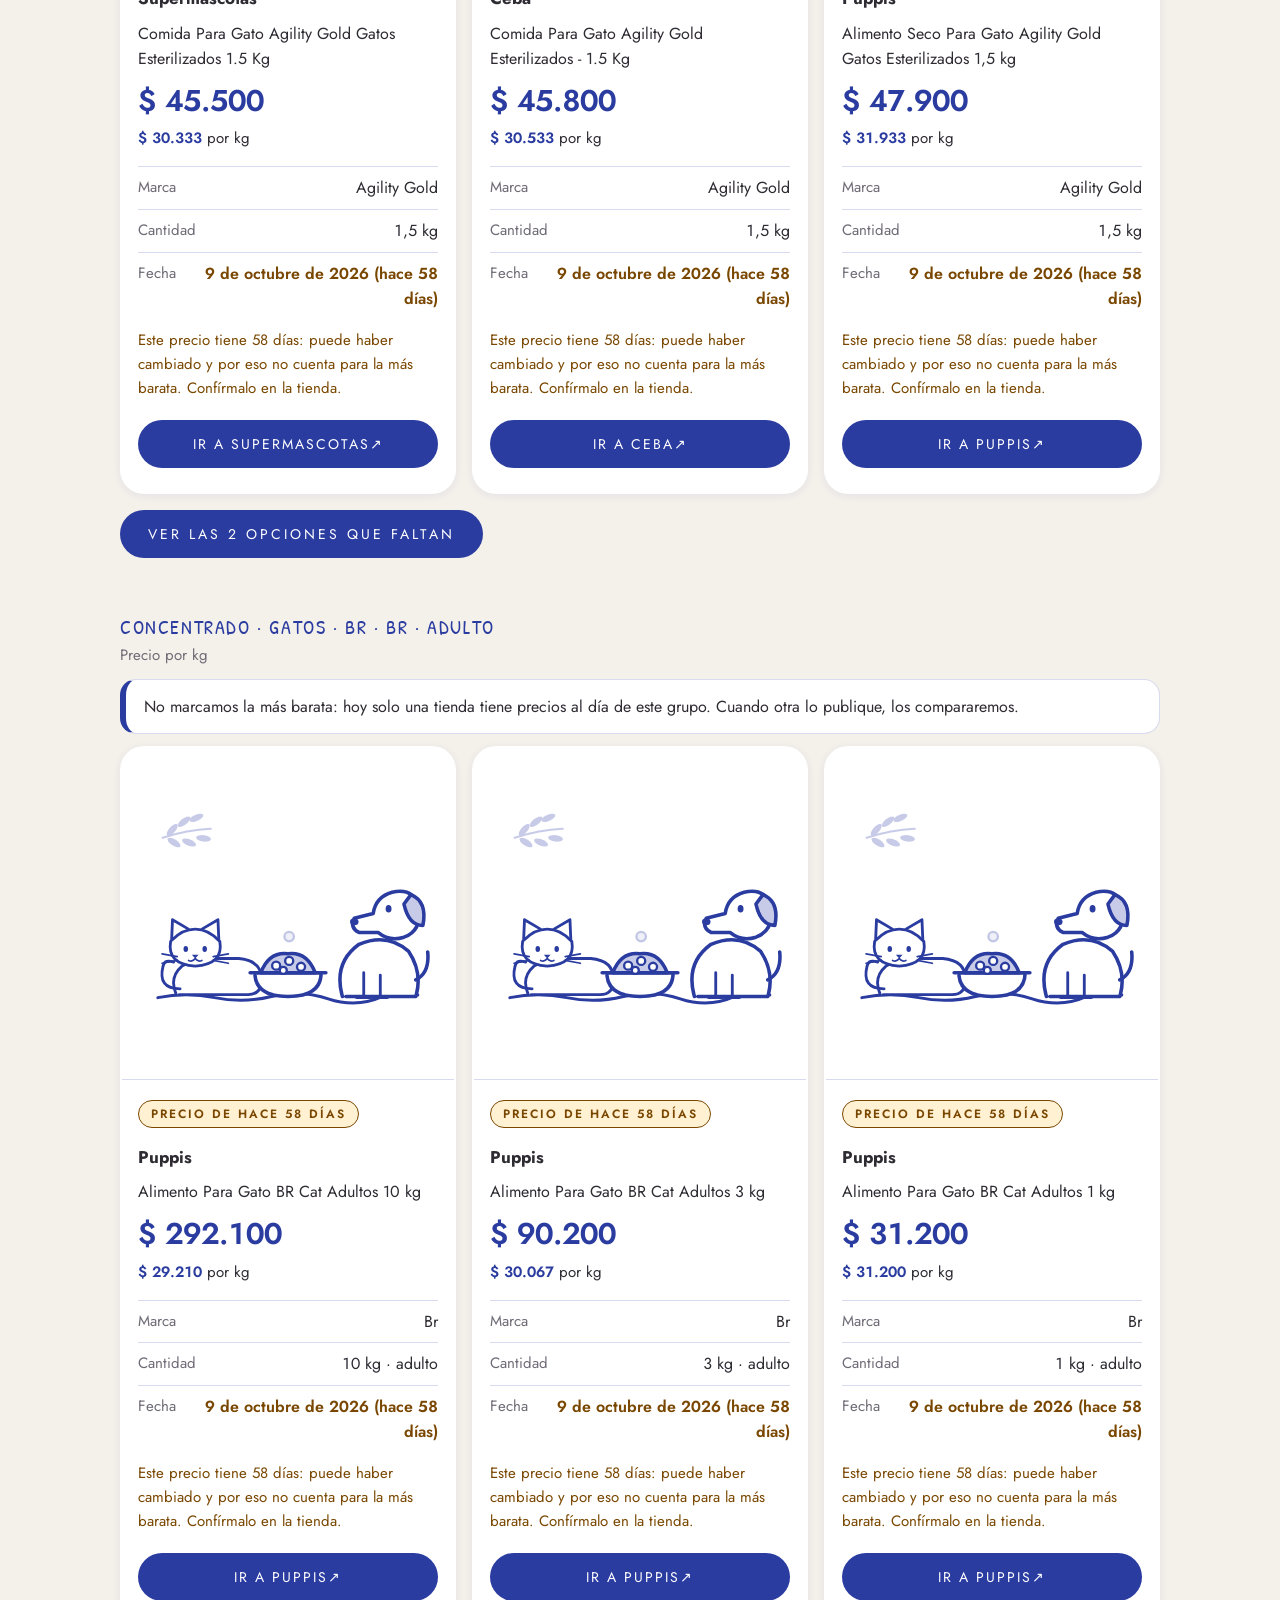
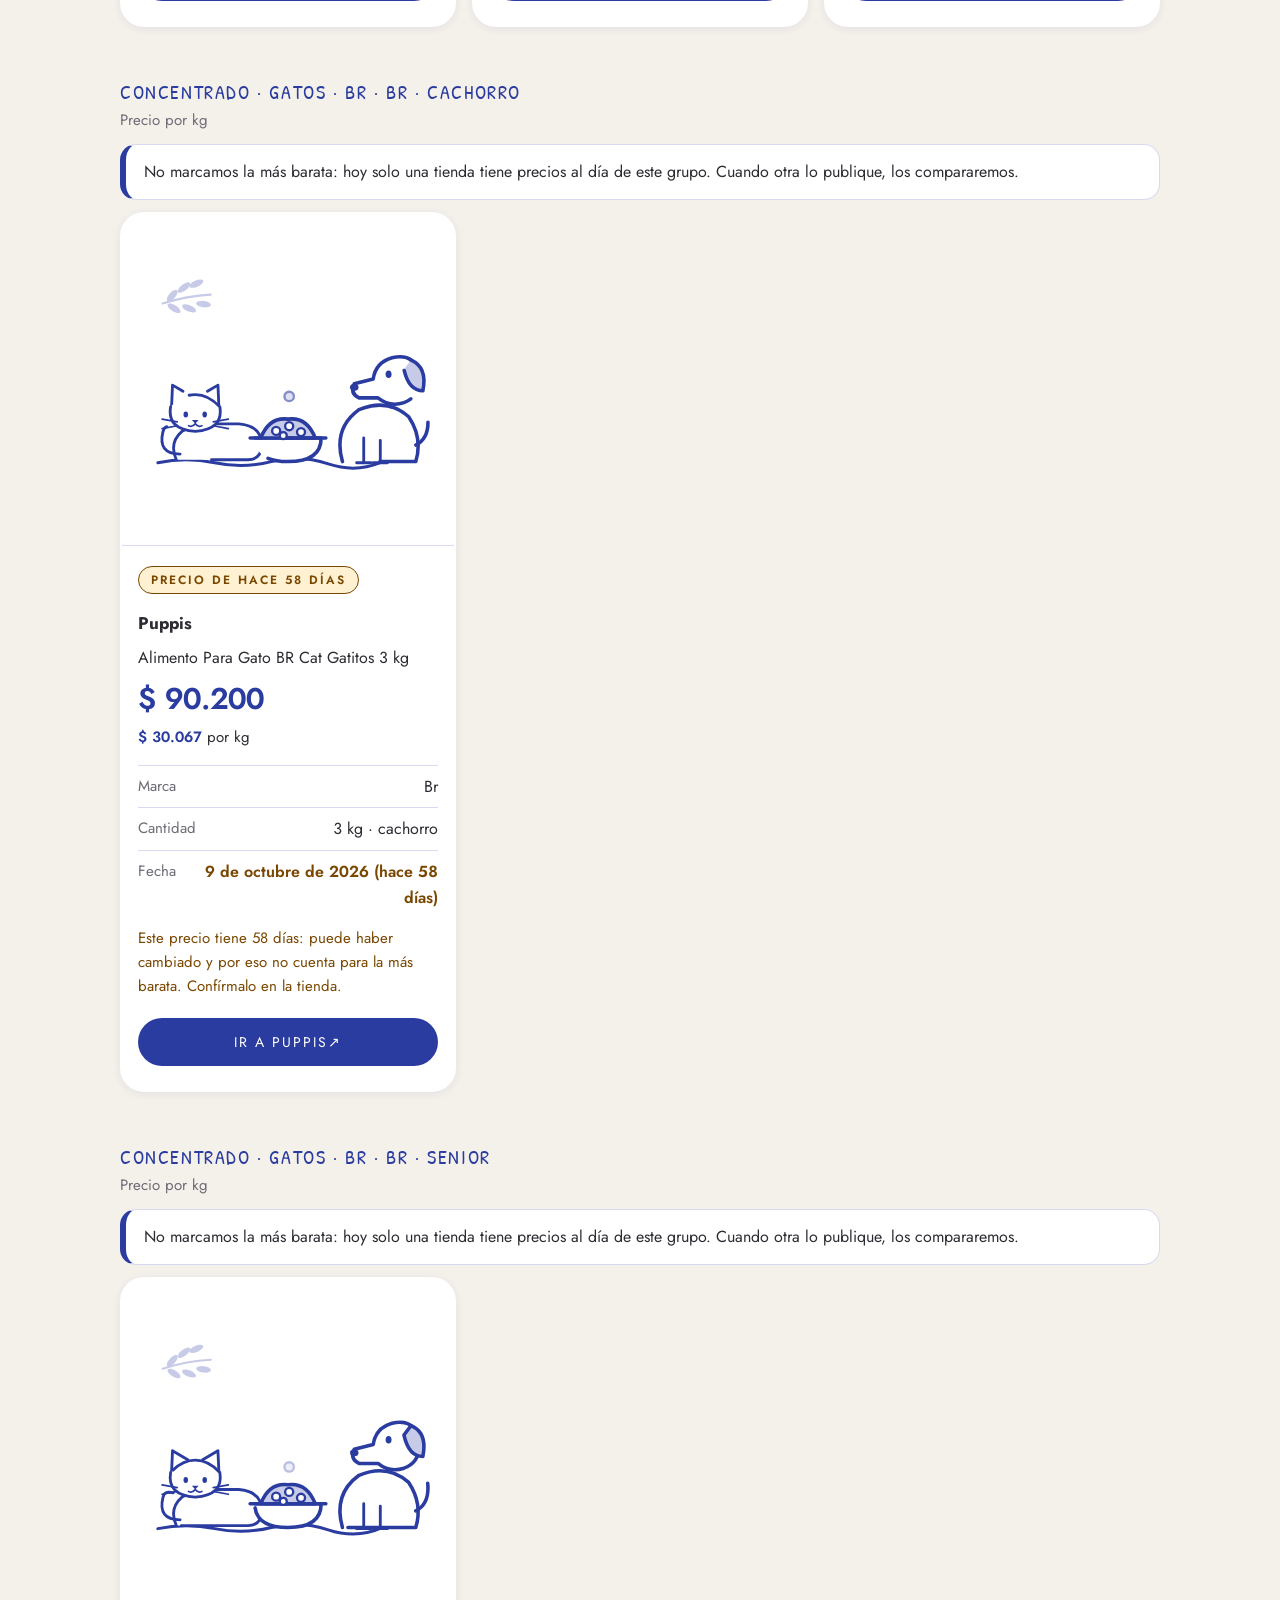
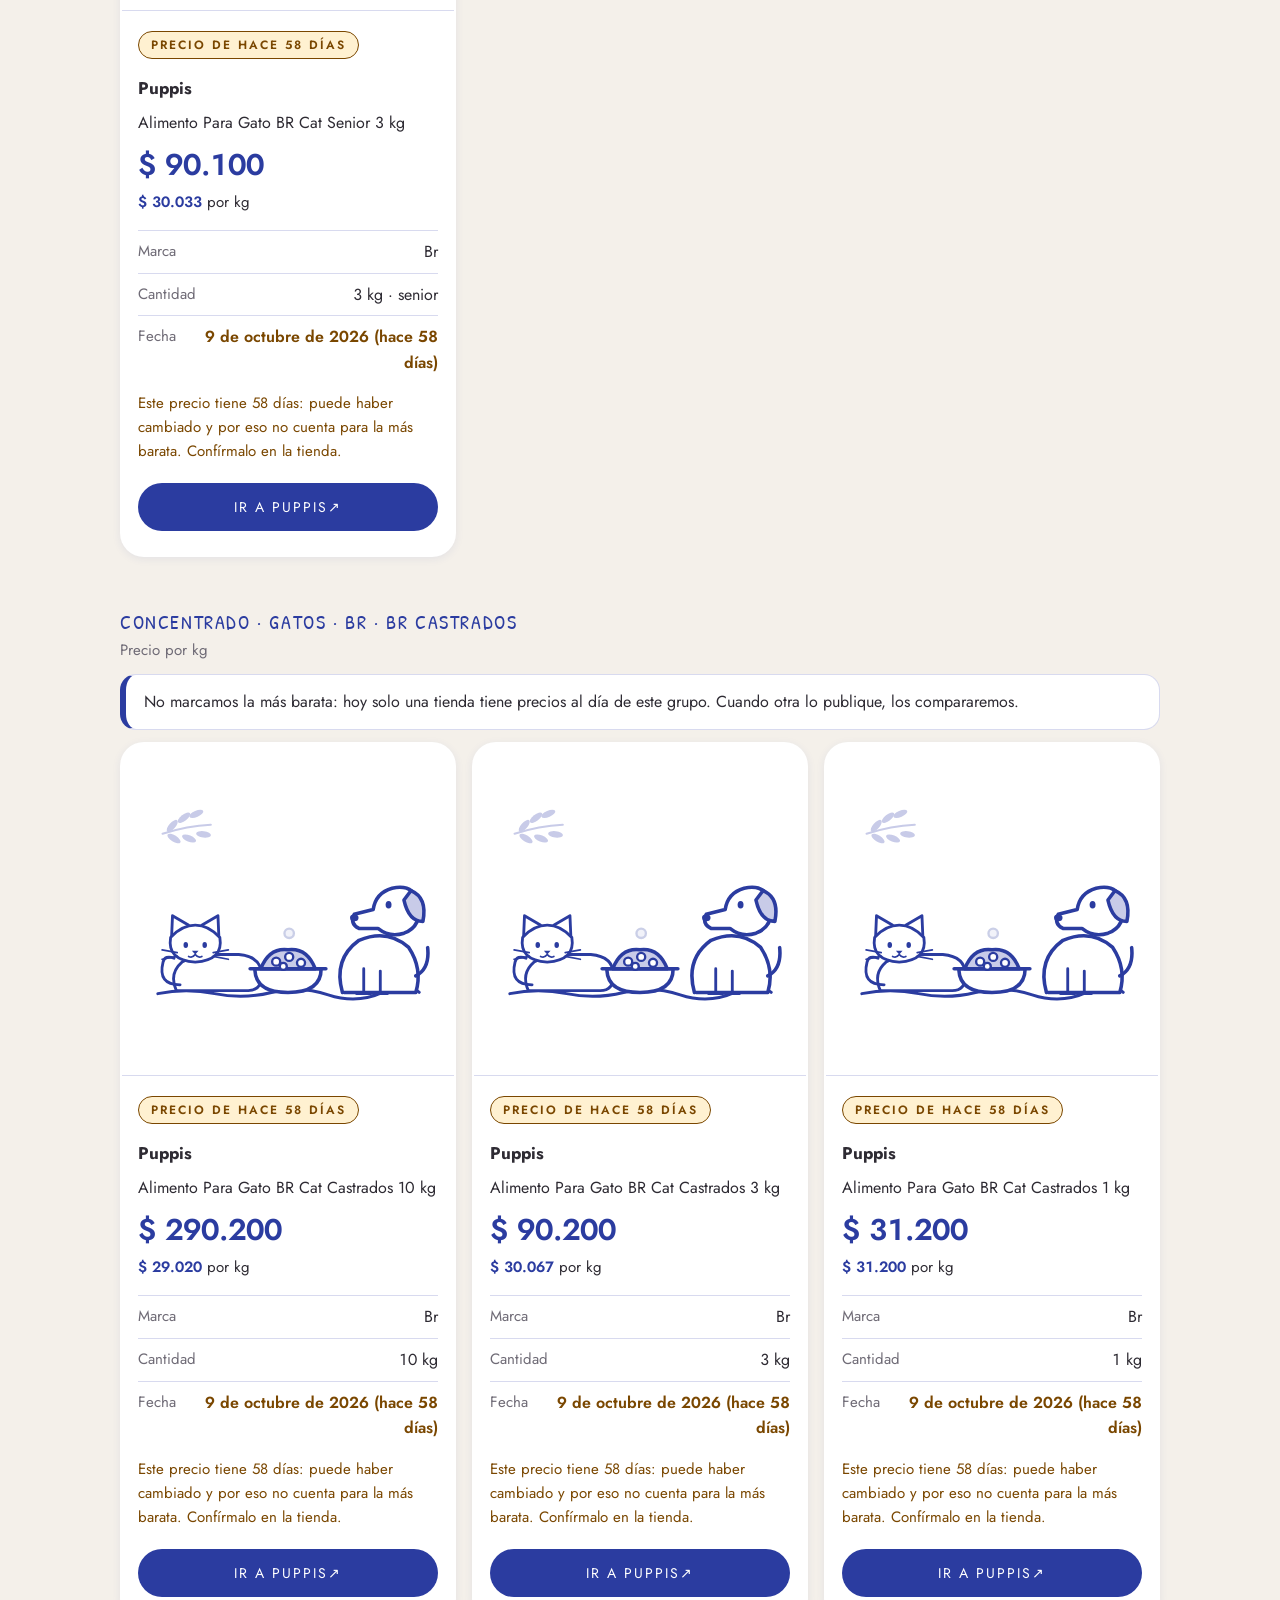
==== commit d0385da7: "Pulido visual y de confianza: precio real por producto, fotos grandes, decoración con ilustraciones," ====
--- a/index.html
+++ b/index.html
@@ -19,8 +19,6 @@
 </head>
 <body>
 <svg width="0" height="0" style="position:absolute" aria-hidden="true" focusable="false">
-  <symbol id="olivo" viewBox="0 0 120 200"><path d="M60 196C58 140 66 80 84 6" fill="none" stroke="currentColor" stroke-width="3" stroke-linecap="round"/><g fill="currentColor"><ellipse cx="46" cy="160" rx="16" ry="6" transform="rotate(-35 46 160)"/><ellipse cx="74" cy="140" rx="16" ry="6" transform="rotate(35 74 140)"/><ellipse cx="48" cy="118" rx="16" ry="6" transform="rotate(-35 48 118)"/><ellipse cx="78" cy="98" rx="15" ry="6" transform="rotate(35 78 98)"/><ellipse cx="56" cy="76" rx="15" ry="6" transform="rotate(-35 56 76)"/><ellipse cx="86" cy="58" rx="14" ry="5.5" transform="rotate(35 86 58)"/><ellipse cx="68" cy="36" rx="13" ry="5" transform="rotate(-35 68 36)"/><ellipse cx="90" cy="20" rx="12" ry="5" transform="rotate(30 90 20)"/></g></symbol>
-  <symbol id="casitas" viewBox="0 0 200 90"><g fill="currentColor"><path d="M4 88V46h46v42z"/><path d="M60 88V30h34v58z"/><path d="M104 88V52h50v36z"/><path d="M162 88V38h34v50z"/><path d="M60 30a17 17 0 0 1 34 0z"/><path d="M162 38a17 17 0 0 1 34 0z"/></g><g fill="var(--crema)"><path d="M18 88V70a6 6 0 0 1 12 0v18z"/><rect x="70" y="46" width="10" height="12" rx="5"/><rect x="120" y="62" width="10" height="12" rx="5"/><rect x="172" y="54" width="10" height="12" rx="5"/></g></symbol>
   <symbol id="logo" viewBox="0 0 64 64"><path d="M9 60V30a23 23 0 0 1 46 0v30M5 60h54"/>
 <g stroke-width="2.2"><path d="M20 55C17 47 18 41 21 36L20 28l7 5q5-1.4 10 0l7-5-1 8c3 5 4 11 1 19-7 4-17 4-24 0Z"/><circle cx="25" cy="44" r="1.6" fill="currentColor" stroke="none"/><circle cx="39" cy="44" r="1.6" fill="currentColor" stroke="none"/><path d="M30 48.5h4l-2 2.2z" fill="currentColor" stroke-width="1.2"/><path d="M32 50.7v2M32 52.7q-2 1.6-4 .6M32 52.7q2 1.6 4 .6"/><path d="M20 49l-6 -1.5M20 52l-6 1.5M44 49l6-1.5M44 52l6 1.5" stroke-width="1.4"/></g></symbol>
   <symbol id="gato-camina" viewBox="0 0 64 40"><g fill="currentColor"><path d="M10 28c0-9 6-14 16-14h16c8 0 14 4 14 12v4H10z"/><path d="M48 14l2-9 6 7z"/><path d="M42 14l-2-9-6 7z" transform="translate(6 0)"/><path d="M10 28C4 26 2 20 5 15" fill="none" stroke="currentColor" stroke-width="3" stroke-linecap="round"/><rect x="14" y="30" width="5" height="9" rx="2.5"/><rect x="24" y="30" width="5" height="9" rx="2.5"/><rect x="40" y="30" width="5" height="9" rx="2.5"/><rect x="50" y="30" width="5" height="9" rx="2.5"/></g></symbol>
@@ -44,15 +42,13 @@
 </header>
 
 <section class="portada">
-  <svg class="deco deco--olivo deco--izq" aria-hidden="true"><use href="#olivo"/></svg>
-  <svg class="deco deco--casitas" aria-hidden="true"><use href="#casitas"/></svg>
   <div class="contenedor portada__fila">
     <div>
       <h1>Mismo producto. Menos pesos.</h1>
       <p class="apoyo">Compara precios para gatos y perros en tiendas de Colombia.</p>
       <div id="actualizacion"></div>
     </div>
-    <img class="portada__ilus" src="assets/ilustraciones/juguetes-interactivos.svg" alt="" aria-hidden="true" width="240" height="200">
+    <img class="portada__ilus ilus-linea" src="assets/ilustraciones/gato-y-perro-carino.svg" alt="Un gato y un perro dándose cariño" width="240" height="200">
   </div>
 </section>
 
@@ -66,13 +62,71 @@
   </div>
 </div>
 
+<section class="historia" aria-label="Una escena de un perro y un gato">
+  <div class="contenedor">
+    <button class="historia__boton" id="historia" type="button" aria-label="Ver otra vez la escena: un perro persigue a un gato, el gato frena, se eriza y le da un manotazo, y el perro se sienta sorprendido">
+      <svg class="historia__svg" viewBox="0 0 400 150" aria-hidden="true" focusable="false">
+        <path class="h-suelo" d="M6 136H394"/>
+        <g transform="translate(0 132)">
+          <g class="h-perro-corre">
+            <g class="h-cola" style="transform-origin:-34px -42px"><path class="h-l" d="M-34 -42Q-48 -52 -44 -66"/></g>
+            <path class="h-l h-pata h-p1" style="transform-origin:-22px -26px" d="M-22 -26L-30 -2"/>
+            <path class="h-l h-pata h-p2" style="transform-origin:-12px -26px" d="M-12 -26L-6 -2"/>
+            <path class="h-w" d="M-34 -30Q-34 -50 -12 -50H14Q30 -50 32 -36Q32 -22 14 -22H-12Q-34 -22 -34 -30Z"/>
+            <path class="h-l h-pata h-p2" style="transform-origin:10px -26px" d="M10 -26L16 -2"/>
+            <path class="h-l h-pata h-p1" style="transform-origin:20px -26px" d="M20 -26L30 -2"/>
+            <path class="h-w" d="M22 -56Q22 -72 38 -72Q54 -70 56 -58L68 -54Q70 -48 62 -46L52 -46Q46 -38 34 -42Q22 -44 22 -56Z"/>
+            <path class="h-v" d="M30 -68Q20 -64 22 -50Q32 -50 36 -62Z"/>
+            <circle class="h-b" cx="43" cy="-61" r="2"/><ellipse class="h-b" cx="66" cy="-52" rx="3.6" ry="3"/>
+          </g>
+          <g class="h-gato-corre">
+            <path class="h-l" d="M-24 -28Q-42 -30 -40 -52"/>
+            <path class="h-l h-pata h-p2" style="transform-origin:-14px -16px" d="M-14 -16L-24 -2"/>
+            <path class="h-l h-pata h-p1" style="transform-origin:-6px -16px" d="M-6 -16L-8 -2"/>
+            <path class="h-w" d="M-24 -20Q-24 -38 -6 -38H12Q24 -38 24 -26Q24 -14 12 -14H-6Q-24 -14 -24 -20Z"/>
+            <path class="h-l h-pata h-p1" style="transform-origin:6px -16px" d="M6 -16L8 -2"/>
+            <path class="h-l h-pata h-p2" style="transform-origin:14px -16px" d="M14 -16L24 -2"/>
+            <path class="h-w" d="M18 -40Q18 -56 32 -56Q46 -56 46 -42Q46 -32 32 -32Q18 -32 18 -40Z"/>
+            <path class="h-w" d="M21 -52L21 -64L30 -56ZM38 -56L45 -63L44 -49Z"/>
+            <circle class="h-b" cx="36" cy="-45" r="1.8"/><path class="h-b" d="M45 -42l3 1-3 2z"/>
+          </g>
+          <g class="h-gato-def">
+            <g class="h-polvo"><path d="M-6 -4H-22M-2 -12H-16M-8 -20H-20"/></g>
+            <g class="h-giro">
+              <path class="h-v" d="M-22 -30Q-46 -34 -44 -62Q-38 -68 -32 -60Q-34 -46 -18 -40Z"/>
+              <path class="h-l" d="M-12 -14L-14 0M-4 -14L-4 0M8 -14L8 0"/>
+              <path class="h-w" d="M-22 -12Q-26 -50 0 -54Q26 -50 24 -12Z"/>
+              <path class="h-l h-pelo" d="M-20 -40L-27 -44L-19 -47L-23 -54L-13 -52L-12 -61L-4 -55L2 -63L6 -55L14 -60L14 -51L23 -53L19 -44L26 -42"/>
+              <path class="h-w" d="M20 -38Q20 -54 34 -54Q50 -54 50 -40Q50 -28 34 -28Q20 -28 20 -38Z"/>
+              <path class="h-w" d="M23 -50L23 -63L32 -53ZM40 -53L48 -62L47 -47Z"/>
+              <path class="h-l" d="M29 -46l7 3M43 -35l4 -3M43 -33l4 2"/>
+              <circle class="h-b" cx="35" cy="-42" r="1.8"/>
+              <g class="h-pata-ataque" style="transform-origin:16px -22px"><path class="h-l h-grueso" d="M16 -22L18 4"/><circle class="h-v" cx="18" cy="6" r="4.2"/></g>
+            </g>
+          </g>
+          <g class="h-perro-sienta"><g class="h-hop">
+            <path class="h-l" d="M-20 -6Q-34 -6 -32 -20"/>
+            <path class="h-w" d="M-20 0Q-26 -30 -8 -44Q8 -50 20 -38Q26 -20 22 0Z"/>
+            <path class="h-l" d="M10 0V-22M20 0V-20"/>
+            <path class="h-w" d="M2 -50Q2 -66 18 -66Q36 -66 38 -52L50 -48Q52 -42 44 -40L36 -40Q30 -32 18 -36Q2 -38 2 -50Z"/>
+            <path class="h-v" d="M10 -62Q-2 -58 0 -44Q10 -44 14 -56Z"/>
+            <circle class="h-w h-fino" cx="24" cy="-56" r="3.8"/><circle class="h-b" cx="25" cy="-56" r="1.4"/><ellipse class="h-b" cx="50" cy="-46" rx="3" ry="2.5"/>
+            <g class="h-signo"><path class="h-l" d="M30 -96v11"/><circle class="h-b" cx="30" cy="-78" r="1.8"/><path class="h-ray" d="M44 -78l7 -5M46 -70l9 0M18 -84l-6 -5"/></g>
+          </g></g>
+          <g class="h-golpe"><path d="M236 -66l8 -6M240 -56h10M236 -46l8 6"/></g>
+        </g>
+      </svg>
+    </button>
+  </div>
+</section>
+
 <p class="solo-lectores" id="anuncio" role="status" aria-live="polite"></p>
 
 <main>
   <section class="seccion seccion--filtros" id="filtros" aria-label="Filtros">
-    <svg class="deco deco--olivo deco--der" aria-hidden="true"><use href="#olivo"/></svg>
     <div class="contenedor">
       <div class="tarjeta filtros">
+        <img class="deco-img deco-img--filtros" src="assets/ilustraciones/concentrado.svg" alt="" aria-hidden="true" width="110" height="92">
         <div class="filtro" role="group" aria-labelledby="t-especie">
           <h2 class="filtro__titulo" id="t-especie">¿Para quién es?</h2>
           <div class="chips-envoltorio"><div class="chips" id="chips-especie"></div></div>
@@ -110,16 +164,17 @@
     </div>
   </section>
 
-  <div class="onda" aria-hidden="true"><svg class="onda__gato"><use href="#gato-camina"/></svg></div>
+  <div class="onda onda--asoma" aria-hidden="true"><img class="deco-img deco-img--onda" src="assets/ilustraciones/juguetes-interactivos.svg" alt="" aria-hidden="true" width="120" height="100"><svg class="onda__gato"><use href="#gato-camina"/></svg></div>
 
   <section class="seccion seccion--resultados" aria-label="Resultados">
-    <svg class="deco deco--olivo deco--der" aria-hidden="true"><use href="#olivo"/></svg>
+    <img class="deco-img deco-img--borde" src="assets/ilustraciones/gimnasios-rascadores.svg" alt="" aria-hidden="true" width="110" height="92">
     <div class="contenedor">
       <div id="estado"></div>
       <div id="resultados" hidden>
         <div id="avisos"></div>
         <p class="apoyo" id="conteo"></p>
         <div id="bloque-resumen" hidden>
+          <img class="deco-img deco-img--titulo" src="assets/ilustraciones/shampoo-panos.svg" alt="" aria-hidden="true" width="96" height="80">
           <h2>Hallazgos del día</h2>
           <div class="resumen" id="resumen"></div>
         </div>
@@ -131,21 +186,22 @@
 </main>
 
 <footer class="pie">
+  <img class="deco-img deco-img--pie" src="assets/ilustraciones/bolsos-transportadores.svg" alt="" aria-hidden="true" width="120" height="100">
   <div class="contenedor">
     <a class="pie__marca" href="./"><svg class="logo" viewBox="0 0 64 64" fill="none" stroke="currentColor" stroke-width="2.6" stroke-linecap="round" stroke-linejoin="round" aria-hidden="true"><use href="#logo"/></svg><b>Mercado de las Huellas</b></a>
     <p class="pie__frase">Mismo producto. Menos pesos.</p>
     <div class="pie__columnas">
-      <nav aria-labelledby="pie-explora"><h2 class="pie__titulo" id="pie-explora">Explora</h2><ul><li><a href="./?categoria=concentrado#filtros" data-categoria="concentrado">Concentrado</a></li><li><a href="./?categoria=arena#filtros" data-categoria="arena">Arena y areneras</a></li><li><a href="./?categoria=rascadores#filtros" data-categoria="rascadores">Rascadores y gimnasios</a></li><li><a href="./?categoria=comederos#filtros" data-categoria="comederos">Comederos y bebederos</a></li><li><a href="./?categoria=paseo#filtros" data-categoria="paseo">Paseo</a></li><li><a href="./?categoria=camas#filtros" data-categoria="camas">Camas y descanso</a></li><li><a href="./?categoria=juguetes#filtros" data-categoria="juguetes">Juguetes</a></li><li><a href="./?categoria=higiene#filtros" data-categoria="higiene">Higiene y aseo</a></li><li><a href="./?categoria=ropa#filtros" data-categoria="ropa">Ropa</a></li><li><a href="./?categoria=transporte#filtros" data-categoria="transporte">Transporte y seguridad</a></li><li><a href="./?categoria=rastreo#filtros" data-categoria="rastreo">Rastreo e identificación</a></li></ul></nav>
+      <nav aria-labelledby="pie-explora"><h2 class="pie__titulo" id="pie-explora">Explora</h2><ul><li><a href="./?categoria=concentrado#filtros" data-categoria="concentrado">Concentrado</a></li><li><a href="./?categoria=arena#filtros" data-categoria="arena">Arena y areneras</a></li><li><a href="./?categoria=higiene#filtros" data-categoria="higiene">Higiene y aseo</a></li><li><a href="./?categoria=paseo#filtros" data-categoria="paseo">Paseo</a></li><li><a href="./?categoria=juguetes#filtros" data-categoria="juguetes">Juguetes</a></li><li><a href="./?categoria=comederos#filtros" data-categoria="comederos">Comederos y bebederos</a></li><li><a href="./?categoria=camas#filtros" data-categoria="camas">Camas y descanso</a></li><li><a href="./?categoria=rascadores#filtros" data-categoria="rascadores">Rascadores y gimnasios</a></li><li><a href="./?categoria=transporte#filtros" data-categoria="transporte">Transporte y seguridad</a></li><li><a href="./?categoria=ropa#filtros" data-categoria="ropa">Ropa</a></li><li><a href="./?categoria=rastreo#filtros" data-categoria="rastreo">Rastreo e identificación</a></li></ul></nav>
       <nav aria-labelledby="pie-quien"><h2 class="pie__titulo" id="pie-quien">Para quién</h2><ul>
         <li><a href="./?especie=gato#filtros" data-especie="gato">Gatos</a></li>
         <li><a href="./?especie=perro#filtros" data-especie="perro">Perros</a></li>
         <li><a href="./?especie=ambos#filtros" data-especie="ambos">Para los dos</a></li></ul></nav>
       <nav aria-labelledby="pie-ayuda"><h2 class="pie__titulo" id="pie-ayuda">Ayuda</h2><ul>
-        <li><a class="boton boton--pie" href="./?sugerir=1" data-sugerir>Sugiere un producto</a></li>
-        <li><a href="./?sugerir=1&amp;tipo=sumar" data-sugerir data-tipo="sumar">¿Tienes una tienda? Súmate</a></li>
-        <li><a href="como-funciona.html#como-comparamos">Cómo comparamos los precios</a></li></ul></nav>
+        <li><a class="boton boton--pie" href="./?sugerir=1" data-sugerir><svg class="ico" viewBox="0 0 24 24" aria-hidden="true"><path d="M5 4.5h14a1.5 1.5 0 0 1 1.5 1.5v9a1.5 1.5 0 0 1-1.5 1.5h-8.5L6 20.5V16.5H5A1.5 1.5 0 0 1 3.5 15V6A1.5 1.5 0 0 1 5 4.5Z"/></svg><span>Sugiere un producto</span></a></li>
+        <li><a href="./?sugerir=1&amp;tipo=sumar" data-sugerir data-tipo="sumar"><svg class="ico" viewBox="0 0 24 24" aria-hidden="true"><path d="M4 9.5 5.5 4h13L20 9.5M4 9.5h16M4 9.5V20h16V9.5M9.5 20v-5.5h5V20"/></svg><span>¿Tienes una tienda? Súmate</span></a></li>
+        <li><a href="como-funciona.html#como-comparamos"><svg class="ico" viewBox="0 0 24 24" aria-hidden="true"><circle cx="12" cy="12" r="8.5"/><path d="M12 11v5M12 8v.01"/></svg><span>Cómo comparamos los precios</span></a></li></ul></nav>
       <nav aria-labelledby="pie-sigue"><h2 class="pie__titulo" id="pie-sigue">Síguenos</h2><ul>
-        <li><a data-instagram target="_blank" rel="noopener">Instagram<span class="solo-lectores"> (se abre en una pestaña nueva)</span></a></li></ul></nav>
+        <li><a data-instagram target="_blank" rel="noopener"><svg class="ico" viewBox="0 0 24 24" aria-hidden="true"><rect x="3.5" y="3.5" width="17" height="17" rx="5"/><circle cx="12" cy="12" r="4"/><circle cx="17.2" cy="6.8" r=".6"/></svg><span>Instagram<span class="solo-lectores"> (se abre en una pestaña nueva)</span></span></a></li></ul></nav>
     </div>
     <div class="pie__base">
       <p>© 2026 Mercado de las Huellas</p>
--- a/assets/css/marca.css
+++ b/assets/css/marca.css
@@ -19,6 +19,8 @@
   --terracota-fondo: light-dark(#FBE9E4, #3E1D17);
   --pie: light-dark(#2B3CA0, #1B2257);
   --radio: 24px;
+  /* Una sola escala de espacios para filtros, tarjetas y pie */
+  --e1: 4px; --e2: 8px; --e3: 12px; --e4: 16px; --e5: 24px; --e6: 32px; --e7: 48px;
   --sombra: light-dark(0 6px 24px rgba(43, 60, 160, .10), 0 6px 24px rgba(0, 0, 0, .35));
   --f-titulo: "Patrick Hand", "Segoe Print", "Comic Sans MS", cursive;
   --f-texto: "Jost", "Helvetica Neue", Arial, sans-serif;
@@ -56,9 +58,6 @@
 
 .contenedor { width: min(100% - 40px, 1040px); margin-inline: auto; }
 .seccion { padding: 40px 0; position: relative; }
-.seccion--rama {
-  background: url("data:image/svg+xml,%3Csvg xmlns='http://www.w3.org/2000/svg' viewBox='0 0 160 90' opacity='.35'%3E%3Cpath d='M4 80Q60 70 150 14' fill='none' stroke='%23C8CBE8' stroke-width='3' stroke-linecap='round'/%3E%3Cg fill='%23C8CBE8'%3E%3Cellipse cx='30' cy='66' rx='13' ry='5' transform='rotate(-20 30 66)'/%3E%3Cellipse cx='52' cy='60' rx='13' ry='5' transform='rotate(25 52 60)'/%3E%3Cellipse cx='72' cy='50' rx='13' ry='5' transform='rotate(-30 72 50)'/%3E%3Cellipse cx='92' cy='42' rx='13' ry='5' transform='rotate(20 92 42)'/%3E%3Cellipse cx='112' cy='30' rx='13' ry='5' transform='rotate(-35 112 30)'/%3E%3Cellipse cx='130' cy='24' rx='12' ry='5' transform='rotate(15 130 24)'/%3E%3C/g%3E%3C/svg%3E") no-repeat right -20px top 10px / 220px;
-}
 .onda {
   height: 24px;
   background: url("data:image/svg+xml,%3Csvg xmlns='http://www.w3.org/2000/svg' viewBox='0 0 80 24'%3E%3Cpath d='M0 12Q20 0 40 12T80 12' fill='none' stroke='%23C8CBE8' stroke-width='3'/%3E%3C/svg%3E") repeat-x center / 80px 24px;
@@ -89,6 +88,8 @@
   font: 400 .875rem/1 var(--f-texto); text-transform: uppercase; letter-spacing: 3px; text-decoration: none;
 }
 .boton:hover { background: var(--azul-hover); }
+.boton .ico { flex: none; width: 20px; height: 20px; margin-right: var(--e2); fill: none; stroke: currentColor; stroke-width: 1.8; stroke-linecap: round; stroke-linejoin: round; }
+.boton--icono { letter-spacing: 2px; }
 .boton:focus-visible { outline-color: var(--azul); outline-offset: 4px; }
 
 /* Tarjetas */
@@ -161,36 +162,52 @@
 .voz th { font-weight: 600; width: 36%; }
 
 /* Pie */
-.pie { position: relative; background: var(--pie); color: #fff; margin-top: 56px; padding: 32px 0 32px; }
+.pie { position: relative; background: var(--pie); color: #fff; margin-top: var(--e7); padding: var(--e6) 0; }
 .pie::before {
   content: ""; position: absolute; left: 0; right: 0; top: -39px; height: 40px;
   background: var(--pie);
   -webkit-mask: url("data:image/svg+xml,%3Csvg xmlns='http://www.w3.org/2000/svg' viewBox='0 0 160 40' preserveAspectRatio='none'%3E%3Cpath d='M0 40V22Q40 0 80 22T160 22V40Z' fill='%23000'/%3E%3C/svg%3E") repeat-x bottom / 160px 40px;
   mask: url("data:image/svg+xml,%3Csvg xmlns='http://www.w3.org/2000/svg' viewBox='0 0 160 40' preserveAspectRatio='none'%3E%3Cpath d='M0 40V22Q40 0 80 22T160 22V40Z' fill='%23000'/%3E%3C/svg%3E") repeat-x bottom / 160px 40px;
 }
-.pie a { color: #fff; }
-.pie p { margin: 0 0 8px; }
-.pie__marca { display: inline-flex; align-items: center; gap: 10px; min-height: 44px; text-decoration: none; }
+.pie a { color: #fff; text-decoration: none; }
+.pie a:hover { text-decoration: underline; text-underline-offset: 4px; }
+.pie p { margin: 0; }
+.pie__marca { display: inline-flex; align-items: center; gap: var(--e3); min-height: 44px; }
+.pie__marca:hover { text-decoration: none; }
 .pie__marca .logo { width: 56px; height: 56px; color: #fff; }
 .pie__marca b { font: 400 1.5rem/1.1 var(--f-titulo); text-transform: uppercase; letter-spacing: .08em; color: #fff; }
-.pie__frase { margin: 0 0 8px; opacity: .85; }
-.pie__columnas { display: grid; grid-template-columns: minmax(0, 1fr); gap: 28px; margin: 24px 0 28px; }
-.pie__titulo, .pie h2.pie__titulo { font: 400 .8125rem/1.4 var(--f-texto); text-transform: uppercase; letter-spacing: 4px; color: #fff; margin: 0 0 10px; opacity: .8; }
+.pie__frase { margin: 0 0 var(--e2); opacity: .85; }
+.pie__columnas { display: grid; grid-template-columns: minmax(0, 1fr); gap: var(--e6); margin: var(--e5) 0 var(--e6); align-items: start; }
+.pie__titulo, .pie h2.pie__titulo { font: 600 .8125rem/1.4 var(--f-texto); text-transform: uppercase; letter-spacing: 3px; color: #fff; margin: 0 0 var(--e3); }
 .pie h2.pie__titulo::after { display: none; }
-.pie ul { list-style: none; margin: 0; padding: 0; display: grid; gap: 2px; }
-.pie li a { display: inline-flex; align-items: center; min-height: 44px; }
-.pie__base { border-top: 1px solid rgba(255, 255, 255, .25); padding-top: 20px; display: grid; gap: 4px; font-size: .9375rem; }
-.pie__base p { margin: 0; }
-.boton--pie { background: #fff; color: #2B3CA0; min-height: 48px; text-align: center; letter-spacing: 2px; }
-.boton--pie:hover { background: #F4F0EA; }
+.pie ul { list-style: none; margin: 0; padding: 0; display: grid; gap: var(--e1); }
+.pie li a { display: inline-flex; align-items: center; gap: var(--e2); min-height: 44px; max-width: 100%; }
+.pie .ico { flex: none; width: 20px; height: 20px; fill: none; stroke: currentColor; stroke-width: 1.8; stroke-linecap: round; stroke-linejoin: round; }
+.pie .ico circle:last-child[r=".6"] { fill: currentColor; }
+.pie__base { border-top: 1px solid rgba(255, 255, 255, .25); padding-top: var(--e5); display: grid; gap: var(--e2); font-size: .9375rem; }
+.pie__base a { text-decoration: none; }
+.pie a.boton--pie {
+  background: #fff; color: #2B3CA0; min-height: 48px; padding: var(--e2) var(--e4); border-radius: 999px; justify-content: flex-start;
+  font: 600 .9375rem/1.2 var(--f-texto); text-transform: none; letter-spacing: .02em; text-decoration: none;
+}
+.pie a.boton--pie:hover { background: #F4F0EA; text-decoration: none; }
+.pie a.boton--pie:focus-visible { outline-color: #fff; }
+.pie :focus-visible { outline-color: #fff; }
+
+/* Decoración con nuestras ilustraciones: sin cajas, discretas, sin clics. Claro: lo blanco se funde con el fondo. Oscuro: líneas aclaradas. */
+.deco-img, .ilus-linea { mix-blend-mode: multiply; pointer-events: none; user-select: none; }
+.deco-img { position: absolute; z-index: -1; height: auto; opacity: .6; }
+:root[data-tema="oscuro"] .deco-img, :root[data-tema="oscuro"] .ilus-linea { filter: invert(1) hue-rotate(180deg); mix-blend-mode: screen; }
+.pie .deco-img--pie { right: var(--e5); bottom: calc(100% + 30px); width: 104px; opacity: .7; }
 
 @media (min-width: 720px) {
-  .pie__columnas { grid-template-columns: 1.3fr .9fr 1.2fr .9fr; gap: 32px; }
+  .pie__columnas { grid-template-columns: repeat(2, minmax(0, 1fr)); }
   .hero { grid-template-columns: minmax(0, 1.1fr) minmax(0, 1fr); }
   .rejilla--2 { grid-template-columns: repeat(2, minmax(0, 1fr)); }
   .rejilla--4, .rejilla--4.galeria { grid-template-columns: repeat(4, minmax(0, 1fr)); }
   h1 { font-size: 2.75rem; }
 }
+@media (min-width: 1000px) { .pie__columnas { grid-template-columns: 1.2fr .8fr 1.5fr .9fr; } }
 @media (prefers-reduced-motion: reduce) {
   html { scroll-behavior: auto; }
   *, *::before, *::after { animation: none !important; transition: none !important; }
--- a/assets/css/app.css
+++ b/assets/css/app.css
@@ -58,13 +58,12 @@
 /* Resumen de las más baratas: tarjetas blancas con borde e insignia */
 .resumen { display: flex; gap: 14px; overflow-x: auto; padding: 6px 4px 16px; scroll-snap-type: x proximity; }
 .resumen .tarjeta {
-  flex: none; width: min(78vw, 280px); scroll-snap-align: start; display: grid; gap: 4px; align-content: start;
+  flex: none; min-width: 0; width: min(78vw, 280px); scroll-snap-align: start; display: grid; gap: 4px; align-content: start;
   border: 2px solid var(--oliva); box-shadow: var(--sombra);
 }
 .resumen .insignia { justify-self: start; margin-bottom: 4px; }
 .resumen .etiqueta { color: var(--gris); letter-spacing: 2px; }
-.resumen .cifra { font-size: 1.75rem; line-height: 1.2; }
-.resumen .cifra small { font-size: .9375rem; font-weight: 400; color: var(--texto); }
+.resumen .precio { font-size: 1.75rem; }
 .resumen p { margin: 0; }
 .resumen .tienda { font-weight: 600; }
 .resumen a { display: inline-flex; align-items: center; min-height: 44px; }
@@ -75,26 +74,25 @@
 .grupo > .apoyo { margin: 0 0 12px; }
 .grupo > .aviso { margin-bottom: 12px; }
 .grupo .rejilla { margin-bottom: 12px; }
-.producto { max-width: none; align-content: start; border: 2px solid transparent; }
+.producto { display: flex; flex-direction: column; max-width: none; padding: 0; overflow: hidden; border: 2px solid transparent; }
 .producto--barata { border-color: var(--oliva); }
-.producto .insignias { display: flex; flex-wrap: wrap; gap: 8px; margin-bottom: 4px; }
-.producto .cabeza { display: grid; grid-template-columns: minmax(0, 1fr) 88px; gap: 12px; align-items: start; }
-.producto .cabeza > div { min-width: 0; display: grid; gap: 2px; }
+.foto { position: relative; flex: none; aspect-ratio: 1 / 1; background: #fff; border-bottom: 1px solid var(--linea); }
+.foto__img { position: absolute; inset: 0; width: 100%; height: 100%; padding: var(--e2); object-fit: contain; display: block; }
+.foto__img--ilustracion { padding: var(--e5); }
+.producto__cuerpo { flex: 1; display: flex; flex-direction: column; gap: var(--e2); min-width: 0; padding: var(--e4) var(--e4) var(--e5); }
+.producto .insignias { display: flex; flex-wrap: wrap; gap: var(--e2); }
+.producto .insignias:empty { display: none; }
 .producto .tienda { margin: 0; font-weight: 700; font-size: 1.0625rem; }
-.producto .unidad { font-size: 1.875rem; line-height: 1.15; text-align: left; }
-.producto .unidad small { display: block; font-size: .9375rem; }
-.producto .nombre { margin: 4px 0 0; font-weight: 400; }
-.miniatura {
-  width: 88px; height: 88px; border-radius: 12px; background: #fff; border: 1px solid var(--linea);
-  object-fit: contain; display: block;
-}
-.miniatura--ilustracion { padding: 8px; }
-.producto dl { margin: 12px 0 0; }
+.producto .nombre { margin: 0; font-weight: 400; }
+.precio { margin: var(--e1) 0 0; font-size: 1.875rem; line-height: 1.15; }
+.precio-unidad { margin: 0; font-size: .9375rem; font-weight: 600; color: var(--azul); font-variant-numeric: tabular-nums; }
+.precio-unidad span { font-weight: 400; color: var(--texto); }
+.producto dl { margin: var(--e2) 0 0; }
 .producto dd.cifra { font-size: 1.0625rem; }
 .producto dd.viejo { color: var(--ambar); font-weight: 600; }
-.producto .acciones { display: flex; flex-direction: column; gap: 10px; margin-top: 12px; } /* aquí irá "Mismo producto, más barato" */
+.producto .acciones { display: flex; flex-direction: column; gap: var(--e3); margin-top: auto; padding-top: var(--e3); } /* aquí irá "Mismo producto, más barato" */
 .producto .acciones .boton { width: 100%; letter-spacing: 2px; text-align: center; }
-.producto .nota { margin: 8px 0 0; font-size: .9375rem; }
+.producto .nota { margin: 0; font-size: .9375rem; }
 .producto .nota--ambar { color: var(--ambar); }
 .sin-unidad { color: var(--texto); }
 .mas { text-align: center; }
@@ -124,49 +122,47 @@
 
 
 /* Portada con ilustración principal */
-.portada { position: relative; overflow: hidden; padding: 24px 0 24px; }
-.portada__fila { position: relative; display: grid; gap: 8px; align-items: center; }
-.portada__ilus { width: min(60%, 200px); height: auto; margin: 0 auto; padding: 8px; border-radius: 24px; background: #fff; pointer-events: none; }
+.portada { position: relative; padding: var(--e5) 0; }
+.portada__fila { position: relative; display: grid; gap: var(--e2); align-items: center; }
+.portada__ilus { width: min(60%, 200px); height: auto; margin: 0 auto; }
 @media (min-width: 720px) {
-  .portada { padding: 40px 0 32px; }
-  .portada__fila { grid-template-columns: minmax(0, 1.2fr) minmax(0, 1fr); gap: 32px; }
-  .portada__ilus { width: min(100%, 300px); }
-}
-
-/* Decoración: detrás del contenido, sin clics, lavanda tenue */
-.deco { position: absolute; z-index: 0; color: var(--lavanda); opacity: .55; pointer-events: none; }
-.contenedor { position: relative; z-index: 1; }
-.deco--olivo { width: 70px; height: 117px; top: 12px; }
-.deco--izq { left: -14px; transform: scaleX(-1) rotate(8deg); }
-.deco--der { right: -14px; transform: rotate(8deg); }
-.deco--casitas { width: 150px; height: 68px; right: 0; bottom: 0; opacity: .4; display: none; }
-.seccion--filtros { padding: 32px 0 24px; }
-.seccion--resultados { padding-top: 24px; overflow: hidden; }
-.seccion--filtros .deco--olivo, .seccion--resultados .deco--olivo { display: none; }
-@media (min-width: 720px) {
-  .deco--olivo { width: 110px; height: 183px; }
-  .deco--casitas { display: block; width: 260px; height: 117px; right: 4%; }
-  .seccion--filtros .deco--olivo, .seccion--resultados .deco--olivo { display: block; }
-  .seccion--resultados .deco--olivo { top: 40px; }
-}
-@media (min-width: 1200px) { .deco--izq { left: 2%; } .deco--der { right: 2%; } }
+  .portada { padding: var(--e6) 0; }
+  .portada__fila { grid-template-columns: minmax(0, 1fr) auto; gap: var(--e6); }
+  .portada__ilus { width: clamp(190px, 28vw, 300px); }
+  .portada:not(.portada--texto) h1 { white-space: nowrap; font-size: clamp(1.5rem, 3.1vw, 2.75rem); }
+}
+.contenedor { position: relative; }
+
+/* Decoración: nuestras ilustraciones asoman entre secciones, junto a los títulos y en los bordes */
+.seccion--filtros { padding: var(--e6) 0 var(--e5); }
+.seccion--resultados { padding-top: var(--e5); overflow: hidden; }
+.deco-img--filtros { z-index: -1; top: var(--e3); right: var(--e4); width: 84px; display: none; }
+.deco-img--titulo { top: 0; right: 0; width: 84px; display: none; }
+.deco-img--borde { display: none; left: var(--e2); top: 96px; width: 96px; }
+.deco-img--onda { right: 8%; bottom: 10px; width: 96px; }
+@media (min-width: 640px) { .deco-img--filtros, .deco-img--titulo { display: block; } .deco-img--onda { width: 120px; } }
+@media (min-width: 1200px) { .deco-img--borde { display: block; } }
 
 /* Onda con mascota que camina */
 .onda { position: relative; margin: 8px 0; overflow: hidden; }
+.onda--asoma { margin-top: 72px; overflow-x: clip; overflow-y: visible; }
 .onda__gato { position: absolute; left: 0; bottom: 6px; width: 40px; height: 25px; color: var(--lavanda); opacity: .9; animation: pasea 40s linear infinite; }
 @keyframes pasea { from { transform: translateX(-60px); } to { transform: translateX(100vw); } }
 @media (min-width: 720px) { .onda__gato { width: 56px; height: 35px; } }
+.onda--asoma { overflow: visible; }
+@supports (overflow: clip) { .onda--asoma { overflow-x: clip; overflow-y: visible; } }
 
 /* Filtros: una tarjeta suave; cada título pegado a sus chips */
-.filtros { display: grid; gap: 28px; padding: 24px 20px; }
-.filtro { display: grid; gap: 6px; }
+.filtros { position: relative; isolation: isolate; display: grid; grid-template-columns: minmax(0, 1fr); gap: var(--e5); padding: var(--e5) var(--e4); }
+.filtro { display: grid; grid-template-columns: minmax(0, 1fr); gap: var(--e2); min-width: 0; }
 .filtro__titulo { font-size: 1.25rem; margin: 0; }
 .filtro__titulo::after { display: none; }
-.filtros__quitar { margin: -8px 0 0; }
-.chips-envoltorio { position: relative; }
-.chips-envoltorio .chips { padding: 4px 2px 8px; scroll-snap-type: x mandatory; }
+.filtros__quitar { margin: 0; }
+.chips-envoltorio { position: relative; min-width: 0; max-width: 100%; }
+.chips { max-width: 100%; }
+.chips-envoltorio .chips { padding: var(--e1) 2px var(--e2); scroll-snap-type: x mandatory; overscroll-behavior-x: contain; }
 .chips-envoltorio::before, .chips-envoltorio::after {
-  content: ""; position: absolute; top: 0; bottom: 8px; width: 36px; pointer-events: none; z-index: 1; opacity: 0; transition: opacity .2s;
+  content: ""; position: absolute; top: 0; bottom: var(--e2); width: 36px; pointer-events: none; z-index: 1; opacity: 0; transition: opacity .2s;
 }
 .chips-envoltorio::before { left: 0; background: linear-gradient(to right, var(--blanco), transparent); }
 .chips-envoltorio::after { right: 0; background: linear-gradient(to left, var(--blanco), transparent); }
@@ -176,20 +172,23 @@
   border: 0; border-radius: 50%; background: var(--azul); color: var(--sobre-azul); font: 400 1.5rem/1 var(--f-texto); cursor: pointer;
   box-shadow: var(--sombra);
 }
-.flecha--ant { left: -4px; } .flecha--sig { right: -4px; }
-.chip { box-shadow: none; border-color: var(--linea); }
+.flecha--ant { left: 0; } .flecha--sig { right: 0; }
+.chip { max-width: 100%; box-shadow: none; border-color: var(--linea); }
 .chip:hover { border-color: var(--azul); }
 .chip[aria-pressed="true"] { background: var(--azul); border-color: var(--azul); color: var(--sobre-azul); font-weight: 600; }
 .chip[aria-pressed="true"]::after { color: var(--sobre-azul); }
+/* Especie y apoyo local son pocos: siempre en varias filas, sin desplazamiento */
+#chips-especie, #chips-local { flex-wrap: wrap; overflow: visible; }
 @media (min-width: 720px) {
-  .filtros { padding: 28px 32px; gap: 32px; }
-  #chips-especie, #chips-categoria { flex-wrap: wrap; overflow: visible; }
+  .filtros { padding: var(--e5) var(--e6); gap: var(--e6); }
+  /* Tablet y escritorio: todas las filas de chips se acomodan en varias líneas dentro de la tarjeta */
+  .chips-envoltorio .chips { flex-wrap: wrap; overflow: visible; scroll-snap-type: none; }
   .flecha { display: none; }
   .chips-envoltorio::before, .chips-envoltorio::after { display: none; }
 }
 
 /* Separación entre filtros, hallazgos y resultados */
-#bloque-resumen { padding: 8px 0 32px; margin-bottom: 8px; border-bottom: 1px solid var(--linea); }
+#bloque-resumen { position: relative; padding: var(--e2) 0 var(--e6); margin-bottom: var(--e2); border-bottom: 1px solid var(--linea); }
 #conteo { margin: 0 0 24px; font-size: 1.0625rem; color: var(--texto); }
 .grupo { padding-top: 40px; }
 .grupo h3 { margin-bottom: 4px; }
@@ -206,9 +205,6 @@
   .producto:hover, .producto:focus-within { transform: none; }
 }
 
-/* Filtro de marca: aparece solo dentro de Concentrado */
-#chips-marca { flex-wrap: nowrap; }
-@media (min-width: 720px) { #chips-marca { flex-wrap: wrap; overflow: visible; } }
 
 /* Botones suaves */
 .boton--suave { background: transparent; color: var(--azul); border: 2px solid var(--azul); }
@@ -254,3 +250,50 @@
 .seccion--texto h2 { margin-top: 0; }
 .seccion--texto p { max-width: 62ch; }
 @media (min-width: 720px) { .portada--texto .portada__fila { grid-template-columns: minmax(0, 1.2fr) minmax(0, 1fr); } }
+
+/* Escena con historia: un perro persigue a un gato (≈4 s, una vez al cargar; al tocarla se repite) */
+.historia { padding: var(--e2) 0 0; }
+.historia__boton { display: block; width: 100%; max-width: 520px; margin-inline: auto; padding: 0; border: 0; border-radius: var(--radio); background: transparent; cursor: pointer; }
+.historia__svg { display: block; width: 100%; height: auto; overflow: hidden; }
+.h-l, .h-w, .h-v { stroke: var(--azul); stroke-width: 3; stroke-linecap: round; stroke-linejoin: round; }
+.h-l { fill: none; }
+.h-w { fill: var(--crema); }
+.h-v { fill: var(--lavanda); }
+.h-b { fill: var(--azul); stroke: none; }
+.h-fino { stroke-width: 1.6; }
+.h-grueso { stroke-width: 5; }
+.h-suelo, .h-polvo path, .h-golpe path, .h-ray { fill: none; stroke: var(--lavanda); stroke-width: 2.5; stroke-linecap: round; }
+/* Estado por defecto = escena final, quieta (sin JS o con movimiento reducido) */
+.h-perro-corre, .h-gato-corre, .h-polvo, .h-golpe { opacity: 0; }
+.h-perro-sienta { transform: translateX(165px); }
+.h-gato-def { transform: translateX(290px); }
+.h-giro { transform: scaleX(-1); }
+.h-pata-ataque { transform: rotate(-40deg); }
+.anima .h-perro-corre { animation: h-pc 4s linear both; }
+.anima .h-gato-corre { animation: h-gc 4s linear both; }
+.anima .h-gato-def { animation: h-gd 4s step-end both; }
+.anima .h-giro { animation: h-giro 4s ease-in-out both; }
+.anima .h-pelo { animation: h-pelo 4s ease-out both; }
+.anima .h-pata-ataque { animation: h-ataque 4s ease-in-out both; }
+.anima .h-perro-sienta { animation: h-ps 4s step-end both; }
+.anima .h-hop { animation: h-hop 4s ease-out both; }
+.anima .h-signo { animation: h-signo 4s ease-out both; }
+.anima .h-polvo { animation: h-polvo 4s ease-out both; }
+.anima .h-golpe { animation: h-golpe 4s ease-out both; }
+.anima .h-pata { animation: h-trote .28s linear infinite alternate; }
+.anima .h-p2 { animation-delay: -.14s; }
+.anima .h-cola { animation: h-cola .3s ease-in-out infinite alternate; }
+@keyframes h-pc { 0% { transform: translateX(50px); opacity: 1; } 42% { transform: translateX(165px); opacity: 1; } 57% { transform: translateX(165px); opacity: 1; } 57.1%, 100% { transform: translateX(165px); opacity: 0; } }
+@keyframes h-gc { 0% { transform: translateX(160px); opacity: 1; } 28% { transform: translateX(290px); opacity: 1; } 28.1%, 100% { transform: translateX(290px); opacity: 0; } }
+@keyframes h-gd { 0% { opacity: 0; } 28% { opacity: 1; } }
+@keyframes h-giro { 0%, 34% { transform: scaleX(1); } 44%, 100% { transform: scaleX(-1); } }
+@keyframes h-pelo { 0%, 44% { opacity: 0; } 50%, 100% { opacity: 1; } }
+@keyframes h-ataque { 0%, 52% { transform: rotate(0); } 56%, 62% { transform: rotate(-85deg); } 72%, 100% { transform: rotate(-40deg); } }
+@keyframes h-ps { 0% { opacity: 0; } 57% { opacity: 1; } }
+@keyframes h-hop { 0%, 57% { transform: translateY(0); } 62% { transform: translateY(-14px); } 67%, 100% { transform: translateY(0); } }
+@keyframes h-signo { 0%, 62% { opacity: 0; transform: translateY(6px); } 68%, 100% { opacity: 1; transform: translateY(0); } }
+@keyframes h-polvo { 0%, 28% { opacity: 0; } 31% { opacity: 1; } 40%, 100% { opacity: 0; } }
+@keyframes h-golpe { 0%, 56% { opacity: 0; } 58% { opacity: 1; } 66%, 100% { opacity: 0; } }
+@keyframes h-trote { from { transform: rotate(-24deg); } to { transform: rotate(24deg); } }
+@keyframes h-cola { from { transform: rotate(-10deg); } to { transform: rotate(14deg); } }
+@media (prefers-reduced-motion: reduce) { .anima * { animation: none !important; } }
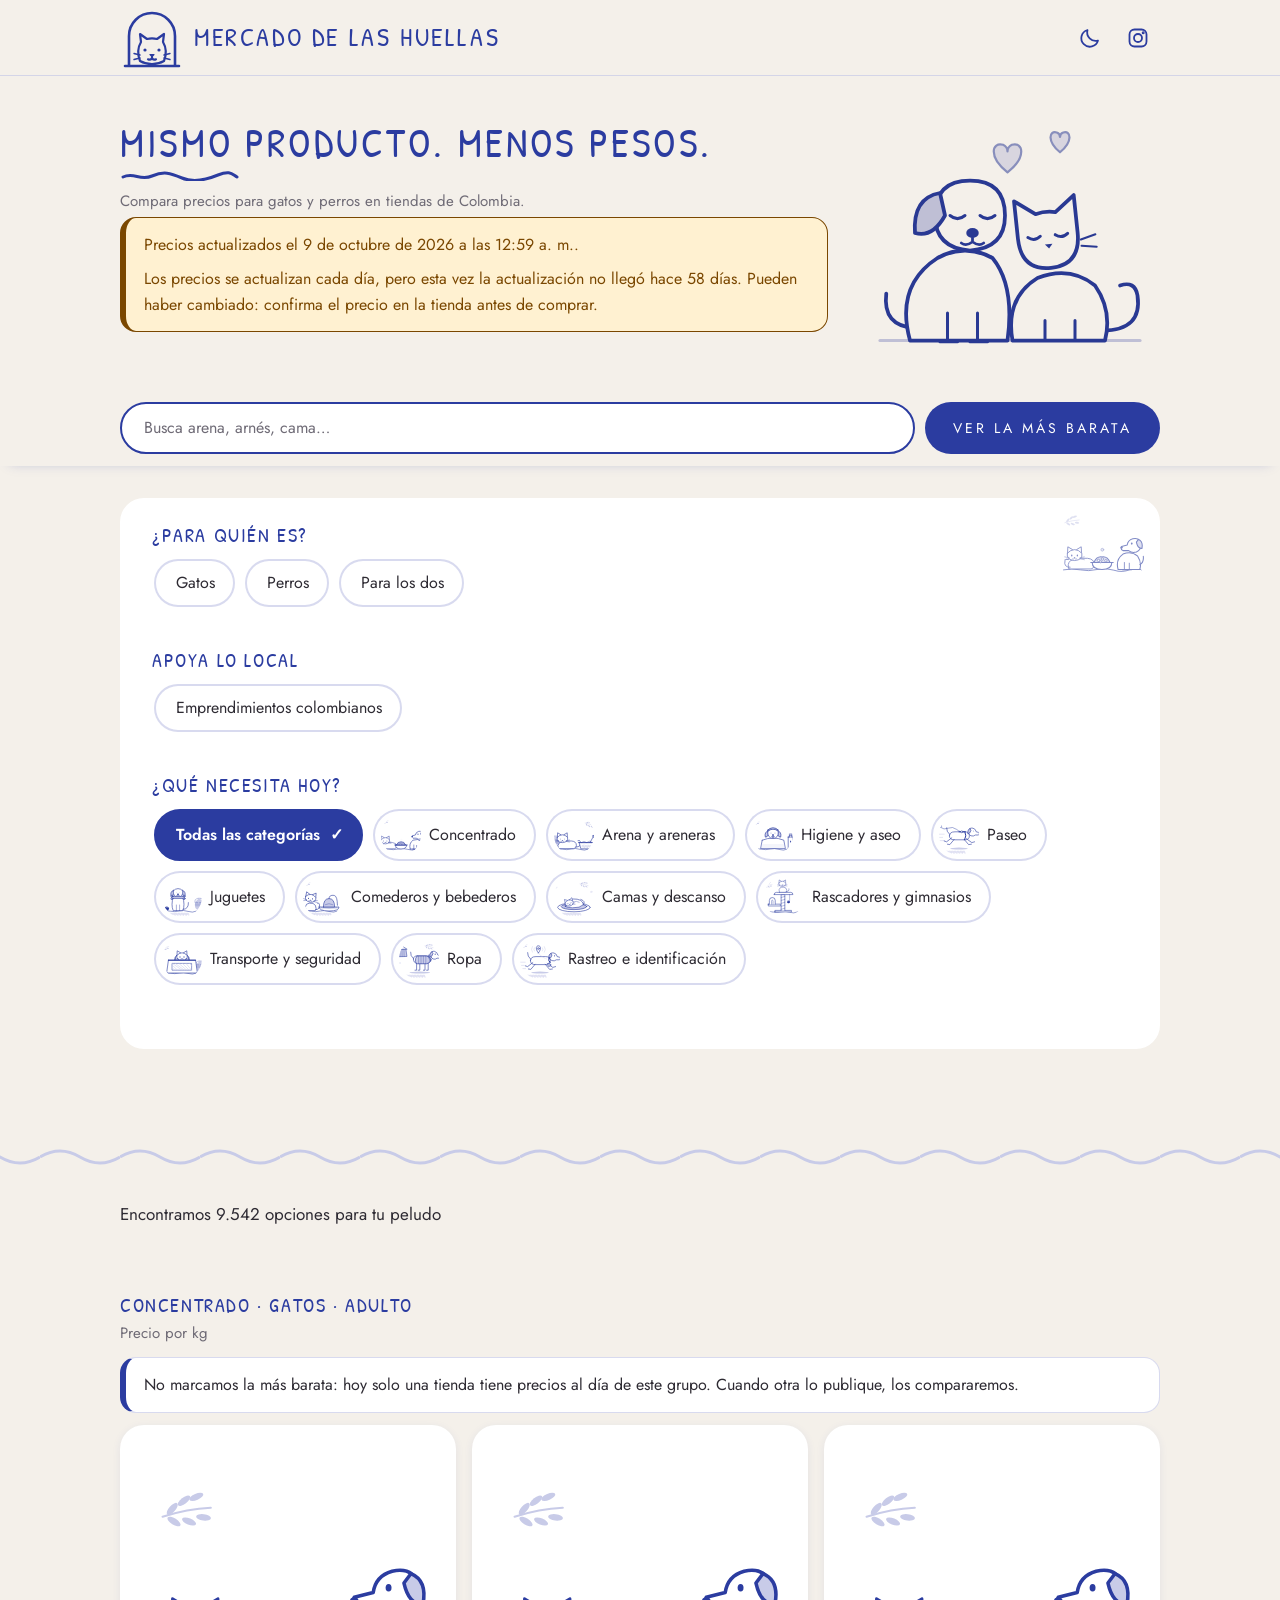
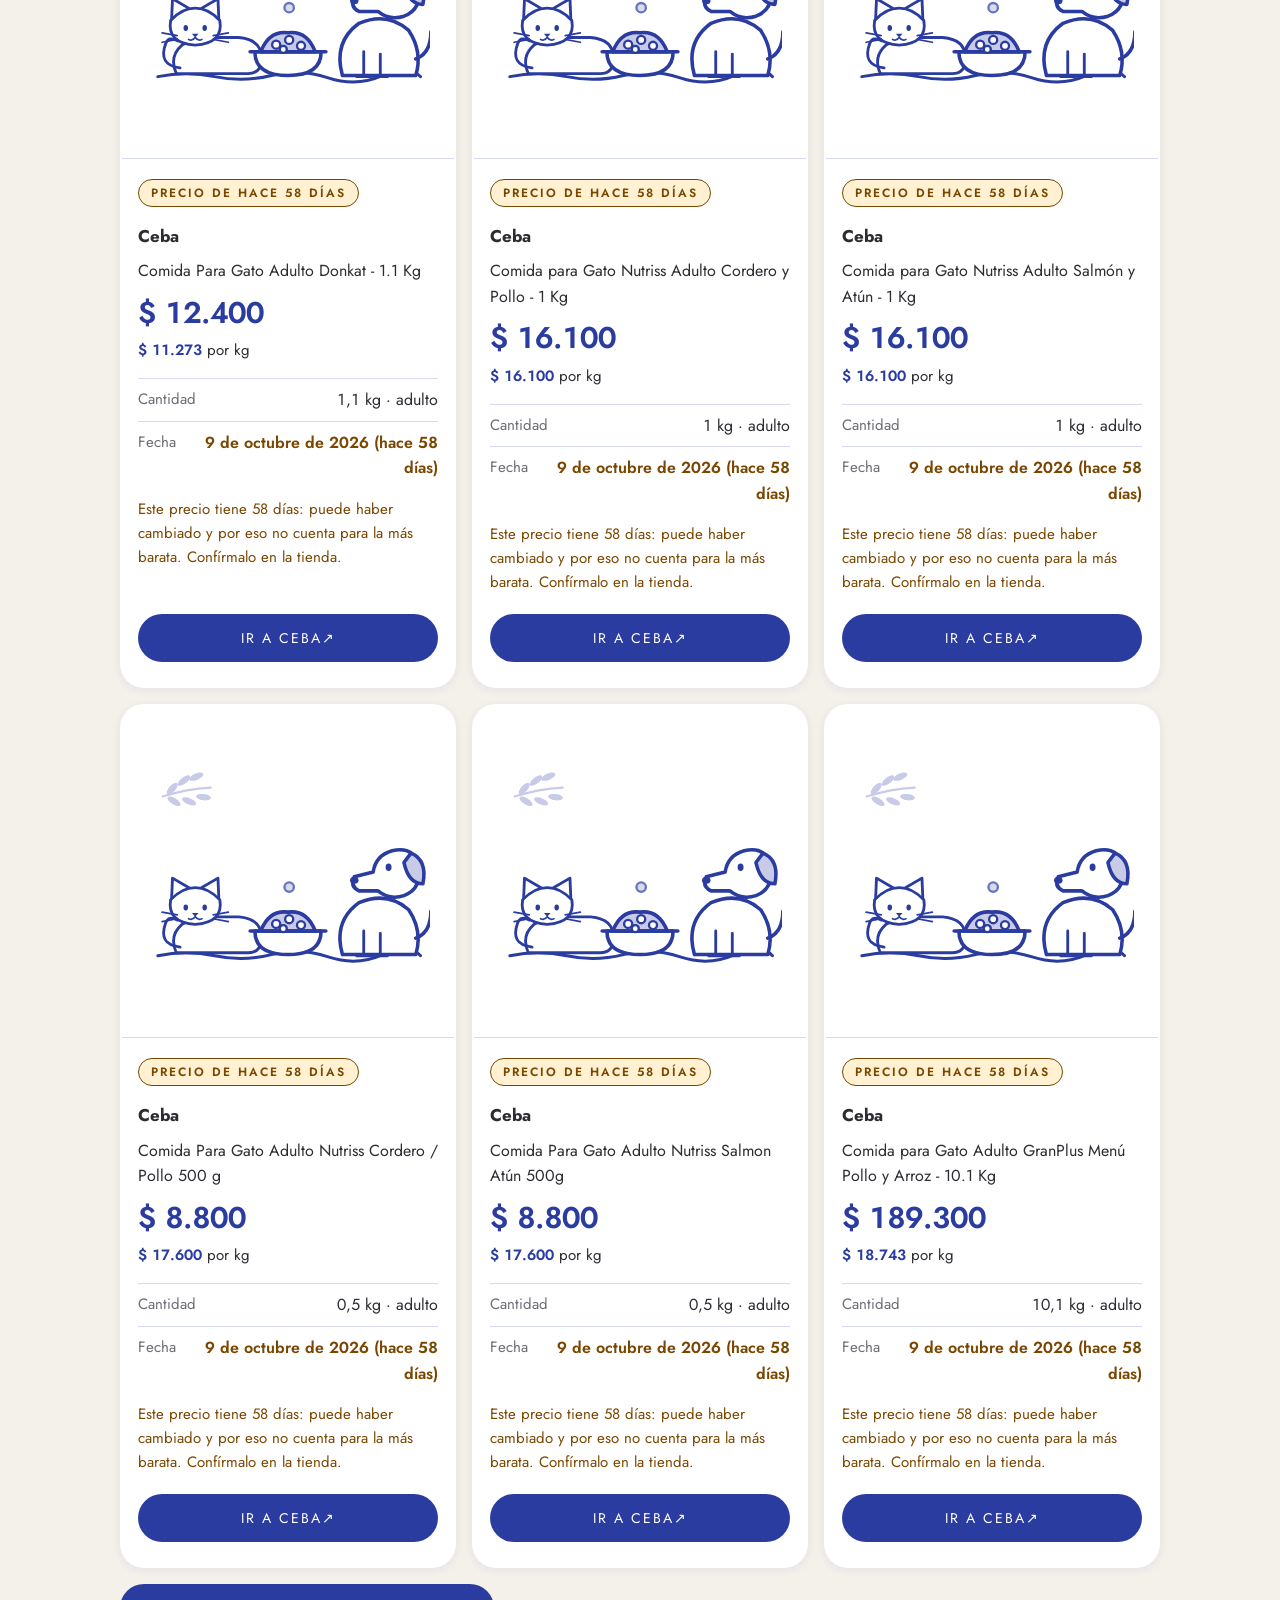
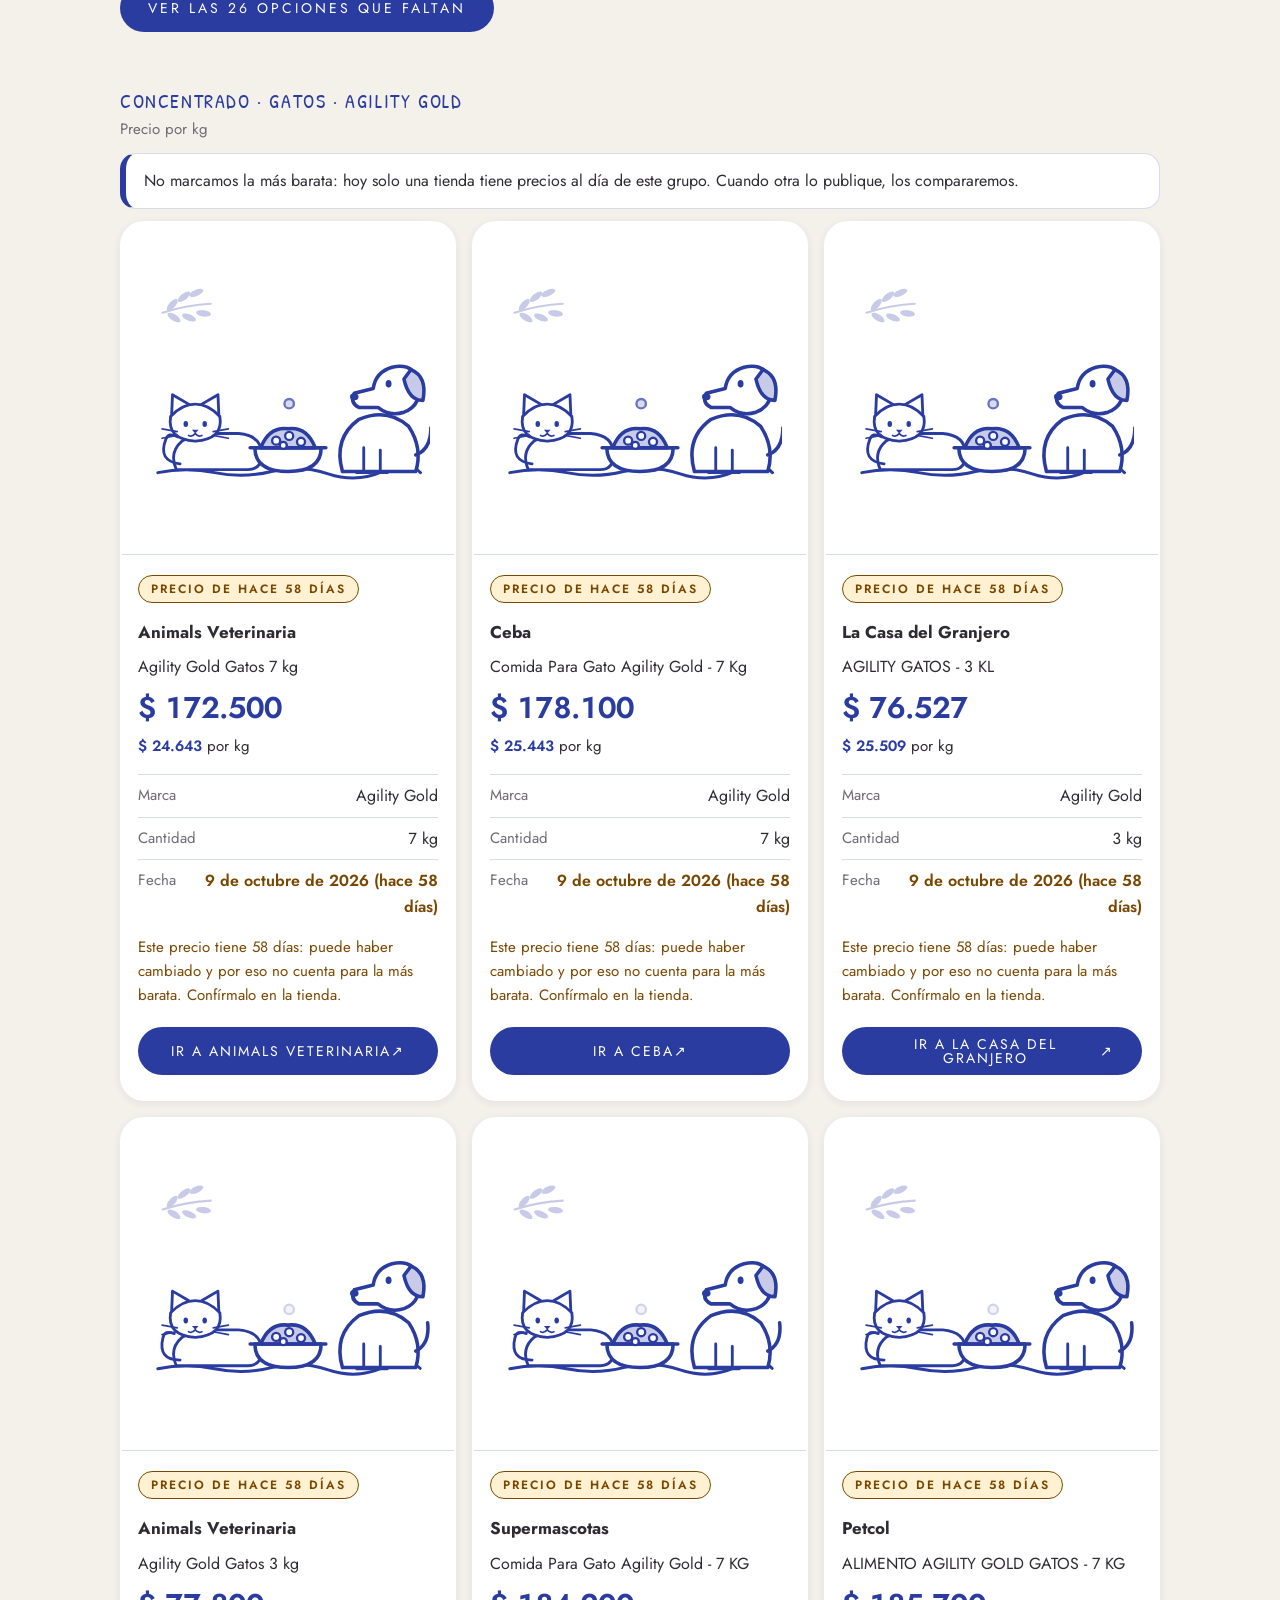
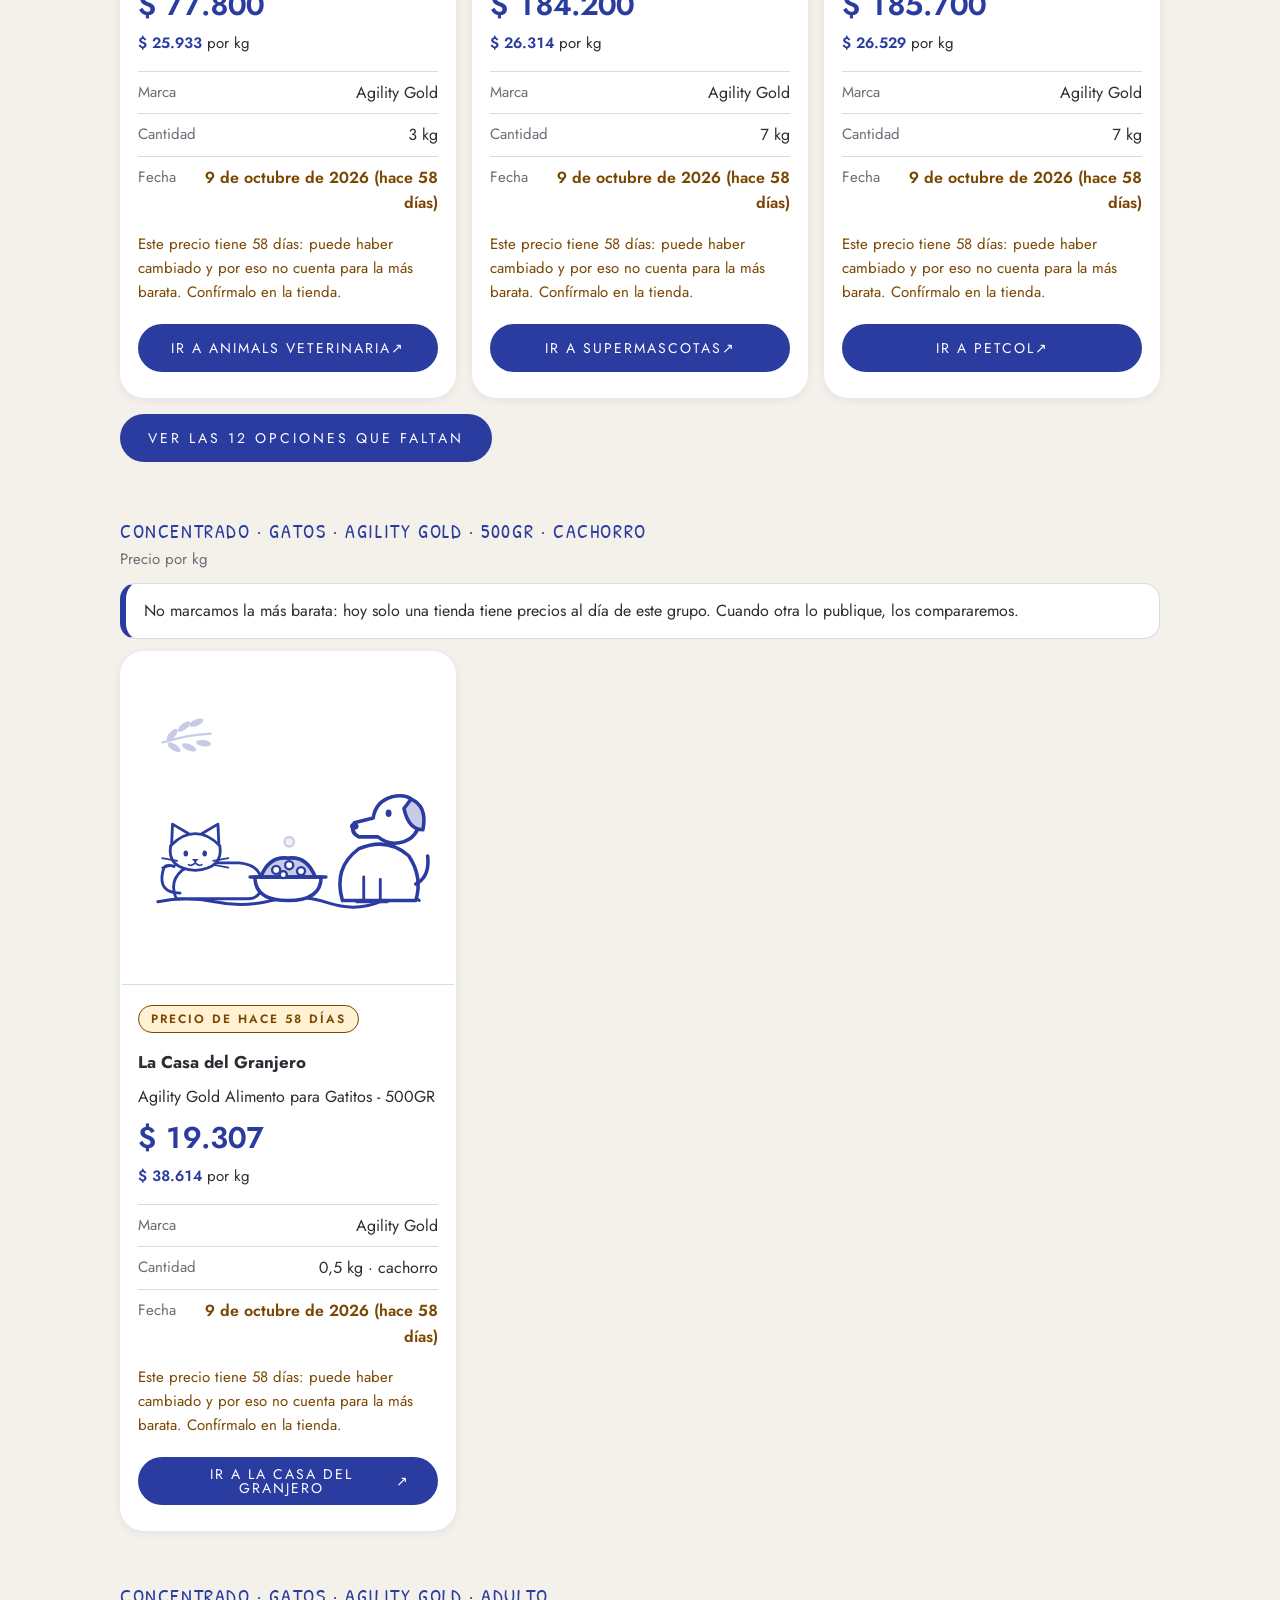
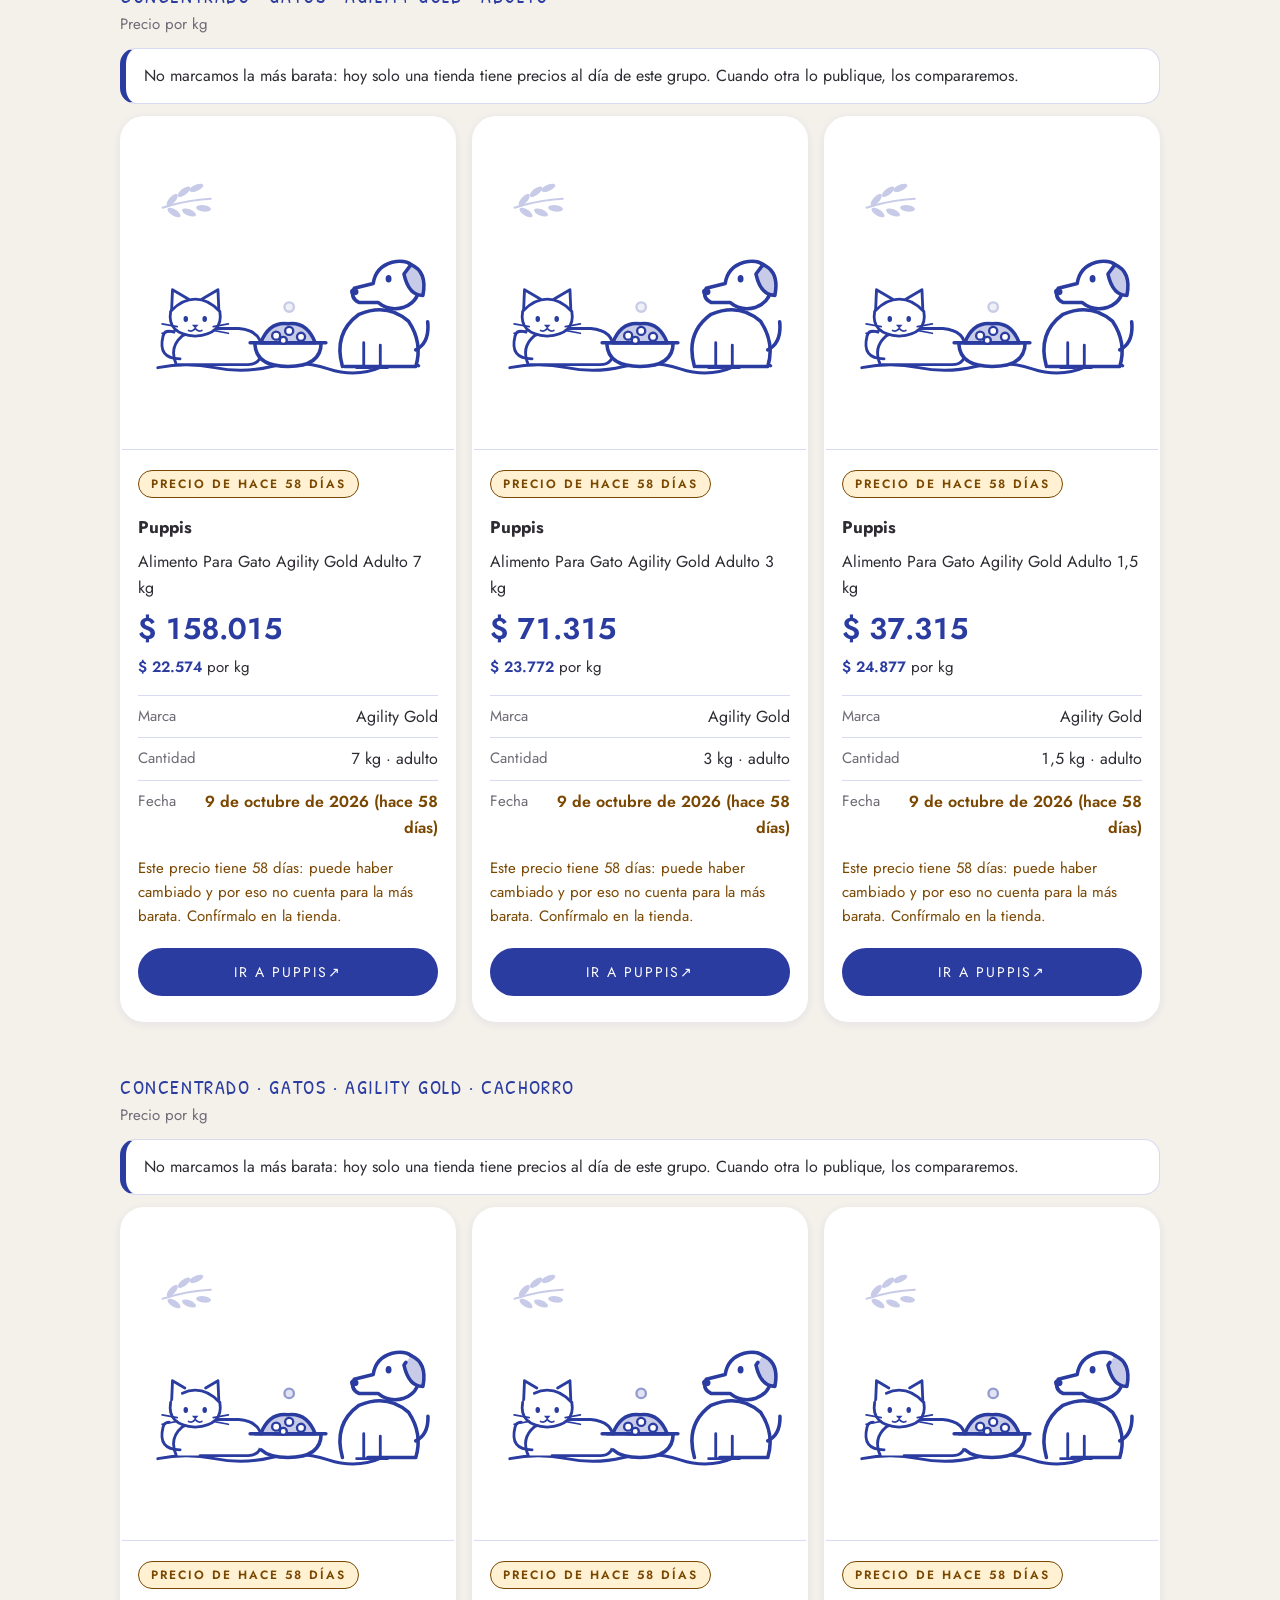
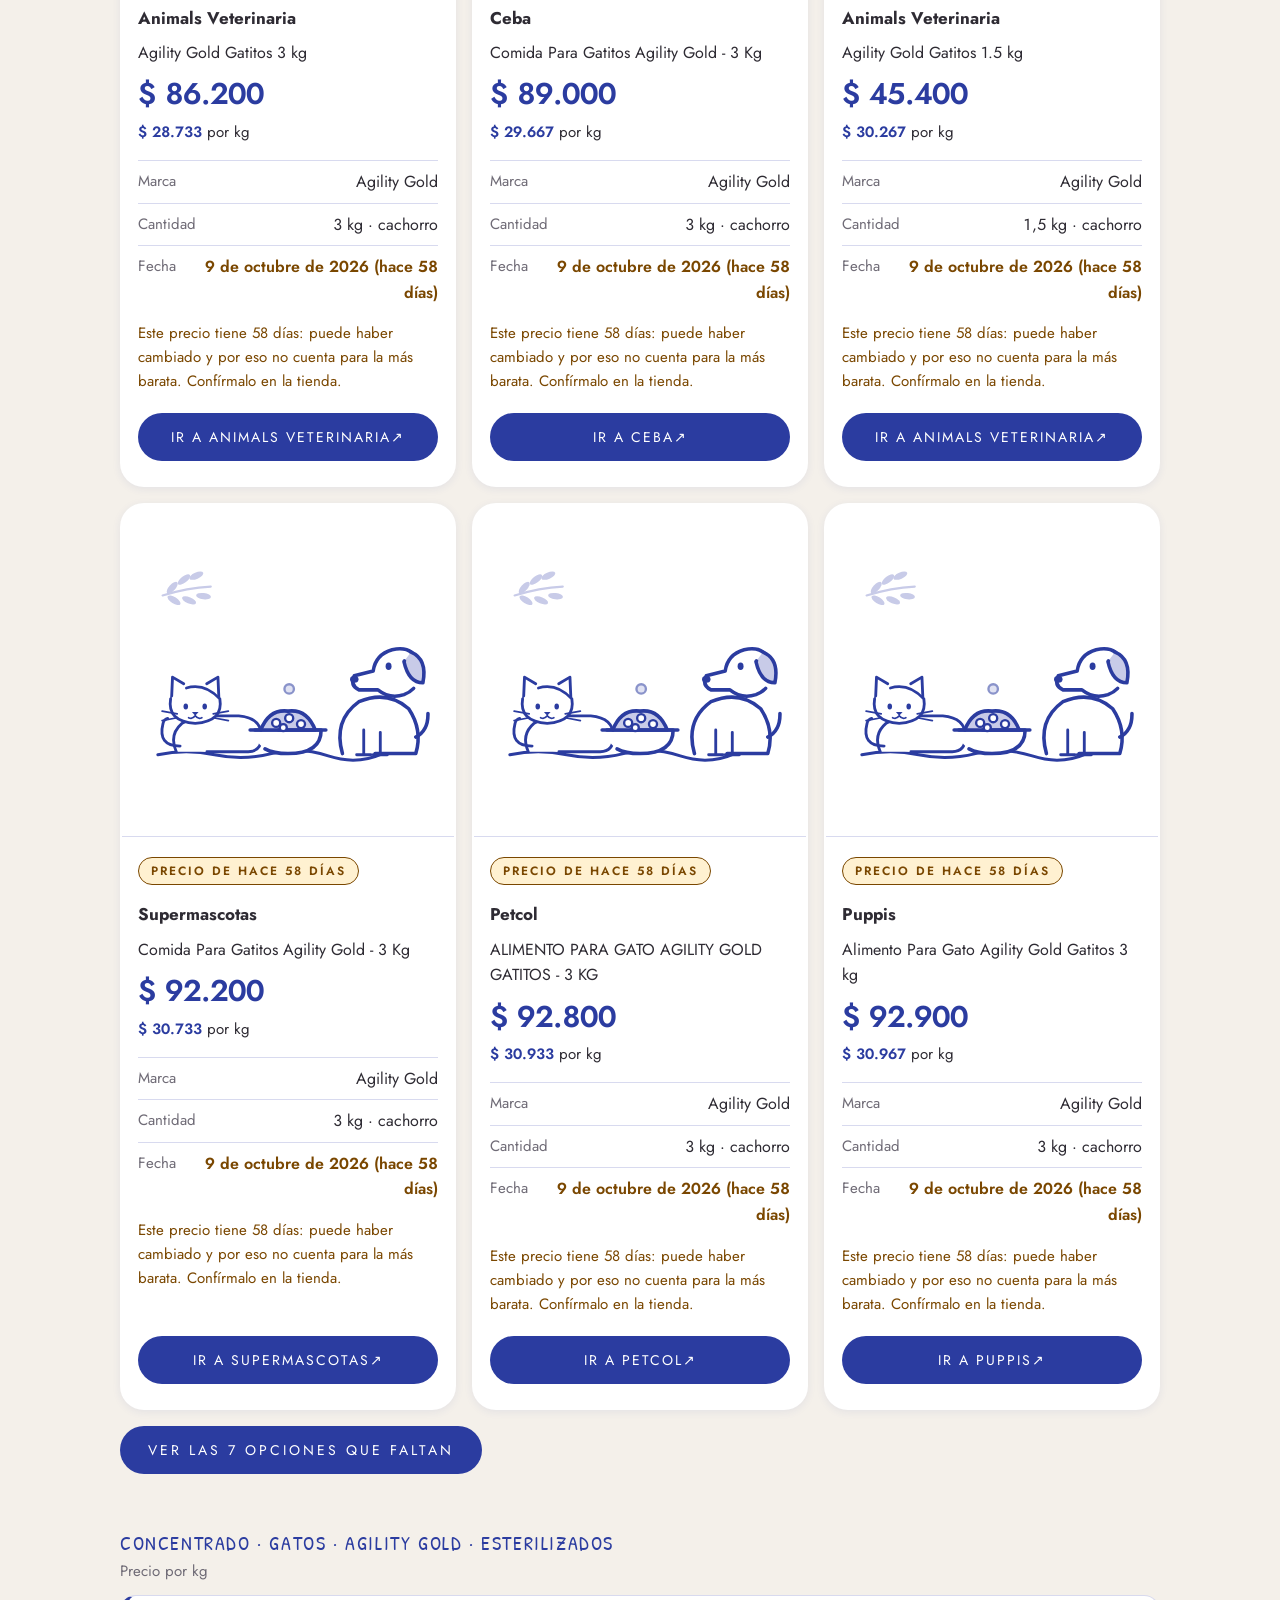
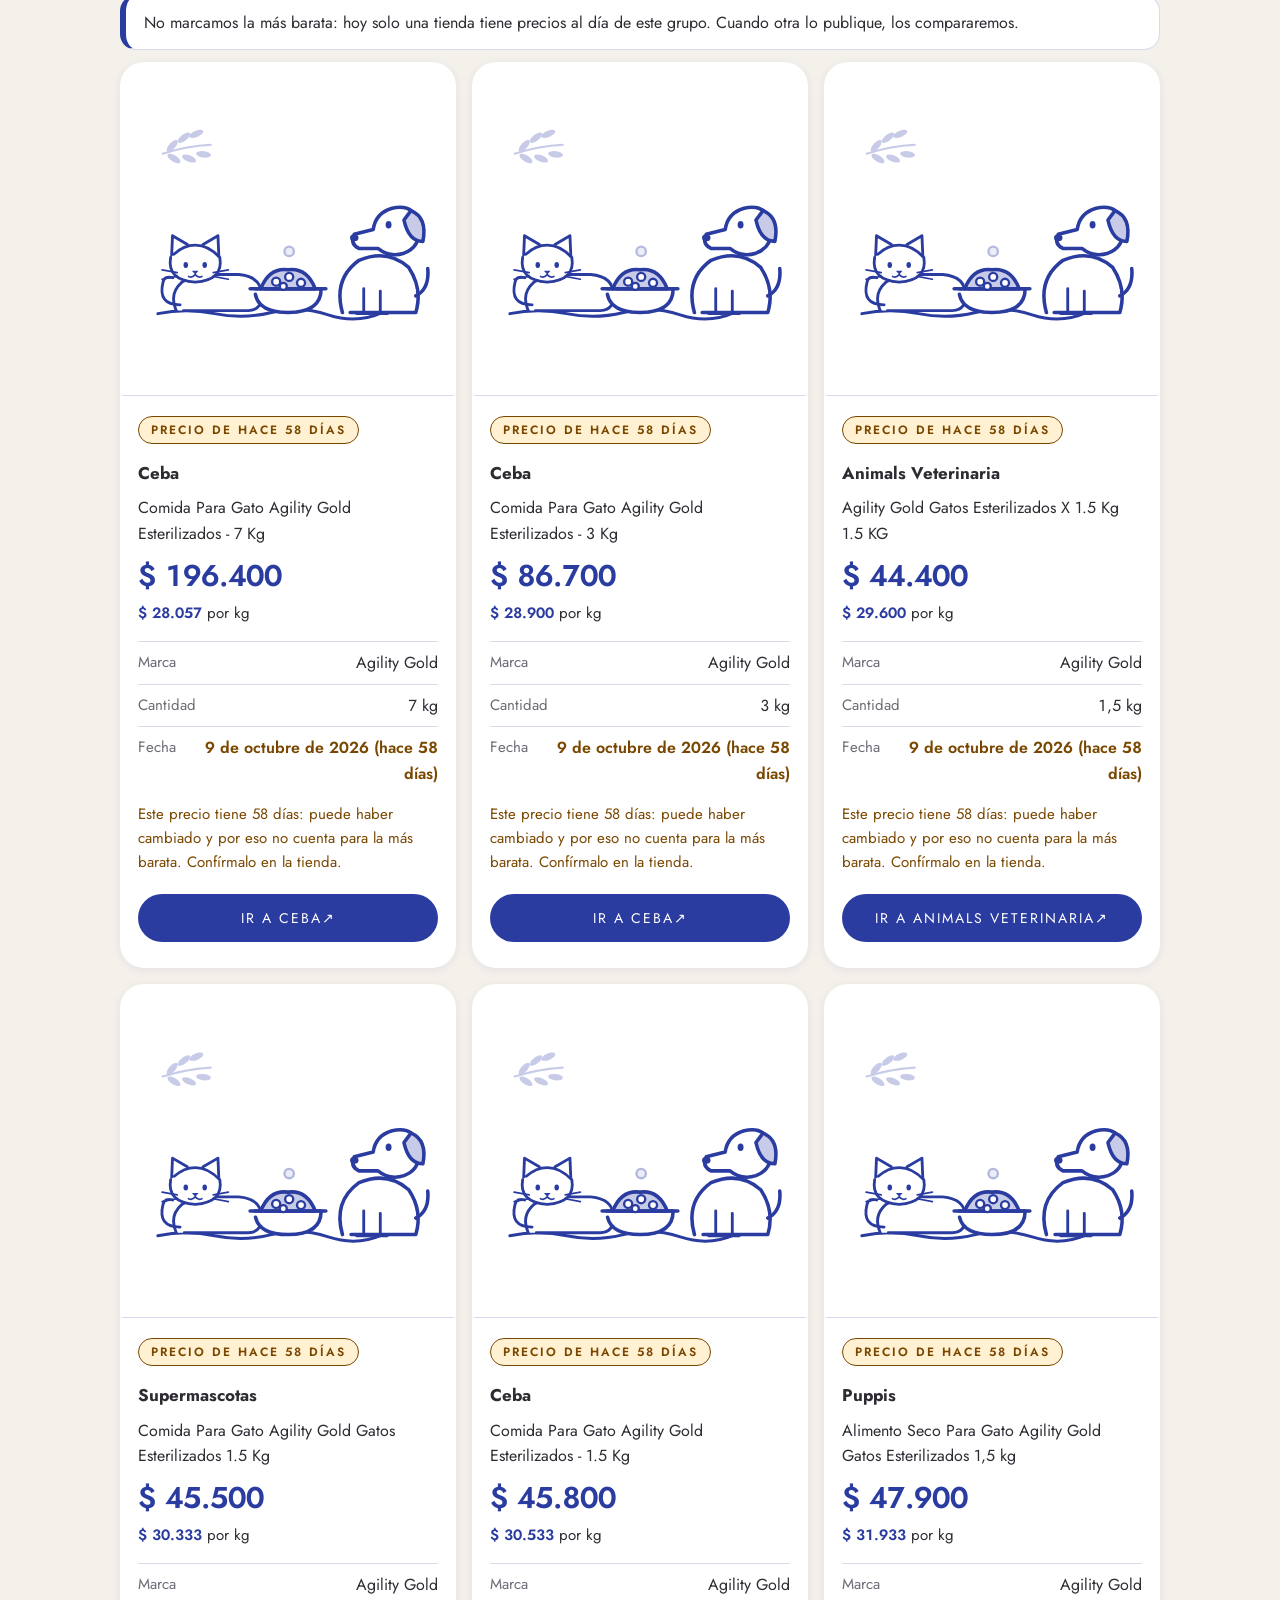
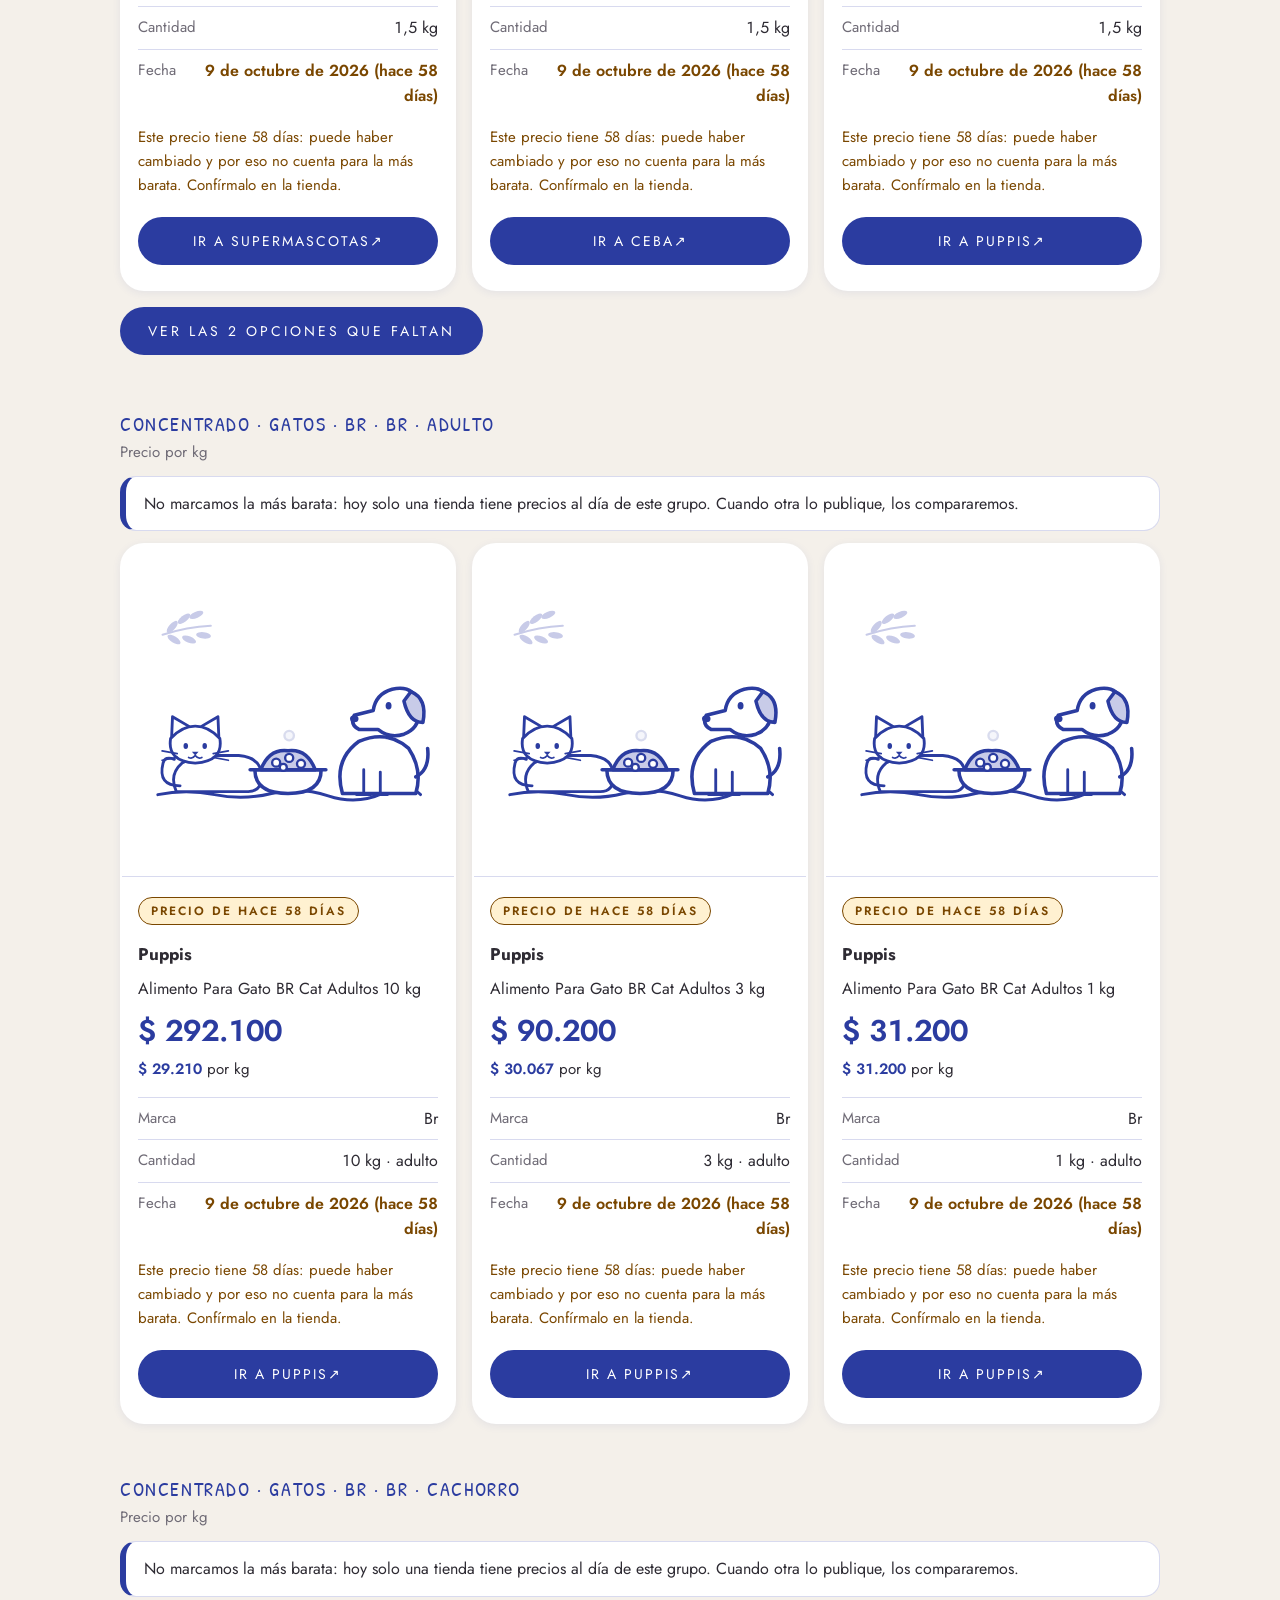
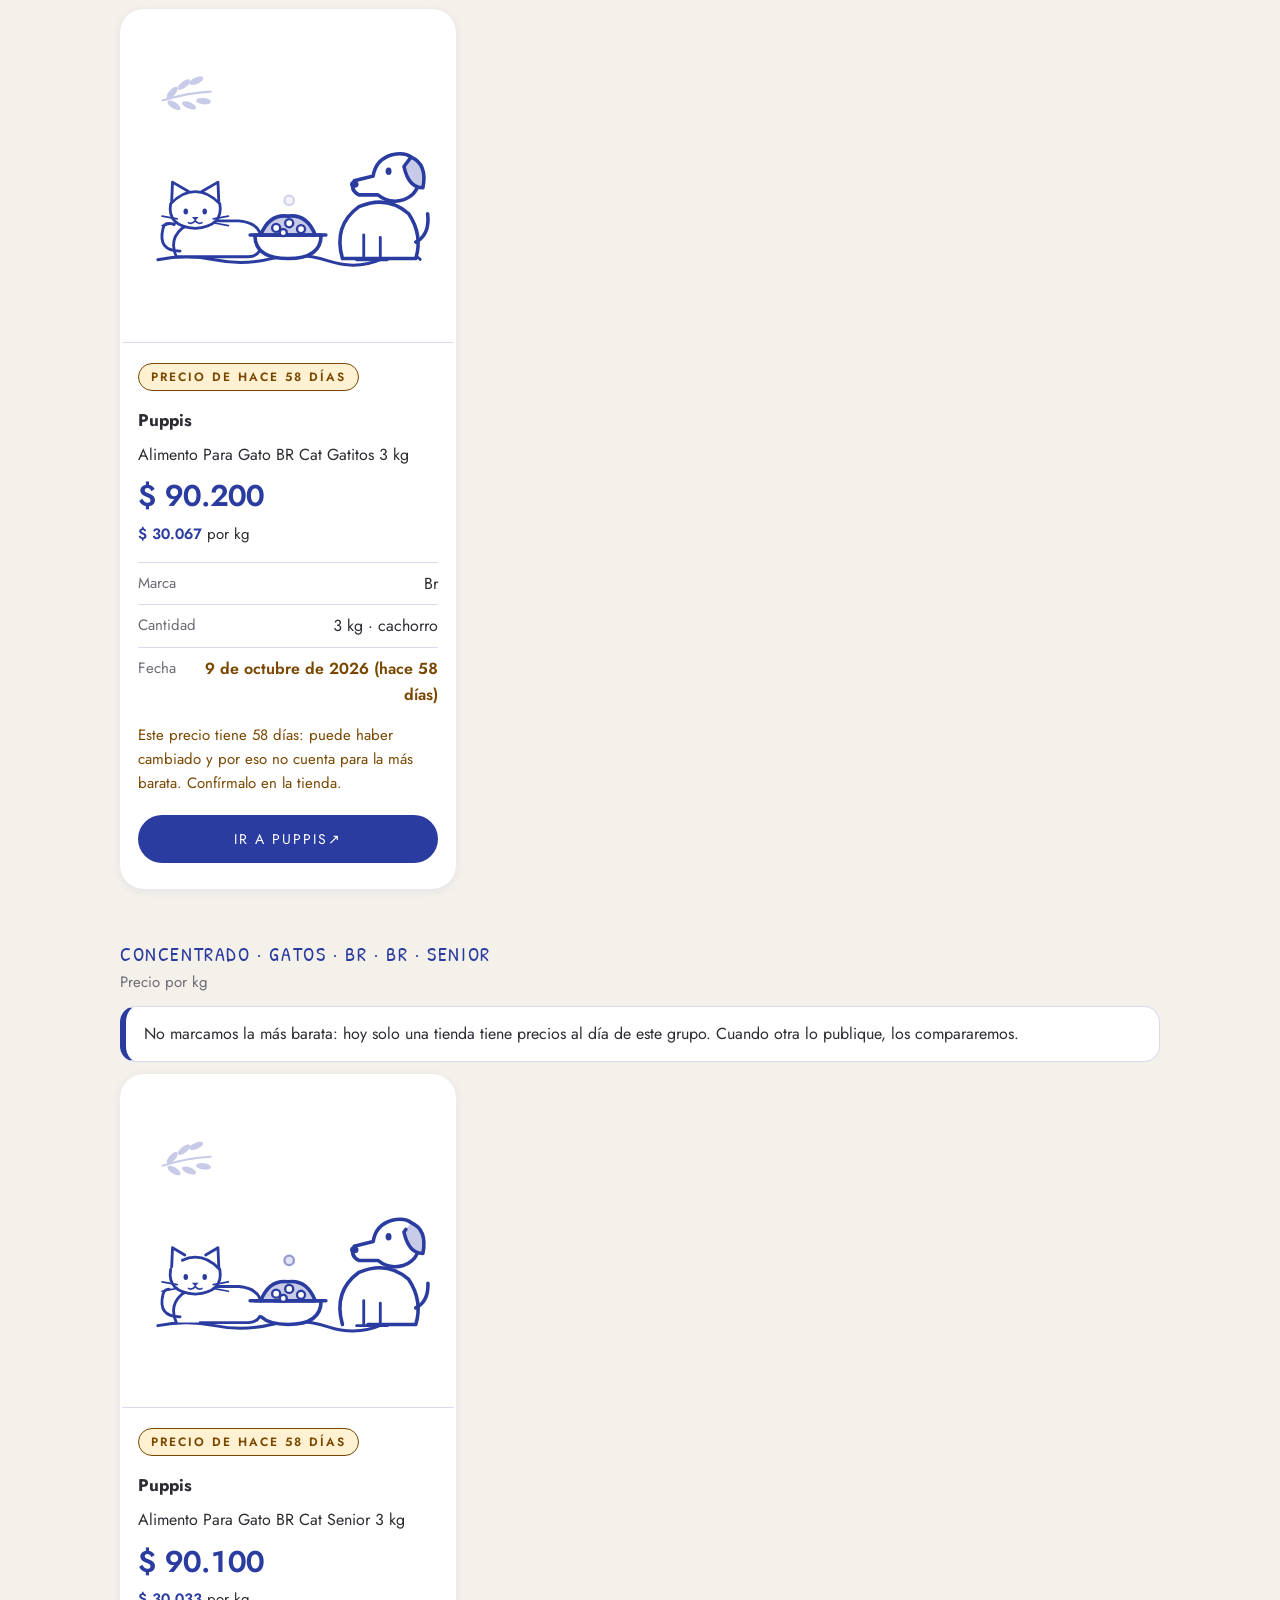
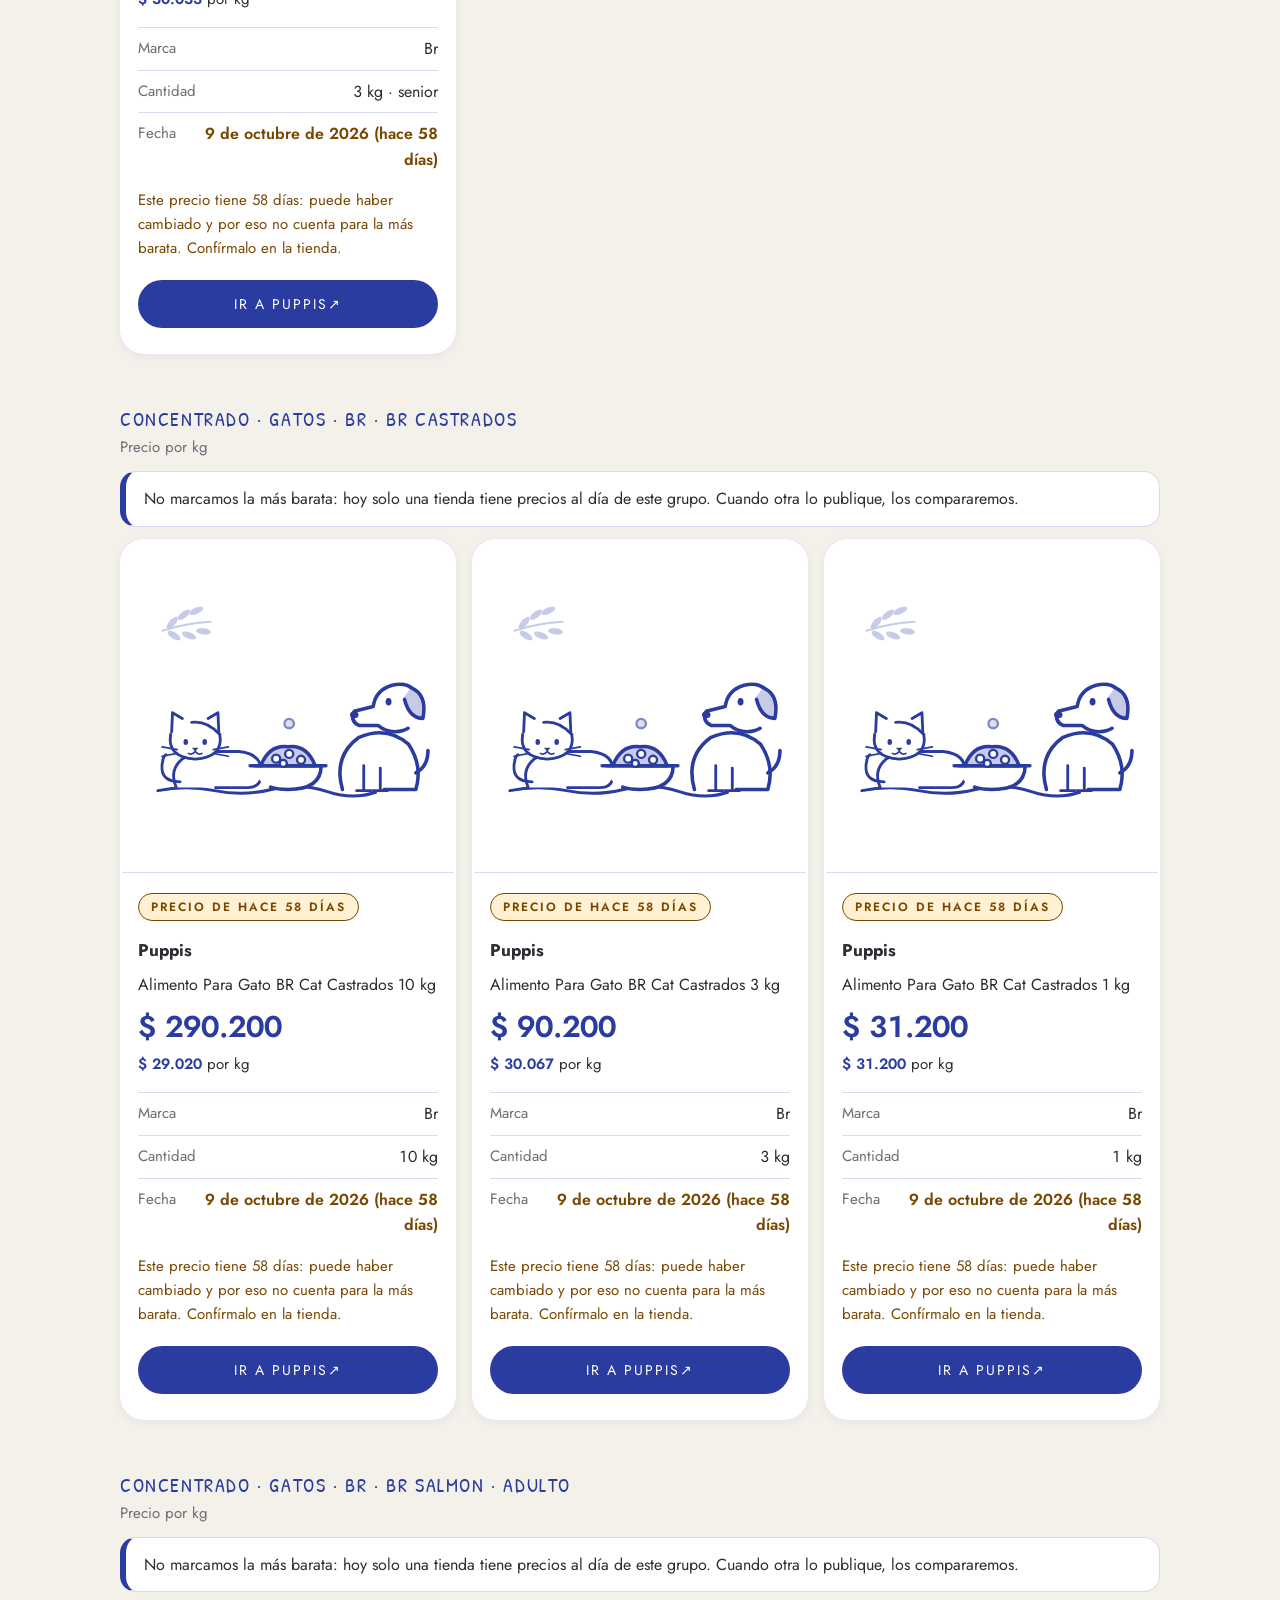
==== commit 4792101f: "Onda: un gato persigue a un perro siguiendo la curva; se quita la escena del manotazo Co-Authored-By" ====
--- a/index.html
+++ b/index.html
@@ -21,7 +21,6 @@
 <svg width="0" height="0" style="position:absolute" aria-hidden="true" focusable="false">
   <symbol id="logo" viewBox="0 0 64 64"><path d="M9 60V30a23 23 0 0 1 46 0v30M5 60h54"/>
 <g stroke-width="2.2"><path d="M20 55C17 47 18 41 21 36L20 28l7 5q5-1.4 10 0l7-5-1 8c3 5 4 11 1 19-7 4-17 4-24 0Z"/><circle cx="25" cy="44" r="1.6" fill="currentColor" stroke="none"/><circle cx="39" cy="44" r="1.6" fill="currentColor" stroke="none"/><path d="M30 48.5h4l-2 2.2z" fill="currentColor" stroke-width="1.2"/><path d="M32 50.7v2M32 52.7q-2 1.6-4 .6M32 52.7q2 1.6 4 .6"/><path d="M20 49l-6 -1.5M20 52l-6 1.5M44 49l6-1.5M44 52l6 1.5" stroke-width="1.4"/></g></symbol>
-  <symbol id="gato-camina" viewBox="0 0 64 40"><g fill="currentColor"><path d="M10 28c0-9 6-14 16-14h16c8 0 14 4 14 12v4H10z"/><path d="M48 14l2-9 6 7z"/><path d="M42 14l-2-9-6 7z" transform="translate(6 0)"/><path d="M10 28C4 26 2 20 5 15" fill="none" stroke="currentColor" stroke-width="3" stroke-linecap="round"/><rect x="14" y="30" width="5" height="9" rx="2.5"/><rect x="24" y="30" width="5" height="9" rx="2.5"/><rect x="40" y="30" width="5" height="9" rx="2.5"/><rect x="50" y="30" width="5" height="9" rx="2.5"/></g></symbol>
 </svg>
 
 
@@ -61,65 +60,6 @@
     </form>
   </div>
 </div>
-
-<section class="historia" aria-label="Una escena de un perro y un gato">
-  <div class="contenedor">
-    <button class="historia__boton" id="historia" type="button" aria-label="Ver otra vez la escena: un perro persigue a un gato, el gato frena, se eriza y le da un manotazo, y el perro se sienta sorprendido">
-      <svg class="historia__svg" viewBox="0 0 400 150" aria-hidden="true" focusable="false">
-        <path class="h-suelo" d="M6 136H394"/>
-        <g transform="translate(0 132)">
-          <g class="h-perro-corre">
-            <g class="h-cola" style="transform-origin:-34px -42px"><path class="h-l" d="M-34 -42Q-48 -52 -44 -66"/></g>
-            <path class="h-l h-pata h-p1" style="transform-origin:-22px -26px" d="M-22 -26L-30 -2"/>
-            <path class="h-l h-pata h-p2" style="transform-origin:-12px -26px" d="M-12 -26L-6 -2"/>
-            <path class="h-w" d="M-34 -30Q-34 -50 -12 -50H14Q30 -50 32 -36Q32 -22 14 -22H-12Q-34 -22 -34 -30Z"/>
-            <path class="h-l h-pata h-p2" style="transform-origin:10px -26px" d="M10 -26L16 -2"/>
-            <path class="h-l h-pata h-p1" style="transform-origin:20px -26px" d="M20 -26L30 -2"/>
-            <path class="h-w" d="M22 -56Q22 -72 38 -72Q54 -70 56 -58L68 -54Q70 -48 62 -46L52 -46Q46 -38 34 -42Q22 -44 22 -56Z"/>
-            <path class="h-v" d="M30 -68Q20 -64 22 -50Q32 -50 36 -62Z"/>
-            <circle class="h-b" cx="43" cy="-61" r="2"/><ellipse class="h-b" cx="66" cy="-52" rx="3.6" ry="3"/>
-          </g>
-          <g class="h-gato-corre">
-            <path class="h-l" d="M-24 -28Q-42 -30 -40 -52"/>
-            <path class="h-l h-pata h-p2" style="transform-origin:-14px -16px" d="M-14 -16L-24 -2"/>
-            <path class="h-l h-pata h-p1" style="transform-origin:-6px -16px" d="M-6 -16L-8 -2"/>
-            <path class="h-w" d="M-24 -20Q-24 -38 -6 -38H12Q24 -38 24 -26Q24 -14 12 -14H-6Q-24 -14 -24 -20Z"/>
-            <path class="h-l h-pata h-p1" style="transform-origin:6px -16px" d="M6 -16L8 -2"/>
-            <path class="h-l h-pata h-p2" style="transform-origin:14px -16px" d="M14 -16L24 -2"/>
-            <path class="h-w" d="M18 -40Q18 -56 32 -56Q46 -56 46 -42Q46 -32 32 -32Q18 -32 18 -40Z"/>
-            <path class="h-w" d="M21 -52L21 -64L30 -56ZM38 -56L45 -63L44 -49Z"/>
-            <circle class="h-b" cx="36" cy="-45" r="1.8"/><path class="h-b" d="M45 -42l3 1-3 2z"/>
-          </g>
-          <g class="h-gato-def">
-            <g class="h-polvo"><path d="M-6 -4H-22M-2 -12H-16M-8 -20H-20"/></g>
-            <g class="h-giro">
-              <path class="h-v" d="M-22 -30Q-46 -34 -44 -62Q-38 -68 -32 -60Q-34 -46 -18 -40Z"/>
-              <path class="h-l" d="M-12 -14L-14 0M-4 -14L-4 0M8 -14L8 0"/>
-              <path class="h-w" d="M-22 -12Q-26 -50 0 -54Q26 -50 24 -12Z"/>
-              <path class="h-l h-pelo" d="M-20 -40L-27 -44L-19 -47L-23 -54L-13 -52L-12 -61L-4 -55L2 -63L6 -55L14 -60L14 -51L23 -53L19 -44L26 -42"/>
-              <path class="h-w" d="M20 -38Q20 -54 34 -54Q50 -54 50 -40Q50 -28 34 -28Q20 -28 20 -38Z"/>
-              <path class="h-w" d="M23 -50L23 -63L32 -53ZM40 -53L48 -62L47 -47Z"/>
-              <path class="h-l" d="M29 -46l7 3M43 -35l4 -3M43 -33l4 2"/>
-              <circle class="h-b" cx="35" cy="-42" r="1.8"/>
-              <g class="h-pata-ataque" style="transform-origin:16px -22px"><path class="h-l h-grueso" d="M16 -22L18 4"/><circle class="h-v" cx="18" cy="6" r="4.2"/></g>
-            </g>
-          </g>
-          <g class="h-perro-sienta"><g class="h-hop">
-            <path class="h-l" d="M-20 -6Q-34 -6 -32 -20"/>
-            <path class="h-w" d="M-20 0Q-26 -30 -8 -44Q8 -50 20 -38Q26 -20 22 0Z"/>
-            <path class="h-l" d="M10 0V-22M20 0V-20"/>
-            <path class="h-w" d="M2 -50Q2 -66 18 -66Q36 -66 38 -52L50 -48Q52 -42 44 -40L36 -40Q30 -32 18 -36Q2 -38 2 -50Z"/>
-            <path class="h-v" d="M10 -62Q-2 -58 0 -44Q10 -44 14 -56Z"/>
-            <circle class="h-w h-fino" cx="24" cy="-56" r="3.8"/><circle class="h-b" cx="25" cy="-56" r="1.4"/><ellipse class="h-b" cx="50" cy="-46" rx="3" ry="2.5"/>
-            <g class="h-signo"><path class="h-l" d="M30 -96v11"/><circle class="h-b" cx="30" cy="-78" r="1.8"/><path class="h-ray" d="M44 -78l7 -5M46 -70l9 0M18 -84l-6 -5"/></g>
-          </g></g>
-          <g class="h-golpe"><path d="M236 -66l8 -6M240 -56h10M236 -46l8 6"/></g>
-        </g>
-      </svg>
-    </button>
-  </div>
-</section>
-
 <p class="solo-lectores" id="anuncio" role="status" aria-live="polite"></p>
 
 <main>
@@ -164,7 +104,27 @@
     </div>
   </section>
 
-  <div class="onda onda--asoma" aria-hidden="true"><img class="deco-img deco-img--onda" src="assets/ilustraciones/juguetes-interactivos.svg" alt="" aria-hidden="true" width="120" height="100"><svg class="onda__gato"><use href="#gato-camina"/></svg></div>
+  <div class="onda onda--asoma" aria-hidden="true"><img class="deco-img deco-img--onda" src="assets/ilustraciones/juguetes-interactivos.svg" alt="" aria-hidden="true" width="120" height="100"><div class="onda__pj onda__pj--perro"><svg viewBox="-46 -76 120 78" aria-hidden="true" focusable="false">
+            <g class="h-cola" style="transform-origin:-34px -42px"><path class="h-l" d="M-34 -42Q-48 -52 -44 -66"/></g>
+            <path class="h-l h-pata h-p1" style="transform-origin:-22px -26px" d="M-22 -26L-30 -2"/>
+            <path class="h-l h-pata h-p2" style="transform-origin:-12px -26px" d="M-12 -26L-6 -2"/>
+            <path class="h-w" d="M-34 -30Q-34 -50 -12 -50H14Q30 -50 32 -36Q32 -22 14 -22H-12Q-34 -22 -34 -30Z"/>
+            <path class="h-l h-pata h-p2" style="transform-origin:10px -26px" d="M10 -26L16 -2"/>
+            <path class="h-l h-pata h-p1" style="transform-origin:20px -26px" d="M20 -26L30 -2"/>
+            <path class="h-w" d="M22 -56Q22 -72 38 -72Q54 -70 56 -58L68 -54Q70 -48 62 -46L52 -46Q46 -38 34 -42Q22 -44 22 -56Z"/>
+            <path class="h-v" d="M30 -68Q20 -64 22 -50Q32 -50 36 -62Z"/>
+            <circle class="h-b" cx="43" cy="-61" r="2"/><ellipse class="h-b" cx="66" cy="-52" rx="3.6" ry="3"/>
+          </svg></div><div class="onda__pj onda__pj--gato"><svg viewBox="-46 -68 96 70" aria-hidden="true" focusable="false">
+            <path class="h-l" d="M-24 -28Q-42 -30 -40 -52"/>
+            <path class="h-l h-pata h-p2" style="transform-origin:-14px -16px" d="M-14 -16L-24 -2"/>
+            <path class="h-l h-pata h-p1" style="transform-origin:-6px -16px" d="M-6 -16L-8 -2"/>
+            <path class="h-w" d="M-24 -20Q-24 -38 -6 -38H12Q24 -38 24 -26Q24 -14 12 -14H-6Q-24 -14 -24 -20Z"/>
+            <path class="h-l h-pata h-p1" style="transform-origin:6px -16px" d="M6 -16L8 -2"/>
+            <path class="h-l h-pata h-p2" style="transform-origin:14px -16px" d="M14 -16L24 -2"/>
+            <path class="h-w" d="M18 -40Q18 -56 32 -56Q46 -56 46 -42Q46 -32 32 -32Q18 -32 18 -40Z"/>
+            <path class="h-w" d="M21 -52L21 -64L30 -56ZM38 -56L45 -63L44 -49Z"/>
+            <circle class="h-b" cx="36" cy="-45" r="1.8"/><path class="h-b" d="M45 -42l3 1-3 2z"/>
+          </svg></div></div>
 
   <section class="seccion seccion--resultados" aria-label="Resultados">
     <img class="deco-img deco-img--borde" src="assets/ilustraciones/gimnasios-rascadores.svg" alt="" aria-hidden="true" width="110" height="92">
--- a/assets/css/app.css
+++ b/assets/css/app.css
@@ -146,9 +146,18 @@
 /* Onda con mascota que camina */
 .onda { position: relative; margin: 8px 0; overflow: hidden; }
 .onda--asoma { margin-top: 72px; overflow-x: clip; overflow-y: visible; }
-.onda__gato { position: absolute; left: 0; bottom: 6px; width: 40px; height: 25px; color: var(--lavanda); opacity: .9; animation: pasea 40s linear infinite; }
-@keyframes pasea { from { transform: translateX(-60px); } to { transform: translateX(100vw); } }
-@media (min-width: 720px) { .onda__gato { width: 56px; height: 35px; } }
+.onda__pj { position: absolute; left: 0; top: 0; width: 0; height: 0; pointer-events: none; opacity: 0; --w: 44px; }
+.onda__pj--gato { --w: 38px; }
+.onda__pj svg { position: absolute; left: calc(var(--w) / -2); bottom: 0; width: var(--w); height: auto; overflow: visible; pointer-events: none; }
+.onda__pj .h-l, .onda__pj .h-w, .onda__pj .h-v { stroke: var(--azul); stroke-width: 3; stroke-linecap: round; stroke-linejoin: round; }
+.onda__pj .h-l { fill: none; }
+.onda__pj .h-w { fill: var(--crema); }
+.onda__pj .h-v { fill: var(--lavanda); }
+.onda__pj .h-b { fill: var(--azul); stroke: none; }
+.onda__pj.corre .h-pata { animation: h-trote .28s linear infinite alternate; }
+.onda__pj.corre .h-p2 { animation-delay: -.14s; }
+.onda__pj.corre .h-cola { animation: h-cola .3s ease-in-out infinite alternate; }
+@media (min-width: 720px) { .onda__pj { --w: 76px; } .onda__pj--gato { --w: 66px; } }
 .onda--asoma { overflow: visible; }
 @supports (overflow: clip) { .onda--asoma { overflow-x: clip; overflow-y: visible; } }
 
@@ -200,7 +209,6 @@
 :root[data-tema="oscuro"] .producto:hover, :root[data-tema="oscuro"] .producto:focus-within { box-shadow: 0 12px 32px rgba(0, 0, 0, .6); }
 
 @media (prefers-reduced-motion: reduce) {
-  .onda__gato { animation: none; left: 12%; }
   .producto, .chips-envoltorio::before, .chips-envoltorio::after { transition: none; }
   .producto:hover, .producto:focus-within { transform: none; }
 }
@@ -251,49 +259,7 @@
 .seccion--texto p { max-width: 62ch; }
 @media (min-width: 720px) { .portada--texto .portada__fila { grid-template-columns: minmax(0, 1.2fr) minmax(0, 1fr); } }
 
-/* Escena con historia: un perro persigue a un gato (≈4 s, una vez al cargar; al tocarla se repite) */
-.historia { padding: var(--e2) 0 0; }
-.historia__boton { display: block; width: 100%; max-width: 520px; margin-inline: auto; padding: 0; border: 0; border-radius: var(--radio); background: transparent; cursor: pointer; }
-.historia__svg { display: block; width: 100%; height: auto; overflow: hidden; }
-.h-l, .h-w, .h-v { stroke: var(--azul); stroke-width: 3; stroke-linecap: round; stroke-linejoin: round; }
-.h-l { fill: none; }
-.h-w { fill: var(--crema); }
-.h-v { fill: var(--lavanda); }
-.h-b { fill: var(--azul); stroke: none; }
-.h-fino { stroke-width: 1.6; }
-.h-grueso { stroke-width: 5; }
-.h-suelo, .h-polvo path, .h-golpe path, .h-ray { fill: none; stroke: var(--lavanda); stroke-width: 2.5; stroke-linecap: round; }
-/* Estado por defecto = escena final, quieta (sin JS o con movimiento reducido) */
-.h-perro-corre, .h-gato-corre, .h-polvo, .h-golpe { opacity: 0; }
-.h-perro-sienta { transform: translateX(165px); }
-.h-gato-def { transform: translateX(290px); }
-.h-giro { transform: scaleX(-1); }
-.h-pata-ataque { transform: rotate(-40deg); }
-.anima .h-perro-corre { animation: h-pc 4s linear both; }
-.anima .h-gato-corre { animation: h-gc 4s linear both; }
-.anima .h-gato-def { animation: h-gd 4s step-end both; }
-.anima .h-giro { animation: h-giro 4s ease-in-out both; }
-.anima .h-pelo { animation: h-pelo 4s ease-out both; }
-.anima .h-pata-ataque { animation: h-ataque 4s ease-in-out both; }
-.anima .h-perro-sienta { animation: h-ps 4s step-end both; }
-.anima .h-hop { animation: h-hop 4s ease-out both; }
-.anima .h-signo { animation: h-signo 4s ease-out both; }
-.anima .h-polvo { animation: h-polvo 4s ease-out both; }
-.anima .h-golpe { animation: h-golpe 4s ease-out both; }
-.anima .h-pata { animation: h-trote .28s linear infinite alternate; }
-.anima .h-p2 { animation-delay: -.14s; }
-.anima .h-cola { animation: h-cola .3s ease-in-out infinite alternate; }
-@keyframes h-pc { 0% { transform: translateX(50px); opacity: 1; } 42% { transform: translateX(165px); opacity: 1; } 57% { transform: translateX(165px); opacity: 1; } 57.1%, 100% { transform: translateX(165px); opacity: 0; } }
-@keyframes h-gc { 0% { transform: translateX(160px); opacity: 1; } 28% { transform: translateX(290px); opacity: 1; } 28.1%, 100% { transform: translateX(290px); opacity: 0; } }
-@keyframes h-gd { 0% { opacity: 0; } 28% { opacity: 1; } }
-@keyframes h-giro { 0%, 34% { transform: scaleX(1); } 44%, 100% { transform: scaleX(-1); } }
-@keyframes h-pelo { 0%, 44% { opacity: 0; } 50%, 100% { opacity: 1; } }
-@keyframes h-ataque { 0%, 52% { transform: rotate(0); } 56%, 62% { transform: rotate(-85deg); } 72%, 100% { transform: rotate(-40deg); } }
-@keyframes h-ps { 0% { opacity: 0; } 57% { opacity: 1; } }
-@keyframes h-hop { 0%, 57% { transform: translateY(0); } 62% { transform: translateY(-14px); } 67%, 100% { transform: translateY(0); } }
-@keyframes h-signo { 0%, 62% { opacity: 0; transform: translateY(6px); } 68%, 100% { opacity: 1; transform: translateY(0); } }
-@keyframes h-polvo { 0%, 28% { opacity: 0; } 31% { opacity: 1; } 40%, 100% { opacity: 0; } }
-@keyframes h-golpe { 0%, 56% { opacity: 0; } 58% { opacity: 1; } 66%, 100% { opacity: 0; } }
+
 @keyframes h-trote { from { transform: rotate(-24deg); } to { transform: rotate(24deg); } }
 @keyframes h-cola { from { transform: rotate(-10deg); } to { transform: rotate(14deg); } }
-@media (prefers-reduced-motion: reduce) { .anima * { animation: none !important; } }
+
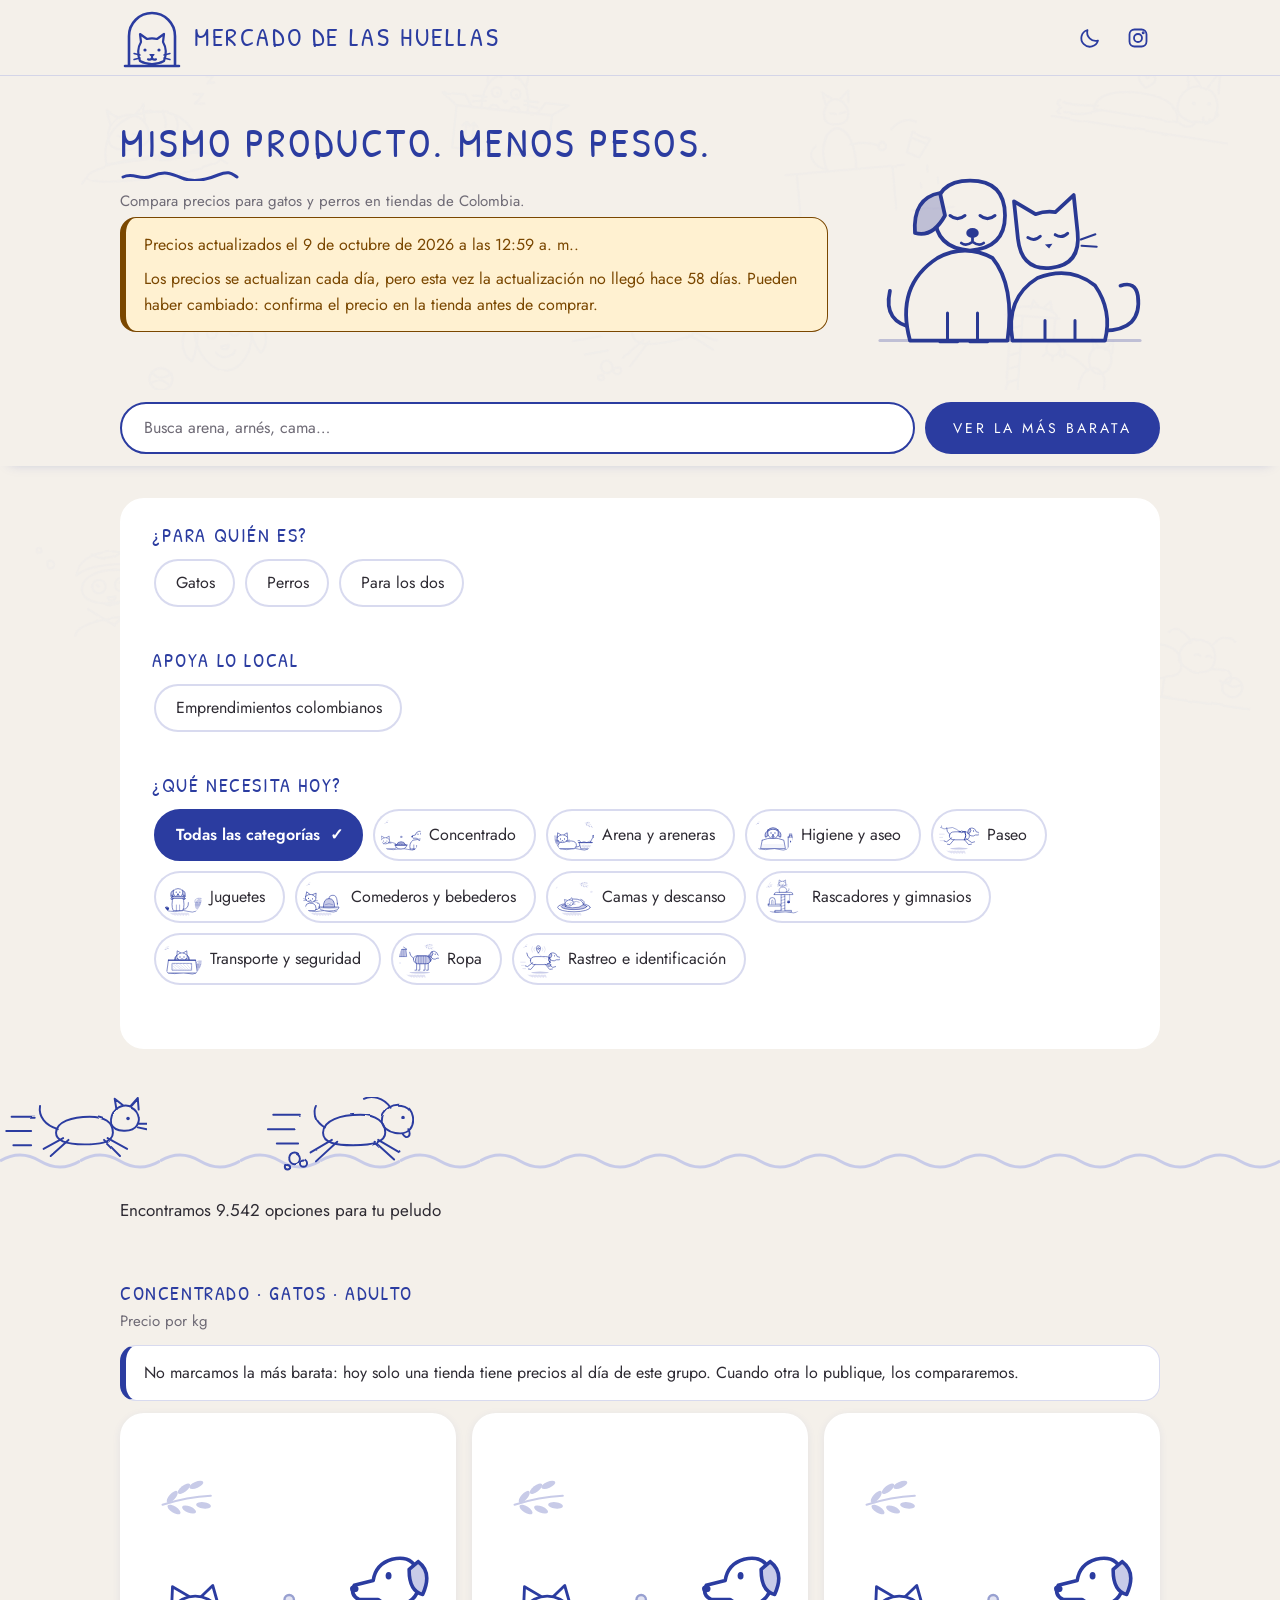
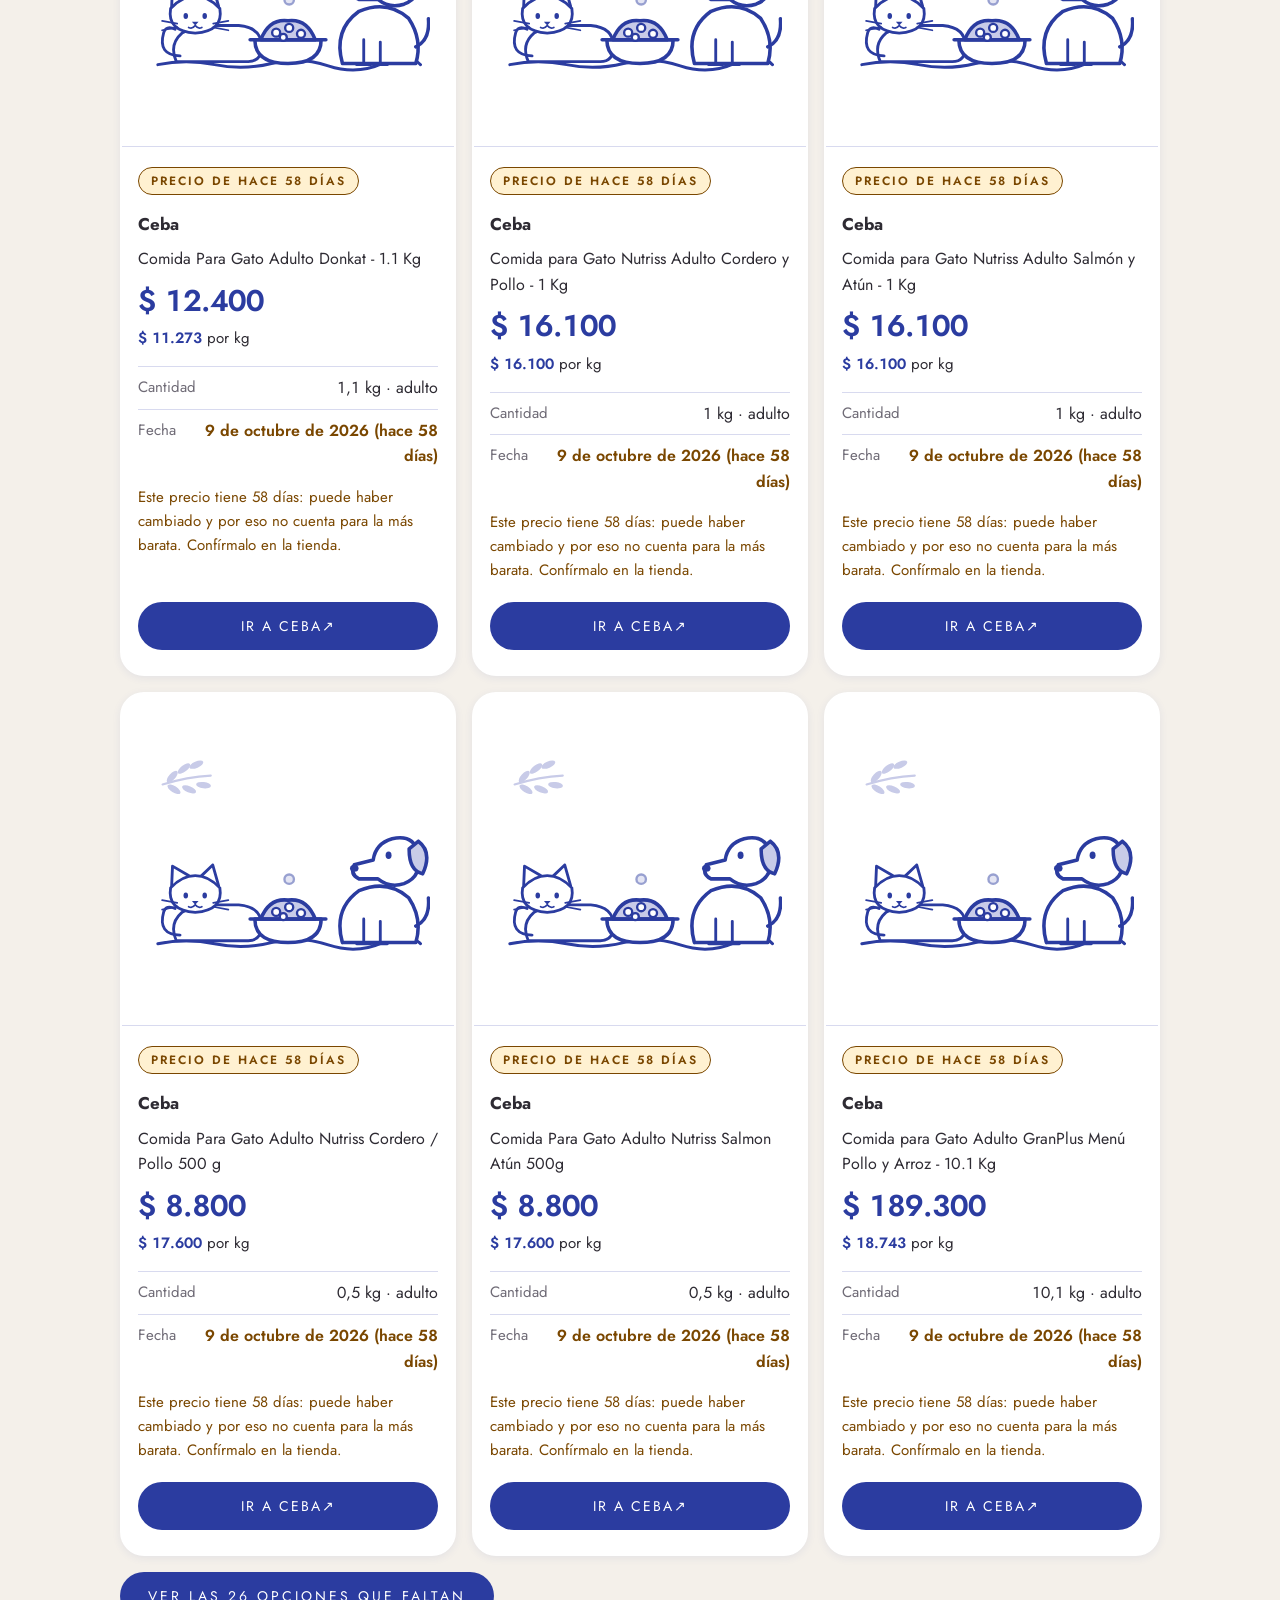
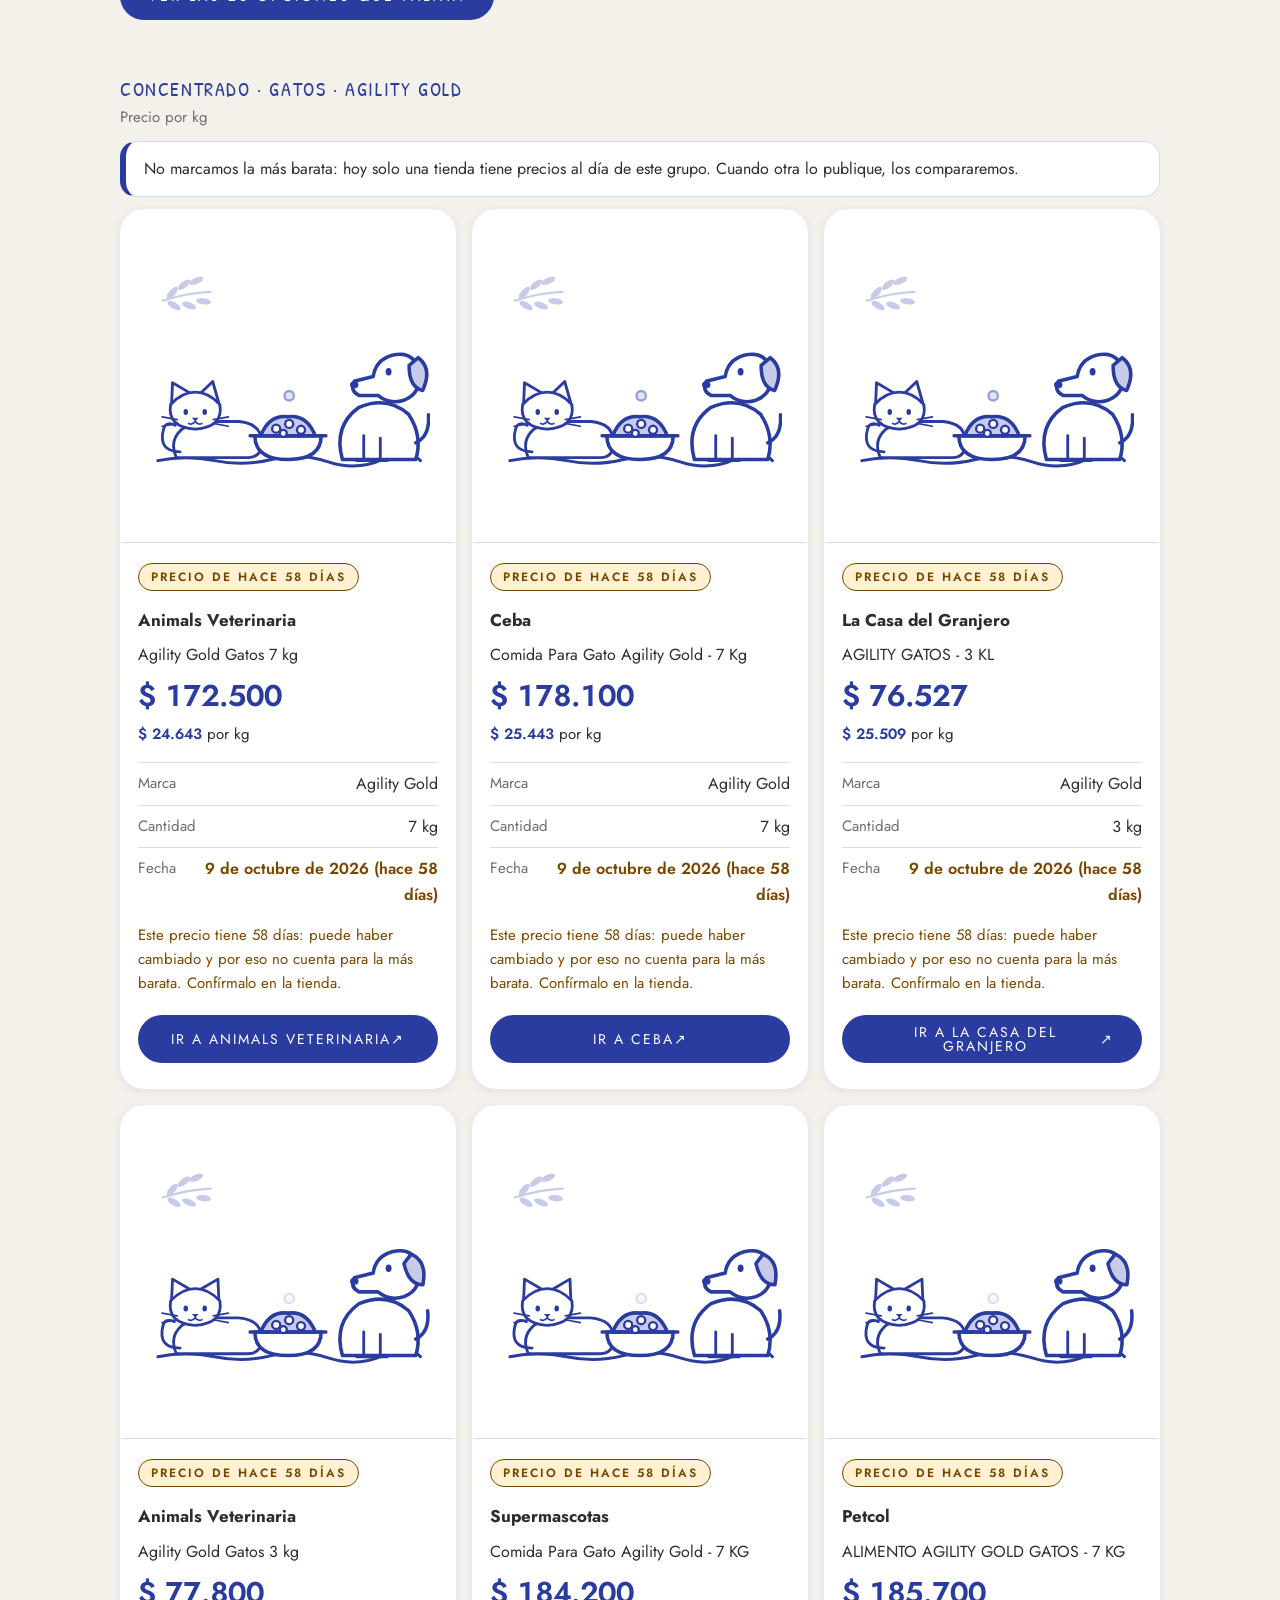
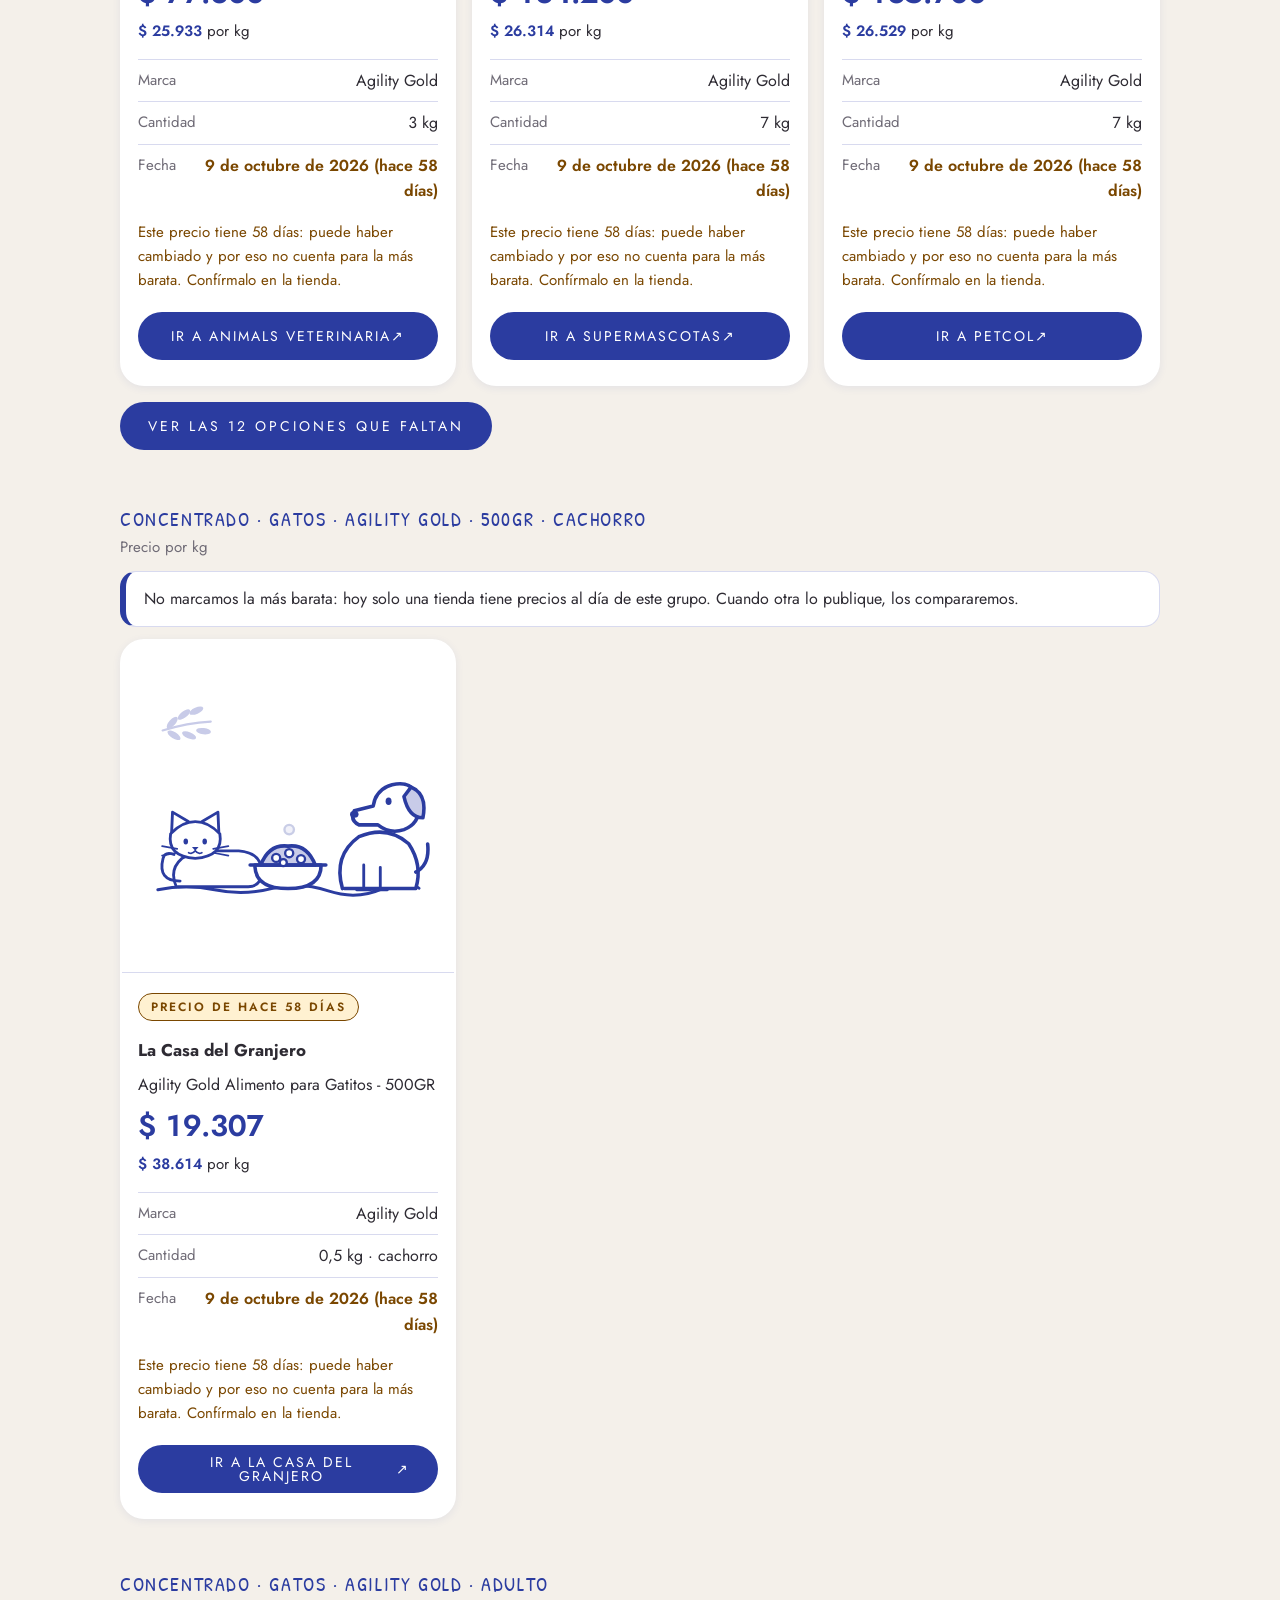
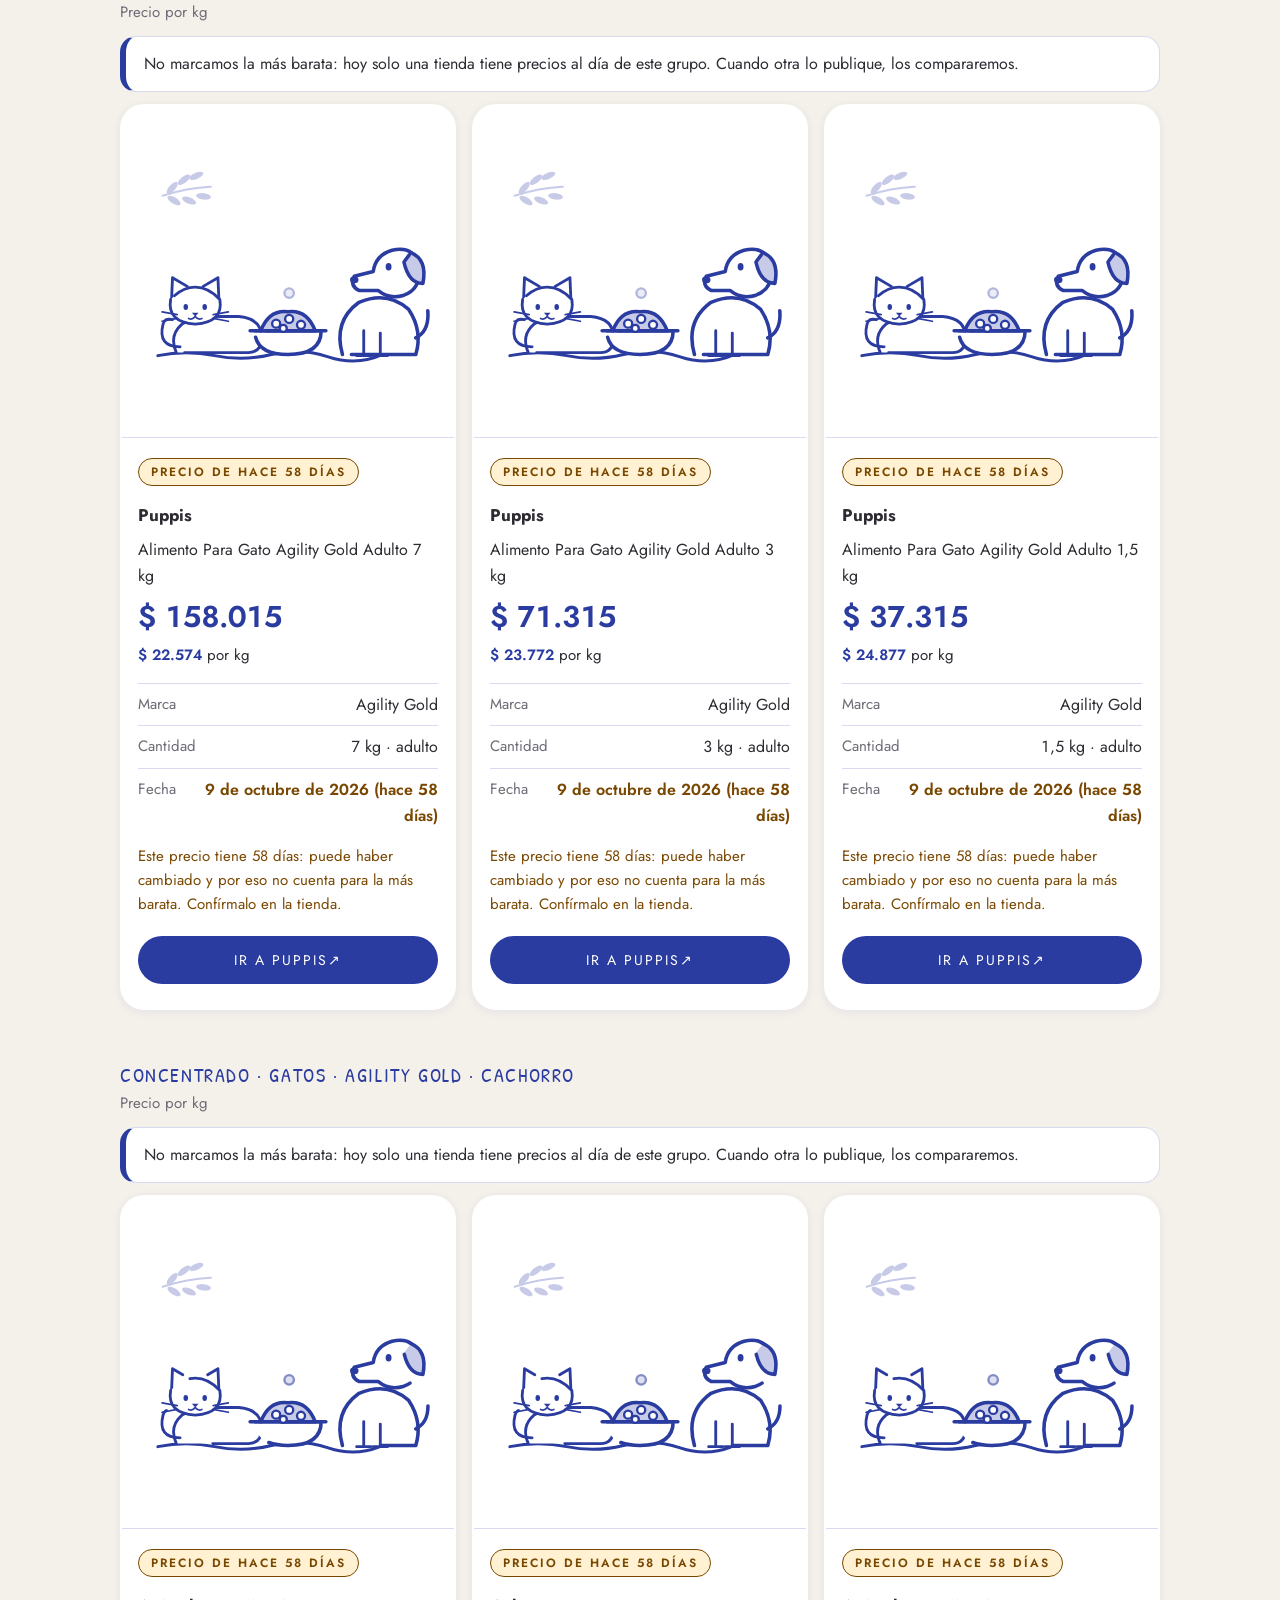
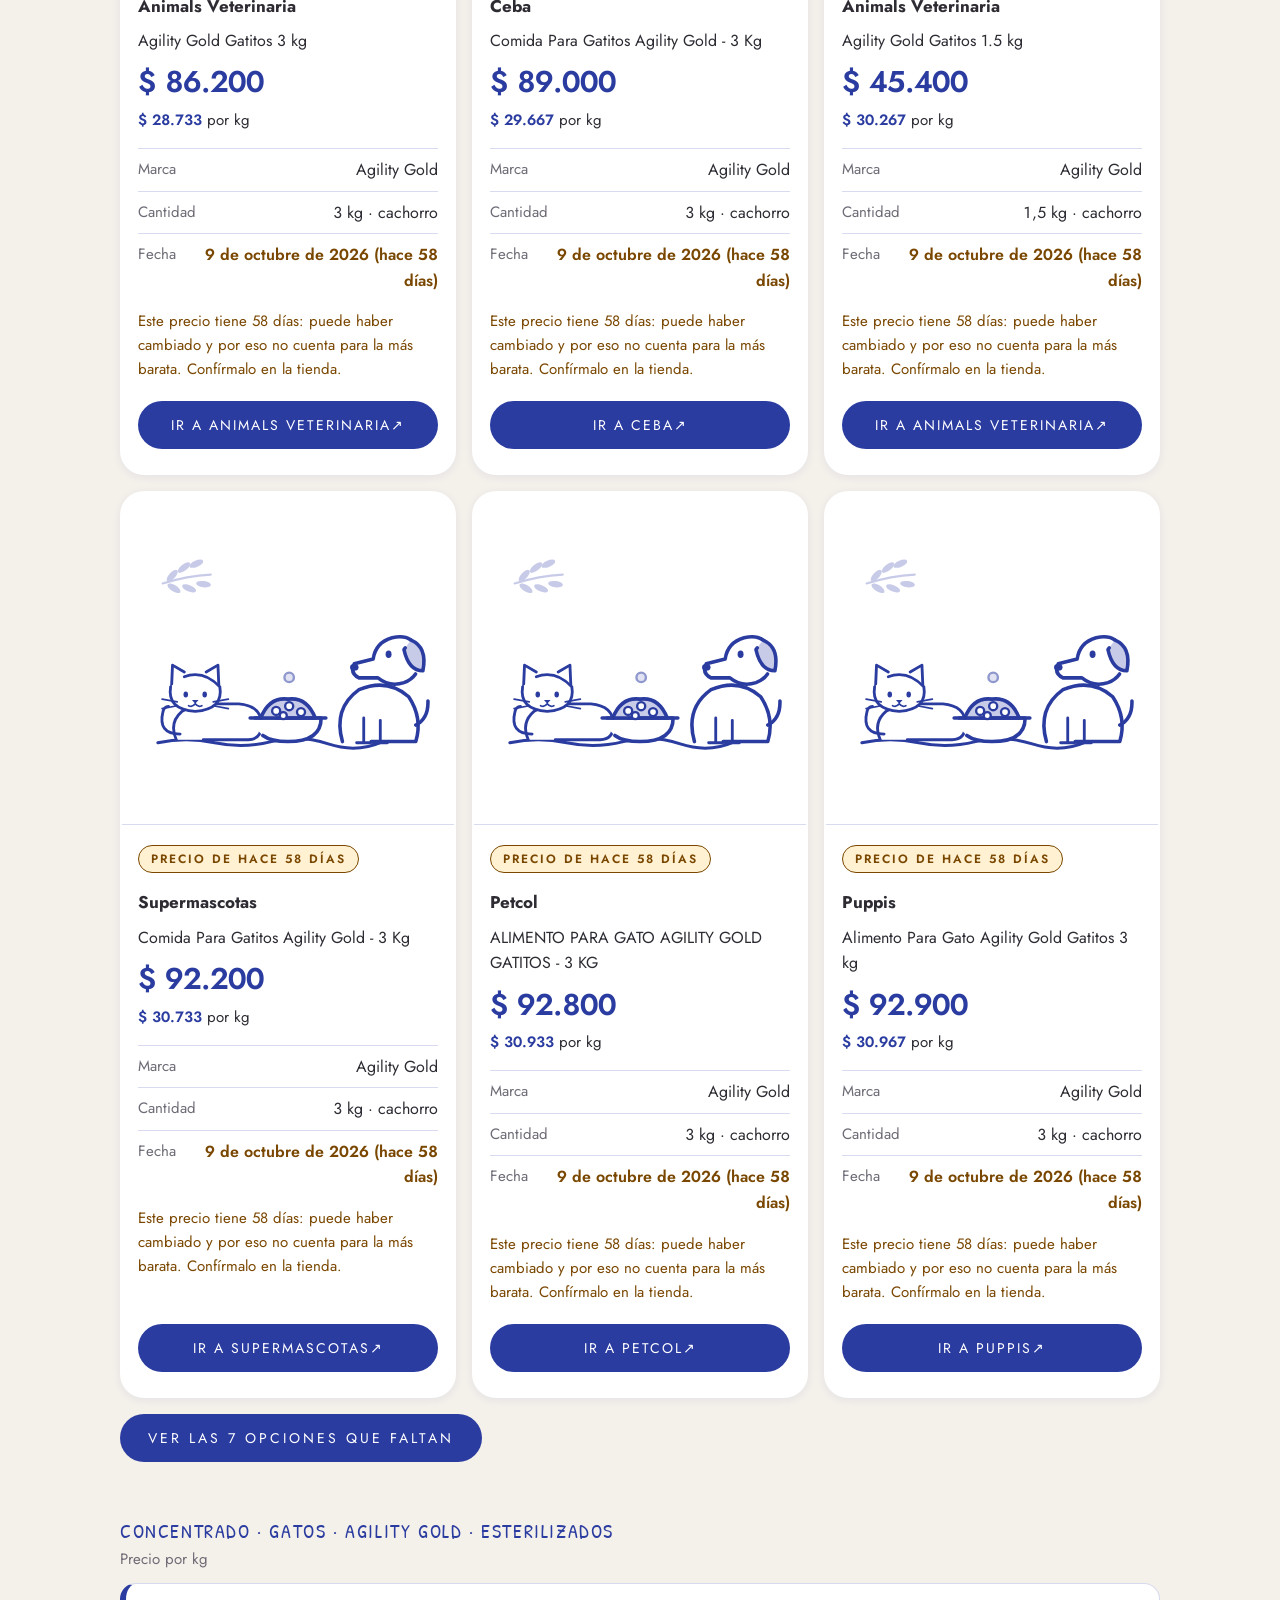
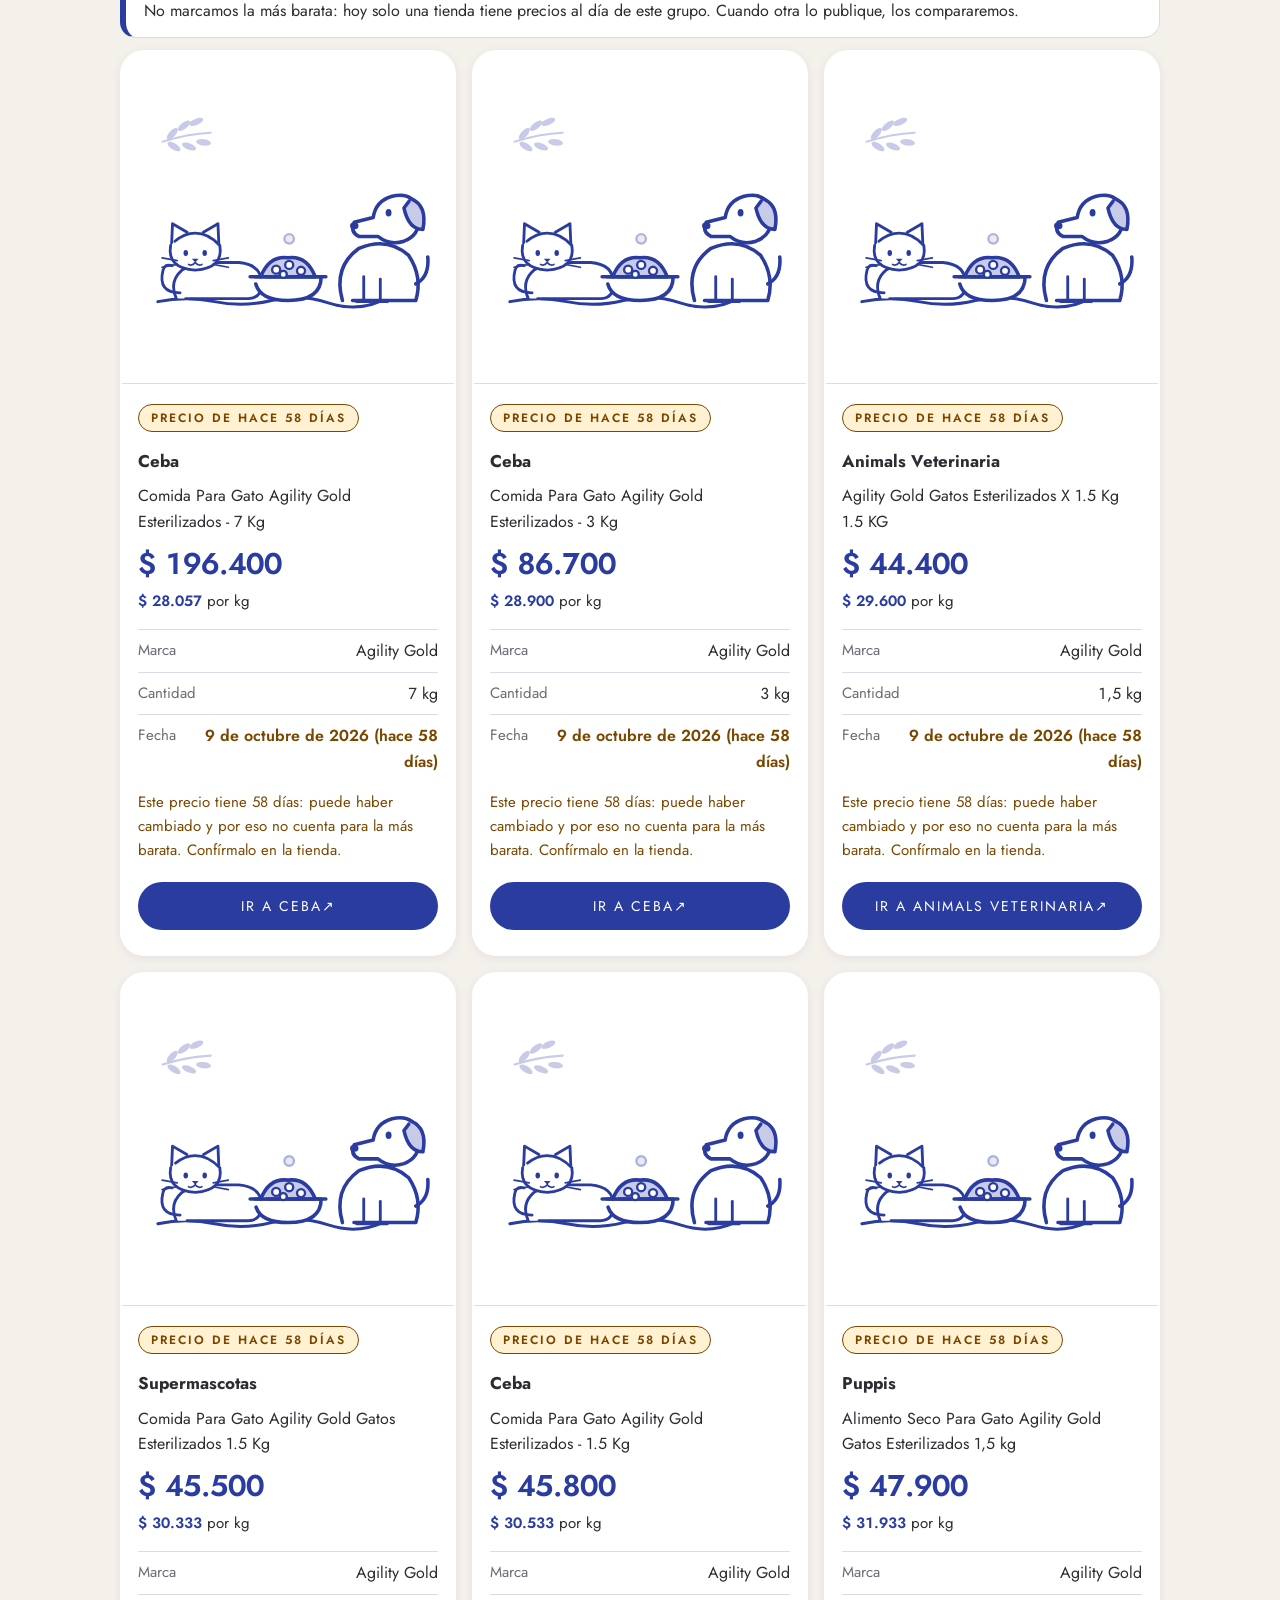
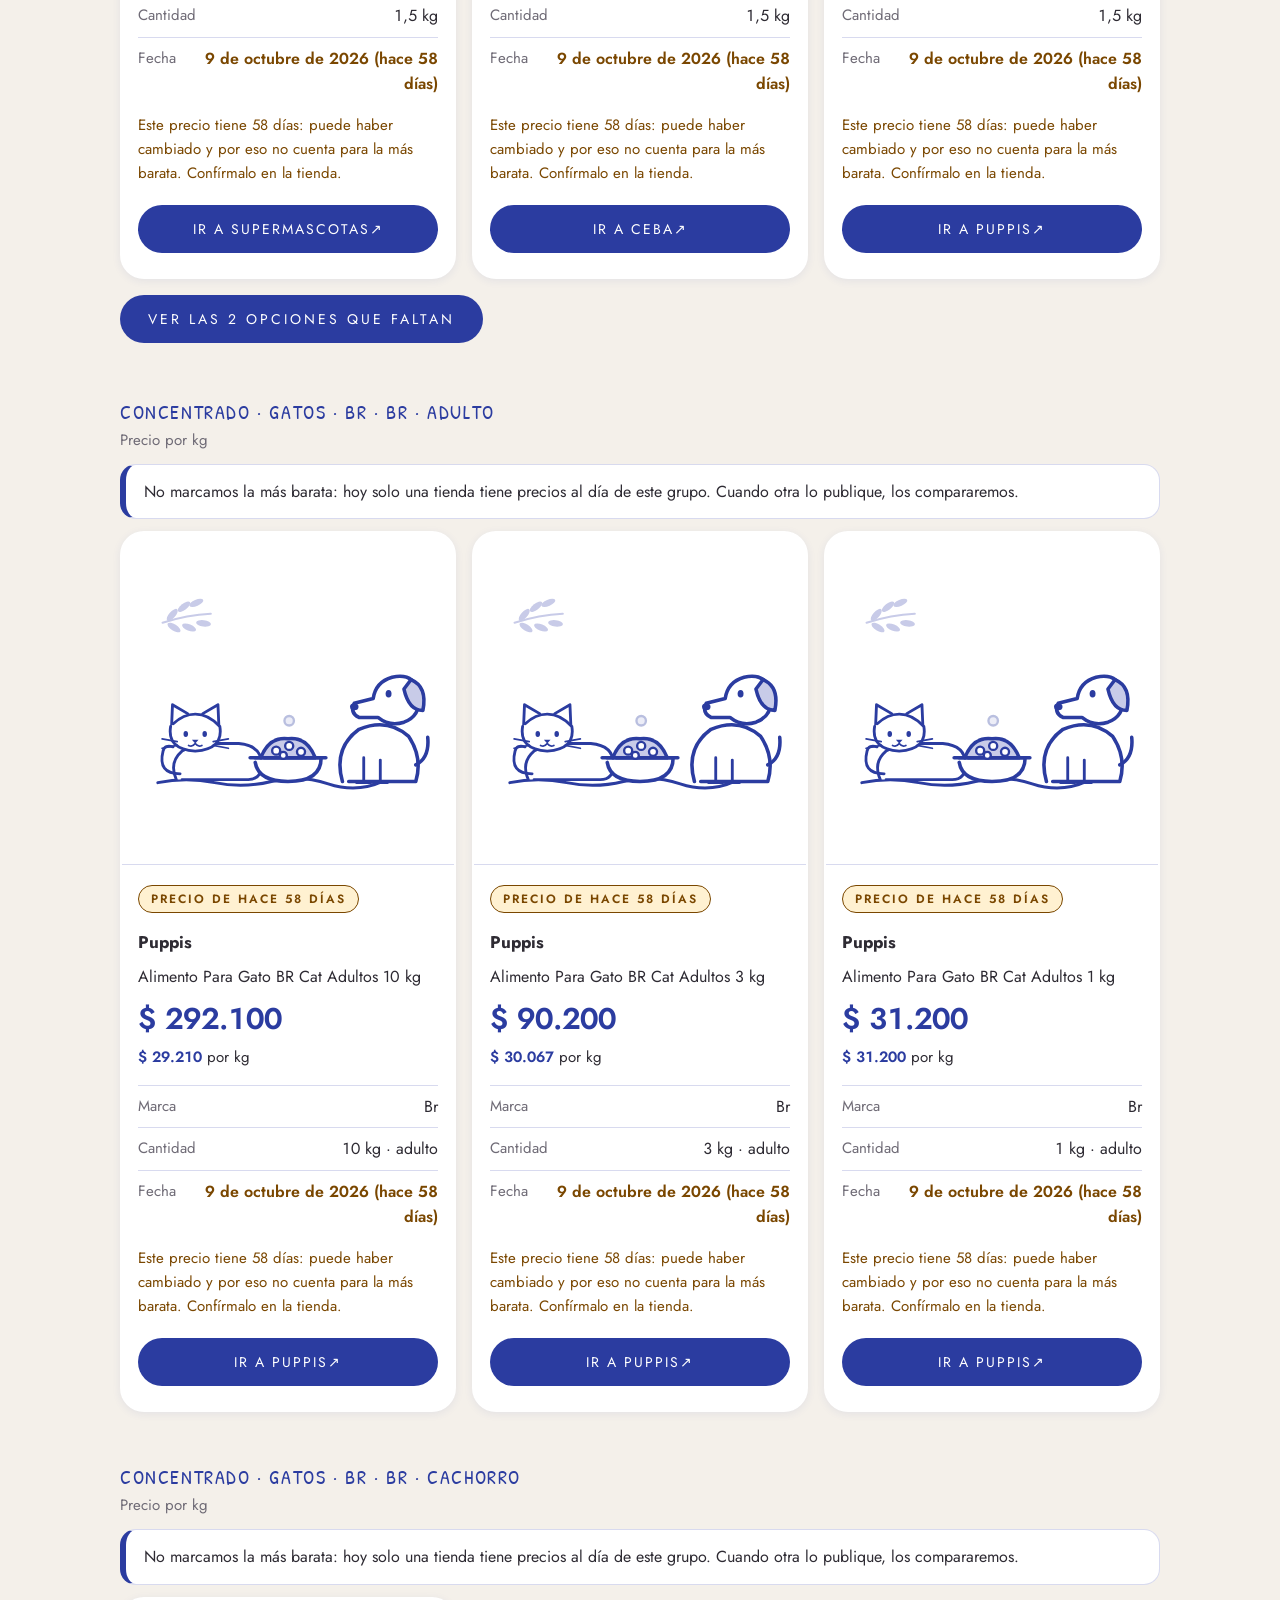
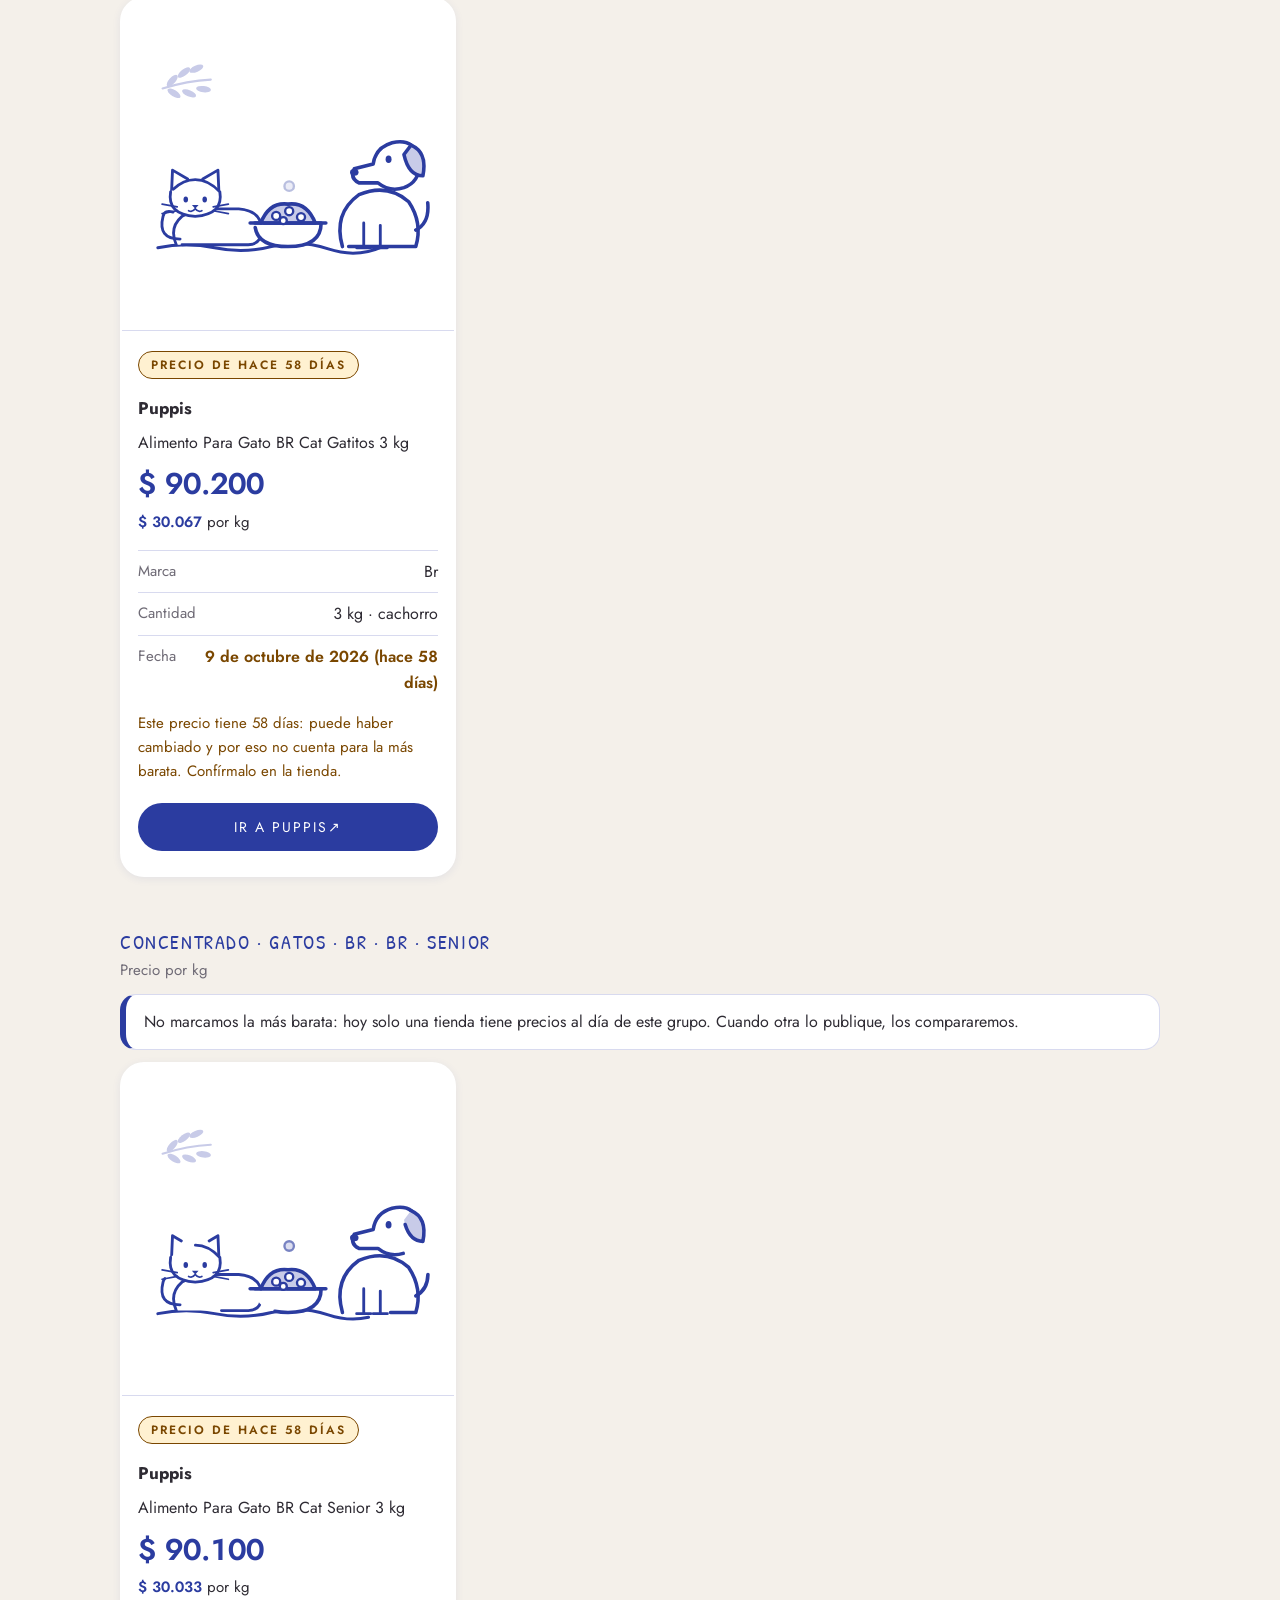
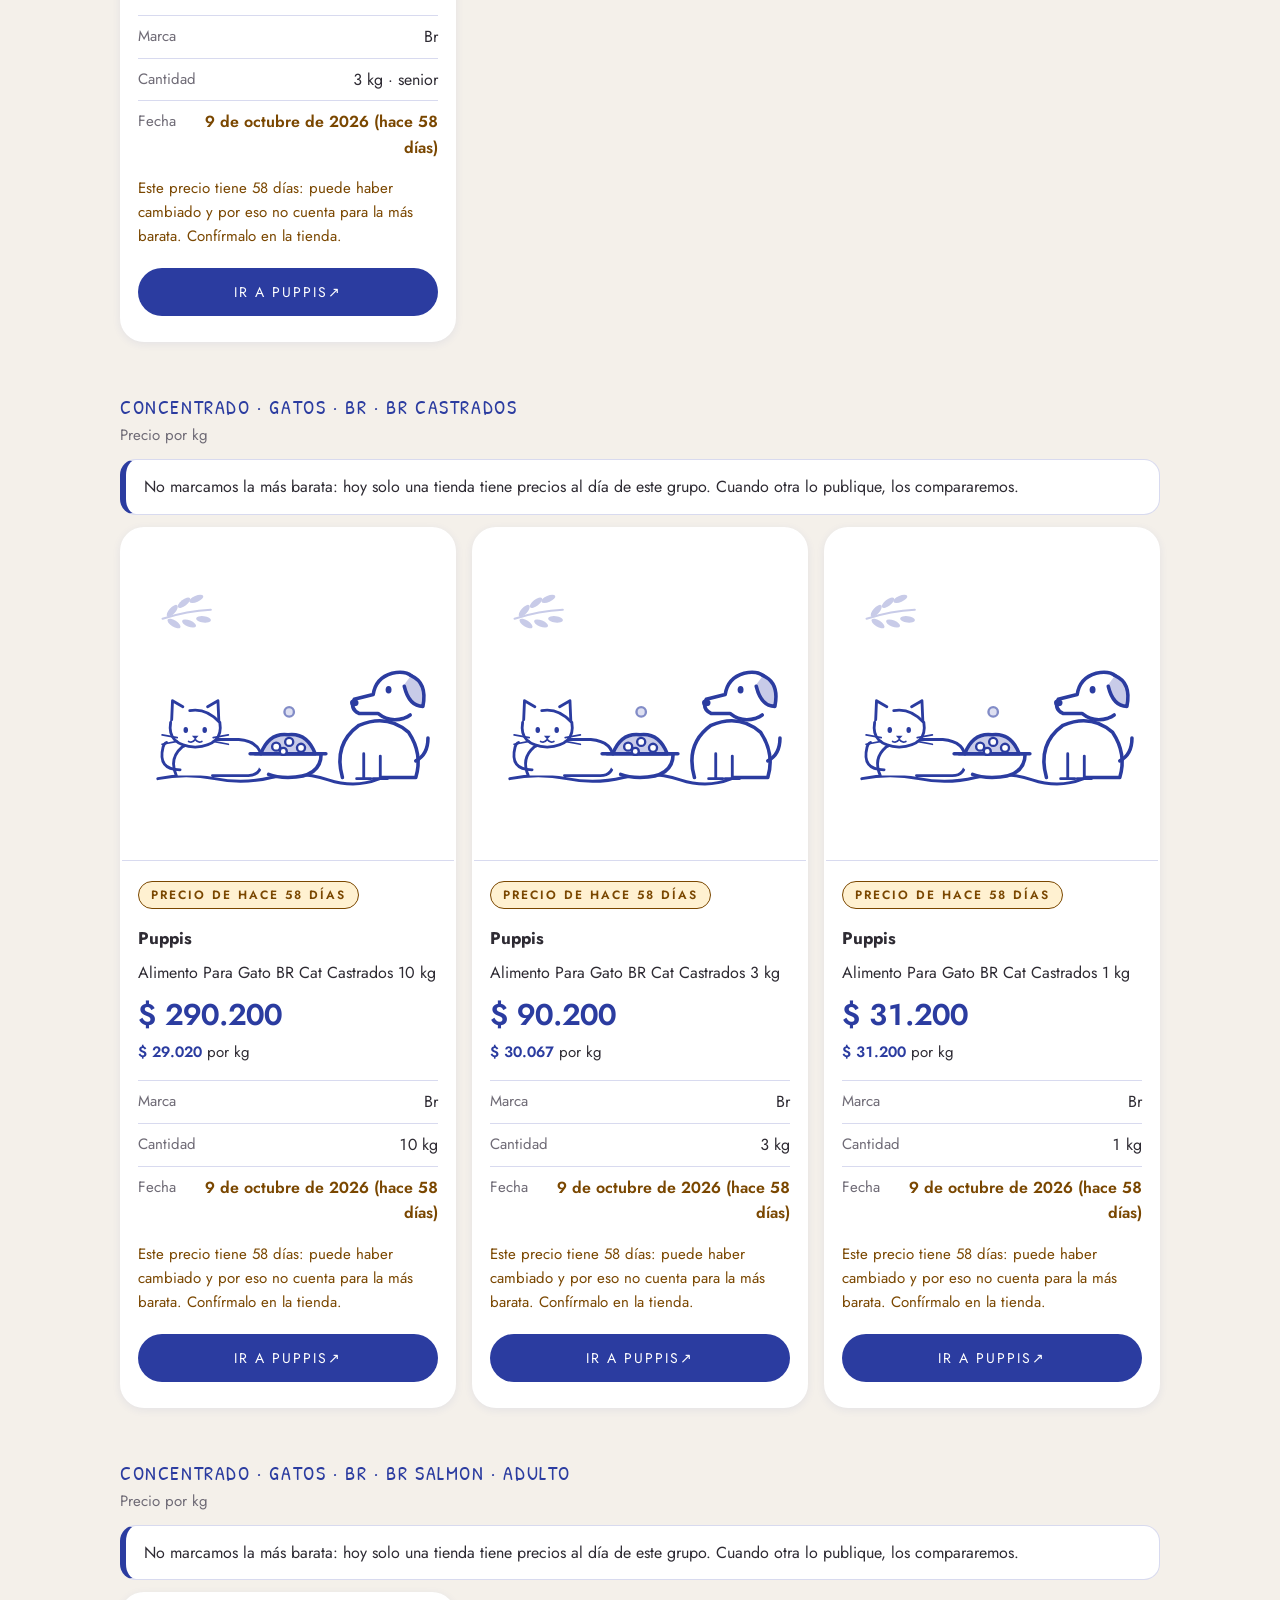
==== commit 171b9add: "Persecución perro-gato sobre la onda, banner Hallazgos del día con página propia y fondo de ilustrac" ====
--- a/index.html
+++ b/index.html
@@ -18,6 +18,7 @@
 <link rel="stylesheet" href="assets/css/app.css">
 </head>
 <body>
+<div class="fondo" aria-hidden="true"><i></i><i></i><i></i><i></i><i></i><i></i><i></i><i></i><i></i><i></i><i></i><i></i></div>
 <svg width="0" height="0" style="position:absolute" aria-hidden="true" focusable="false">
   <symbol id="logo" viewBox="0 0 64 64"><path d="M9 60V30a23 23 0 0 1 46 0v30M5 60h54"/>
 <g stroke-width="2.2"><path d="M20 55C17 47 18 41 21 36L20 28l7 5q5-1.4 10 0l7-5-1 8c3 5 4 11 1 19-7 4-17 4-24 0Z"/><circle cx="25" cy="44" r="1.6" fill="currentColor" stroke="none"/><circle cx="39" cy="44" r="1.6" fill="currentColor" stroke="none"/><path d="M30 48.5h4l-2 2.2z" fill="currentColor" stroke-width="1.2"/><path d="M32 50.7v2M32 52.7q-2 1.6-4 .6M32 52.7q2 1.6 4 .6"/><path d="M20 49l-6 -1.5M20 52l-6 1.5M44 49l6-1.5M44 52l6 1.5" stroke-width="1.4"/></g></symbol>
@@ -66,7 +67,6 @@
   <section class="seccion seccion--filtros" id="filtros" aria-label="Filtros">
     <div class="contenedor">
       <div class="tarjeta filtros">
-        <img class="deco-img deco-img--filtros" src="assets/ilustraciones/concentrado.svg" alt="" aria-hidden="true" width="110" height="92">
         <div class="filtro" role="group" aria-labelledby="t-especie">
           <h2 class="filtro__titulo" id="t-especie">¿Para quién es?</h2>
           <div class="chips-envoltorio"><div class="chips" id="chips-especie"></div></div>
@@ -104,40 +104,24 @@
     </div>
   </section>
 
-  <div class="onda onda--asoma" aria-hidden="true"><img class="deco-img deco-img--onda" src="assets/ilustraciones/juguetes-interactivos.svg" alt="" aria-hidden="true" width="120" height="100"><div class="onda__pj onda__pj--perro"><svg viewBox="-46 -76 120 78" aria-hidden="true" focusable="false">
-            <g class="h-cola" style="transform-origin:-34px -42px"><path class="h-l" d="M-34 -42Q-48 -52 -44 -66"/></g>
-            <path class="h-l h-pata h-p1" style="transform-origin:-22px -26px" d="M-22 -26L-30 -2"/>
-            <path class="h-l h-pata h-p2" style="transform-origin:-12px -26px" d="M-12 -26L-6 -2"/>
-            <path class="h-w" d="M-34 -30Q-34 -50 -12 -50H14Q30 -50 32 -36Q32 -22 14 -22H-12Q-34 -22 -34 -30Z"/>
-            <path class="h-l h-pata h-p2" style="transform-origin:10px -26px" d="M10 -26L16 -2"/>
-            <path class="h-l h-pata h-p1" style="transform-origin:20px -26px" d="M20 -26L30 -2"/>
-            <path class="h-w" d="M22 -56Q22 -72 38 -72Q54 -70 56 -58L68 -54Q70 -48 62 -46L52 -46Q46 -38 34 -42Q22 -44 22 -56Z"/>
-            <path class="h-v" d="M30 -68Q20 -64 22 -50Q32 -50 36 -62Z"/>
-            <circle class="h-b" cx="43" cy="-61" r="2"/><ellipse class="h-b" cx="66" cy="-52" rx="3.6" ry="3"/>
-          </svg></div><div class="onda__pj onda__pj--gato"><svg viewBox="-46 -68 96 70" aria-hidden="true" focusable="false">
-            <path class="h-l" d="M-24 -28Q-42 -30 -40 -52"/>
-            <path class="h-l h-pata h-p2" style="transform-origin:-14px -16px" d="M-14 -16L-24 -2"/>
-            <path class="h-l h-pata h-p1" style="transform-origin:-6px -16px" d="M-6 -16L-8 -2"/>
-            <path class="h-w" d="M-24 -20Q-24 -38 -6 -38H12Q24 -38 24 -26Q24 -14 12 -14H-6Q-24 -14 -24 -20Z"/>
-            <path class="h-l h-pata h-p1" style="transform-origin:6px -16px" d="M6 -16L8 -2"/>
-            <path class="h-l h-pata h-p2" style="transform-origin:14px -16px" d="M14 -16L24 -2"/>
-            <path class="h-w" d="M18 -40Q18 -56 32 -56Q46 -56 46 -42Q46 -32 32 -32Q18 -32 18 -40Z"/>
-            <path class="h-w" d="M21 -52L21 -64L30 -56ZM38 -56L45 -63L44 -49Z"/>
-            <circle class="h-b" cx="36" cy="-45" r="1.8"/><path class="h-b" d="M45 -42l3 1-3 2z"/>
-          </svg></div></div>
+  <div class="onda onda--asoma" aria-hidden="true">
+    <div class="persecucion"><div class="pj pj--gato"><div class="pj__i"></div></div><div class="pj pj--perro"><div class="pj__i"></div></div></div>
+  </div>
 
   <section class="seccion seccion--resultados" aria-label="Resultados">
-    <img class="deco-img deco-img--borde" src="assets/ilustraciones/gimnasios-rascadores.svg" alt="" aria-hidden="true" width="110" height="92">
     <div class="contenedor">
       <div id="estado"></div>
       <div id="resultados" hidden>
         <div id="avisos"></div>
         <p class="apoyo" id="conteo"></p>
-        <div id="bloque-resumen" hidden>
-          <img class="deco-img deco-img--titulo" src="assets/ilustraciones/shampoo-panos.svg" alt="" aria-hidden="true" width="96" height="80">
-          <h2>Hallazgos del día</h2>
-          <div class="resumen" id="resumen"></div>
-        </div>
+        <aside class="hallazgos" id="bloque-resumen" aria-labelledby="t-hallazgos" hidden>
+          <div class="hallazgos__texto">
+            <span class="insignia insignia--barata">Hallazgos del día</span>
+            <p id="t-hallazgos"></p>
+          </div>
+          <div class="hallazgos__mini" id="resumen" aria-hidden="true"></div>
+          <a class="boton" href="hallazgos.html">Ver hallazgos</a>
+        </aside>
         <div id="grupos"></div>
         <p class="mas"><button class="boton" id="ver-mas" type="button" hidden>Ver más grupos</button></p>
       </div>
@@ -146,7 +130,6 @@
 </main>
 
 <footer class="pie">
-  <img class="deco-img deco-img--pie" src="assets/ilustraciones/bolsos-transportadores.svg" alt="" aria-hidden="true" width="120" height="100">
   <div class="contenedor">
     <a class="pie__marca" href="./"><svg class="logo" viewBox="0 0 64 64" fill="none" stroke="currentColor" stroke-width="2.6" stroke-linecap="round" stroke-linejoin="round" aria-hidden="true"><use href="#logo"/></svg><b>Mercado de las Huellas</b></a>
     <p class="pie__frase">Mismo producto. Menos pesos.</p>
@@ -173,6 +156,7 @@
 </footer>
 
 <script src="assets/js/logica.js"></script>
+<script src="assets/js/tarjetas.js"></script>
 <script src="assets/js/comun.js"></script>
 <script src="assets/js/app.js"></script>
 </body>
--- a/assets/css/marca.css
+++ b/assets/css/marca.css
@@ -194,11 +194,8 @@
 .pie a.boton--pie:focus-visible { outline-color: #fff; }
 .pie :focus-visible { outline-color: #fff; }
 
-/* Decoración con nuestras ilustraciones: sin cajas, discretas, sin clics. Claro: lo blanco se funde con el fondo. Oscuro: líneas aclaradas. */
-.deco-img, .ilus-linea { mix-blend-mode: multiply; pointer-events: none; user-select: none; }
-.deco-img { position: absolute; z-index: -1; height: auto; opacity: .6; }
-:root[data-tema="oscuro"] .deco-img, :root[data-tema="oscuro"] .ilus-linea { filter: invert(1) hue-rotate(180deg); mix-blend-mode: screen; }
-.pie .deco-img--pie { right: var(--e5); bottom: calc(100% + 30px); width: 104px; opacity: .7; }
+.ilus-linea { mix-blend-mode: multiply; pointer-events: none; user-select: none; }
+:root[data-tema="oscuro"] .ilus-linea { filter: invert(1) hue-rotate(180deg); mix-blend-mode: screen; }
 
 @media (min-width: 720px) {
   .pie__columnas { grid-template-columns: repeat(2, minmax(0, 1fr)); }
--- a/assets/css/app.css
+++ b/assets/css/app.css
@@ -54,19 +54,6 @@
 .aviso .boton { min-height: 44px; padding: 0 20px; }
 .aviso--ambar .boton, .aviso--error .boton { background: transparent; color: inherit; border: 2px solid currentColor; }
 .avisos-rejilla { display: grid; gap: 12px; margin-bottom: 8px; }
-
-/* Resumen de las más baratas: tarjetas blancas con borde e insignia */
-.resumen { display: flex; gap: 14px; overflow-x: auto; padding: 6px 4px 16px; scroll-snap-type: x proximity; }
-.resumen .tarjeta {
-  flex: none; min-width: 0; width: min(78vw, 280px); scroll-snap-align: start; display: grid; gap: 4px; align-content: start;
-  border: 2px solid var(--oliva); box-shadow: var(--sombra);
-}
-.resumen .insignia { justify-self: start; margin-bottom: 4px; }
-.resumen .etiqueta { color: var(--gris); letter-spacing: 2px; }
-.resumen .precio { font-size: 1.75rem; }
-.resumen p { margin: 0; }
-.resumen .tienda { font-weight: 600; }
-.resumen a { display: inline-flex; align-items: center; min-height: 44px; }
 
 /* Grupos y tarjetas */
 .grupo { padding-top: 24px; }
@@ -118,7 +105,7 @@
 @media (max-width: 380px) { .marca b { font-size: 1rem; } .marca { gap: 8px; } }
 
 /* La barra y el buscador fijos no deben tapar los destinos de los enlaces */
-.grupo, #bloque-resumen, #conteo { scroll-margin-top: calc(var(--alto-nav) + var(--alto-buscador) + 12px); }
+.grupo, #conteo { scroll-margin-top: calc(var(--alto-nav) + var(--alto-buscador) + 12px); }
 
 
 /* Portada con ilustración principal */
@@ -133,33 +120,8 @@
 }
 .contenedor { position: relative; }
 
-/* Decoración: nuestras ilustraciones asoman entre secciones, junto a los títulos y en los bordes */
 .seccion--filtros { padding: var(--e6) 0 var(--e5); }
-.seccion--resultados { padding-top: var(--e5); overflow: hidden; }
-.deco-img--filtros { z-index: -1; top: var(--e3); right: var(--e4); width: 84px; display: none; }
-.deco-img--titulo { top: 0; right: 0; width: 84px; display: none; }
-.deco-img--borde { display: none; left: var(--e2); top: 96px; width: 96px; }
-.deco-img--onda { right: 8%; bottom: 10px; width: 96px; }
-@media (min-width: 640px) { .deco-img--filtros, .deco-img--titulo { display: block; } .deco-img--onda { width: 120px; } }
-@media (min-width: 1200px) { .deco-img--borde { display: block; } }
-
-/* Onda con mascota que camina */
-.onda { position: relative; margin: 8px 0; overflow: hidden; }
-.onda--asoma { margin-top: 72px; overflow-x: clip; overflow-y: visible; }
-.onda__pj { position: absolute; left: 0; top: 0; width: 0; height: 0; pointer-events: none; opacity: 0; --w: 44px; }
-.onda__pj--gato { --w: 38px; }
-.onda__pj svg { position: absolute; left: calc(var(--w) / -2); bottom: 0; width: var(--w); height: auto; overflow: visible; pointer-events: none; }
-.onda__pj .h-l, .onda__pj .h-w, .onda__pj .h-v { stroke: var(--azul); stroke-width: 3; stroke-linecap: round; stroke-linejoin: round; }
-.onda__pj .h-l { fill: none; }
-.onda__pj .h-w { fill: var(--crema); }
-.onda__pj .h-v { fill: var(--lavanda); }
-.onda__pj .h-b { fill: var(--azul); stroke: none; }
-.onda__pj.corre .h-pata { animation: h-trote .28s linear infinite alternate; }
-.onda__pj.corre .h-p2 { animation-delay: -.14s; }
-.onda__pj.corre .h-cola { animation: h-cola .3s ease-in-out infinite alternate; }
-@media (min-width: 720px) { .onda__pj { --w: 76px; } .onda__pj--gato { --w: 66px; } }
-.onda--asoma { overflow: visible; }
-@supports (overflow: clip) { .onda--asoma { overflow-x: clip; overflow-y: visible; } }
+.seccion--resultados { padding-top: var(--e5); }
 
 /* Filtros: una tarjeta suave; cada título pegado a sus chips */
 .filtros { position: relative; isolation: isolate; display: grid; grid-template-columns: minmax(0, 1fr); gap: var(--e5); padding: var(--e5) var(--e4); }
@@ -196,9 +158,8 @@
   .chips-envoltorio::before, .chips-envoltorio::after { display: none; }
 }
 
-/* Separación entre filtros, hallazgos y resultados */
-#bloque-resumen { position: relative; padding: var(--e2) 0 var(--e6); margin-bottom: var(--e2); border-bottom: 1px solid var(--linea); }
-#conteo { margin: 0 0 24px; font-size: 1.0625rem; color: var(--texto); }
+/* Separación entre filtros, banner de hallazgos y resultados */
+#conteo { margin: 0 0 var(--e4); font-size: 1.0625rem; color: var(--texto); }
 .grupo { padding-top: 40px; }
 .grupo h3 { margin-bottom: 4px; }
 
@@ -263,3 +224,99 @@
 @keyframes h-trote { from { transform: rotate(-24deg); } to { transform: rotate(24deg); } }
 @keyframes h-cola { from { transform: rotate(-10deg); } to { transform: rotate(14deg); } }
 
+
+
+/* Onda con la persecución: el perro corre adelante y el gato lo sigue, apoyados en la curva. 6 s de carrera y 4 s fuera de pantalla.
+   La onda arranca en x = 0 (cresta en x = 20 px, periodo de 80 px); el vaivén tiene un periodo de 80 px / velocidad
+   y la distancia (48 px × N) cubre el ancho de la pantalla, así que los pasos siguen la curva. */
+.onda--asoma { position: relative; margin-top: 76px; z-index: 5; background-position: left center; }
+.persecucion { position: absolute; left: 0; right: 0; top: 0; height: 0; z-index: 5; overflow-x: clip; overflow-y: visible; pointer-events: none; }
+.pj {
+  --alto: 64px; --ancho: 147px; --sep: 267px; --ini: -424px; --fase-gato: 0.369; --fase-perro: 0.706; --N: 25;
+  --T: calc(10s / var(--N)); --D: calc(48px * var(--N));
+  position: absolute; left: 0; top: calc(12px - var(--alto)); width: var(--ancho); height: calc(var(--alto) * 1.18);
+  animation: pj-corre 10s linear infinite;
+}
+.pj--perro { margin-left: var(--sep); }
+.pj__i {
+  width: 100%; height: 100%; background: var(--azul);
+  -webkit-mask: var(--silueta) no-repeat calc(var(--alto) * -.097) calc(var(--alto) * -.694) / calc(var(--alto) * 2.778) calc(var(--alto) * 2.222);
+  mask: var(--silueta) no-repeat calc(var(--alto) * -.097) calc(var(--alto) * -.694) / calc(var(--alto) * 2.778) calc(var(--alto) * 2.222);
+  animation: pj-vaiven var(--T) ease-in-out infinite;
+  animation-delay: calc(var(--T) * var(--fase-gato) * -1);
+}
+.pj--perro .pj__i { animation-delay: calc(var(--T) * var(--fase-perro) * -1); }
+.pj--gato .pj__i { --silueta: url("../ilustraciones/momentos/gato-corre.svg"); }
+.pj--perro .pj__i { --silueta: url("../ilustraciones/momentos/perro-corre.svg"); }
+@keyframes pj-corre {
+  0% { transform: translateX(var(--ini)); }
+  60%, 100% { transform: translateX(calc(var(--ini) + var(--D))); }
+}
+@keyframes pj-vaiven { 0%, 100% { transform: translateY(-6px); } 50% { transform: translateY(6px); } }
+/* Velocidad según el ancho: la distancia cubre la pantalla más lo que mide la pareja */
+@media (max-width: 719px) {
+  .pj { --alto: 44px; --ancho: 101px; --sep: 181px; --ini: -292px; --fase-gato: 0.731; --fase-perro: 0.994; --N: 14; }
+}
+@media (max-width: 719px) and (min-width: 371px) { .pj { --N: 16; } }
+@media (max-width: 719px) and (min-width: 467px) { .pj { --N: 19; } }
+@media (max-width: 719px) and (min-width: 611px) { .pj { --N: 22; } }
+@media (min-width: 720px) { .pj { --N: 25; } }
+@media (min-width: 767px) { .pj { --N: 29; } }
+@media (min-width: 959px) { .pj { --N: 33; } }
+@media (min-width: 1151px) { .pj { --N: 37; } }
+@media (min-width: 1343px) { .pj { --N: 45; } }
+@media (min-width: 1727px) { .pj { --N: 57; } }
+/* Con movimiento reducido quedan quietos en el centro de la onda, siempre visibles */
+@media (prefers-reduced-motion: reduce) {
+  .pj { animation: none; margin-left: 0; }
+  .pj--gato { left: calc(50% - var(--ancho) - 24px); }
+  .pj--perro { left: calc(50% + 24px); }
+  .pj__i { animation: none; }
+}
+@supports not (overflow: clip) { html { overflow-x: hidden; } }
+
+/* Hallazgos del día: banner compacto con tres miniaturas */
+.hallazgos {
+  display: flex; flex-wrap: wrap; align-items: center; gap: var(--e3) var(--e4); margin: 0 0 var(--e5); padding: var(--e4);
+  background: var(--blanco); border: 1px solid color-mix(in srgb, var(--oliva) 40%, transparent); border-radius: var(--radio); box-shadow: var(--sombra);
+}
+.hallazgos__texto { flex: 1 1 260px; min-width: 0; display: grid; gap: var(--e2); justify-items: start; }
+.hallazgos__texto p { margin: 0; font-weight: 600; }
+.hallazgos .insignia--barata { background: var(--oliva-fondo); color: var(--oliva); border: 1px solid var(--oliva); }
+.hallazgos__mini { display: flex; gap: var(--e2); }
+.miniatura { flex: none; width: 56px; height: 56px; overflow: hidden; border-radius: 14px; background: #fff; border: 1px solid var(--linea); }
+.miniatura .foto { height: 100%; aspect-ratio: auto; border: 0; }
+.miniatura .foto__img { padding: 4px; }
+.miniatura .foto__img--ilustracion { padding: 6px; }
+.hallazgos .boton { flex: none; }
+@media (max-width: 719px) { .hallazgos .boton { width: 100%; } }
+@media (min-width: 720px) { .hallazgos { flex-wrap: nowrap; max-height: 140px; padding: var(--e4) var(--e5); gap: var(--e5); } }
+
+/* Página de hallazgos */
+.seccion--hallazgos .rejilla { margin: var(--e5) 0; }
+@media (min-width: 720px) { .seccion--hallazgos .rejilla { grid-template-columns: repeat(2, minmax(0, 1fr)); } }
+@media (min-width: 960px) { .seccion--hallazgos .rejilla { grid-template-columns: repeat(3, minmax(0, 1fr)); } }
+.hallazgo__grupo { margin: 0; font: 400 .8125rem/1.4 var(--f-texto); text-transform: uppercase; letter-spacing: 3px; color: var(--azul); }
+
+/* Fondo: nuestras ilustraciones, solo el trazo en lavanda muy suave, dispersas y detrás de todo */
+body { background: transparent; }
+.fondo { position: fixed; inset: 0; z-index: -1; overflow: hidden; pointer-events: none; user-select: none; }
+.fondo i {
+  position: absolute; left: var(--x); top: var(--y); width: clamp(110px, 15vw, 210px); aspect-ratio: 5 / 4;
+  background: #C8CBE8; opacity: .07; transform: rotate(var(--r));
+  -webkit-mask: var(--m) center / contain no-repeat; mask: var(--m) center / contain no-repeat;
+}
+:root[data-tema="oscuro"] .fondo i { opacity: .1; }
+@media (max-width: 719px) { .fondo i { width: clamp(90px, 28vw, 130px); } }
+.fondo i:nth-child(1) { --m: url("../ilustraciones/momentos/gato-pancito.svg"); --x: 4%; --y: 5%; --r: -8deg; }
+.fondo i:nth-child(2) { --m: url("../ilustraciones/momentos/si-quepo-me-siento.svg"); --x: 32%; --y: 2%; --r: 6deg; }
+.fondo i:nth-child(3) { --m: url("../ilustraciones/momentos/gato-contra-el-vaso.svg"); --x: 60%; --y: 8%; --r: -5deg; }
+.fondo i:nth-child(4) { --m: url("../ilustraciones/momentos/perro-sploot.svg"); --x: 82%; --y: 1%; --r: 9deg; }
+.fondo i:nth-child(5) { --m: url("../ilustraciones/momentos/perro-cabeza-ladeada.svg"); --x: 10%; --y: 29%; --r: 7deg; }
+.fondo i:nth-child(6) { --m: url("../ilustraciones/momentos/perro-corre.svg"); --x: 44%; --y: 27%; --r: -10deg; }
+.fondo i:nth-child(7) { --m: url("../ilustraciones/momentos/gato-en-su-gimnasio.svg"); --x: 74%; --y: 31%; --r: 4deg; }
+.fondo i:nth-child(8) { --m: url("../ilustraciones/momentos/perro-dia-de-spa.svg"); --x: 1%; --y: 55%; --r: -6deg; }
+.fondo i:nth-child(9) { --m: url("../ilustraciones/momentos/gato-blep.svg"); --x: 34%; --y: 57%; --r: 11deg; }
+.fondo i:nth-child(10) { --m: url("../ilustraciones/momentos/gato-en-el-lavamanos.svg"); --x: 62%; --y: 59%; --r: -7deg; }
+.fondo i:nth-child(11) { --m: url("../ilustraciones/momentos/perro-con-su-juguete.svg"); --x: 84%; --y: 63%; --r: 8deg; }
+.fondo i:nth-child(12) { --m: url("../ilustraciones/momentos/gato-consentido.svg"); --x: 20%; --y: 81%; --r: -4deg; }
